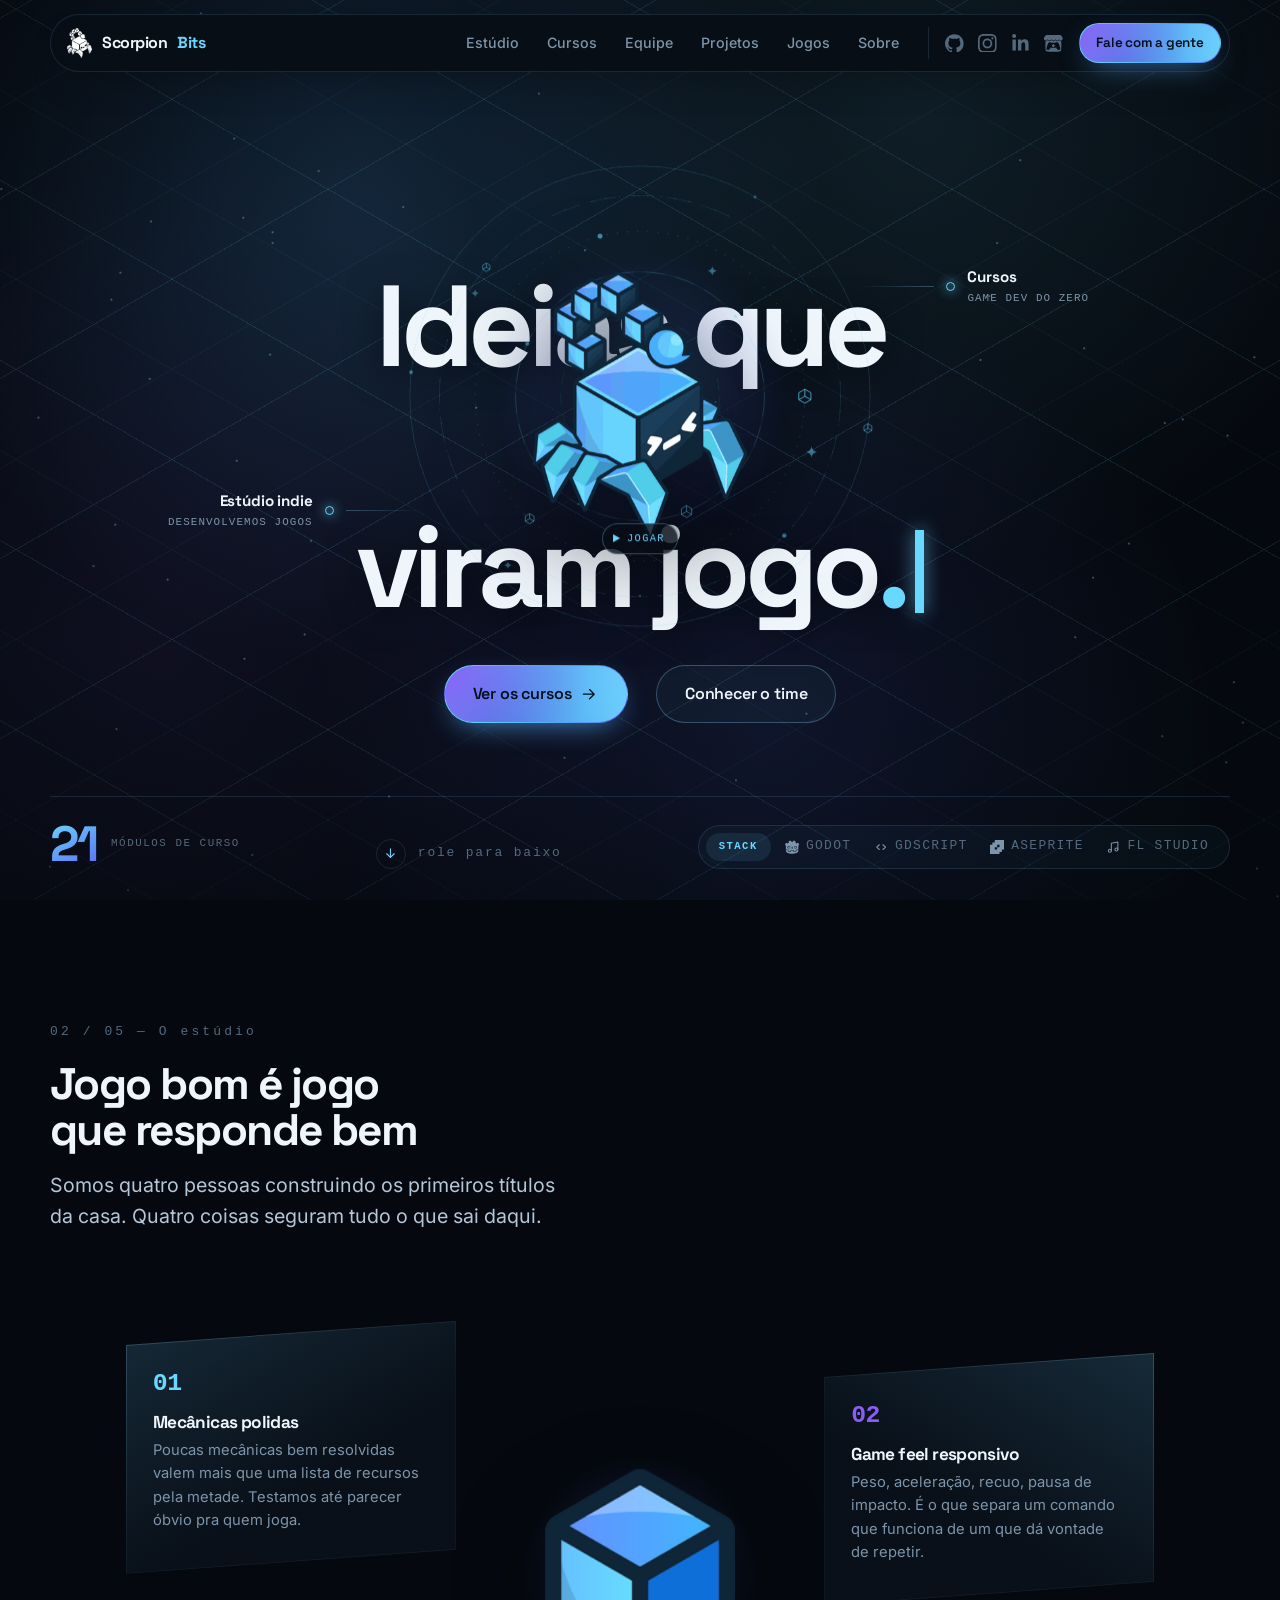
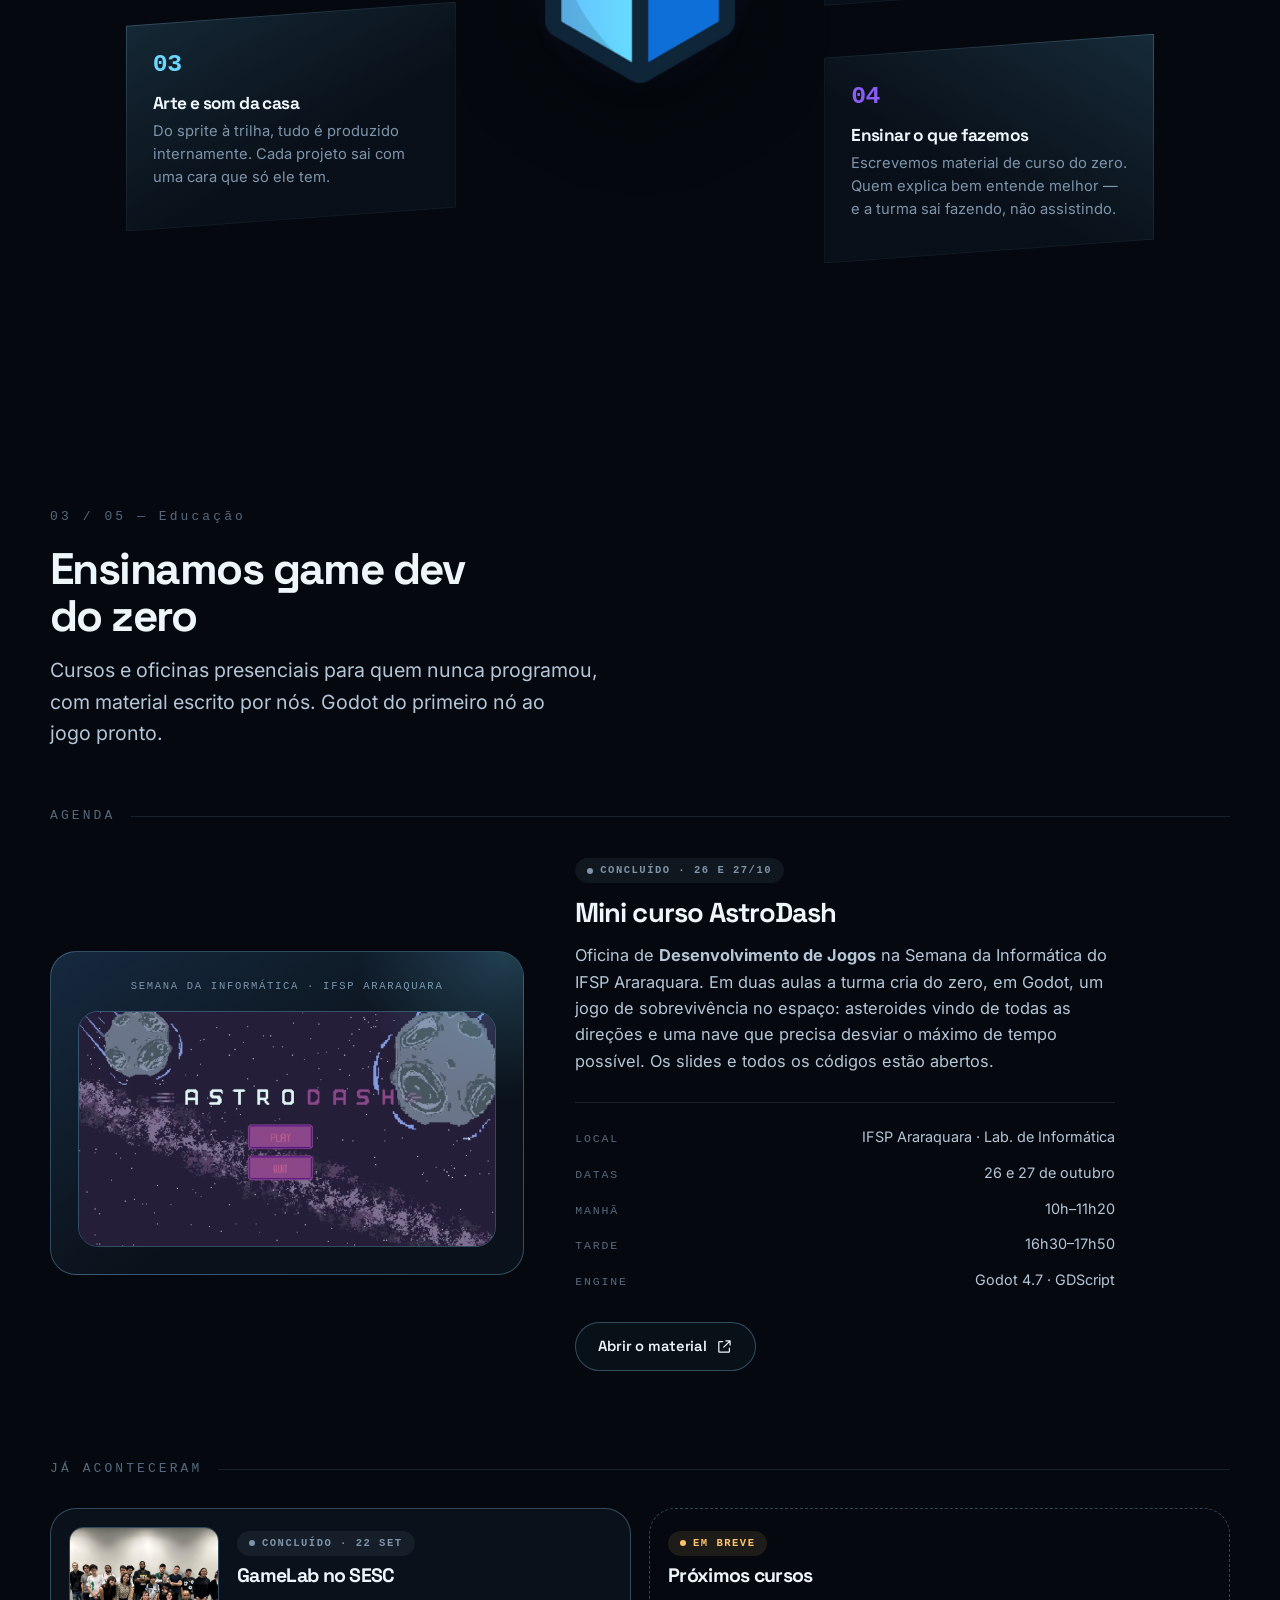
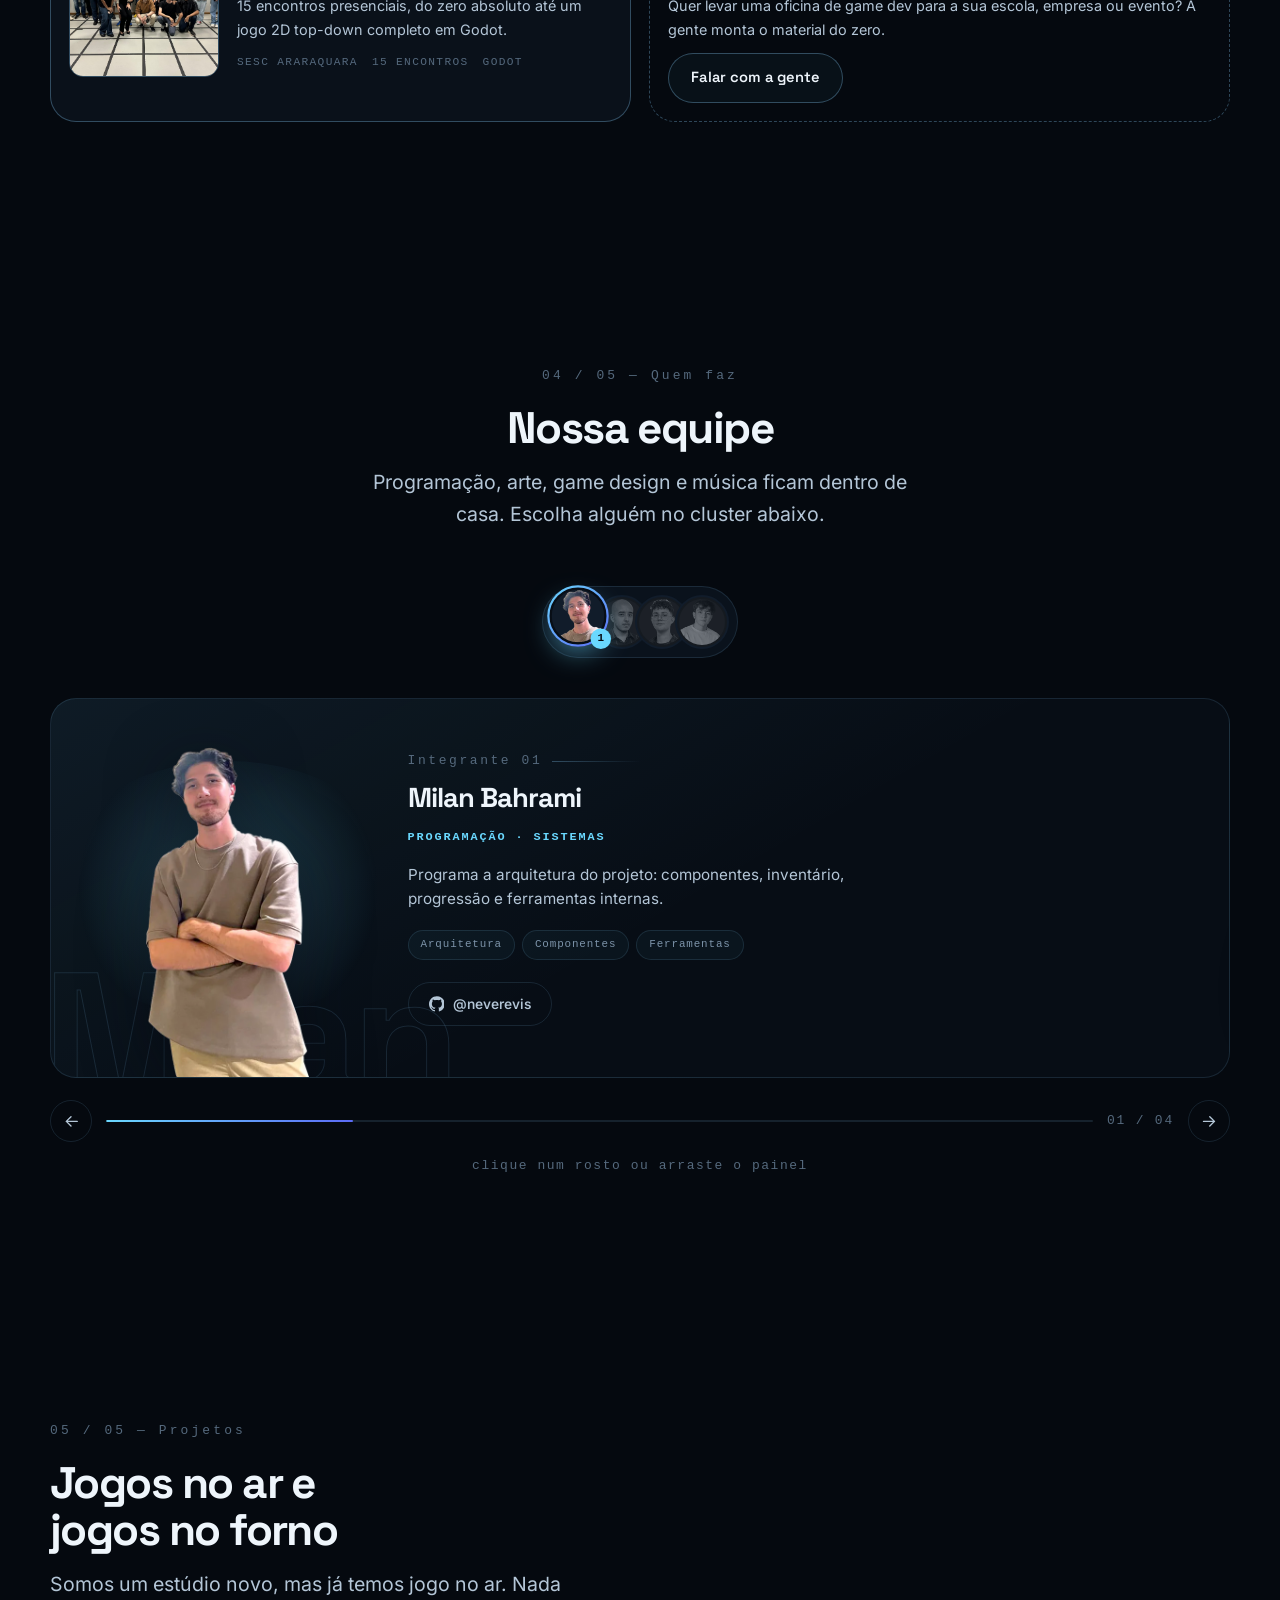
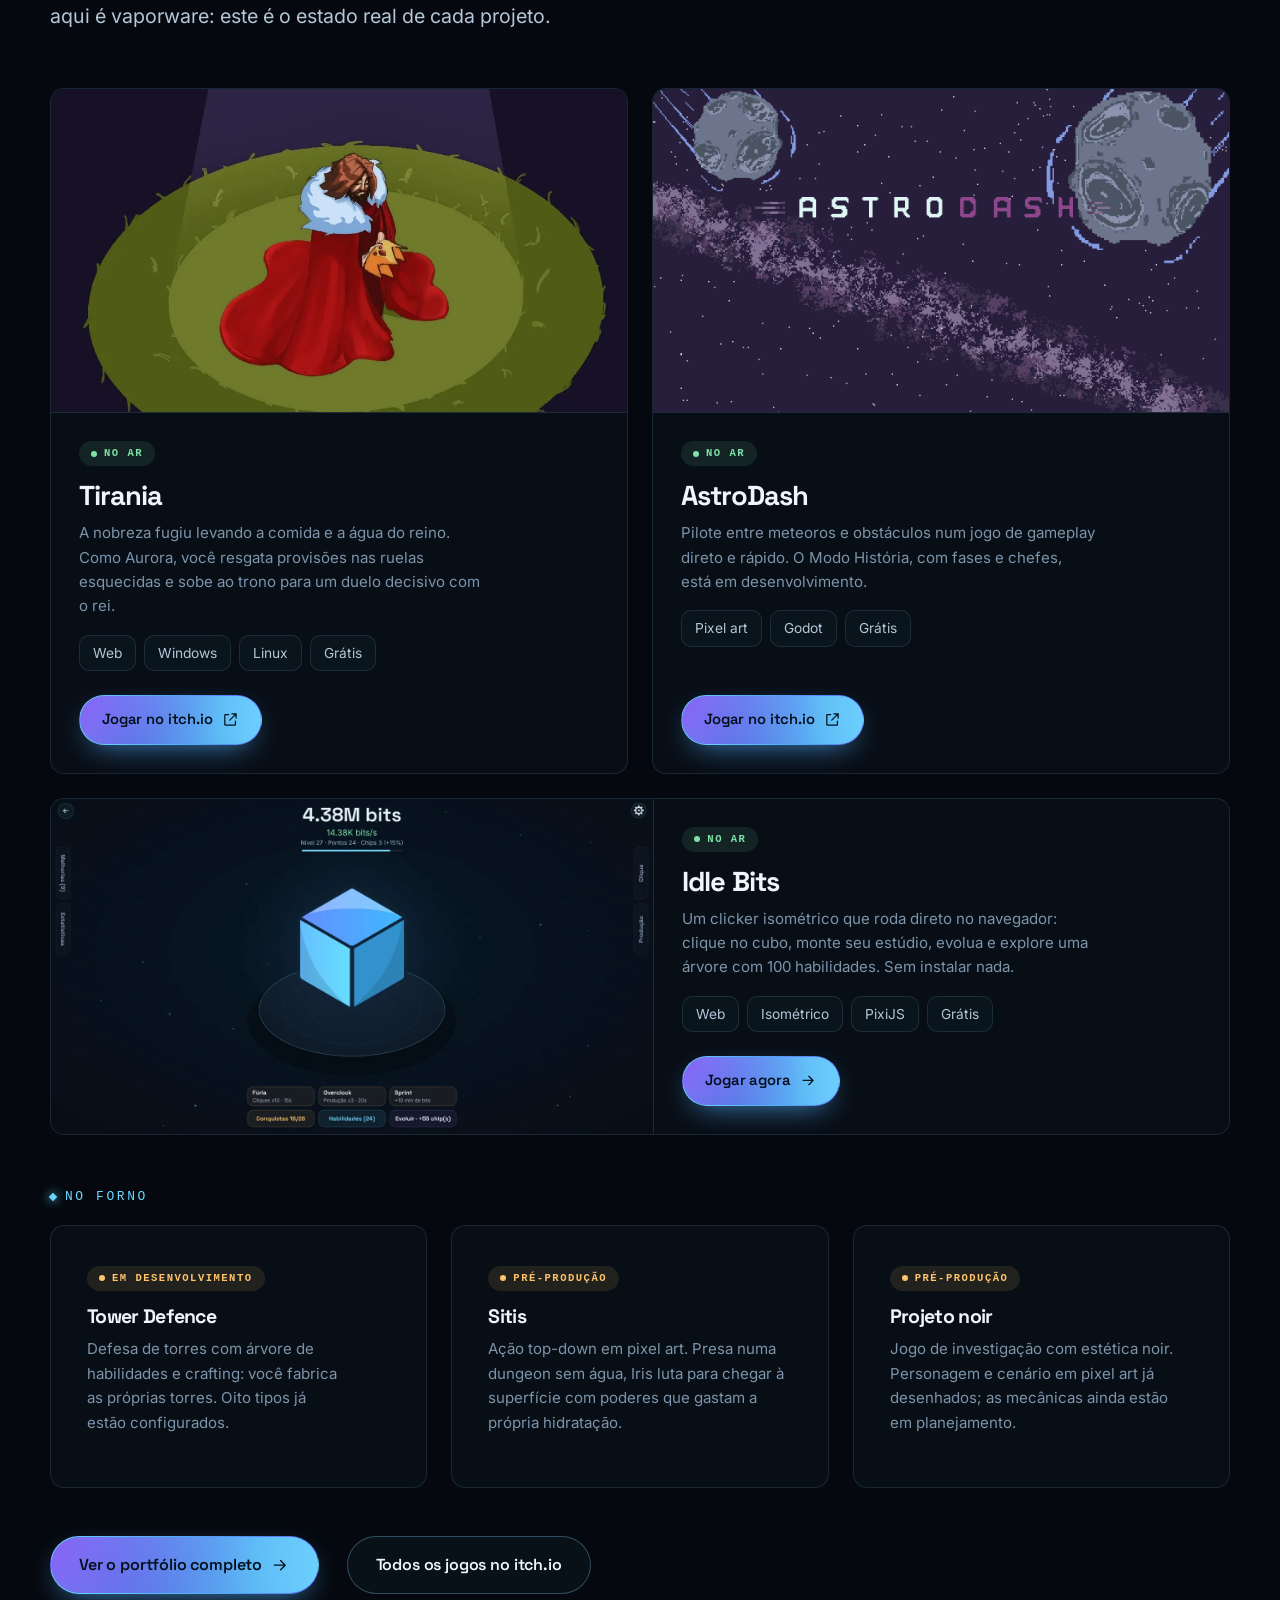
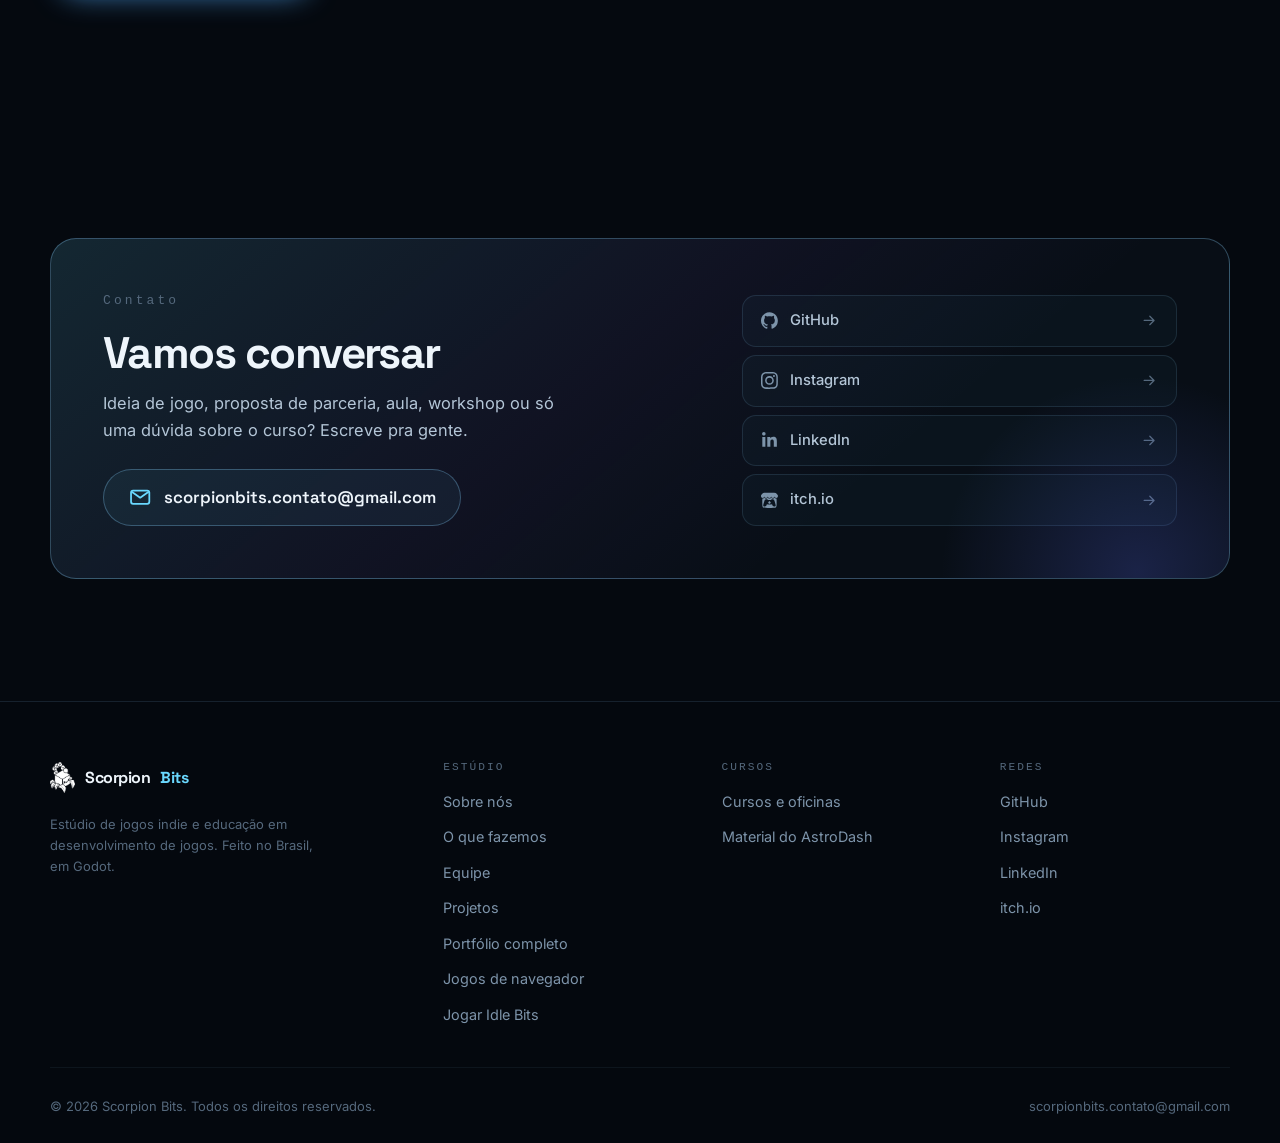
==== index.html @ a6163f42 "Sobe a versão do CSS e do JS para 92 O CSS e o JS mudaram com a seção de cursos, mas o ?v= continuou" ====
<!DOCTYPE html>
<html lang="pt-BR">

<head>
    <meta charset="UTF-8">
    <meta name="viewport" content="width=device-width, initial-scale=1">
    <meta name="theme-color" content="#05090f">
    <title>Scorpion Bits — Estúdio de jogos indie</title>
    <meta name="description"
        content="A Scorpion Bits é um estúdio de jogos indie focado em mecânicas polidas, game feel responsivo e direção de arte própria. Também ensinamos game dev do zero no SESC.">
    <link rel="canonical" href="https://scorpionbits.com/">

    <meta property="og:type" content="website">
    <meta property="og:url" content="https://scorpionbits.com/">
    <meta property="og:title" content="Scorpion Bits — Estúdio de jogos indie">
    <meta property="og:description"
        content="Estúdio de jogos indie focado em mecânicas polidas, game feel responsivo e direção de arte própria.">
    <meta property="og:image" content="https://scorpionbits.com/assets/og-cover.png">
    <meta property="og:locale" content="pt_BR">
    <meta name="twitter:card" content="summary_large_image">

    <link rel="icon" href="assets/favicon.png" type="image/png">
    <link rel="apple-touch-icon" href="assets/favicon.png">
    <link rel="preload" as="font" type="font/woff2" href="assets/fonts/grotesk-latin.woff2" crossorigin>
    <link rel="preload" as="font" type="font/woff2" href="assets/fonts/inter-latin.woff2" crossorigin>
    <link rel="preload" as="image" href="assets/logo-poster.png">
    <link rel="stylesheet" href="css/style.css?v=92">
    <script>
        /* Modo leve: decidido antes da primeira pintura. Níveis: 1 = sem os
           efeitos decorativos; 2 = também sem o vídeo do mascote. Vem de
           (a) decisão guardada por 14 dias pelo detector de lentidão em
           js/main.js, (b) máquina com 2 núcleos ou 2 GB, (c) economia de
           dados, (d) ?leve=0|1|2 para forçar — 0 desliga e apaga o guardado. */
        (function () {
            var d = document.documentElement, n = 0;
            d.className += " js";
            try {
                var q = /[?&]leve=([012])/.exec(location.search), s = localStorage;
                if (q) {
                    d.setAttribute("data-leve-fixo", "");
                    if (q[1] === "0") s.removeItem("sb-leve");
                    else s.setItem("sb-leve", q[1] + ":" + Date.now());
                }
                var v = s.getItem("sb-leve");
                if (v) {
                    var p = v.split(":");
                    if (Date.now() - p[1] < 12096e5) n = +p[0]; else s.removeItem("sb-leve");
                }
                if (!q || q[1] !== "0") {
                    var c = navigator.connection || {};
                    if (!n && ((navigator.hardwareConcurrency || 8) <= 2 || (navigator.deviceMemory || 8) <= 2)) n = 2;
                    if (!n && c.saveData) n = 1;
                }
            } catch (e) { }
            if (n) { d.classList.add("lite"); d.setAttribute("data-leve", n); }
        })();
    </script>
</head>

<body>
    <a class="skip-link" href="#conteudo">Pular para o conteúdo</a>

    <div class="backdrop" aria-hidden="true">
        <div class="backdrop-grid"></div>
        <div class="backdrop-grid backdrop-grid--perto"></div>
        <div class="backdrop-stars backdrop-stars--far"></div>
        <div class="backdrop-stars"></div>
        <div class="backdrop-cubes">
        <svg class="orbit-mini" style="top:9vh;left:3%;--s:320px;--o:.34" viewBox="0 0 200 200" aria-hidden="true" focusable="false">
            <circle cx="100" cy="100" r="60" fill="none" stroke="currentColor"
                    stroke-width="1" opacity="0.3" stroke-dasharray="1 8" stroke-linecap="round"/>
            <g class="orbit-spin" style="--dur:58s">
                <circle cx="100" cy="100" r="46" fill="none" stroke="currentColor"
                        stroke-width="1" opacity="0.45"/>
                <use href="#orb-cube" transform="translate(68.5 133.5) scale(0.8)"/>
                <circle cx="110.5" cy="55.2" r="2.4" fill="currentColor" opacity="0.6"/>
            </g>
            <g class="orbit-spin" style="--dur:26s" data-rev>
                <circle cx="100" cy="100" r="20" fill="none" stroke="currentColor"
                        stroke-width="1" opacity="0.28" stroke-dasharray="14 8"/>
                <use href="#orb-cube" transform="translate(84.1 87.8) scale(0.6)"/>
            </g>
        </svg>
        <svg class="orbit-mini" style="top:34vh;right:2%;--s:240px;--o:.26" viewBox="0 0 200 200" aria-hidden="true" focusable="false">
            <circle cx="100" cy="100" r="60" fill="none" stroke="currentColor"
                    stroke-width="1" opacity="0.3" stroke-dasharray="1 8" stroke-linecap="round"/>
            <g class="orbit-spin" style="--dur:46s">
                <circle cx="100" cy="100" r="46" fill="none" stroke="currentColor"
                        stroke-width="1" opacity="0.45"/>
                <use href="#orb-cube" transform="translate(116.1 143.1) scale(0.8)"/>
                <circle cx="64.5" cy="70.7" r="2.4" fill="currentColor" opacity="0.6"/>
            </g>
            <g class="orbit-spin" style="--dur:26s" data-rev>
                <circle cx="100" cy="100" r="24" fill="none" stroke="currentColor"
                        stroke-width="1" opacity="0.28" stroke-dasharray="14 8"/>
                <use href="#orb-cube" transform="translate(123.1 106.5) scale(0.6)"/>
            </g>
        </svg>
        <svg class="orbit-mini" style="top:62vh;left:7%;--s:265px;--o:.3" viewBox="0 0 200 200" aria-hidden="true" focusable="false">
            <circle cx="100" cy="100" r="60" fill="none" stroke="currentColor"
                    stroke-width="1" opacity="0.3" stroke-dasharray="1 8" stroke-linecap="round"/>
            <g class="orbit-spin" style="--dur:58s">
                <circle cx="100" cy="100" r="46" fill="none" stroke="currentColor"
                        stroke-width="1" opacity="0.45"/>
                <use href="#orb-cube" transform="translate(144.8 110.4) scale(0.8)"/>
                <circle cx="56.0" cy="113.4" r="2.4" fill="currentColor" opacity="0.6"/>
            </g>
            <g class="orbit-spin" style="--dur:50s" data-rev>
                <circle cx="100" cy="100" r="30" fill="none" stroke="currentColor"
                        stroke-width="1" opacity="0.28" stroke-dasharray="14 8"/>
                <use href="#orb-cube" transform="translate(125.6 84.4) scale(0.6)"/>
            </g>
        </svg>
        <svg class="orbit-mini" style="top:80vh;right:11%;--s:350px;--o:.24" viewBox="0 0 200 200" aria-hidden="true" focusable="false">
            <circle cx="100" cy="100" r="60" fill="none" stroke="currentColor"
                    stroke-width="1" opacity="0.3" stroke-dasharray="1 8" stroke-linecap="round"/>
            <g class="orbit-spin" style="--dur:58s">
                <circle cx="100" cy="100" r="46" fill="none" stroke="currentColor"
                        stroke-width="1" opacity="0.45"/>
                <use href="#orb-cube" transform="translate(69.6 65.5) scale(0.8)"/>
                <circle cx="143.6" cy="114.7" r="2.4" fill="currentColor" opacity="0.6"/>
            </g>
            <g class="orbit-spin" style="--dur:38s" data-rev>
                <circle cx="100" cy="100" r="24" fill="none" stroke="currentColor"
                        stroke-width="1" opacity="0.28" stroke-dasharray="14 8"/>
                <use href="#orb-cube" transform="translate(76.2 103.1) scale(0.6)"/>
            </g>
        </svg>
        <svg class="orbit-mini" style="top:20vh;right:26%;--s:200px;--o:.2" viewBox="0 0 200 200" aria-hidden="true" focusable="false">
            <circle cx="100" cy="100" r="84" fill="none" stroke="currentColor"
                    stroke-width="1" opacity="0.3" stroke-dasharray="1 8" stroke-linecap="round"/>
            <g class="orbit-spin" style="--dur:58s">
                <circle cx="100" cy="100" r="70" fill="none" stroke="currentColor"
                        stroke-width="1" opacity="0.45"/>
                <use href="#orb-cube" transform="translate(138.7 41.7) scale(0.8)"/>
                <circle cx="95.6" cy="169.9" r="2.4" fill="currentColor" opacity="0.6"/>
            </g>
            <g class="orbit-spin" style="--dur:26s" data-rev>
                <circle cx="100" cy="100" r="48" fill="none" stroke="currentColor"
                        stroke-width="1" opacity="0.28" stroke-dasharray="14 8"/>
                <use href="#orb-cube" transform="translate(138.6 71.5) scale(0.6)"/>
            </g>
        </svg>
        <svg class="orbit-mini" style="top:52vh;left:38%;--s:225px;--o:.16" viewBox="0 0 200 200" aria-hidden="true" focusable="false">
            <circle cx="100" cy="100" r="72" fill="none" stroke="currentColor"
                    stroke-width="1" opacity="0.3" stroke-dasharray="1 8" stroke-linecap="round"/>
            <g class="orbit-spin" style="--dur:46s">
                <circle cx="100" cy="100" r="58" fill="none" stroke="currentColor"
                        stroke-width="1" opacity="0.45"/>
                <use href="#orb-cube" transform="translate(44.4 116.6) scale(0.8)"/>
                <circle cx="139.8" cy="57.8" r="2.4" fill="currentColor" opacity="0.6"/>
            </g>
            <g class="orbit-spin" style="--dur:50s" data-rev>
                <circle cx="100" cy="100" r="42" fill="none" stroke="currentColor"
                        stroke-width="1" opacity="0.28" stroke-dasharray="14 8"/>
                <use href="#orb-cube" transform="translate(76.7 135.0) scale(0.6)"/>
            </g>
        </svg>
        </div>
        <div class="backdrop-mist"></div>
    </div>
    <div class="grain" aria-hidden="true"></div>
    <div class="scroll-progress" aria-hidden="true"></div>

    <!-- Sprite de ícones inline: zero requisições, zero CDN.
         Marcas de simple-icons (CC0) e Font Awesome Free (CC BY 4.0). -->
    <svg width="0" height="0" style="position:absolute" aria-hidden="true" focusable="false">
        <defs>
            <symbol id="i-mail" viewBox="0 0 24 24">
                <rect x="3" y="5.5" width="18" height="13" rx="2" />
                <path d="m4 7 8 5.5L20 7" />
            </symbol>
            <symbol id="i-arrow-right" viewBox="0 0 24 24">
                <path d="M4.5 12h14M12.5 6l6 6-6 6" />
            </symbol>
            <symbol id="i-arrow-left" viewBox="0 0 24 24">
                <path d="M19.5 12h-14M11.5 18l-6-6 6-6" />
            </symbol>
            <symbol id="i-arrow-down" viewBox="0 0 24 24">
                <path d="M12 4.5v14M6 12.5l6 6 6-6" />
            </symbol>
            <symbol id="i-external" viewBox="0 0 24 24">
                <path d="M14 4h6v6M20 4 11 13" />
                <path d="M19 14.5V19a1 1 0 0 1-1 1H5a1 1 0 0 1-1-1V6a1 1 0 0 1 1-1h4.5" />
            </symbol>
            <symbol id="i-menu" viewBox="0 0 24 24">
                <path d="M4 8h16M4 16h16" />
            </symbol>
            <symbol id="i-close" viewBox="0 0 24 24">
                <path d="m6 6 12 12M18 6 6 18" />
            </symbol>
            <symbol id="i-code" viewBox="0 0 24 24">
                <path d="m9 8-4.5 4L9 16M15 8l4.5 4L15 16" />
            </symbol>
            <symbol id="i-music" viewBox="0 0 24 24">
                <path d="M9 18V5.5l11-2V16" />
                <circle cx="6.5" cy="18" r="2.5" />
                <circle cx="17.5" cy="16" r="2.5" />
            </symbol>
            <symbol id="i-github" viewBox="0 0 24 24">
                <path d="M12 .297c-6.63 0-12 5.373-12 12 0 5.303 3.438 9.8 8.205 11.385.6.113.82-.258.82-.577 0-.285-.01-1.04-.015-2.04-3.338.724-4.042-1.61-4.042-1.61C4.422 18.07 3.633 17.7 3.633 17.7c-1.087-.744.084-.729.084-.729 1.205.084 1.838 1.236 1.838 1.236 1.07 1.835 2.809 1.305 3.495.998.108-.776.417-1.305.76-1.605-2.665-.3-5.466-1.332-5.466-5.93 0-1.31.465-2.38 1.235-3.22-.135-.303-.54-1.523.105-3.176 0 0 1.005-.322 3.3 1.23.96-.267 1.98-.399 3-.405 1.02.006 2.04.138 3 .405 2.28-1.552 3.285-1.23 3.285-1.23.645 1.653.24 2.873.12 3.176.765.84 1.23 1.91 1.23 3.22 0 4.61-2.805 5.625-5.475 5.92.42.36.81 1.096.81 2.22 0 1.606-.015 2.896-.015 3.286 0 .315.21.69.825.57C20.565 22.092 24 17.592 24 12.297c0-6.627-5.373-12-12-12" />
            </symbol>
            <symbol id="i-instagram" viewBox="0 0 24 24">
                <path d="M7.0301.084c-1.2768.0602-2.1487.264-2.911.5634-.7888.3075-1.4575.72-2.1228 1.3877-.6652.6677-1.075 1.3368-1.3802 2.127-.2954.7638-.4956 1.6365-.552 2.914-.0564 1.2775-.0689 1.6882-.0626 4.947.0062 3.2586.0206 3.6671.0825 4.9473.061 1.2765.264 2.1482.5635 2.9107.308.7889.72 1.4573 1.388 2.1228.6679.6655 1.3365 1.0743 2.1285 1.38.7632.295 1.6361.4961 2.9134.552 1.2773.056 1.6884.069 4.9462.0627 3.2578-.0062 3.668-.0207 4.9478-.0814 1.28-.0607 2.147-.2652 2.9098-.5633.7889-.3086 1.4578-.72 2.1228-1.3881.665-.6682 1.0745-1.3378 1.3795-2.1284.2957-.7632.4966-1.636.552-2.9124.056-1.2809.0692-1.6898.063-4.948-.0063-3.2583-.021-3.6668-.0817-4.9465-.0607-1.2797-.264-2.1487-.5633-2.9117-.3084-.7889-.72-1.4568-1.3876-2.1228C21.2982 1.33 20.628.9208 19.8378.6165 19.074.321 18.2017.1197 16.9244.0645 15.6471.0093 15.236-.005 11.977.0014 8.718.0076 8.31.0215 7.0301.0839m.1402 21.6932c-1.17-.0509-1.8053-.2453-2.2287-.408-.5606-.216-.96-.4771-1.3819-.895-.422-.4178-.6811-.8186-.9-1.378-.1644-.4234-.3624-1.058-.4171-2.228-.0595-1.2645-.072-1.6442-.079-4.848-.007-3.2037.0053-3.583.0607-4.848.05-1.169.2456-1.805.408-2.2282.216-.5613.4762-.96.895-1.3816.4188-.4217.8184-.6814 1.3783-.9003.423-.1651 1.0575-.3614 2.227-.4171 1.2655-.06 1.6447-.072 4.848-.079 3.2033-.007 3.5835.005 4.8495.0608 1.169.0508 1.8053.2445 2.228.408.5608.216.96.4754 1.3816.895.4217.4194.6816.8176.9005 1.3787.1653.4217.3617 1.056.4169 2.2263.0602 1.2655.0739 1.645.0796 4.848.0058 3.203-.0055 3.5834-.061 4.848-.051 1.17-.245 1.8055-.408 2.2294-.216.5604-.4763.96-.8954 1.3814-.419.4215-.8181.6811-1.3783.9-.4224.1649-1.0577.3617-2.2262.4174-1.2656.0595-1.6448.072-4.8493.079-3.2045.007-3.5825-.006-4.848-.0608M16.953 5.5864A1.44 1.44 0 1 0 18.39 4.144a1.44 1.44 0 0 0-1.437 1.4424M5.8385 12.012c.0067 3.4032 2.7706 6.1557 6.173 6.1493 3.4026-.0065 6.157-2.7701 6.1506-6.1733-.0065-3.4032-2.771-6.1565-6.174-6.1498-3.403.0067-6.156 2.771-6.1496 6.1738M8 12.0077a4 4 0 1 1 4.008 3.9921A3.9996 3.9996 0 0 1 8 12.0077" />
            </symbol>
            <symbol id="i-linkedin" viewBox="0 0 448 512">
                <path d="M100.28 448H7.4V148.9h92.88zM53.79 108.1C24.09 108.1 0 83.5 0 53.8a53.79 53.79 0 0 1 107.58 0c0 29.7-24.1 54.3-53.79 54.3zM447.9 448h-92.68V302.4c0-34.7-.7-79.2-48.29-79.2-48.29 0-55.69 37.7-55.69 76.7V448h-92.78V148.9h89.08v40.8h1.3c12.4-23.5 42.69-48.3 87.88-48.3 94 0 111.28 61.9 111.28 142.3V448z" />
            </symbol>
            <symbol id="i-itch" viewBox="0 0 24 24">
                <path d="M3.13 1.338C2.08 1.96.02 4.328 0 4.95v1.03c0 1.303 1.22 2.45 2.325 2.45 1.33 0 2.436-1.102 2.436-2.41 0 1.308 1.07 2.41 2.4 2.41 1.328 0 2.362-1.102 2.362-2.41 0 1.308 1.137 2.41 2.466 2.41h.024c1.33 0 2.466-1.102 2.466-2.41 0 1.308 1.034 2.41 2.363 2.41 1.33 0 2.4-1.102 2.4-2.41 0 1.308 1.106 2.41 2.435 2.41C22.78 8.43 24 7.282 24 5.98V4.95c-.02-.62-2.082-2.99-3.13-3.612-3.253-.114-5.508-.134-8.87-.133-3.362 0-7.945.053-8.87.133zm6.376 6.477a2.74 2.74 0 0 1-.468.602c-.5.49-1.19.795-1.947.795a2.786 2.786 0 0 1-1.95-.795c-.182-.178-.32-.37-.446-.59-.127.222-.303.412-.486.59a2.788 2.788 0 0 1-1.95.795c-.092 0-.187-.025-.264-.052-.107 1.113-.152 2.176-.168 2.95v.005l-.006 1.167c.02 2.334-.23 7.564 1.03 8.85 1.952.454 5.545.662 9.15.663 3.605 0 7.198-.21 9.15-.664 1.26-1.284 1.01-6.514 1.03-8.848l-.006-1.167v-.004c-.016-.775-.06-1.838-.168-2.95-.077.026-.172.052-.263.052a2.788 2.788 0 0 1-1.95-.795c-.184-.178-.36-.368-.486-.59-.127.22-.265.412-.447.59a2.786 2.786 0 0 1-1.95.794c-.76 0-1.446-.303-1.948-.793a2.74 2.74 0 0 1-.468-.602 2.738 2.738 0 0 1-.463.602 2.787 2.787 0 0 1-1.95.794h-.16a2.787 2.787 0 0 1-1.95-.793 2.738 2.738 0 0 1-.464-.602zm-2.004 2.59v.002c.795.002 1.5 0 2.373.953.687-.072 1.406-.108 2.125-.107.72 0 1.438.035 2.125.107.873-.953 1.578-.95 2.372-.953.376 0 1.876 0 2.92 2.934l1.123 4.028c.832 2.995-.266 3.068-1.636 3.07-2.03-.075-3.156-1.55-3.156-3.025-1.124.184-2.436.276-3.748.277-1.312 0-2.624-.093-3.748-.277 0 1.475-1.125 2.95-3.156 3.026-1.37-.004-2.468-.077-1.636-3.072l1.122-4.027c1.045-2.934 2.545-2.934 2.92-2.934zM12 12.714c-.002.002-2.14 1.964-2.523 2.662l1.4-.056v1.22c0 .056.56.033 1.123.007.562.026 1.124.05 1.124-.008v-1.22l1.4.055C14.138 14.677 12 12.713 12 12.713z" />
            </symbol>
            <symbol id="i-godot" viewBox="0 0 24 24">
                <path d="M9.5598.683c-1.096.244-2.1812.5831-3.1983 1.0951.023.8981.081 1.7582.199 2.6323-.395.253-.81.47-1.178.766-.375.288-.7581.564-1.0971.9011-.6781-.448-1.3962-.869-2.1352-1.2411C1.3532 5.6934.608 6.6186 0 7.6546c.458.7411.936 1.4352 1.4521 2.0942h.014v6.3565c.012 0 .023 0 .035.003l3.8963.376c.204.02.364.184.378.3891l.12 1.7201 3.3994.242.234-1.587c.03-.206.207-.358.415-.358h4.1114c.208 0 .385.152.415.358l.234 1.587 3.3993-.242.12-1.72a.4196.4196 0 01.378-.3891l3.8954-.376c.012 0 .023-.003.035-.003v-.5071h.002V9.7498h.014c.516-.659.994-1.3531 1.4521-2.0942-.608-1.036-1.3541-1.9611-2.1512-2.8192-.739.372-1.4571.793-2.1352 1.2411-.339-.337-.721-.613-1.096-.901-.369-.296-.7841-.5131-1.1781-.7661.117-.8741.175-1.7342.199-2.6323-1.0171-.512-2.1012-.851-3.1983-1.095-.438.736-.838 1.533-1.1871 2.3121-.414-.069-.829-.094-1.2461-.099h-.016c-.417.005-.832.03-1.2461.099-.349-.779-.749-1.576-1.1881-2.3121l.001-.001zM6.4765 9.9889c1.2971 0 2.3492 1.0511 2.3492 2.3482s-1.052 2.3482-2.3492 2.3482c-1.296 0-2.3482-1.051-2.3482-2.3482 0-1.297 1.0511-2.3482 2.3482-2.3482zm11.049 0c1.296 0 2.3482 1.0511 2.3482 2.3482s-1.0511 2.3482-2.3482 2.3482-2.3492-1.051-2.3492-2.3482c0-1.297 1.051-2.3482 2.3492-2.3482zm-10.824.9301c-.861 0-1.559.698-1.559 1.5591s.698 1.5582 1.559 1.5582c.8611 0 1.5592-.698 1.5592-1.5582 0-.86-.697-1.559-1.5591-1.559zm10.598 0c-.8611 0-1.5582.698-1.5582 1.5591s.697 1.5582 1.5581 1.5582c.8611 0 1.5592-.698 1.5592-1.5582 0-.86-.697-1.559-1.5592-1.559zm-5.2985.453c.417 0 .757.308.757.6871v2.1622c0 .379-.339.687-.757.687s-.756-.308-.756-.687V12.059c0-.379.339-.687.756-.687zM1.4601 16.9464c.002.377.006.789.006.871 0 3.7014 4.6944 5.4795 10.5269 5.5005h.014c5.8325-.02 10.5259-1.7991 10.5259-5.5004 0-.084.005-.495.007-.871l-3.5023.338-.121 1.729a.421.421 0 01-.389.3901l-4.1814.296a.4203.4203 0 01-.415-.358l-.238-1.6141h-3.3863l-.238 1.6141a.4192.4192 0 01-.4451.357l-4.1513-.296c-.208-.015-.375-.181-.389-.389l-.12-1.7292-3.5044-.337z" />
            </symbol>
            <symbol id="i-aseprite" viewBox="0 0 24 24">
                <path d="M8 0v4H4v4H0v16h16v-4h4v-4h4V0Zm4 8h4v4h-4v4H8v-4h4Z" />
            </symbol>

            <!-- Fusão gosmenta (metaball) dos botões.

                 Trocou o `feDisplacementMap`, que era a técnica anterior e
                 NÃO tinha conserto: ele reamostra por vizinho mais próximo
                 — copia o pixel de origem por deslocamento inteiro — e ao
                 fazer isso joga fora o antisserrilhado que a borda tinha.
                 Não existe atributo para pedir amostragem suave. Suavizar
                 o campo de ruído reduziu o degrau mas não eliminou, e
                 borrar a imagem depois só trocou escadinha por borrão.

                 Aqui nada é reamostrado. Duas formas vetoriais (a pílula
                 do botão e uma bola que segue o cursor) são borradas
                 juntas e a matriz devolve o alfa ao contraste. Onde as
                 duas quase se encostam, os borrões somam e passam do
                 limiar — então elas se fundem por uma ponte curva, como
                 gota. A borda final é uma rampa de alfa contínua, ou seja,
                 antisserrilhada por construção.

                 Também é o que o Milan pediu: a bola EXPANDE o botão para
                 fora, em vez de amassar o que já existe.

                 O 20/-10 da última linha é o contraste do alfa: multiplica
                 por 20 e desloca -10, então o limiar cai em 0.5. Valor
                 maior deixa a borda mais dura e volta a serrilhar; menor
                 deixa a forma derretida demais. -->
            <filter id="goo" x="-50%" y="-160%" width="200%" height="420%"
                    color-interpolation-filters="sRGB">
                <feGaussianBlur in="SourceGraphic" stdDeviation="7" result="borrado"/>
                <feColorMatrix in="borrado" type="matrix"
                               values="1 0 0 0 0
                                       0 1 0 0 0
                                       0 0 1 0 0
                                       0 0 0 20 -10"/>
            </filter>
        </defs>
    </svg>

    <span data-dock-sentinel aria-hidden="true"></span>

    <header class="dock">
        <div class="dock-inner">
            <a href="#topo" class="dock-brand">
                <img src="assets/logo-glyph.png" width="25" height="31" alt="">
                Scorpion<em>Bits</em>
            </a>

            <div class="dock-panel" id="dock-panel">
                <nav class="dock-nav" aria-label="Principal">
                    <a class="dock-link" href="#estudio">Estúdio</a>
                    <a class="dock-link" href="#curso">Cursos</a>
                    <a class="dock-link" href="#equipe">Equipe</a>
                    <a class="dock-link" href="#projetos">Projetos</a>
                    <a class="dock-link" href="jogos.html">Jogos</a>
                    <a class="dock-link" href="sobre.html">Sobre</a>
                </nav>

                <div class="dock-social">
                    <a class="icon-btn" data-brand="github" href="https://github.com/scorpion-bits" target="_blank"
                        rel="noopener" aria-label="GitHub">
                        <svg class="icon icon--brand">
                            <use href="#i-github" />
                        </svg>
                    </a>
                    <a class="icon-btn" data-brand="instagram" href="https://instagram.com/scorpionbits_"
                        target="_blank" rel="noopener" aria-label="Instagram">
                        <svg class="icon icon--brand">
                            <use href="#i-instagram" />
                        </svg>
                    </a>
                    <a class="icon-btn" data-brand="linkedin" href="https://www.linkedin.com/company/scorpionbits"
                        target="_blank" rel="noopener" aria-label="LinkedIn">
                        <svg class="icon icon--brand">
                            <use href="#i-linkedin" />
                        </svg>
                    </a>
                    <a class="icon-btn" data-brand="itch" href="https://scorpionbits.itch.io/" target="_blank"
                        rel="noopener" aria-label="itch.io">
                        <svg class="icon icon--brand">
                            <use href="#i-itch" />
                        </svg>
                    </a>
                </div>

                <a class="btn btn--solid btn--sm dock-cta" href="#contato">Fale com a gente</a>
            </div>

            <button class="dock-toggle" data-dock-toggle aria-label="Abrir menu" aria-expanded="false"
                aria-controls="dock-panel">
                <svg class="icon icon--lg">
                    <use href="#i-menu" />
                </svg>
            </button>
        </div>
    </header>

    <main id="conteudo">

        <!-- =============================================================
             HERO — tipografia gigante em camadas com o mascote no meio
             ============================================================= -->
        <section class="wrap hero" id="topo">
            <nav class="hero-rail hero-rail--l" aria-label="Seções">
                <a href="#topo" class="is-on">01</a>
                <a href="#estudio">02</a>
                <a href="#curso">03</a>
                <a href="#equipe">04</a>
                <a href="#projetos">05</a>
            </nav>

            <div class="hero-rail hero-rail--r">
                <a class="icon-btn" data-brand="github" href="https://github.com/scorpion-bits" target="_blank"
                    rel="noopener" aria-label="GitHub">
                    <svg class="icon icon--brand">
                        <use href="#i-github" />
                    </svg>
                </a>
                <a class="icon-btn" data-brand="instagram" href="https://instagram.com/scorpionbits_" target="_blank"
                    rel="noopener" aria-label="Instagram">
                    <svg class="icon icon--brand">
                        <use href="#i-instagram" />
                    </svg>
                </a>
                <a class="icon-btn" data-brand="itch" href="https://scorpionbits.itch.io/" target="_blank"
                    rel="noopener" aria-label="itch.io">
                    <svg class="icon icon--brand">
                        <use href="#i-itch" />
                    </svg>
                </a>
            </div>


            <div class="hero-mid">
            <div class="hero-stage">
                <h1 class="hero-type">
                    <span class="hero-sr">Scorpion Bits — ideias que viram jogo.</span>
                    <span class="hero-l1" aria-hidden="true"><span class="hero-ln">Ideias que</span></span>
                    <span class="hero-l3" aria-hidden="true"><span class="hero-ln">viram jogo<em>.</em></span></span>
                </h1>

            <div class="hero-orb" aria-hidden="true">
                <svg class="orbit" viewBox="0 0 600 600" aria-hidden="true" focusable="false">
                    <defs>
                        <g id="orb-cube">
                            <path d="M0 -9 L7.8 -4.5 L7.8 4.5 L0 9 L-7.8 4.5 L-7.8 -4.5 Z
                                     M0 0 L0 -9 M0 0 L-7.8 4.5 M0 0 L7.8 4.5"
                                  fill="none" stroke="currentColor" stroke-width="0.9"
                                  stroke-linejoin="round"/>
                        </g>
                        <path id="orb-spark"
                              d="M0 -7 Q1 -1 7 0 Q1 1 0 7 Q-1 1 -7 0 Q-1 -1 0 -7 Z"
                              fill="currentColor"/>
                    </defs>

                    <g class="orbit-static">
                        <circle cx="300" cy="300" r="296" fill="none" stroke="currentColor" stroke-width="0.7" opacity="0.24"/>
                        <circle cx="300" cy="300" r="258" fill="none" stroke="currentColor" stroke-width="0.7" opacity="0.3" stroke-dasharray="2 16"/>
                        <circle cx="300" cy="300" r="160" fill="none" stroke="currentColor" stroke-width="0.7" opacity="0.16"/>
                        <circle cx="300" cy="300" r="102" fill="none" stroke="currentColor" stroke-width="0.7" opacity="0.2" stroke-dasharray="16 12"/>
                        <use href="#orb-spark" transform="translate(520.6 371.7) scale(1.0)" opacity="0.5"/>
                        <use href="#orb-spark" transform="translate(130.1 517.5) scale(0.7)" opacity="0.4"/>
                        <use href="#orb-spark" transform="translate(393.0 138.9) scale(0.85)" opacity="0.45"/>
                        <use href="#orb-spark" transform="translate(313.6 429.3) scale(0.6)" opacity="0.35"/>
                        <use href="#orb-spark" transform="translate(88.0 167.5) scale(0.75)" opacity="0.4"/>
                    </g>

                    <g class="orbit-spin orbit-spin--a">
                        <circle cx="300" cy="300" r="212" fill="none" stroke="currentColor" stroke-width="1.1" opacity="0.4" stroke-dasharray="0.1 13" stroke-linecap="round"/>
                        <use href="#orb-cube" transform="translate(512.0 300.0) scale(1.0)"/>
                        <use href="#orb-cube" transform="translate(158.1 457.5) scale(0.72)"/>
                        <circle cx="248.7" cy="94.3" r="3.2" fill="currentColor" opacity="0.6"/>
                    </g>

                    <g class="orbit-spin orbit-spin--b">
                        <circle cx="300" cy="300" r="160" fill="none" stroke="currentColor" stroke-width="0.8" opacity="0.22" stroke-dasharray="26 14"/>
                        <use href="#orb-cube" transform="translate(359.9 448.3) scale(0.85)"/>
                        <circle cx="155.0" cy="232.4" r="2.6" fill="currentColor" opacity="0.5"/>
                        <circle cx="422.6" cy="197.2" r="2.1" fill="currentColor" opacity="0.4"/>
                    </g>

                    <g class="orbit-spin orbit-spin--c">
                        <circle cx="300" cy="300" r="296" fill="none" stroke="currentColor" stroke-width="0.7" opacity="0.16" stroke-dasharray="1 11" stroke-linecap="round"/>
                        <use href="#orb-cube" transform="translate(593.1 341.2) scale(0.65)"/>
                        <circle cx="5.6" cy="269.1" r="2.5" fill="currentColor" opacity="0.45"/>
                        <circle cx="448.0" cy="43.7" r="2" fill="currentColor" opacity="0.35"/>
                    </g>

                    <g class="orbit-spin orbit-spin--d">
                        <circle cx="300" cy="300" r="258" fill="none" stroke="currentColor" stroke-width="0.7" opacity="0.2" stroke-dasharray="34 16"/>
                        <circle cx="485.6" cy="479.2" r="2.8" fill="currentColor" opacity="0.5"/>
                        <use href="#orb-cube" transform="translate(102.4 134.2) scale(0.6)"/>
                    </g>
                </svg>
                <img class="hero-mascot" src="assets/logo-poster.png" width="320" height="426" fetchpriority="high"
                    alt="Mascote da Scorpion Bits: um escorpião montado com cubos isométricos">
                <video class="hero-mascot hero-mascot--anim" data-anim="assets/logo-anim.webm"
                    width="320" height="426" muted loop playsinline preload="none" aria-hidden="true"></video>
                <button type="button" class="hero-play" data-game-open aria-haspopup="dialog"
                    aria-label="Jogar Rabo de Cubos, um jogo escondido no escorpião">
                    <span class="hero-play-chip" aria-hidden="true"><i></i><span>jogar</span></span>
                </button>
            </div>

            <p class="hero-note hero-note--l">
                <i></i>
                <span><b>Estúdio indie</b>desenvolvemos jogos</span>
            </p>

            <p class="hero-note hero-note--r">
                <i></i>
                <span><b>Cursos</b>game dev do zero</span>
            </p>
            </div>

            <div class="hero-actions">
                <a class="btn btn--solid btn--lg" href="#curso">
                    Ver os cursos
                    <svg class="icon">
                        <use href="#i-arrow-right" />
                    </svg>
                </a>
                <a class="btn btn--wire btn--lg" href="#equipe">Conhecer o time</a>
            </div>
            </div>

            <div class="hero-base">
                <p class="hero-stat">
                    <b>21</b>
                    <span>módulos de curso</span>
                </p>

                <a class="hero-cue" href="#estudio">
                    <i>
                        <svg class="icon">
                            <use href="#i-arrow-down" />
                        </svg>
                    </i>
                    role para baixo
                </a>

                <div class="hero-stack">
                    <span class="hero-stack-label">Stack</span>
                    <ul class="hero-strip">
                        <li>
                            <svg class="icon icon--brand">
                                <use href="#i-godot" />
                            </svg> GODOT
                        </li>
                        <li>
                            <svg class="icon">
                                <use href="#i-code" />
                            </svg> GDSCRIPT
                        </li>
                        <li>
                            <svg class="icon icon--brand">
                                <use href="#i-aseprite" />
                            </svg> ASEPRITE
                        </li>
                        <li>
                            <svg class="icon">
                                <use href="#i-music" />
                            </svg> FL STUDIO
                        </li>
                    </ul>
                </div>
            </div>
        </section>

        <!-- =============================================================
             ESTÚDIO — caixas fora de linha em volta da peça central
             ============================================================= -->
        <section class="wrap bay" id="estudio">
            <header class="sec-head reveal" style="max-width:52ch">
                <span class="sec-index">02 / 05 — O estúdio</span>
                <h2 class="sec-title">Jogo bom é jogo<br>que responde bem</h2>
                <p class="sec-lead">
                    Somos quatro pessoas construindo os primeiros títulos da casa. Quatro
                    coisas seguram tudo o que sai daqui.
                </p>
            </header>

            <div class="why reveal">
                <div class="why-col why-col--l">
                    <article class="why-card o1">
                        <div class="why-card-in">
                            <span class="why-num">01</span>
                            <h3>Mecânicas polidas</h3>
                            <p>
                                Poucas mecânicas bem resolvidas valem mais que uma lista de
                                recursos pela metade. Testamos até parecer óbvio pra quem joga.
                            </p>
                        </div>
                    </article>

                    <article class="why-card o3">
                        <div class="why-card-in">
                            <span class="why-num">03</span>
                            <h3>Arte e som da casa</h3>
                            <p>
                                Do sprite à trilha, tudo é produzido internamente. Cada projeto
                                sai com uma cara que só ele tem.
                            </p>
                        </div>
                    </article>
                </div>

                <div class="why-core" aria-hidden="true">
                    <img src="assets/cube.png" width="142" height="160" alt="" loading="lazy">
                </div>

                <div class="why-col why-col--r">
                    <article class="why-card o2">
                        <div class="why-card-in">
                            <span class="why-num">02</span>
                            <h3>Game feel responsivo</h3>
                            <p>
                                Peso, aceleração, recuo, pausa de impacto. É o que separa um
                                comando que funciona de um que dá vontade de repetir.
                            </p>
                        </div>
                    </article>

                    <article class="why-card o4">
                        <div class="why-card-in">
                            <span class="why-num">04</span>
                            <h3>Ensinar o que fazemos</h3>
                            <p>
                                Escrevemos material de curso do zero. Quem explica bem entende
                                melhor — e a turma sai fazendo, não assistindo.
                            </p>
                        </div>
                    </article>
                </div>
            </div>
        </section>

        <!-- =============================================================
             CURSOS — o próximo (ou em andamento) em cima, os concluídos embaixo
             ============================================================= -->
        <section class="wrap bay" id="curso">
            <header class="sec-head reveal" style="max-width:56ch">
                <span class="sec-index">03 / 05 — Educação</span>
                <h2 class="sec-title">Ensinamos game dev<br>do zero</h2>
                <p class="sec-lead">
                    Cursos e oficinas presenciais para quem nunca programou, com
                    material escrito por nós. Godot do primeiro nó ao jogo pronto.
                </p>
            </header>

            <p class="cursos-grupo reveal">Agenda</p>

            <div class="course reveal">
                <div class="course-figure">
                    <div class="lab-topo">
                        <p class="lab-legenda">Semana da Informática · IFSP Araraquara</p>
                    </div>

                    <figure class="lab-shot">
                        <img src="assets/astrodash-capa.webp" width="1280" height="720"
                            loading="lazy" decoding="async"
                            alt="Tela inicial do AstroDash em pixel art: o título ASTRODASH entre dois asteroides, com os botões Play e Quit sobre um céu estrelado.">
                    </figure>
                </div>

                <div class="course-body">
                    <!-- O status muda sozinho pela data (js/main.js): em breve,
                         acontecendo agora ou concluído. -->
                    <span class="pill pill--wip" data-curso-inicio="2026-10-26" data-curso-fim="2026-10-27"
                        data-curso-datas="26 e 27/10">Em breve · 26 e 27/10</span>
                    <h3 class="curso-titulo">Mini curso AstroDash</h3>
                    <p>
                        Oficina de <strong>Desenvolvimento de Jogos</strong> na Semana da
                        Informática do IFSP Araraquara. Em duas aulas a turma cria do zero,
                        em Godot, um jogo de sobrevivência no espaço: asteroides vindo de
                        todas as direções e uma nave que precisa desviar o máximo de tempo
                        possível. Os slides e todos os códigos estão abertos.
                    </p>

                    <ul class="regua">
                        <li><b>Local</b> IFSP Araraquara · Lab. de Informática</li>
                        <li><b>Datas</b> 26 e 27 de outubro</li>
                        <li><b>Manhã</b> 10h–11h20</li>
                        <li><b>Tarde</b> 16h30–17h50</li>
                        <li><b>Engine</b> Godot 4.7 · GDScript</li>
                    </ul>

                    <div class="curso-acoes">
                        <!-- some sozinho depois do último dia do curso (js/main.js) -->
                        <a class="btn btn--solid" href="https://arq.ifsp.edu.br/semanadainformatica/"
                            target="_blank" rel="noopener" data-curso-inscricao>
                            Fazer inscrição
                            <svg class="icon">
                                <use href="#i-external" />
                            </svg>
                        </a>
                        <a class="btn btn--wire" href="https://scorpionbits.com/mini-curso-astrodash/slides/#1"
                            target="_blank" rel="noopener">
                            Abrir o material
                            <svg class="icon">
                                <use href="#i-external" />
                            </svg>
                        </a>
                    </div>
                </div>
            </div>

            <p class="cursos-grupo reveal">Já aconteceram</p>

            <div class="cursos-feitos reveal">
                <article class="curso-card">
                    <img class="curso-card-foto" src="assets/game-lab-turma.jpg" width="1200" height="900"
                        loading="lazy" decoding="async"
                        alt="Foto de grupo da turma do GameLab no fim do primeiro encontro, no SESC Araraquara.">
                    <div>
                        <span class="pill pill--next">Concluído · 22 set</span>
                        <h3 class="curso-card-titulo">GameLab no SESC</h3>
                        <p>
                            15 encontros presenciais, do zero absoluto até um jogo 2D
                            top-down completo em Godot.
                        </p>
                        <ul class="curso-card-meta">
                            <li>SESC Araraquara</li>
                            <li>15 encontros</li>
                            <li>Godot</li>
                        </ul>
                    </div>
                </article>

                <article class="curso-card curso-card--convite">
                    <div>
                        <span class="pill pill--wip">Em breve</span>
                        <h3 class="curso-card-titulo">Próximos cursos</h3>
                        <p>
                            Quer levar uma oficina de game dev para a sua escola, empresa ou
                            evento? A gente monta o material do zero.
                        </p>
                        <a class="btn btn--wire" href="contato.html">Falar com a gente</a>
                    </div>
                </article>
            </div>
        </section>

        <!-- =============================================================
             EQUIPE — cluster de avatares + palco arrastável
             ============================================================= -->
        <section class="wrap bay" id="equipe">
            <header class="sec-head reveal" style="text-align:center;max-width:56ch;margin-inline:auto">
                <span class="sec-index">04 / 05 — Quem faz</span>
                <h2 class="sec-title">Nossa equipe</h2>
                <p class="sec-lead" style="margin-inline:auto">
                    Programação, arte, game design e música ficam dentro de casa.
                    Escolha alguém no cluster abaixo.
                </p>
            </header>

            <div class="reveal" data-roster>
                <div class="roster" role="tablist" aria-label="Integrantes da Scorpion Bits">
                    <button class="roster-btn" role="tab" aria-selected="false"
                        aria-label="Thales Hajes">
                        <img src="assets/equipe/thales-rosto.webp" width="54" height="54" alt=""
                            decoding="async">
                    </button>
                    <button class="roster-btn" role="tab" aria-selected="false"
                        aria-label="Giovane Sotratto">
                        <img src="assets/equipe/giovane-rosto.webp" width="54" height="54" alt=""
                            decoding="async">
                    </button>
                    <button class="roster-btn" role="tab" aria-selected="false"
                        aria-label="Milan Bahrami">
                        <img src="assets/equipe/milan-rosto.webp" width="54" height="54" alt=""
                            decoding="async">
                    </button>
                    <button class="roster-btn" role="tab" aria-selected="false"
                        aria-label="Christian Amancio">
                        <img src="assets/equipe/christian-rosto.webp" width="54" height="54" alt=""
                            decoding="async">
                    </button>
                </div>

                <div class="stage" data-stage>
                    <p class="stage-ghost" data-ghost-out aria-hidden="true"></p>
                    <div class="stage-track" data-track>
                        <article class="slide" data-ghost="Thales">
                            <div class="slide-retrato">
                                <img src="assets/equipe/thales.webp" width="536" height="700"
                                    alt="Thales Hajes" loading="lazy" decoding="async">
                            </div>
                            <div class="slide-body">
                                <p class="slide-no"></p>
                                <h3>Thales Hajes</h3>
                                <p class="slide-role">Música & Sound Design</p>
                                <p class="slide-bio">Compõe a trilha sonora e desenha os efeitos, da gravação à mixagem final.</p>
                                <ul class="slide-tags">
                                    <li>Trilha</li>
                                    <li>Sound design</li>
                                    <li>Mixagem</li>
                                </ul>
                                <a class="slide-link" href="https://github.com/thalesmiguelhajes" target="_blank" rel="noopener">
                                    <svg class="icon icon--brand">
                                        <use href="#i-github" />
                                    </svg> @thalesmiguelhajes
                                </a>
                            </div>
                        </article>

                        <article class="slide" data-ghost="Giovane">
                            <div class="slide-retrato">
                                <img src="assets/equipe/giovane.webp" width="441" height="700"
                                    alt="Giovane Sotratto" loading="lazy" decoding="async">
                            </div>
                            <div class="slide-body">
                                <p class="slide-no"></p>
                                <h3>Giovane Sotratto</h3>
                                <p class="slide-role">Programação · Gameplay</p>
                                <p class="slide-bio">Programa controle, câmera e a interação do jogador com o mundo.</p>
                                <ul class="slide-tags">
                                    <li>Godot</li>
                                    <li>Controle & câmera</li>
                                    <li>Game feel</li>
                                </ul>
                                <a class="slide-link" href="https://github.com/gisotra" target="_blank" rel="noopener">
                                    <svg class="icon icon--brand">
                                        <use href="#i-github" />
                                    </svg> @gisotra
                                </a>
                            </div>
                        </article>

                        <article class="slide" data-ghost="Milan">
                            <div class="slide-retrato">
                                <img src="assets/equipe/milan.webp" width="346" height="700"
                                    alt="Milan Bahrami" loading="lazy" decoding="async">
                            </div>
                            <div class="slide-body">
                                <p class="slide-no"></p>
                                <h3>Milan Bahrami</h3>
                                <p class="slide-role">Programação · Sistemas</p>
                                <p class="slide-bio">Programa a arquitetura do projeto: componentes, inventário, progressão e ferramentas internas.</p>
                                <ul class="slide-tags">
                                    <li>Arquitetura</li>
                                    <li>Componentes</li>
                                    <li>Ferramentas</li>
                                </ul>
                                <a class="slide-link" href="https://github.com/neverevis" target="_blank" rel="noopener">
                                    <svg class="icon icon--brand">
                                        <use href="#i-github" />
                                    </svg> @neverevis
                                </a>
                            </div>
                        </article>

                        <article class="slide" data-ghost="Christian">
                            <div class="slide-retrato">
                                <img src="assets/equipe/christian.webp" width="514" height="700"
                                    alt="Christian Amancio" loading="lazy" decoding="async">
                            </div>
                            <div class="slide-body">
                                <p class="slide-no"></p>
                                <h3>Christian Amancio</h3>
                                <p class="slide-role">Arte · Animação</p>
                                <p class="slide-bio">Leva o conceito até a arte final e anima personagens, inimigos e efeitos.</p>
                                <ul class="slide-tags">
                                    <li>Animação</li>
                                    <li>Ilustração</li>
                                    <li>Pixel art</li>
                                </ul>
                                <a class="slide-link" href="https://github.com/gidessu" target="_blank" rel="noopener">
                                    <svg class="icon icon--brand">
                                        <use href="#i-github" />
                                    </svg> @gidessu
                                </a>
                            </div>
                        </article>
                    </div>
                </div>

                <div class="stage-bar">
                    <button class="stage-btn" data-prev aria-label="Integrante anterior">
                        <svg class="icon">
                            <use href="#i-arrow-left" />
                        </svg>
                    </button>
                    <div class="stage-rail" aria-hidden="true"><span data-rail></span></div>
                    <span class="stage-count" data-count>01 / 06</span>
                    <button class="stage-btn" data-next aria-label="Próximo integrante">
                        <svg class="icon">
                            <use href="#i-arrow-right" />
                        </svg>
                    </button>
                </div>

                <span class="stage-hint">clique num rosto ou arraste o painel</span>
            </div>
        </section>

        <!-- =============================================================
             PROJETOS — três jogos no ar (um deles roda aqui no site), três no forno. A versão completa,
             com o estágio real de cada um, é o portfolio.html.
             ============================================================= -->
        <section class="wrap bay" id="projetos">
            <header class="sec-head reveal" style="max-width:52ch">
                <span class="sec-index">05 / 05 — Projetos</span>
                <h2 class="sec-title">Jogos no ar e<br>jogos no forno</h2>
                <p class="sec-lead">
                    Somos um estúdio novo, mas já temos jogo no ar. Nada aqui é
                    vaporware: este é o estado real de cada projeto.
                </p>
            </header>

            <div class="games reveal stagger">
                <article class="work-item game">
                    <div class="game-cover">
                        <img src="assets/projetos/tirania.webp" width="1023" height="604"
                            loading="lazy" decoding="async"
                            alt="Ilustração de um homem de capa vermelha e gola de pelo, ajoelhado sob um foco de luz e segurando uma coroa.">
                    </div>
                    <div class="game-body">
                        <span class="pill pill--live">No ar</span>
                        <h3>Tirania</h3>
                        <p>
                            A nobreza fugiu levando a comida e a água do reino. Como
                            Aurora, você resgata provisões nas ruelas esquecidas e sobe
                            ao trono para um duelo decisivo com o rei.
                        </p>
                        <ul class="tool-list">
                            <li>Web</li>
                            <li>Windows</li>
                            <li>Linux</li>
                            <li>Grátis</li>
                        </ul>
                        <div class="game-actions">
                            <a class="btn btn--solid" href="https://scorpionbits.itch.io/tirania" target="_blank" rel="noopener">
                                Jogar no itch.io
                                <svg class="icon">
                                    <use href="#i-external" />
                                </svg>
                            </a>
                        </div>
                    </div>
                </article>

                <article class="work-item game">
                    <div class="game-cover">
                        <img src="assets/projetos/astrodash.webp" width="1440" height="810"
                            loading="lazy" decoding="async"
                            alt="Tela de título do AstroDash, em pixel art: o nome do jogo cruzando um céu estrelado entre dois meteoros.">
                    </div>
                    <div class="game-body">
                        <span class="pill pill--live">No ar</span>
                        <h3>AstroDash</h3>
                        <p>
                            Pilote entre meteoros e obstáculos num jogo de gameplay
                            direto e rápido. O Modo História, com fases e chefes, está
                            em desenvolvimento.
                        </p>
                        <ul class="tool-list">
                            <li>Pixel art</li>
                            <li>Godot</li>
                            <li>Grátis</li>
                        </ul>
                        <div class="game-actions">
                            <a class="btn btn--solid" href="https://scorpionbits.itch.io/astrodash" target="_blank" rel="noopener">
                                Jogar no itch.io
                                <svg class="icon">
                                    <use href="#i-external" />
                                </svg>
                            </a>
                        </div>
                    </div>
                </article>
            </div>

            <!-- Idle Bits: roda aqui mesmo no site (jogo/). Em formato "feature" porque a grade
                 acima tem 2 colunas e um terceiro cartão sobraria sozinho na linha de baixo. -->
            <div class="games games--stack reveal stagger" style="margin-top:clamp(1rem,2.5vw,1.5rem)">
                <article class="work-item game game--feature">
                    <div class="game-cover">
                        <img src="assets/projetos/idle.webp" width="1440" height="810"
                            loading="lazy" decoding="async"
                            alt="Tela do Idle Bits: um cubo isométrico sobre um pedestal, com o contador de bits no topo e painéis de upgrades nas laterais.">
                    </div>
                    <div class="game-body">
                        <span class="pill pill--live">No ar</span>
                        <h3>Idle Bits</h3>
                        <p>
                            Um clicker isométrico que roda direto no navegador: clique no
                            cubo, monte seu estúdio, evolua e explore uma árvore com 100
                            habilidades. Sem instalar nada.
                        </p>
                        <ul class="tool-list">
                            <li>Web</li>
                            <li>Isométrico</li>
                            <li>PixiJS</li>
                            <li>Grátis</li>
                        </ul>
                        <div class="game-actions">
                            <a class="btn btn--solid" href="jogo/">
                                Jogar agora
                                <svg class="icon">
                                    <use href="#i-arrow-right" />
                                </svg>
                            </a>
                        </div>
                    </div>
                </article>
            </div>

            <p class="tag work-label">No forno</p>

            <div class="games games--trio reveal stagger">
                <article class="work-item work-item--sm">
                    <span class="pill pill--wip">Em desenvolvimento</span>
                    <h3>Tower Defence</h3>
                    <p>
                        Defesa de torres com árvore de habilidades e crafting: você
                        fabrica as próprias torres. Oito tipos já estão configurados.
                    </p>
                </article>

                <article class="work-item work-item--sm">
                    <span class="pill pill--wip">Pré-produção</span>
                    <h3>Sitis</h3>
                    <p>
                        Ação top-down em pixel art. Presa numa dungeon sem água, Iris
                        luta para chegar à superfície com poderes que gastam a própria
                        hidratação.
                    </p>
                </article>

                <article class="work-item work-item--sm">
                    <span class="pill pill--wip">Pré-produção</span>
                    <h3>Projeto noir</h3>
                    <p>
                        Jogo de investigação com estética noir. Personagem e cenário
                        em pixel art já desenhados; as mecânicas ainda estão em
                        planejamento.
                    </p>
                </article>
            </div>

            <div class="work-cta reveal">
                <a class="btn btn--solid btn--lg" href="portfolio.html">
                    Ver o portfólio completo
                    <svg class="icon">
                        <use href="#i-arrow-right" />
                    </svg>
                </a>
                <a class="btn btn--wire btn--lg" href="https://scorpionbits.itch.io/" target="_blank" rel="noopener">
                    Todos os jogos no itch.io
                </a>
            </div>
        </section>

        <!-- =============================================================
             CONTATO
             ============================================================= -->
        <section class="wrap bay" id="contato">
            <div class="contact reveal">
                <div>
                    <span class="sec-index">Contato</span>
                    <h2>Vamos conversar</h2>
                    <p>
                        Ideia de jogo, proposta de parceria, aula, workshop ou só uma dúvida
                        sobre o curso? Escreve pra gente.
                    </p>

                    <a class="email-link" href="mailto:scorpionbits.contato@gmail.com">
                        <svg class="icon icon--lg">
                            <use href="#i-mail" />
                        </svg>
                        scorpionbits.contato@gmail.com
                    </a>
                </div>

                <ul class="social-list">
                    <li>
                        <a class="social-link" data-brand="github" href="https://github.com/scorpion-bits"
                            target="_blank" rel="noopener">
                            <svg class="icon icon--brand">
                                <use href="#i-github" />
                            </svg>
                            GitHub
                            <svg class="icon go">
                                <use href="#i-arrow-right" />
                            </svg>
                        </a>
                    </li>
                    <li>
                        <a class="social-link" data-brand="instagram" href="https://instagram.com/scorpionbits_"
                            target="_blank" rel="noopener">
                            <svg class="icon icon--brand">
                                <use href="#i-instagram" />
                            </svg>
                            Instagram
                            <svg class="icon go">
                                <use href="#i-arrow-right" />
                            </svg>
                        </a>
                    </li>
                    <li>
                        <a class="social-link" data-brand="linkedin"
                            href="https://www.linkedin.com/company/scorpionbits" target="_blank" rel="noopener">
                            <svg class="icon icon--brand">
                                <use href="#i-linkedin" />
                            </svg>
                            LinkedIn
                            <svg class="icon go">
                                <use href="#i-arrow-right" />
                            </svg>
                        </a>
                    </li>
                    <li>
                        <a class="social-link" data-brand="itch" href="https://scorpionbits.itch.io/" target="_blank"
                            rel="noopener">
                            <svg class="icon icon--brand">
                                <use href="#i-itch" />
                            </svg>
                            itch.io
                            <svg class="icon go">
                                <use href="#i-arrow-right" />
                            </svg>
                        </a>
                    </li>
                </ul>
            </div>
        </section>

    </main>

    <footer class="site-footer">
        <div class="wrap">
            <div class="footer-grid">
                <div class="footer-about">
                    <a href="#topo" class="dock-brand" style="margin-right:0">
                        <img src="assets/logo-glyph.png" width="25" height="31" alt="" loading="lazy">
                        Scorpion<em>Bits</em>
                    </a>
                    <p>
                        Estúdio de jogos indie e educação em desenvolvimento de jogos.
                        Feito no Brasil, em Godot.
                    </p>
                </div>

                <div class="footer-col">
                    <h4>Estúdio</h4>
                    <ul>
                        <li><a href="sobre.html">Sobre nós</a></li>
                        <li><a href="#estudio">O que fazemos</a></li>
                        <li><a href="#equipe">Equipe</a></li>
                        <li><a href="#projetos">Projetos</a></li>
                        <li><a href="portfolio.html">Portfólio completo</a></li>
                        <li><a href="jogos.html">Jogos de navegador</a></li>
                        <li><a href="jogo/">Jogar Idle Bits</a></li>
                    </ul>
                </div>

                <div class="footer-col">
                    <h4>Cursos</h4>
                    <ul>
                        <li><a href="#curso">Cursos e oficinas</a></li>
                        <li>
                            <a href="https://scorpionbits.com/mini-curso-astrodash/slides/#1" target="_blank"
                                rel="noopener">Material do AstroDash</a>
                        </li>
                    </ul>
                </div>

                <div class="footer-col">
                    <h4>Redes</h4>
                    <ul>
                        <li><a href="https://github.com/scorpion-bits" target="_blank" rel="noopener">GitHub</a></li>
                        <li><a href="https://instagram.com/scorpionbits_" target="_blank" rel="noopener">Instagram</a>
                        </li>
                        <li>
                            <a href="https://www.linkedin.com/company/scorpionbits" target="_blank"
                                rel="noopener">LinkedIn</a>
                        </li>
                        <li><a href="https://scorpionbits.itch.io/" target="_blank" rel="noopener">itch.io</a></li>
                    </ul>
                </div>
            </div>

            <div class="footer-bottom">
                <p>© 2026 Scorpion Bits. Todos os direitos reservados.</p>
                <p><a href="mailto:scorpionbits.contato@gmail.com">scorpionbits.contato@gmail.com</a></p>
            </div>
        </div>
    </footer>

    <script src="js/main.js?v=92" defer></script>
</body>

</html>
---- css/style.css ----
/* ==========================================================================
   Scorpion Bits
   Paleta tirada da logo (cubo isométrico) + tipografia própria.
   Nada de CDN: fontes, ícones e arte são servidos daqui.
   ========================================================================== */

/* ---------------------------------------------------------------- fontes --
   Só o subset "latin" (U+0000–00FF): cobre todos os acentos do português
   (ã, ç, õ, á...). O subset "latin-ext" (europeu central, vietnamita etc.)
   foi removido — ~100KB que o site nunca precisou. */
@font-face {
    font-family: "Grotesk";
    src: url("../assets/fonts/grotesk-latin.woff2") format("woff2");
    font-weight: 300 700;
    font-display: swap;
    unicode-range: U+0000-00FF, U+0131, U+0152-0153, U+02BB-02BC, U+02C6,
        U+02DA, U+02DC, U+0304, U+0308, U+0329, U+2000-206F, U+20AC, U+2122,
        U+2191, U+2193, U+2212, U+2215, U+FEFF, U+FFFD;
}

@font-face {
    font-family: "Body";
    src: url("../assets/fonts/inter-latin.woff2") format("woff2");
    font-weight: 100 900;
    font-display: swap;
    unicode-range: U+0000-00FF, U+0131, U+0152-0153, U+02BB-02BC, U+02C6,
        U+02DA, U+02DC, U+0304, U+0308, U+0329, U+2000-206F, U+20AC, U+2122,
        U+2191, U+2193, U+2212, U+2215, U+FEFF, U+FFFD;
}

/* --------------------------------------------------------------- tokens -- */
:root {
    --ink-950: #05090f;
    --ink-900: #080e16;
    --ink-850: #0c141f;
    --ink-800: #111c2a;

    --cyan: #6ad8fe;
    --blue: #51a8f6;
    --indigo: #5b6bf5;
    --violet: #8b5cf6;
    --amber: #ffc46b;
    --mint: #7ee2a8;

    --text: #eef5fb;
    --text-soft: #b4c6d7;
    --text-dim: #7d94aa;
    --text-faint: #55697d;

    --hair: rgba(126, 190, 232, 0.14);
    --hair-lit: rgba(126, 190, 232, 0.34);
    --grid-line: rgba(106, 216, 254, 0.055);

    --font-display: "Grotesk", "Segoe UI", system-ui, sans-serif;
    --font-body: "Body", "Segoe UI", system-ui, -apple-system, sans-serif;
    --font-mono: ui-monospace, "Cascadia Mono", "JetBrains Mono", Consolas,
        monospace;

    --s--1: clamp(0.74rem, 0.71rem + 0.13vw, 0.81rem);
    --s-0: clamp(0.94rem, 0.9rem + 0.18vw, 1.02rem);
    --s-1: clamp(1.06rem, 1rem + 0.3vw, 1.22rem);
    --s-2: clamp(1.3rem, 1.15rem + 0.7vw, 1.75rem);
    --s-3: clamp(1.75rem, 1.4rem + 1.7vw, 2.9rem);
    --s-4: clamp(2.4rem, 1.6rem + 3.9vw, 5.2rem);

    --gutter: clamp(1.1rem, 4vw, 2.25rem);
    --bay: clamp(4.5rem, 10vh + 2rem, 8.5rem);

    --r-sm: 10px;
    --r: 14px;
    --r-lg: 26px;
    --r-pill: 999px;

    --ease: cubic-bezier(0.22, 1, 0.36, 1);
    --ease-io: cubic-bezier(0.65, 0, 0.35, 1);
    --dock-h: 58px;
}

/* ---------------------------------------------------------------- reset -- */
*,
*::before,
*::after {
    box-sizing: border-box;
    margin: 0;
}

html {
    -webkit-text-size-adjust: 100%;
    scroll-behavior: smooth;
    scroll-padding-top: calc(var(--dock-h) + 40px);
}

body {
    display: flex;
    flex-direction: column;
    min-height: 100svh;
    background: var(--ink-950);
    color: var(--text);
    font-family: var(--font-body);
    font-size: var(--s-0);
    line-height: 1.62;
    overflow-x: hidden;
    -webkit-font-smoothing: antialiased;
}

main {
    flex: 1 0 auto;
}

img,
svg {
    display: block;
    max-width: 100%;
}

img {
    height: auto;
}

a {
    color: inherit;
    text-decoration: none;
}

button {
    font: inherit;
    color: inherit;
    background: none;
    border: 0;
    cursor: pointer;
}

ul,
ol {
    list-style: none;
    padding: 0;
}

h1,
h2,
h3,
h4 {
    font-family: var(--font-display);
    font-weight: 700;
    line-height: 1.05;
    letter-spacing: -0.035em;
    text-wrap: balance;
}

p {
    text-wrap: pretty;
}

:focus-visible {
    outline: 2px solid var(--cyan);
    outline-offset: 3px;
    border-radius: 6px;
}

::selection {
    background: var(--cyan);
    color: var(--ink-950);
}

.skip-link {
    position: fixed;
    left: 50%;
    top: 10px;
    z-index: 300;
    translate: -50% -250%;
    padding: 10px 18px;
    border-radius: var(--r-pill);
    background: var(--cyan);
    color: var(--ink-950);
    font-weight: 650;
    transition: translate 0.2s var(--ease);
}

.skip-link:focus-visible {
    translate: -50% 0;
}

/* ---------------------------------------------------------------- fundo -- */
.backdrop {
    position: fixed;
    inset: 0;
    z-index: -2;
    overflow: hidden;
    pointer-events: none;
    background: var(--ink-950);
}

/* A malha vive numa camada própria, maior que a tela, que desliza no eixo
   da própria grade isométrica. Animar `background-position` repintaria a
   viewport inteira a cada quadro; `transform` numa camada já pintada é
   trabalho de compositor e não custa praticamente nada. */
/* As malhas são estáticas: só o parallax de rolagem as move.
   Sem animação de loop, sem `filter` e sem excesso de área — os três
   juntos é que faziam o navegador rasterizar a camada num bitmap enorme
   e reduzir a escala dele, dando aquele aspecto de imagem escalonada.
   A altura extra é só o que o parallax percorre; largura extra não existe
   porque nada se move na horizontal. */
.backdrop-grid {
    position: absolute;
    inset: 0 0 -620px 0;
    /* O `.backdrop` é `position: fixed`: estas camadas NÃO acompanham a
       rolagem sozinhas, o `translate` daqui é todo o movimento delas.
       Por isso `--par` tem que ser negativo — é o que faz a camada subir
       junto com o conteúdo. Positivo manda ela para o lado contrário do
       scroll, que lê na hora como defeito.

       Esta é a malha DE TRÁS: losango pequeno, traço mais apagado e
       módulo de `--par` menor. Numa perspectiva, uma grade de tamanho
       real fixo aparece MENOR quanto mais longe está — então losango
       pequeno tem que ser o fundo, e o fundo se desloca menos. */
    --par: -0.018;
    /* --cell: lado do losango; --line-w: espessura do traço */
    --cell: 78px;
    --line-w: 1px;
    translate: 0 calc(var(--sy, 0px) * var(--par));
    background-image: repeating-linear-gradient(
            30deg,
            transparent 0 calc(var(--cell) - var(--line-w)),
            var(--grid-line) calc(var(--cell) - var(--line-w)) var(--cell)
        ),
        repeating-linear-gradient(
            -30deg,
            transparent 0 calc(var(--cell) - var(--line-w)),
            var(--grid-line) calc(var(--cell) - var(--line-w)) var(--cell)
        );
    will-change: transform;
}

/* Malha DA FRENTE: losango maior, traço mais aceso e o maior deslocamento
   das duas. A profundidade vem da diferença de escala e da velocidade —
   não de blur. Qualquer `filter` aqui obrigaria a rasterizar a camada e
   devolveria o serrilhado; linha fina e nítida lê melhor que borrada.

   O nome da classe já foi `--far`, com os papéis trocados: eu tinha posto
   o losango grande no fundo. É ao contrário — perto de uma grade, os
   losangos ficam grandes; longe, apertam. Grande = perto = anda mais.

   Este `--par` também já esteve positivo, na tentativa de "andar mais
   devagar que a página". Estava errado: com o `.backdrop` fixo não existe
   movimento de página para descontar, então positivo simplesmente empurra
   a camada contra o scroll.

   O preço de velocidades diferentes: as duas deixam de ficar travadas em
   registro. Antes compartilhavam a mesma justamente para os vértices da
   malha fina (78px) nunca saírem de dentro dos da grossa (156px, o dobro
   exato). Agora deslizam uma sobre a outra durante a rolagem — que é o
   efeito pedido, mas alinhadas mesmo só no topo da página. */
.backdrop-grid--perto {
    inset: 0 0 -620px 0;
    --par: -0.05;
    --cell: 156px;
    --line-w: 1px;
    --grid-line: rgba(106, 216, 254, 0.085);
}

/* névoa: manchas grandes que derivam devagar. Só transform anima. */
.backdrop::before {
    content: "";
    position: absolute;
    inset: -40%;
    background: radial-gradient(
            circle at 28% 22%,
            rgba(81, 168, 246, 0.22),
            transparent 40%
        ),
        radial-gradient(
            circle at 72% 12%,
            rgba(106, 216, 254, 0.13),
            transparent 38%
        ),
        radial-gradient(
            circle at 60% 82%,
            rgba(91, 107, 245, 0.16),
            transparent 42%
        ),
        radial-gradient(
            circle at 12% 72%,
            rgba(139, 92, 246, 0.1),
            transparent 40%
        );
    animation: drift-mist 32s ease-in-out infinite alternate;
    will-change: transform;
}

@keyframes drift-mist {
    0% {
        transform: translate3d(0, 0, 0) scale(1) rotate(0deg);
    }

    100% {
        transform: translate3d(3%, -3%, 0) scale(1.12) rotate(6deg);
    }
}

.backdrop-mist {
    position: absolute;
    inset: -32%;
    --par: -0.03;
    translate: 0 calc(var(--sy, 0px) * var(--par));
    background: radial-gradient(
            circle at 22% 68%,
            rgba(106, 216, 254, 0.14),
            transparent 42%
        ),
        radial-gradient(
            circle at 80% 40%,
            rgba(139, 92, 246, 0.12),
            transparent 44%
        );
    animation: drift-mist-b 44s ease-in-out infinite alternate;
    will-change: transform;
}

@keyframes drift-mist-b {
    0% {
        transform: translate3d(0, 0, 0) scale(1.06) rotate(0deg);
    }

    100% {
        transform: translate3d(-4%, 4%, 0) scale(1) rotate(-8deg);
    }
}


/* Campo de estrelas: dois planos com tamanhos e velocidades diferentes,
   dando paralaxe. Cada plano é UMA camada com vários radial-gradients —
   pintada uma vez, depois só `transform` anima. */
.backdrop-stars {
    position: absolute;
    inset: 0 -6% -780px -6%;
    --par: -0.08;
    translate: 0 calc(var(--sy, 0px) * var(--par));
    background-image: radial-gradient(1.6px 1.6px at 45.2% 56.0%, rgba(160, 226, 255, 0.55), transparent 100%),
            radial-gradient(1.6px 1.6px at 92.4% 46.6%, rgba(160, 226, 255, 0.55), transparent 100%),
            radial-gradient(1.6px 1.6px at 50.8% 58.7%, rgba(160, 226, 255, 0.55), transparent 100%),
            radial-gradient(1.6px 1.6px at 18.5% 51.2%, rgba(160, 226, 255, 0.55), transparent 100%),
            radial-gradient(1.6px 1.6px at 63.0% 79.3%, rgba(160, 226, 255, 0.55), transparent 100%),
            radial-gradient(1.6px 1.6px at 9.4% 30.3%, rgba(160, 226, 255, 0.55), transparent 100%),
            radial-gradient(1.6px 1.6px at 9.1% 81.0%, rgba(160, 226, 255, 0.55), transparent 100%),
            radial-gradient(1.6px 1.6px at 69.3% 4.2%, rgba(160, 226, 255, 0.55), transparent 100%),
            radial-gradient(1.6px 1.6px at 98.2% 96.5%, rgba(160, 226, 255, 0.55), transparent 100%),
            radial-gradient(1.6px 1.6px at 65.4% 61.6%, rgba(160, 226, 255, 0.55), transparent 100%),
            radial-gradient(1.6px 1.6px at 15.7% 1.5%, rgba(160, 226, 255, 0.55), transparent 100%),
            radial-gradient(1.6px 1.6px at 52.8% 6.0%, rgba(160, 226, 255, 0.55), transparent 100%),
            radial-gradient(1.6px 1.6px at 19.0% 24.2%, rgba(160, 226, 255, 0.55), transparent 100%),
            radial-gradient(1.6px 1.6px at 3.0% 46.4%, rgba(160, 226, 255, 0.55), transparent 100%),
            radial-gradient(1.6px 1.6px at 44.1% 84.2%, rgba(160, 226, 255, 0.55), transparent 100%),
            radial-gradient(1.6px 1.6px at 51.9% 64.0%, rgba(160, 226, 255, 0.55), transparent 100%),
            radial-gradient(1.6px 1.6px at 50.0% 66.2%, rgba(160, 226, 255, 0.55), transparent 100%),
            radial-gradient(1.6px 1.6px at 45.7% 27.8%, rgba(160, 226, 255, 0.55), transparent 100%),
            radial-gradient(1.6px 1.6px at 99.8% 99.6%, rgba(160, 226, 255, 0.55), transparent 100%),
            radial-gradient(1.6px 1.6px at 84.0% 70.8%, rgba(160, 226, 255, 0.55), transparent 100%),
            radial-gradient(1.6px 1.6px at 31.5% 23.0%, rgba(160, 226, 255, 0.55), transparent 100%),
            radial-gradient(1.6px 1.6px at 28.9% 7.0%, rgba(160, 226, 255, 0.55), transparent 100%),
            radial-gradient(1.6px 1.6px at 76.6% 40.0%, rgba(160, 226, 255, 0.55), transparent 100%),
            radial-gradient(1.6px 1.6px at 84.7% 38.7%, rgba(160, 226, 255, 0.55), transparent 100%),
            radial-gradient(1.6px 1.6px at 95.8% 84.7%, rgba(160, 226, 255, 0.55), transparent 100%),
            radial-gradient(1.6px 1.6px at 0.1% 21.0%, rgba(160, 226, 255, 0.55), transparent 100%),
            radial-gradient(1.6px 1.6px at 91.0% 47.0%, rgba(160, 226, 255, 0.55), transparent 100%),
            radial-gradient(1.6px 1.6px at 98.0% 39.7%, rgba(160, 226, 255, 0.55), transparent 100%),
            radial-gradient(1.6px 1.6px at 7.3% 62.9%, rgba(160, 226, 255, 0.55), transparent 100%),
            radial-gradient(1.6px 1.6px at 77.9% 27.0%, rgba(160, 226, 255, 0.55), transparent 100%),
            radial-gradient(1.6px 1.6px at 8.7% 33.3%, rgba(160, 226, 255, 0.55), transparent 100%),
            radial-gradient(1.6px 1.6px at 96.4% 75.8%, rgba(160, 226, 255, 0.55), transparent 100%),
            radial-gradient(1.6px 1.6px at 11.8% 24.6%, rgba(160, 226, 255, 0.55), transparent 100%),
            radial-gradient(1.6px 1.6px at 10.1% 6.0%, rgba(160, 226, 255, 0.55), transparent 100%),
            radial-gradient(1.6px 1.6px at 79.7% 17.8%, rgba(160, 226, 255, 0.55), transparent 100%),
            radial-gradient(1.6px 1.6px at 55.9% 44.7%, rgba(160, 226, 255, 0.55), transparent 100%),
            radial-gradient(1.6px 1.6px at 19.1% 73.2%, rgba(160, 226, 255, 0.55), transparent 100%),
            radial-gradient(1.6px 1.6px at 13.1% 64.4%, rgba(160, 226, 255, 0.55), transparent 100%),
            radial-gradient(1.6px 1.6px at 11.7% 42.1%, rgba(160, 226, 255, 0.55), transparent 100%),
            radial-gradient(1.6px 1.6px at 21.3% 27.0%, rgba(160, 226, 255, 0.55), transparent 100%),
            radial-gradient(1.6px 1.6px at 97.1% 80.3%, rgba(160, 226, 255, 0.55), transparent 100%),
            radial-gradient(1.6px 1.6px at 30.4% 88.5%, rgba(160, 226, 255, 0.55), transparent 100%),
            radial-gradient(1.6px 1.6px at 21.1% 39.4%, rgba(160, 226, 255, 0.55), transparent 100%),
            radial-gradient(1.6px 1.6px at 85.4% 64.2%, rgba(160, 226, 255, 0.55), transparent 100%),
            radial-gradient(1.6px 1.6px at 10.0% 98.9%, rgba(160, 226, 255, 0.55), transparent 100%),
            radial-gradient(1.6px 1.6px at 21.3% 25.8%, rgba(160, 226, 255, 0.55), transparent 100%),
            radial-gradient(1.6px 1.6px at 77.3% 32.9%, rgba(160, 226, 255, 0.55), transparent 100%),
            radial-gradient(1.6px 1.6px at 29.6% 7.3%, rgba(160, 226, 255, 0.55), transparent 100%),
            radial-gradient(1.6px 1.6px at 9.0% 58.3%, rgba(160, 226, 255, 0.55), transparent 100%),
            radial-gradient(1.6px 1.6px at 24.3% 60.1%, rgba(160, 226, 255, 0.55), transparent 100%),
            radial-gradient(1.6px 1.6px at 37.2% 45.3%, rgba(160, 226, 255, 0.55), transparent 100%),
            radial-gradient(1.6px 1.6px at 95.9% 48.4%, rgba(160, 226, 255, 0.55), transparent 100%),
            radial-gradient(1.6px 1.6px at 57.5% 86.7%, rgba(160, 226, 255, 0.55), transparent 100%),
            radial-gradient(1.6px 1.6px at 18.3% 15.4%, rgba(160, 226, 255, 0.55), transparent 100%),
            radial-gradient(1.6px 1.6px at 90.8% 81.8%, rgba(160, 226, 255, 0.55), transparent 100%),
            radial-gradient(1.6px 1.6px at 24.9% 19.0%, rgba(160, 226, 255, 0.55), transparent 100%),
            radial-gradient(1.6px 1.6px at 73.9% 94.0%, rgba(160, 226, 255, 0.55), transparent 100%),
            radial-gradient(1.6px 1.6px at 19.7% 95.0%, rgba(160, 226, 255, 0.55), transparent 100%),
            radial-gradient(1.6px 1.6px at 88.2% 60.4%, rgba(160, 226, 255, 0.55), transparent 100%),
            radial-gradient(1.6px 1.6px at 42.1% 10.4%, rgba(160, 226, 255, 0.55), transparent 100%),
            radial-gradient(1.6px 1.6px at 3.9% 96.3%, rgba(160, 226, 255, 0.55), transparent 100%),
            radial-gradient(1.6px 1.6px at 23.8% 70.5%, rgba(160, 226, 255, 0.55), transparent 100%);
    background-repeat: no-repeat;
    animation: star-drift-a 120s linear infinite;
    will-change: transform;
}

.backdrop-stars--far {
    inset: 0 -6% -460px -6%;
    --par: -0.04;
    background-image: radial-gradient(1px 1px at 54.8% 34.6%, rgba(160, 226, 255, 0.32), transparent 100%),
            radial-gradient(1px 1px at 84.5% 28.9%, rgba(160, 226, 255, 0.32), transparent 100%),
            radial-gradient(1px 1px at 51.0% 34.4%, rgba(160, 226, 255, 0.32), transparent 100%),
            radial-gradient(1px 1px at 41.5% 97.4%, rgba(160, 226, 255, 0.32), transparent 100%),
            radial-gradient(1px 1px at 10.4% 44.5%, rgba(160, 226, 255, 0.32), transparent 100%),
            radial-gradient(1px 1px at 22.5% 35.0%, rgba(160, 226, 255, 0.32), transparent 100%),
            radial-gradient(1px 1px at 99.9% 32.9%, rgba(160, 226, 255, 0.32), transparent 100%),
            radial-gradient(1px 1px at 60.8% 42.0%, rgba(160, 226, 255, 0.32), transparent 100%),
            radial-gradient(1px 1px at 73.0% 44.7%, rgba(160, 226, 255, 0.32), transparent 100%),
            radial-gradient(1px 1px at 17.0% 43.4%, rgba(160, 226, 255, 0.32), transparent 100%),
            radial-gradient(1px 1px at 40.8% 79.3%, rgba(160, 226, 255, 0.32), transparent 100%),
            radial-gradient(1px 1px at 56.3% 19.6%, rgba(160, 226, 255, 0.32), transparent 100%),
            radial-gradient(1px 1px at 67.4% 29.8%, rgba(160, 226, 255, 0.32), transparent 100%),
            radial-gradient(1px 1px at 51.2% 22.0%, rgba(160, 226, 255, 0.32), transparent 100%),
            radial-gradient(1px 1px at 41.1% 78.6%, rgba(160, 226, 255, 0.32), transparent 100%),
            radial-gradient(1px 1px at 51.6% 75.2%, rgba(160, 226, 255, 0.32), transparent 100%),
            radial-gradient(1px 1px at 75.7% 58.7%, rgba(160, 226, 255, 0.32), transparent 100%),
            radial-gradient(1px 1px at 64.5% 39.7%, rgba(160, 226, 255, 0.32), transparent 100%),
            radial-gradient(1px 1px at 61.8% 77.7%, rgba(160, 226, 255, 0.32), transparent 100%),
            radial-gradient(1px 1px at 9.9% 93.8%, rgba(160, 226, 255, 0.32), transparent 100%),
            radial-gradient(1px 1px at 36.7% 13.9%, rgba(160, 226, 255, 0.32), transparent 100%),
            radial-gradient(1px 1px at 15.0% 34.1%, rgba(160, 226, 255, 0.32), transparent 100%),
            radial-gradient(1px 1px at 6.9% 39.8%, rgba(160, 226, 255, 0.32), transparent 100%),
            radial-gradient(1px 1px at 41.5% 65.5%, rgba(160, 226, 255, 0.32), transparent 100%),
            radial-gradient(1px 1px at 46.7% 93.5%, rgba(160, 226, 255, 0.32), transparent 100%),
            radial-gradient(1px 1px at 65.9% 32.1%, rgba(160, 226, 255, 0.32), transparent 100%),
            radial-gradient(1px 1px at 87.5% 69.9%, rgba(160, 226, 255, 0.32), transparent 100%),
            radial-gradient(1px 1px at 96.7% 73.4%, rgba(160, 226, 255, 0.32), transparent 100%),
            radial-gradient(1px 1px at 96.6% 20.5%, rgba(160, 226, 255, 0.32), transparent 100%),
            radial-gradient(1px 1px at 27.8% 97.2%, rgba(160, 226, 255, 0.32), transparent 100%),
            radial-gradient(1px 1px at 2.2% 92.4%, rgba(160, 226, 255, 0.32), transparent 100%),
            radial-gradient(1px 1px at 91.0% 13.6%, rgba(160, 226, 255, 0.32), transparent 100%),
            radial-gradient(1px 1px at 15.1% 91.6%, rgba(160, 226, 255, 0.32), transparent 100%),
            radial-gradient(1px 1px at 96.0% 87.0%, rgba(160, 226, 255, 0.32), transparent 100%),
            radial-gradient(1px 1px at 72.5% 76.0%, rgba(160, 226, 255, 0.32), transparent 100%),
            radial-gradient(1px 1px at 30.8% 0.7%, rgba(160, 226, 255, 0.32), transparent 100%),
            radial-gradient(1px 1px at 62.8% 88.2%, rgba(160, 226, 255, 0.32), transparent 100%),
            radial-gradient(1px 1px at 94.9% 51.5%, rgba(160, 226, 255, 0.32), transparent 100%),
            radial-gradient(1px 1px at 0.8% 17.4%, rgba(160, 226, 255, 0.32), transparent 100%),
            radial-gradient(1px 1px at 44.9% 23.1%, rgba(160, 226, 255, 0.32), transparent 100%),
            radial-gradient(1px 1px at 2.8% 19.3%, rgba(160, 226, 255, 0.32), transparent 100%),
            radial-gradient(1px 1px at 50.0% 12.7%, rgba(160, 226, 255, 0.32), transparent 100%),
            radial-gradient(1px 1px at 11.3% 16.5%, rgba(160, 226, 255, 0.32), transparent 100%),
            radial-gradient(1px 1px at 3.4% 78.4%, rgba(160, 226, 255, 0.32), transparent 100%),
            radial-gradient(1px 1px at 86.6% 20.2%, rgba(160, 226, 255, 0.32), transparent 100%),
            radial-gradient(1px 1px at 63.4% 87.6%, rgba(160, 226, 255, 0.32), transparent 100%),
            radial-gradient(1px 1px at 24.4% 33.3%, rgba(160, 226, 255, 0.32), transparent 100%),
            radial-gradient(1px 1px at 88.1% 76.2%, rgba(160, 226, 255, 0.32), transparent 100%),
            radial-gradient(1px 1px at 62.1% 79.4%, rgba(160, 226, 255, 0.32), transparent 100%),
            radial-gradient(1px 1px at 57.3% 31.5%, rgba(160, 226, 255, 0.32), transparent 100%),
            radial-gradient(1px 1px at 68.5% 78.4%, rgba(160, 226, 255, 0.32), transparent 100%),
            radial-gradient(1px 1px at 5.5% 32.2%, rgba(160, 226, 255, 0.32), transparent 100%),
            radial-gradient(1px 1px at 29.4% 88.6%, rgba(160, 226, 255, 0.32), transparent 100%),
            radial-gradient(1px 1px at 28.8% 67.4%, rgba(160, 226, 255, 0.32), transparent 100%),
            radial-gradient(1px 1px at 43.5% 37.8%, rgba(160, 226, 255, 0.32), transparent 100%),
            radial-gradient(1px 1px at 50.0% 89.5%, rgba(160, 226, 255, 0.32), transparent 100%),
            radial-gradient(1px 1px at 65.8% 38.9%, rgba(160, 226, 255, 0.32), transparent 100%),
            radial-gradient(1px 1px at 15.0% 34.4%, rgba(160, 226, 255, 0.32), transparent 100%),
            radial-gradient(1px 1px at 47.1% 64.6%, rgba(160, 226, 255, 0.32), transparent 100%),
            radial-gradient(1px 1px at 99.9% 32.5%, rgba(160, 226, 255, 0.32), transparent 100%),
            radial-gradient(1px 1px at 94.0% 91.1%, rgba(160, 226, 255, 0.32), transparent 100%),
            radial-gradient(1px 1px at 44.3% 22.2%, rgba(160, 226, 255, 0.32), transparent 100%),
            radial-gradient(1px 1px at 23.4% 92.1%, rgba(160, 226, 255, 0.32), transparent 100%),
            radial-gradient(1px 1px at 17.4% 64.8%, rgba(160, 226, 255, 0.32), transparent 100%),
            radial-gradient(1px 1px at 65.2% 16.7%, rgba(160, 226, 255, 0.32), transparent 100%),
            radial-gradient(1px 1px at 3.1% 63.8%, rgba(160, 226, 255, 0.32), transparent 100%),
            radial-gradient(1px 1px at 5.3% 54.9%, rgba(160, 226, 255, 0.32), transparent 100%),
            radial-gradient(1px 1px at 97.1% 46.4%, rgba(160, 226, 255, 0.32), transparent 100%),
            radial-gradient(1px 1px at 31.2% 10.6%, rgba(160, 226, 255, 0.32), transparent 100%),
            radial-gradient(1px 1px at 30.2% 32.0%, rgba(160, 226, 255, 0.32), transparent 100%),
            radial-gradient(1px 1px at 11.7% 70.2%, rgba(160, 226, 255, 0.32), transparent 100%),
            radial-gradient(1px 1px at 60.2% 71.8%, rgba(160, 226, 255, 0.32), transparent 100%),
            radial-gradient(1px 1px at 10.7% 25.0%, rgba(160, 226, 255, 0.32), transparent 100%),
            radial-gradient(1px 1px at 92.5% 0.9%, rgba(160, 226, 255, 0.32), transparent 100%),
            radial-gradient(1px 1px at 37.0% 81.8%, rgba(160, 226, 255, 0.32), transparent 100%),
            radial-gradient(1px 1px at 22.9% 22.0%, rgba(160, 226, 255, 0.32), transparent 100%),
            radial-gradient(1px 1px at 63.7% 25.2%, rgba(160, 226, 255, 0.32), transparent 100%),
            radial-gradient(1px 1px at 33.6% 39.2%, rgba(160, 226, 255, 0.32), transparent 100%),
            radial-gradient(1px 1px at 29.9% 65.9%, rgba(160, 226, 255, 0.32), transparent 100%),
            radial-gradient(1px 1px at 73.5% 76.1%, rgba(160, 226, 255, 0.32), transparent 100%),
            radial-gradient(1px 1px at 98.0% 7.3%, rgba(160, 226, 255, 0.32), transparent 100%),
            radial-gradient(1px 1px at 25.7% 98.7%, rgba(160, 226, 255, 0.32), transparent 100%),
            radial-gradient(1px 1px at 79.8% 76.0%, rgba(160, 226, 255, 0.32), transparent 100%),
            radial-gradient(1px 1px at 22.2% 12.8%, rgba(160, 226, 255, 0.32), transparent 100%);
    animation: star-drift-b 190s linear infinite;
}

@keyframes star-drift-a {
    to {
        transform: translate3d(-4%, 3%, 0);
    }
}

@keyframes star-drift-b {
    to {
        transform: translate3d(3%, -2.5%, 0);
    }
}

/* constelações espalhadas pelo fundo.
   Sem opacity no container: ela multiplicaria com a de cada constelação
   (0.16 x 0.34 = 0.05) e sumiria tudo. Cada uma controla a sua. */
.backdrop-cubes {
    position: absolute;
    inset: 0 0 -980px 0;
    color: var(--cyan);
    --par: -0.11;
    translate: 0 calc(var(--sy, 0px) * var(--par));
}

.backdrop-cubes svg {
    position: absolute;
    width: var(--s, 46px);
    animation: cube-float var(--d, 26s) ease-in-out infinite alternate;
}

@keyframes cube-float {
    to {
        transform: translate3d(14px, -26px, 0) rotate(14deg);
    }
}

/* apaga a malha nas bordas para o texto respirar */
.backdrop::after {
    content: "";
    position: absolute;
    inset: 0;
    /* Suavizada: antes chegava a 100% opaco na borda e apagava por
       completo as constelações, que ficam justamente nos cantos.
       Ainda escurece o suficiente para o texto respirar. */
    background: radial-gradient(
        ellipse 92% 78% at 50% 42%,
        transparent 0%,
        rgba(5, 9, 15, 0.3) 62%,
        rgba(5, 9, 15, 0.72) 100%
    );
}

.grain {
    position: fixed;
    inset: 0;
    z-index: -1;
    pointer-events: none;
    opacity: 0.05;
    background-image: url("data:image/svg+xml;charset=utf-8,%3Csvg xmlns='http://www.w3.org/2000/svg' width='160' height='160'%3E%3Cfilter id='n'%3E%3CfeTurbulence type='fractalNoise' baseFrequency='0.85' numOctaves='3' stitchTiles='stitch'/%3E%3C/filter%3E%3Crect width='160' height='160' filter='url(%23n)'/%3E%3C/svg%3E");
}

.scroll-progress {
    position: fixed;
    top: 0;
    left: 0;
    width: 100%;
    height: 2px;
    z-index: 200;
    transform: scaleX(0);
    transform-origin: 0 50%;
    background: linear-gradient(90deg, var(--cyan), var(--blue), var(--violet));
    pointer-events: none;
}

@supports (animation-timeline: scroll()) {
    .scroll-progress {
        animation: fill linear;
        animation-timeline: scroll(root block);
    }

    @keyframes fill {
        to {
            transform: scaleX(1);
        }
    }
}

/* --------------------------------------------------------------- layout -- */
.wrap {
    width: min(1180px, 100% - var(--gutter) * 2);
    margin-inline: auto;
}

.bay {
    padding-block: var(--bay);
    position: relative;
}

/* ------------------------------------------------------------ tipografia -- */
.tag {
    display: inline-flex;
    align-items: center;
    gap: 9px;
    font-family: var(--font-mono);
    font-size: var(--s--1);
    letter-spacing: 0.2em;
    text-transform: uppercase;
    color: var(--cyan);
}

.tag::before {
    content: "";
    width: 6px;
    height: 6px;
    rotate: 45deg;
    background: currentColor;
    box-shadow: 0 0 10px currentColor;
}

.sec-head {
    margin-bottom: clamp(2.25rem, 5vw, 3.5rem);
}

.sec-index {
    display: block;
    font-family: var(--font-mono);
    font-size: var(--s--1);
    letter-spacing: 0.24em;
    color: var(--text-faint);
    margin-bottom: 18px;
}

.sec-title {
    font-size: var(--s-3);
    margin-bottom: 16px;
}

.sec-lead {
    font-size: var(--s-1);
    color: var(--text-soft);
    max-width: 56ch;
}

/* ----------------------------------------------------------------- dock -- */
/* Nav flutuante, descolada da borda — referência 2. */
.dock {
    position: sticky;
    top: 14px;
    z-index: 150;
    margin-block: 14px 0;
    padding-inline: var(--gutter);
}

.dock-inner {
    width: min(1180px, 100%);
    margin-inline: auto;
    height: var(--dock-h);
    display: flex;
    align-items: center;
    gap: 8px;
    padding: 0 8px 0 16px;
    border-radius: var(--r-pill);
    border: 1px solid var(--hair);
    background: rgba(8, 14, 22, 0.68);
    backdrop-filter: blur(18px) saturate(160%);
    -webkit-backdrop-filter: blur(18px) saturate(160%);
    box-shadow: 0 18px 40px -24px rgba(0, 0, 0, 0.9);
    transition: border-color 0.3s, background-color 0.3s;
}

.dock.is-stuck .dock-inner {
    border-color: var(--hair-lit);
    background: rgba(8, 14, 22, 0.9);
}

.dock-brand {
    display: inline-flex;
    align-items: center;
    gap: 10px;
    margin-right: auto;
    font-family: var(--font-display);
    font-weight: 700;
    font-size: 1rem;
    letter-spacing: -0.03em;
}

.dock-brand img {
    width: 25px;
    transition: transform 0.4s var(--ease);
}

.dock-brand:hover img {
    transform: rotate(-12deg) scale(1.08);
}

.dock-brand em {
    font-style: normal;
    color: var(--cyan);
}

/* fileira do meio da pílula: nav + redes + CTA numa linha só.
   Sem isso o navegador empilha os filhos como blocos e eles vazam
   pra fora da pílula no desktop — só a media query mobile cobria. */
.dock-panel {
    display: flex;
    align-items: center;
    gap: 10px;
}

.dock-nav {
    display: flex;
    align-items: center;
    gap: 2px;
}

.dock-link {
    position: relative;
    padding: 8px 13px;
    border-radius: var(--r-pill);
    font-size: 0.89rem;
    font-weight: 500;
    color: var(--text-dim);
    transition: color 0.2s;
}

.dock-link:hover {
    color: var(--text);
}

/* O menu ganhou um quinto item. Entre a largura em que ele vira hambúrguer
   (860px) e ~1000px, o botão de contato passou a sair 26px para fora do
   dock. Apertar o padding dos cinco links devolve 50px, que é folga de
   sobra — e fica aqui, logo abaixo da regra base, porque uma media query
   de mesma especificidade só vence se vier depois dela no arquivo. */
@media (min-width: 861px) and (max-width: 1000px) {
    .dock-link {
        padding-inline: 8px;
        font-size: 0.85rem;
    }
}

.dock-link.is-active {
    color: var(--text);
}

/* pílula que desliza para o item ativo */
.dock-link.is-active::before {
    content: "";
    position: absolute;
    inset: 0;
    z-index: -1;
    border-radius: inherit;
    background: rgba(106, 216, 254, 0.12);
    border: 1px solid rgba(106, 216, 254, 0.2);
}

.dock-social {
    display: flex;
    align-items: center;
    gap: 1px;
    margin-left: 6px;
    padding-left: 9px;
    border-left: 1px solid var(--hair);
}

.icon-btn {
    display: grid;
    place-items: center;
    width: 32px;
    height: 32px;
    border-radius: 50%;
    color: var(--text-faint);
    transition: color 0.2s, background-color 0.2s, transform 0.25s var(--ease);
}

.icon-btn:hover {
    color: var(--cyan);
    background: rgba(106, 216, 254, 0.1);
    transform: translateY(-2px);
}

.icon-btn[data-brand="instagram"]:hover {
    color: #e1306c;
    background: rgba(225, 48, 108, 0.12);
}

.icon-btn[data-brand="linkedin"]:hover {
    color: #4aa3df;
    background: rgba(74, 163, 223, 0.12);
}

.icon-btn[data-brand="itch"]:hover {
    color: #fa5c5c;
    background: rgba(250, 92, 92, 0.12);
}

.dock-toggle {
    display: none;
    width: 40px;
    height: 40px;
    place-items: center;
    border-radius: 50%;
    border: 1px solid var(--hair);
    color: var(--text);
}

/* --------------------------------------------------------------- botões -- */
.btn {
    display: inline-flex;
    align-items: center;
    justify-content: center;
    gap: 9px;
    padding: 12px 22px;
    border-radius: var(--r-pill);
    font-family: var(--font-display);
    font-size: 0.92rem;
    font-weight: 600;
    letter-spacing: -0.01em;
    white-space: nowrap;
    border: 1px solid transparent;
    transition: transform 0.25s var(--ease), background-color 0.25s,
        border-color 0.25s, color 0.25s, box-shadow 0.3s;
}

/* O `:hover` não levanta nem deforma mais o botão: quem responde ao
   cursor agora é o filtro líquido, e somar um squash-and-stretch por cima
   dava dois movimentos disputando a mesma leitura. */

/* -- botão líquido: a pílula e as gotas que se fundem --------------------
   A camada é injetada pelo JS só no desktop (ver "botões líquidos" em
   main.js), e é ela que passa a desenhar o fundo do botão — por isso o
   botão em si fica transparente quando ganha a camada.

   Dentro dela: a pílula e um punhado de gotas. Tudo passa junto pelo
   filtro `#goo` — borrado e com o alfa recontrastado, o que se toca se
   funde por uma ponte curva. O texto fica FORA de propósito: passar
   tipografia por esse filtro a engorda e derrete.

   O centro de cada gota fica EM CIMA da borda da pílula, nunca solto no
   ar. Metade dela sempre cobre a pílula, então a fusão é garantida — uma
   bola perseguindo o cursor livremente descolava perto dos cantos e
   aparecia como um objeto estranho pousado ao lado do botão.

   A força vem por proximidade, não por `:hover`: no hover o botão saltava
   de reto para líquido no instante em que o cursor cruzava a borda. */
.btn-goo {
    position: absolute;
    inset: 0;
    z-index: -2;
    pointer-events: none;
    filter: url("#goo");
    --gota: 30px;
}

/* `overflow: hidden` AQUI, e não no botão: é isso que segura o gradiente
   ambiente que gira lá dentro. Recorte de overflow acontece no espaço do
   ancestral, depois do transform — `clip-path` no próprio elemento gira
   junto com ele e deixa a mancha escapar em diagonal. */
.btn-goo__pilula {
    position: absolute;
    inset: 0;
    overflow: hidden;
    border-radius: var(--r-pill);
    background: linear-gradient(120deg, var(--cyan), var(--blue) 55%, var(--indigo));
}

.btn-goo__brilho {
    position: absolute;
    inset: -90%;
    background: radial-gradient(circle at 30% 32%, var(--violet), transparent 42%),
        radial-gradient(circle at 72% 60%, var(--cyan), transparent 44%),
        radial-gradient(circle at 46% 86%, #2f7fd4, transparent 46%),
        radial-gradient(circle at 88% 16%, #a5f0ff, transparent 38%);
    filter: blur(11px);
    animation: liquid 7s ease-in-out infinite;
    will-change: transform;
}

/* O gradiente de base repintado num anel colado na borda, por cima do
   ambiente. A gota só sabe calcular a cor do gradiente de base; se o
   ambiente girasse até a borda, a emenda mudaria de tom sozinha conforme
   a mancha passasse. Assim a borda é sempre a mesma cor que a gota, e o
   ambiente continua vivo no miolo, que é onde ele aparece.

   É um elemento e não um `::after` porque a tinta precisa vir DEPOIS
   dele: pseudo-elemento é sempre o último da caixa e cobriria a tinta
   justo na borda, que é onde ela mais importa. */
.btn-goo__anel {
    position: absolute;
    inset: 0;
    background: linear-gradient(120deg, var(--cyan), var(--blue) 55%, var(--indigo));
    mask-image: radial-gradient(closest-side ellipse at 50% 50%,
        transparent 52%, #000 96%);
}

/* -- a tinta que escorre onde o cursor passa -----------------------------
   Quatro manchas moles — verde-azulado, roxo, azul e um miolo branco —
   perseguindo o cursor com atrasos diferentes. É o atraso desigual que
   faz a mistura escorrer atrás do ponteiro em vez de andar colada nele.

   Tamanho, cor e queda de alfa de cada mancha são escritos pelo JS a
   partir de uma tabela só (ver "botões líquidos" em main.js), porque a
   MESMA conta decide a cor de cada gota da borda. Sem isso a gota que
   incha embaixo do cursor ficaria com a cor do gradiente base enquanto a
   pílula ao lado dela estaria coberta de tinta, e a emenda apareceria
   justo no ponto mais visível do efeito.

   Sem `filter: blur`: a queda suave já vem do próprio radial-gradient, e
   um blur tornaria a cor da tinta impossível de reproduzir no JS. */
.btn-goo__tinta {
    position: absolute;
    inset: 0;
    opacity: 0;
}

.btn-goo__mancha {
    position: absolute;
    left: 0;
    top: 0;
    border-radius: 50%;
    will-change: transform;
}

/* a cor de cada gota é calculada no JS pelo ponto do gradiente em que ela
   está, senão a emenda com a pílula aparece nas pontas ciano e índigo */
.btn-goo__gota {
    position: absolute;
    left: 0;
    top: 0;
    width: var(--gota);
    height: var(--gota);
    margin: calc(var(--gota) / -2) 0 0 calc(var(--gota) / -2);
    border-radius: 50%;
    background: var(--blue);
    transform: scale(0);
    will-change: transform;
}

/* o fundo sai do botão e passa para a camada; e as gotas precisam poder
   escapar da caixa, senão não existe expansão nenhuma */
.btn--solid:has(.btn-goo) {
    background: transparent;
    overflow: visible;
}

/* o gradiente ambiente mudou de casa: agora ele mora dentro da pílula da
   camada líquida, que o recorta. Aqui fora ele ficaria por cima. */
.btn--solid:has(.btn-goo)::before {
    display: none;
}

.btn .icon {
    flex: none;
    transition: transform 0.28s var(--ease);
}

.btn--solid {
    position: relative;
    overflow: hidden;
    isolation: isolate;
    background: linear-gradient(120deg, var(--cyan), var(--blue) 55%, var(--indigo));
    color: #03101c;
    box-shadow: 0 10px 30px -12px rgba(81, 168, 246, 0.9);
}

/* Gradiente "líquido": manchas de cor que se deformam dentro do botão.
   `filter: blur` é aplicado UMA vez na rasterização da camada; depois só
   `transform` anima, então o custo por quadro é de compositor. O caminho
   caro seria filtro SVG (feTurbulence + feDisplacementMap), que recalcula
   pixel a pixel a cada quadro e derruba o mobile — por isso não uso.
   z-index -1 pinta acima do fundo do botão e abaixo do texto. */
.btn--solid::before {
    content: "";
    position: absolute;
    inset: -90%;
    z-index: -1;
    background: radial-gradient(
            circle at 30% 32%,
            var(--violet),
            transparent 42%
        ),
        radial-gradient(circle at 72% 60%, var(--cyan), transparent 44%),
        radial-gradient(circle at 46% 86%, #2f7fd4, transparent 46%),
        radial-gradient(circle at 88% 16%, #a5f0ff, transparent 38%);
    filter: blur(11px);
    animation: liquid 7s ease-in-out infinite;
    will-change: transform;
}

/* escalas desiguais nos eixos = a mancha "escorre" em vez de só girar */
@keyframes liquid {
    0% {
        transform: rotate(0deg) scale(1.05, 1);
    }

    25% {
        transform: rotate(90deg) scale(1.25, 0.92);
    }

    50% {
        transform: rotate(180deg) scale(0.95, 1.22);
    }

    75% {
        transform: rotate(270deg) scale(1.18, 1.02);
    }

    100% {
        transform: rotate(360deg) scale(1.05, 1);
    }
}

.btn--solid:hover .icon {
    transform: translateX(3px);
}

.btn--wire {
    border-color: var(--hair-lit);
    color: var(--text);
    background: rgba(106, 216, 254, 0.04);
}

.btn--wire:hover {
    background: rgba(106, 216, 254, 0.11);
    border-color: var(--cyan);
}

.btn--sm {
    padding: 8px 16px;
    font-size: 0.84rem;
}

.btn--lg {
    padding: 15px 28px;
    font-size: 1rem;
}

.link-arrow {
    display: inline-flex;
    align-items: center;
    gap: 7px;
    font-family: var(--font-display);
    font-weight: 600;
    font-size: 0.92rem;
    color: var(--cyan);
}

.link-arrow .icon {
    transition: transform 0.28s var(--ease);
}

.link-arrow:hover .icon {
    transform: translateX(4px);
}

/* ----------------------------------------------------------------- hero -- */
/* Tipografia gigante em três camadas com o mascote no meio: a linha do
   meio fica atrás (vazada), a de baixo na frente. É o que dá profundidade
   real em vez de "imagem ao lado do texto". */
/* O rodapé do hero (21 / role / stack) fica ancorado embaixo, e só o bloco
   principal se centraliza no espaço restante. Antes tudo entrava no mesmo
   centro, então o conjunto subia e sobrava vazio no pé da tela. */
.hero {
    position: relative;
    display: flex;
    flex-direction: column;
    align-items: center;
    min-height: calc(100svh - var(--dock-h) - 14px);
    padding-block: clamp(1rem, 3.5vh, 2.25rem);
    text-align: center;
    /* 24vh e não 27vh: com o texto passando por trás, cada ponto a mais de
       mascote come uma letra a mais de "Scorpion" e de "Ideias que". A
       sobreposição é para ser um detalhe, não um apagador. */
    --orb-w: clamp(150px, min(26vw, 24vh), 320px);
}

.hero-mid {
    flex: 1;
    display: flex;
    flex-direction: column;
    justify-content: center;
    width: 100%;
    min-height: 0;
    /* os botões ficam abaixo do palco e puxam o centro óptico para cima;
       este respiro devolve a órbita para o meio da tela */
    padding-top: clamp(0.75rem, 3.5vh, 2.75rem);
}

.hero-base {
    flex: none;
}

/* -- o bloco tipográfico --------------------------------------------------- */
/* Sem z-index/transform/opacity aqui: qualquer um deles criaria contexto
   de empilhamento e prenderia as linhas atrás do mascote. */
.hero-type {
    position: relative;
    font-family: var(--font-display);
    font-size: clamp(2.5rem, 9vw, 7.6rem);
    font-weight: 700;
    line-height: 0.92;
    letter-spacing: -0.05em;
    margin: 0;
    width: 100%;
}

.hero-type > span {
    display: block;
    position: relative;
    /* a máquina de escrever esvazia as linhas: sem piso de altura a caixa
       colapsaria para 0 e o herói inteiro pularia a cada ciclo */
    min-height: 0.92em;
}

/* o texto real, para leitor de tela e para o buscador: as duas linhas
   visíveis são aria-hidden porque o conteúdo delas muda o tempo todo */
.hero-sr {
    position: absolute;
    width: 1px;
    height: 1px;
    margin: -1px;
    padding: 0;
    overflow: hidden;
    clip-path: inset(50%);
    white-space: nowrap;
    border: 0;
}

/* Cursor de terminal. Fica dentro de um invólucro inline que abraça só o
   texto, então acompanha a última letra sem precisar de medição em JS.

   É `inline-block` alinhado pela linha de base, e não `absolute`: a caixa
   de um inline vazio colapsa para altura 0 e sobe 23px em relação à cheia,
   então um cursor posicionado contra ela pularia toda vez que a linha
   esvaziasse. Preso à linha de base, ele fica parado.

   Em troca ele ocupa ~0.165em de largura na linha — o que a cópia do
   brilho da linha alinhada à direita compensa com padding. */
.hero-ln::after {
    content: "";
    display: inline-block;
    width: 0.075em;
    height: 0.72em;
    margin-left: 0.09em;
    vertical-align: -0.045em;
    background: var(--cyan);
    box-shadow: 0 0 18px rgba(106, 216, 254, 0.65);
    opacity: 0;
}

.hero-ln.is-caret::after {
    opacity: 1;
    animation: caret-blink 1.06s steps(1) infinite;
}

@keyframes caret-blink {
    50% {
        opacity: 0;
    }
}

/* -- as duas linhas, centradas --------------------------------------------
   Já foram alinhadas às bordas (uma à esquerda, outra à direita), que é o
   arranjo em diagonal. Ele só funciona quando as duas linhas têm larguras
   parecidas: com "Scorpion" (499px) contra "Bits." (259px), as pontas de
   fora paravam em lugares completamente diferentes e a página ficava
   pesada de um lado só. Ancorar pelo lado de dentro não resolve — aí os
   extremos externos é que ficam tortos.

   Não dá para ter simetria nos dois: ou as âncoras internas coincidem, ou
   as pontas externas coincidem. É a ponta externa que o olho lê como
   equilíbrio, então as duas linhas ficam centradas, e qualquer par de
   palavras sai simétrico sozinho.

   As duas passam ATRÁS do mascote (z-index 1). Na frente, o texto tapava
   o escorpião inteiro e ele virava plano de fundo do próprio site. Atrás,
   ele morde só um pedaço de cada linha, que é o encaixe que dá graça à
   composição.

   Para isso funcionar as linhas precisam de FOLGA: quanto mais separadas,
   menos cada uma cruza o corpo do escorpião — a de cima passa na altura
   dos cubos, a de baixo na das patas, e o cubo com os olhos fica livre no
   meio. Por isso o afastamento aqui é bem maior que o padrão de um título
   de duas linhas.

   A sombra existe para as letras não sumirem quando cruzam a arte. */
.hero-l1,
.hero-l3 {
    z-index: 1;
    text-align: center;
    text-shadow: 0 6px 34px rgba(5, 9, 15, 0.55);
}

/* A folga precisa ceder à ALTURA, não só à largura: em 1366x768 uma folga
   presa em 13vw dava 178px e empurrava o rodapé do herói 69px abaixo da
   dobra. O `min` com vh é quem segura isso — mesma lógica do --orb-w. */
.hero-l3 {
    margin-top: clamp(3.5rem, min(13vw, 15vh), 13rem);
}

.hero-l1 em,
.hero-l3 em {
    font-style: normal;
    color: var(--cyan);
}

/* -- brilho líquido sob o ponteiro ----------------------------------------
   Uma cópia do texto por cima, pintada com o gradiente da marca, revelada
   só dentro de uma bolha que segue o mouse. A bolha é uma elipse cujos dois
   raios oscilam fora de fase: é isso que dá a leitura de gota, não de disco.
   O JS escreve --gx/--gy (posição, com atraso proposital) e --gw/--gh.

   Sem `text-shadow` nem `filter`: qualquer halo é pintado a partir do
   contorno do glifo e escapa para FORA das letras, o que descaracteriza o
   efeito — o certo é a cor viver só dentro do desenho da fonte. Recorte
   puro, sem brilho externo.

   `background-size` menor que a linha é o que salva a cor: com o gradiente
   esticado na largura toda, uma bolha de ~180px enxergava uma fatia
   estreitíssima dele e saía uma cor chapada, lavada. Ladrilhado a 300px,
   a bolha sempre contém a rampa inteira. A rampa é simétrica
   (ciano → violeta → ciano) para a emenda do ladrilho não aparecer.

   Só no desktop: em toque não existe ponteiro para seguir. */
@media (hover: hover) and (pointer: fine) {
    .hero-l1::after,
    .hero-l3::after {
        content: attr(data-text);
        position: absolute;
        /* Só o fundo é esticado, e de propósito. A caixa do bloco tem a
           altura da entrelinha (0.92em), mas o texto desce 21px abaixo
           dela — e é essa faixa que continha as descidas de j, g, q, p
           cortadas pela máscara. Esticar por baixo põe as descidas dentro
           da caixa; esticar por cima moveria o texto, porque a linha
           começa no topo da caixa de conteúdo. */
        inset: 0 0 -0.34em 0;
        pointer-events: none;
        background-image: linear-gradient(96deg,
                var(--cyan) 0%,
                var(--blue) 22%,
                var(--indigo) 40%,
                var(--violet) 52%,
                var(--indigo) 64%,
                var(--blue) 80%,
                var(--cyan) 100%);
        background-size: 300px 100%;
        background-repeat: repeat;
        -webkit-background-clip: text;
        background-clip: text;
        -webkit-text-fill-color: transparent;
        color: transparent;
        text-shadow: none;
        /* núcleo sólido até 52%: a queda suave demais deixava a cor
           semitransparente sobre o branco e devolvia o tom pastel */
        -webkit-mask-image: radial-gradient(ellipse var(--gw, 0px) var(--gh, 0px) at var(--gx, -400px) var(--gy, -400px),
                #000 0%,
                #000 52%,
                rgba(0, 0, 0, 0.5) 76%,
                transparent 100%);
        mask-image: radial-gradient(ellipse var(--gw, 0px) var(--gh, 0px) at var(--gx, -400px) var(--gy, -400px),
                #000 0%,
                #000 52%,
                rgba(0, 0, 0, 0.5) 76%,
                transparent 100%);
        /* `mask-clip` nasce em `border-box`, e a caixa do bloco tem a
           altura da entrelinha (0.92em) — mas o texto transborda 21px por
           baixo dela. Resultado: a máscara cortava reto na linha de base e
           as descidas de j, g, q, p ficavam brancas dentro da bolha.
           `no-clip` solta esse limite. Onde não houver suporte a
           declaração cai fora sozinha e volta o corte de antes, que é o
           pior caso aceitável. */
        -webkit-mask-clip: no-clip;
        mask-clip: no-clip;
        opacity: 0;
        transition: opacity 0.32s ease;
    }

    /* O cursor ocupa ~0.165em no fim da linha e entra na conta da
       centralização, então o texto de verdade fica meio cursor à esquerda
       do centro. A cópia não tem cursor: sem essa folga à direita ela
       centraria sozinha e apareceria uma franja colorida deslocada.
       Encolher a caixa dela pela direita move o centro dela na mesma
       medida. */
    .hero-l1::after,
    .hero-l3::after {
        padding-right: 0.165em;
    }

    .hero-type.is-glow .hero-l1::after,
    .hero-type.is-glow .hero-l3::after {
        opacity: 1;
    }
}

/* -- o mascote, entre as camadas de texto ----------------------------------
   O palco existe só para dar referência de posição: o mascote precisa se
   alinhar à linha do meio do texto, não ao centro da seção inteira.
   Sem z-index/transform aqui — criaria contexto de empilhamento e o texto
   não conseguiria mais passar na frente. */
.hero-stage {
    position: relative;
    width: 100%;
    /* reserva a altura da órbita: sendo absoluta, ela não entrava na conta
       do layout e ficava colada no dock, com sobra morta embaixo */
    min-height: calc(var(--orb-w) * 2.16);
    display: flex;
    flex-direction: column;
    justify-content: center;
}

.hero-orb {
    position: absolute;
    top: 50%;
    left: 50%;
    z-index: 2;
    width: var(--orb-w);
    aspect-ratio: 442 / 588;
    transform: translate(-50%, -50%);
    display: grid;
    place-items: center;
    pointer-events: none;
}

.hero-orb::before {
    content: "";
    position: absolute;
    width: 150%;
    aspect-ratio: 1;
    border-radius: 50%;
    background: radial-gradient(
        circle,
        rgba(106, 216, 254, 0.24),
        rgba(91, 107, 245, 0.12) 40%,
        transparent 66%
    );
}

/* Sistema orbital: anéis finos, cubos isométricos e faíscas girando em
   velocidades e sentidos diferentes, no espírito de um diagrama estelar.
   Cada <g> é uma camada só de `transform: rotate` — trabalho de compositor.
   Uso SVG porque `stroke-dasharray` dá controle de traço e ponto que
   `border: dashed` num círculo CSS não dá. */
.orbit {
    position: absolute;
    top: 50%;
    left: 50%;
    width: 216%;
    /* o reset tem `svg { max-width: 100% }`, que prendia a órbita ao
       tamanho do mascote — precisa ser liberado aqui */
    max-width: none;
    aspect-ratio: 1;
    transform: translate(-50%, -50%);
    color: var(--cyan);
    overflow: visible;
    pointer-events: none;
}

.orbit-spin {
    transform-origin: 300px 300px;
    animation: orbit-turn var(--dur, 90s) linear infinite;
    will-change: transform;
}

.orbit-spin--a {
    --dur: 78s;
}

.orbit-spin--b {
    --dur: 52s;
    animation-direction: reverse;
}

.orbit-spin--c {
    --dur: 124s;
}

.orbit-spin--d {
    --dur: 96s;
    animation-direction: reverse;
}

/* Constelações menores espalhadas fora do centro. Cada uma é um SVG
   pequeno com anéis concêntricos e cubos orbitando, posicionado em canto
   assimétrico. Substituem os cubos soltos, que não tinham contexto. */
.orbit-mini {
    position: absolute;
    width: var(--s, 190px);
    aspect-ratio: 1;
    max-width: none;
    color: var(--cyan);
    opacity: var(--o, 0.4);
    overflow: visible;
}

.orbit-mini .orbit-spin {
    transform-origin: 100px 100px;
    /* sem will-change: em SVG ele congela o traço num raster e o vetor
       fino aparece serrilhado, como imagem ampliada */
    will-change: auto;
}

.orbit-mini [data-rev] {
    animation-direction: reverse;
}

@keyframes orbit-turn {
    to {
        rotate: 360deg;
    }
}

/* pulso suave nas faíscas, sem deslocamento */
.orbit-static use {
    animation: spark-pulse 4.5s ease-in-out infinite;
}

.orbit-static use:nth-of-type(2) {
    animation-delay: -1.2s;
}

.orbit-static use:nth-of-type(3) {
    animation-delay: -2.4s;
}

.orbit-static use:nth-of-type(4) {
    animation-delay: -3.1s;
}

.orbit-static use:nth-of-type(5) {
    animation-delay: -0.6s;
}

@keyframes spark-pulse {
    50% {
        opacity: 0.15;
    }
}

.hero-mascot {
    position: relative;
    z-index: 1;
    width: 100%;
    filter: drop-shadow(0 30px 50px rgba(0, 0, 0, 0.65));
    animation: hover-y 7s ease-in-out infinite;
}

/* Mascote animado: vídeo WebM com alpha.

   O WebP animado que morava aqui era menor (1,1 MB contra 3,8 MB) e tinha
   a vantagem de tocar no Safari, mas travava o iPhone: `<img>` animado é
   decodificado quadro a quadro na thread principal, sem aceleração. Vídeo
   vai para o decodificador, e onde não der, cai no poster.

   O quadro veio em 1917x1078 com o logo ocupando só 776x988 — 63% é
   margem transparente. Como a margem é invisível, compenso ampliando o
   vídeo até o CONTEÚDO bater com --orb-w: 776/1917 = 40,5%, então a
   largura precisa ser --orb-w / 0,405 = --orb-w * 2,47.

   Centralização por margem calculada, não por grid nem por transform:
   o vídeo é mais largo que a célula, e item de grid que transborda o
   Chrome ancora no início em vez de centralizar; `translate(-50%)` resolve
   a porcentagem contra a própria caixa, que muda quando os metadados
   chegam. Metade da largura = --orb-w * 1.235; metade da altura = * 0.6945.

   `animation: none` porque a flutuação já vem embutida no vídeo — somar a
   do CSS daria dois balanços fora de fase. */
.hero-mascot--anim {
    position: absolute;
    top: 50%;
    left: 50%;
    width: calc(var(--orb-w) * 2.47);
    height: auto;
    max-width: none;
    margin-left: calc(var(--orb-w) * -1.235);
    margin-top: calc(var(--orb-w) * -0.6945);
    animation: none;
    opacity: 0;
    transition: opacity 0.5s ease;
    pointer-events: none;
}

.hero-mascot--anim.is-on {
    opacity: 1;
}

/* o poster sai de cena quando o vídeo assume, sem salto de layout */
.hero-mascot.is-off {
    opacity: 0;
}

/* -- o escorpião é o botão do jogo escondido (Rabo de Cubos) ---------------
   O orbe inteiro é `pointer-events: none` para a órbita e o vídeo nunca
   roubarem clique; só este botão, por cima do mascote, volta a aceitar. */
.hero-play {
    position: absolute;
    inset: 2% 6% 0;
    z-index: 3;
    padding: 0;
    border: 0;
    border-radius: 32px;
    background: none;
    color: inherit;
    cursor: pointer;
    pointer-events: auto;
    -webkit-tap-highlight-color: transparent;
}

.hero-play:focus-visible {
    outline: 2px solid var(--cyan);
    outline-offset: 4px;
}

.hero-play-chip {
    position: absolute;
    left: 50%;
    bottom: -14px;
    translate: -50% 0;
    display: inline-flex;
    align-items: center;
    gap: 7px;
    padding: 6px 12px 6px 10px;
    border-radius: var(--r-pill);
    border: 1px solid var(--hair-lit);
    background: rgba(8, 14, 22, 0.78);
    font-family: var(--font-mono);
    font-size: 0.64rem;
    letter-spacing: 0.14em;
    text-transform: uppercase;
    color: var(--cyan);
    white-space: nowrap;
    opacity: 0;
    animation: chip-in 0.9s var(--ease) 2.6s forwards;
    transition: background-color 0.25s, color 0.25s, border-color 0.25s;
}

.hero-play-chip i {
    width: 0;
    height: 0;
    border-style: solid;
    border-width: 4.5px 0 4.5px 7px;
    border-color: transparent transparent transparent currentColor;
}

@keyframes chip-in {
    from {
        opacity: 0;
        transform: translateY(8px);
    }
    to {
        opacity: 1;
        transform: none;
    }
}

.hero-orb:has(.hero-play:hover) .hero-mascot,
.hero-orb:has(.hero-play:focus-visible) .hero-mascot {
    filter: drop-shadow(0 30px 50px rgba(0, 0, 0, 0.65))
        drop-shadow(0 0 26px rgba(106, 216, 254, 0.55));
}

.hero-play:hover .hero-play-chip,
.hero-play:focus-visible .hero-play-chip {
    background: var(--cyan);
    border-color: var(--cyan);
    color: var(--ink-950);
}

/* clique: agacha, estica e pisca antes de a tela do jogo abrir */
.hero-orb.is-launching .hero-mascot {
    animation: play-squash 0.6s var(--ease) both;
    filter: drop-shadow(0 30px 50px rgba(0, 0, 0, 0.65))
        drop-shadow(0 0 44px rgba(106, 216, 254, 0.95));
}

.hero-orb.is-launching .hero-play-chip {
    opacity: 0;
    animation: none;
}

@keyframes play-squash {
    0% {
        transform: scale(1);
    }
    28% {
        transform: scale(1.1, 0.86) translateY(8px);
    }
    62% {
        transform: scale(0.94, 1.1) translateY(-14px);
    }
    100% {
        transform: scale(1.06);
    }
}

@keyframes hover-y {
    50% {
        transform: translateY(-14px);
    }
}

/* -- chamadas ligadas ao mascote por fio fino ------------------------------ */
.hero-note {
    position: absolute;
    z-index: 4;
    display: flex;
    align-items: center;
    gap: 12px;
    font-family: var(--font-mono);
    font-size: 0.68rem;
    letter-spacing: 0.1em;
    text-transform: uppercase;
    color: var(--text-dim);
    text-align: left;
    white-space: nowrap;
}

.hero-note i {
    width: 9px;
    height: 9px;
    flex: none;
    border-radius: 50%;
    border: 1px solid var(--cyan);
    background: rgba(106, 216, 254, 0.18);
    box-shadow: 0 0 12px rgba(106, 216, 254, 0.7);
}

.hero-note::before {
    content: "";
    width: clamp(40px, 6vw, 90px);
    height: 1px;
    background: linear-gradient(90deg, transparent, var(--hair-lit));
}

.hero-note--l {
    top: 70%;
    right: calc(50% + clamp(190px, 17vw, 250px));
    flex-direction: row-reverse;
    text-align: right;
}

.hero-note--l::before {
    background: linear-gradient(270deg, transparent, var(--hair-lit));
}

.hero-note--r {
    top: 22%;
    left: calc(50% + clamp(190px, 17vw, 250px));
}

.hero-note b {
    display: block;
    font-family: var(--font-display);
    font-size: 0.95rem;
    letter-spacing: -0.01em;
    text-transform: none;
    color: var(--text);
}

/* -- trilhos laterais ------------------------------------------------------ */
.hero-rail {
    position: absolute;
    top: 50%;
    transform: translateY(-50%);
    z-index: 5;
    display: grid;
    gap: 14px;
    font-family: var(--font-mono);
    font-size: 0.68rem;
    letter-spacing: 0.16em;
    color: var(--text-faint);
}

.hero-rail--l {
    left: calc(-1 * clamp(20px, 3.4vw, 58px));
    justify-items: start;
}

.hero-rail--l a {
    display: flex;
    align-items: center;
    gap: 10px;
    transition: color 0.25s;
}

.hero-rail--l a::before {
    content: "";
    width: 1px;
    height: 14px;
    background: var(--hair);
    transition: height 0.3s var(--ease), background-color 0.25s;
}

.hero-rail--l a:hover,
.hero-rail--l a.is-on {
    color: var(--cyan);
}

.hero-rail--l a:hover::before,
.hero-rail--l a.is-on::before {
    height: 26px;
    background: var(--cyan);
}

.hero-rail--r {
    right: calc(-1 * clamp(20px, 3.4vw, 58px));
    justify-items: center;
    gap: 6px;
}

/* -- rodapé do hero -------------------------------------------------------- */
.hero-actions {
    display: flex;
    flex-wrap: wrap;
    justify-content: center;
    /* 12px não davam espaço para a bola do líquido: ela atravessava o vão
       e aparecia através do botão vazado ao lado, que é quase
       transparente. O efeito precisa de para onde crescer. */
    gap: 28px;
    margin-top: clamp(1.75rem, 4vh, 2.75rem);
}

.hero-base {
    display: flex;
    align-items: flex-end;
    justify-content: space-between;
    flex-wrap: wrap;
    gap: 20px;
    width: 100%;
    margin-top: clamp(2rem, 5vh, 3.25rem);
    padding-top: 22px;
    border-top: 1px solid var(--hair);
    text-align: left;
}

.hero-stat {
    display: flex;
    align-items: center;
    gap: 14px;
}

.hero-stat b {
    font-family: var(--font-display);
    font-size: clamp(2rem, 4vw, 3.1rem);
    font-weight: 700;
    letter-spacing: -0.04em;
    line-height: 1;
    background: linear-gradient(150deg, var(--cyan), var(--indigo));
    -webkit-background-clip: text;
    background-clip: text;
    color: transparent;
}

.hero-stat span {
    font-family: var(--font-mono);
    font-size: 0.68rem;
    letter-spacing: 0.14em;
    text-transform: uppercase;
    color: var(--text-faint);
    line-height: 1.45;
    text-align: left;
}

.hero-cue {
    display: inline-flex;
    align-items: center;
    gap: 12px;
    font-family: var(--font-mono);
    font-size: var(--s--1);
    letter-spacing: 0.14em;
    color: var(--text-faint);
}

.hero-cue i {
    display: grid;
    place-items: center;
    width: 30px;
    height: 30px;
    border-radius: 50%;
    border: 1px solid var(--hair);
    color: var(--cyan);
    animation: nudge 2.4s ease-in-out infinite;
}

@keyframes nudge {
    50% {
        transform: translateY(4px);
    }
}

/* agrupa os ícones de tecnologia numa pílula com rótulo */
.hero-stack {
    display: flex;
    align-items: center;
    gap: 14px;
    padding: 7px 20px 7px 7px;
    border: 1px solid var(--hair);
    border-radius: var(--r-pill);
    background: rgba(106, 216, 254, 0.03);
}

.hero-stack-label {
    flex: none;
    padding: 5px 13px;
    border-radius: var(--r-pill);
    background: rgba(106, 216, 254, 0.1);
    font-family: var(--font-mono);
    font-size: 0.66rem;
    letter-spacing: 0.14em;
    text-transform: uppercase;
    font-weight: 700;
    color: var(--cyan);
}

.hero-strip {
    display: flex;
    align-items: center;
    gap: clamp(0.85rem, 2.2vw, 1.4rem);
    flex-wrap: wrap;
    font-family: var(--font-mono);
    font-size: var(--s--1);
    letter-spacing: 0.1em;
    color: var(--text-faint);
}

.hero-strip li {
    display: flex;
    align-items: center;
    gap: 7px;
    transition: color 0.25s;
}

.hero-strip li:hover {
    color: var(--text-soft);
}

.hero-strip .icon {
    color: var(--text-dim);
    font-size: 1.1em;
}

/* -- entrada da tipografia ------------------------------------------------- */
/* Cada linha sobe por trás de uma máscara, uma depois da outra. */
.js .hero-l1,
.js .hero-l3 {
    animation: line-rise 1s var(--ease) both;
}

.js .hero-l3 {
    animation-delay: 0.12s;
}

.js .hero-orb,
.js .hero-actions,
.js .hero-base,
.js .hero-note,
.js .hero-rail {
    animation: soft-in 1.1s var(--ease) both;
}

.js .hero-orb {
    animation-delay: 0.25s;
}

.js .hero-actions {
    animation-delay: 0.4s;
}

.js .hero-base,
.js .hero-note,
.js .hero-rail {
    animation-delay: 0.55s;
}

@keyframes line-rise {
    from {
        opacity: 0;
        transform: translateY(0.42em);
    }
}

@keyframes soft-in {
    from {
        opacity: 0;
    }
}

/* --------------------------------------------------------- porquês (03) -- */
/* Caixas propositalmente fora de linha, ao redor de uma peça central. */
.why {
    position: relative;
    display: grid;
    grid-template-columns: minmax(0, 1fr) minmax(180px, 0.75fr) minmax(0, 1fr);
    gap: clamp(1rem, 2.5vw, 2rem);
    align-items: center;
}

.why-col {
    display: grid;
    gap: clamp(1rem, 2.5vw, 1.75rem);
}

.why-col--l {
    justify-items: end;
}

/* Topo chanfrado, igual a uma face do cubo da logo.
   O elemento externo é a borda (1px de padding), o ::before é o
   preenchimento — assim o corte diagonal também tem contorno, o que
   um clip-path sozinho não consegue fazer. */
.why-card {
    --slope: 24px;
    position: relative;
    width: min(330px, 100%);
    padding: 1px;
    clip-path: polygon(
        0 var(--slope),
        100% 0,
        100% calc(100% - var(--slope)),
        0 100%
    );
    background: linear-gradient(
        var(--tilt, 150deg),
        rgba(126, 190, 232, 0.4),
        rgba(126, 190, 232, 0.1) 55%
    );
    transition: transform 0.45s var(--ease), filter 0.45s var(--ease);
}

.why-card::before {
    content: "";
    position: absolute;
    inset: 1px;
    z-index: 0;
    clip-path: inherit;
    background: linear-gradient(
            var(--tilt, 150deg),
            rgba(106, 216, 254, 0.12),
            rgba(8, 14, 22, 0.55) 60%
        ),
        #0a121c;
    transition: background 0.45s var(--ease);
}

.why-card > * {
    position: relative;
    z-index: 1;
}

/* folga vertical extra: as duas diagonais comem altura nas pontas */
.why-card-in {
    display: block;
    padding: calc(24px + var(--slope) * 0.7) 26px;
}

.why-card:hover {
    transform: translateY(-5px);
    filter: drop-shadow(0 18px 30px rgba(0, 0, 0, 0.5));
}

.why-card:hover::before {
    background: linear-gradient(
            var(--tilt, 150deg),
            rgba(106, 216, 254, 0.2),
            rgba(8, 14, 22, 0.5) 60%
        ),
        #0b1420;
}

/* as colunas se escalonam entre si; dentro de cada uma tudo fica alinhado */
.why-col--r {
    margin-top: clamp(0px, 5vw, 68px);
}

.why-card.o2,
.why-card.o4 {
    --tilt: 210deg;
}

.why-num {
    display: block;
    font-family: var(--font-mono);
    font-size: 1.55rem;
    font-weight: 700;
    letter-spacing: -0.02em;
    color: var(--cyan);
    margin-bottom: 10px;
}

.why-card.o2 .why-num,
.why-card.o4 .why-num {
    color: var(--violet);
}

.why-card h3 {
    font-size: 1.08rem;
    margin-bottom: 8px;
}

.why-card p {
    font-size: 0.92rem;
    color: var(--text-dim);
    line-height: 1.58;
}

.why-core {
    position: relative;
    display: grid;
    place-items: center;
}

.why-core::before {
    content: "";
    position: absolute;
    width: 260px;
    aspect-ratio: 1;
    border-radius: 50%;
    background: radial-gradient(
        circle,
        rgba(91, 107, 245, 0.3),
        transparent 66%
    );
}

.why-core img {
    position: relative;
    width: min(190px, 80%);
    filter: drop-shadow(0 24px 40px rgba(0, 0, 0, 0.6));
    animation: hover-y 9s ease-in-out infinite;
}

/* ---------------------------------------------------------------- curso -- */
.course {
    position: relative;
    display: grid;
    grid-template-columns: minmax(0, 0.42fr) minmax(0, 0.58fr);
    gap: clamp(1.5rem, 4vw, 3.5rem);
    align-items: center;
}

/* A vitrine da turma: uma faixa com o logo do GameLab e a legenda, e as
   duas fotos empilhadas embaixo.

   O logo ficou FORA das fotos. Sobreposto ele caía justo no canto claro
   de janela da foto da oficina e sumia — e o outro canto de cima é onde
   está o site projetado na parede, que é o melhor detalhe da imagem e não
   pode ser tapado. No fundo escuro do card as cores dele aparecem. */
.course-figure {
    --pad: clamp(1.1rem, 3vw, 1.7rem);
    position: relative;
    display: grid;
    gap: 12px;
    padding: var(--pad);
    border-radius: var(--r-lg);
    border: 1px solid var(--hair-lit);
    background: linear-gradient(
            145deg,
            rgba(81, 168, 246, 0.16),
            transparent 58%
        ),
        rgba(12, 20, 31, 0.75);
    overflow: hidden;
}

.lab-topo {
    display: grid;
    justify-items: center;
    gap: 10px;
    margin-bottom: 4px;
    text-align: center;
}

.lab-logo {
    width: clamp(92px, 30%, 140px);
    height: auto;
}

.lab-legenda {
    margin: 0;
    line-height: 1.5;
    font-family: var(--font-mono);
    font-size: 0.66rem;
    letter-spacing: 0.16em;
    text-transform: uppercase;
    color: var(--text-dim);
}

/* 20px e não `--r-lg`: fica um pouco menos redondo que o card em volta,
   que é o que faz um canto dentro do outro parecer concêntrico */
.lab-shot {
    position: relative;
    margin: 0;
    border-radius: 20px;
    overflow: hidden;
    border: 1px solid var(--hair-lit);
}

.lab-shot img {
    display: block;
    width: 100%;
    height: auto;
}

/* A foto de grupo tem meio quadro de chão vazio embaixo. Recortada em
   16:9 e ancorada em cima, sobra a fileira de gente — que é o assunto —
   e a coluna para de ficar alta demais para o texto ao lado. */
.lab-shot--turma img {
    aspect-ratio: 16 / 9;
    object-fit: cover;
    object-position: center 26%;
}

.course-figure::after {
    content: "";
    position: absolute;
    inset: -50% -30% auto auto;
    width: 320px;
    aspect-ratio: 1;
    background: radial-gradient(
        circle,
        rgba(106, 216, 254, 0.22),
        transparent 66%
    );
    pointer-events: none;
}

/* régua de rótulo e valor: sai da vitrine do curso e serve em
   qualquer lugar que precise de uma lista de fatos curta */
.regua {
    position: relative;
    display: grid;
    gap: 12px;
    margin: 0 0 30px;
    padding-top: 22px;
    border-top: 1px solid var(--hair);
    max-width: 54ch;
}

.regua li {
    display: flex;
    align-items: baseline;
    justify-content: space-between;
    gap: 14px;
    font-size: 0.9rem;
    color: var(--text-soft);
}

.regua b {
    font-family: var(--font-mono);
    font-size: 0.72rem;
    letter-spacing: 0.16em;
    text-transform: uppercase;
    color: var(--text-faint);
    font-weight: 500;
}

.course-body p {
    color: var(--text-soft);
    margin-bottom: 28px;
    max-width: 54ch;
}

/* Rótulo de grupo da seção de cursos ("Agenda", "Já aconteceram"): a
   mesma voz mono da legenda do card, com um fio que corre até a borda. */
.cursos-grupo {
    display: flex;
    align-items: center;
    gap: 16px;
    margin: 0 0 clamp(1.25rem, 3vw, 1.75rem);
    font-family: var(--font-mono);
    font-size: var(--s--1);
    letter-spacing: 0.24em;
    text-transform: uppercase;
    color: var(--text-faint);
}

.cursos-grupo::after {
    content: "";
    flex: 1;
    height: 1px;
    background: var(--hair);
}

/* um curso e o rótulo do grupo seguinte não podem encostar */
.course + .cursos-grupo {
    margin-top: clamp(3.5rem, 8vw, 5.5rem);
}

/* botões do curso da agenda (inscrição + material) lado a lado */
.curso-acoes {
    display: flex;
    flex-wrap: wrap;
    gap: 12px;
}

/* o título da seção é o h2; cada curso ganha o seu h3 */
.curso-titulo {
    font-size: var(--s-2);
    margin-bottom: 14px;
}

/* "Já aconteceram": cada curso concluído vira um card compacto (foto,
   status, resumo), e o último card convida para o próximo curso. Assim o
   destaque fica no curso da agenda e a seção não cresce a cada turma. */
.cursos-feitos {
    display: grid;
    grid-template-columns: repeat(auto-fit, minmax(min(100%, 340px), 1fr));
    gap: 18px;
}

.curso-card {
    display: grid;
    grid-template-columns: 150px 1fr;
    gap: 18px;
    align-items: start;
    padding: 18px;
    border-radius: var(--r-lg);
    border: 1px solid var(--hair-lit);
    background: rgba(12, 20, 31, 0.75);
}

.curso-card-foto {
    width: 100%;
    height: auto;
    aspect-ratio: 1;
    object-fit: cover;
    border-radius: 14px;
    border: 1px solid var(--hair-lit);
}

.curso-card .pill {
    margin-bottom: 10px;
}

.curso-card-titulo {
    font-size: var(--s-1);
    margin: 0 0 8px;
}

.curso-card p {
    margin: 0 0 12px;
    font-size: 0.9rem;
    color: var(--text-soft);
}

.curso-card-meta {
    display: flex;
    flex-wrap: wrap;
    gap: 6px 14px;
    font-family: var(--font-mono);
    font-size: 0.7rem;
    letter-spacing: 0.12em;
    text-transform: uppercase;
    color: var(--text-faint);
}

/* o convite não é um curso: sem foto, borda tracejada, fundo vazado */
.curso-card--convite {
    grid-template-columns: 1fr;
    border-style: dashed;
    background: transparent;
}

@media (max-width: 560px) {
    .curso-card {
        grid-template-columns: 1fr;
    }

    .curso-card-foto {
        aspect-ratio: 16 / 9;
    }
}

/* ----------------------------------------------------------------- time -- */
/* Cluster de avatares sobrepostos + palco arrastável. */
.crew {
    position: relative;
}

.roster {
    display: flex;
    align-items: center;
    justify-content: center;
    padding: 8px;
    margin: 0 auto clamp(1.75rem, 4vw, 2.5rem);
    width: fit-content;
    max-width: 100%;
    border-radius: var(--r-pill);
    border: 1px solid var(--hair);
    background: rgba(12, 20, 31, 0.6);
    backdrop-filter: blur(12px);
    -webkit-backdrop-filter: blur(12px);
}

.roster-btn {
    position: relative;
    width: 54px;
    height: 54px;
    flex: none;
    border-radius: 50%;
    padding: 2px;
    background: var(--ink-800);
    margin-left: -14px;
    transition: transform 0.45s var(--ease), margin 0.45s var(--ease),
        box-shadow 0.35s;
}

.roster-btn:first-child {
    margin-left: 0;
}

.roster-btn img {
    width: 100%;
    height: 100%;
    border-radius: 50%;
    object-fit: cover;
    border: 2px solid var(--ink-900);
    background: var(--ink-800);
    transition: filter 0.35s, opacity 0.35s;
    filter: grayscale(1) contrast(0.9);
    opacity: 0.55;
}

.roster-btn:hover img {
    filter: none;
    opacity: 0.85;
}

.roster-btn:hover {
    transform: translateY(-4px);
    z-index: 3;
}

.roster-btn.is-on {
    z-index: 4;
    margin-left: 4px;
    margin-right: 4px;
    transform: translateY(-6px) scale(1.14);
    background: linear-gradient(140deg, var(--cyan), var(--indigo));
    box-shadow: 0 10px 26px -8px rgba(106, 216, 254, 0.7);
}

.roster-btn:first-child.is-on {
    margin-left: 0;
}

.roster-btn.is-on img {
    filter: none;
    opacity: 1;
}

.roster-btn::after {
    content: attr(data-n);
    position: absolute;
    right: -2px;
    bottom: -2px;
    width: 18px;
    height: 18px;
    display: grid;
    place-items: center;
    border-radius: 50%;
    font-family: var(--font-mono);
    font-size: 0.6rem;
    font-weight: 700;
    color: var(--ink-950);
    background: var(--cyan);
    opacity: 0;
    transform: scale(0.5);
    transition: opacity 0.3s var(--ease), transform 0.3s var(--ease);
}

.roster-btn.is-on::after {
    opacity: 1;
    transform: scale(1);
}

/* -- palco ----------------------------------------------------------------- */
.stage {
    position: relative;
    overflow: hidden;
    border-radius: var(--r-lg);
    border: 1px solid var(--hair);
    background: linear-gradient(
            150deg,
            rgba(106, 216, 254, 0.07),
            transparent 55%
        ),
        rgba(10, 17, 26, 0.68);
    cursor: grab;
    touch-action: pan-y;
}

.stage.is-dragging {
    cursor: grabbing;
}

/* nome gigante fantasma no fundo, trocado a cada slide */
.stage-ghost {
    position: absolute;
    left: clamp(-8px, -1vw, 0px);
    bottom: -0.16em;
    z-index: 0;
    margin: 0;
    font-family: var(--font-display);
    font-size: clamp(4.5rem, 15vw, 11rem);
    font-weight: 700;
    line-height: 0.8;
    letter-spacing: -0.06em;
    white-space: nowrap;
    pointer-events: none;
    user-select: none;
    color: transparent;
    -webkit-text-stroke: 1px rgba(126, 190, 232, 0.14);
    opacity: 0;
    transform: translateY(14px);
    transition: opacity 0.7s var(--ease), transform 0.7s var(--ease);
}

.stage-ghost.is-in {
    opacity: 1;
    transform: none;
}

.stage-track {
    position: relative;
    z-index: 1;
    display: flex;
    transition: transform 0.6s var(--ease-io);
}

.stage.is-dragging .stage-track {
    transition: none;
}

.slide {
    --pad: clamp(1.75rem, 4vw, 3rem);
    flex: 0 0 100%;
    display: grid;
    grid-template-columns: auto minmax(0, 1fr);
    align-items: center;
    gap: clamp(1.5rem, 4vw, 3.25rem);
    padding: var(--pad);
    user-select: none;
}

/* -- o retrato recortado --------------------------------------------------
   Caixa de tamanho FIXO com a foto encostada embaixo, e não a foto solta:
   os seis recortes têm proporções diferentes (de 0,49 a 0,77 de largura por
   altura), então uma imagem só com largura definida mudaria de altura a
   cada integrante e a coluna de texto ao lado pularia junto. Com a caixa
   fixa e a altura mandando, todas as cabeças saem do mesmo tamanho.

   A largura da caixa é 0,78 da altura porque essa é a proporção do recorte
   mais largo — abaixo disso ele encostaria nas beiradas.

   A base sangra para dentro do padding do slide: a foto é cortada na
   cintura, e deixá-la flutuando no ar denunciaria o recorte. Assim quem
   corta é a borda do card. */
.slide-retrato {
    --h: clamp(210px, 32vw, 330px);
    position: relative;
    width: calc(var(--h) * 0.78);
    height: var(--h);
    align-self: end;
    margin-bottom: calc(var(--pad) * -1);
}

/* A foto ocupa a caixa inteira e quem preserva a proporção é o
   `object-fit`. A tentação era `width: auto; height: 100%`, e ela não
   funciona: a caixa é um item de grid cuja linha implícita é `auto`, então
   a altura percentual do filho não tem contra o que resolver e vira
   `auto` — nem com `!important`. */
.slide-retrato img {
    width: 100%;
    height: 100%;
    object-fit: contain;
    object-position: bottom center;
    filter: drop-shadow(0 18px 32px rgba(3, 8, 14, 0.55));
    pointer-events: none;
}

.slide.is-live .slide-retrato img {
    animation: retrato-entra 0.7s var(--ease) both;
}

@keyframes retrato-entra {
    from {
        opacity: 0;
        transform: translateY(16px) scale(0.985);
    }
}

/* o mesmo halo que ficava atrás do quadrado, agora atrás da pessoa */
.slide-retrato::after {
    content: "";
    position: absolute;
    inset: 4% -20% 18% -20%;
    z-index: -1;
    border-radius: 50%;
    background: radial-gradient(
        circle,
        rgba(106, 216, 254, 0.24),
        transparent 68%
    );
    pointer-events: none;
}

/* -- texto ----------------------------------------------------------------- */
.slide-body {
    min-width: 0;
}

/* entra escalonado quando o slide vira o ativo */
.slide.is-live .slide-body > * {
    animation: line-in 0.55s var(--ease) both;
}

.slide.is-live .slide-body > *:nth-child(2) {
    animation-delay: 0.06s;
}

.slide.is-live .slide-body > *:nth-child(3) {
    animation-delay: 0.12s;
}

.slide.is-live .slide-body > *:nth-child(4) {
    animation-delay: 0.18s;
}

.slide.is-live .slide-body > *:nth-child(5) {
    animation-delay: 0.24s;
}

@keyframes line-in {
    from {
        opacity: 0;
        transform: translateY(14px);
    }
}

.slide-no {
    display: flex;
    align-items: center;
    gap: 10px;
    font-family: var(--font-mono);
    font-size: var(--s--1);
    letter-spacing: 0.2em;
    color: var(--text-faint);
    margin-bottom: 12px;
}

.slide-no::after {
    content: "";
    flex: 1;
    max-width: 90px;
    height: 1px;
    background: linear-gradient(90deg, var(--hair-lit), transparent);
}

.slide h3 {
    font-size: var(--s-2);
    margin-bottom: 8px;
}

.slide-role {
    display: inline-block;
    font-family: var(--font-mono);
    font-size: 0.74rem;
    letter-spacing: 0.16em;
    text-transform: uppercase;
    font-weight: 700;
    color: var(--cyan);
    margin-bottom: 16px;
}

.slide-bio {
    color: var(--text-soft);
    font-size: 0.95rem;
    line-height: 1.62;
    max-width: 46ch;
    margin-bottom: 18px;
}

.slide-tags {
    display: flex;
    flex-wrap: wrap;
    gap: 7px;
    margin-bottom: 22px;
}

.slide-tags li {
    padding: 5px 12px;
    border-radius: var(--r-pill);
    border: 1px solid var(--hair);
    background: rgba(106, 216, 254, 0.04);
    font-family: var(--font-mono);
    font-size: 0.68rem;
    letter-spacing: 0.08em;
    color: var(--text-dim);
}

.slide-link {
    display: inline-flex;
    align-items: center;
    gap: 9px;
    padding: 10px 20px;
    border-radius: var(--r-pill);
    border: 1px solid var(--hair);
    font-size: 0.86rem;
    font-weight: 550;
    color: var(--text-soft);
    transition: background-color 0.25s, color 0.25s, border-color 0.25s,
        transform 0.25s var(--ease);
}

.slide-link:hover {
    background: var(--text);
    border-color: var(--text);
    color: var(--ink-950);
    transform: translateY(-2px);
}

/* -- controles ------------------------------------------------------------- */
.stage-bar {
    display: flex;
    align-items: center;
    gap: 14px;
    margin-top: 22px;
}

.stage-btn {
    display: grid;
    place-items: center;
    width: 42px;
    height: 42px;
    flex: none;
    border-radius: 50%;
    border: 1px solid var(--hair);
    color: var(--text-soft);
    transition: background-color 0.25s, color 0.25s, border-color 0.25s,
        transform 0.25s var(--ease);
}

.stage-btn:hover {
    background: var(--cyan);
    border-color: var(--cyan);
    color: var(--ink-950);
    transform: translateY(-2px);
}

.stage-rail {
    position: relative;
    flex: 1;
    height: 2px;
    border-radius: 2px;
    background: var(--hair);
    overflow: hidden;
}

.stage-rail span {
    position: absolute;
    inset: 0 auto 0 0;
    width: calc(100% / var(--total, 6));
    border-radius: 2px;
    background: linear-gradient(90deg, var(--cyan), var(--indigo));
    transform: translateX(calc(var(--i, 0) * 100%));
    transition: transform 0.6s var(--ease-io);
}

.stage-count {
    font-family: var(--font-mono);
    font-size: var(--s--1);
    letter-spacing: 0.14em;
    color: var(--text-faint);
}

.stage-hint {
    display: block;
    margin-top: 14px;
    font-family: var(--font-mono);
    font-size: var(--s--1);
    letter-spacing: 0.12em;
    color: var(--text-faint);
    text-align: center;
}

/* ------------------------------------------------------------- projetos -- */
.work {
    display: grid;
    grid-template-columns: minmax(0, 1.45fr) minmax(0, 1fr);
    gap: clamp(1rem, 2.5vw, 1.5rem);
    align-items: start;
}

.work-side {
    display: grid;
    gap: clamp(1rem, 2.5vw, 1.5rem);
    margin-top: clamp(0px, 4vw, 56px);
}

.work-item {
    position: relative;
    isolation: isolate;
    overflow: hidden;
    padding: clamp(1.5rem, 3.5vw, 2.25rem);
    border: 1px solid var(--hair);
    border-radius: var(--r);
    background: rgba(12, 20, 31, 0.5);
    transition: border-color 0.3s, transform 0.35s var(--ease);
}

.work-item::before {
    content: "";
    position: absolute;
    inset: 0;
    z-index: -1;
    background: radial-gradient(
        340px circle at var(--mx, 50%) var(--my, -20%),
        rgba(106, 216, 254, 0.13),
        transparent 62%
    );
    opacity: 0;
    transition: opacity 0.35s var(--ease);
}

.work-item:hover::before {
    opacity: 1;
}

.work-item:hover {
    border-color: var(--hair-lit);
    transform: translateY(-4px);
}

/* Faixa larga: ocupa as duas colunas do bloco. Um terceiro card na coluna
   lateral desequilibrava o arranjo (coluna de ~700px contra o card grande
   de 380px), então a novidade ganha a linha de cima e o resto fica como era. */
.work-item--wide {
    grid-column: 1 / -1;
    display: flex;
    align-items: center;
    justify-content: space-between;
    gap: 1.5rem 2rem;
    flex-wrap: wrap;
}

.work-item--wide p {
    margin-bottom: 0;
}

.work-item--wide .btn {
    flex: none;
}

.work-item--lead {
    min-height: clamp(280px, 34vw, 380px);
    display: flex;
    flex-direction: column;
    justify-content: flex-end;
    background: linear-gradient(
            160deg,
            rgba(91, 107, 245, 0.18),
            transparent 55%
        ),
        rgba(12, 20, 31, 0.62);
}

.work-item h3 {
    font-size: var(--s-2);
    margin-bottom: 10px;
}

.work-item--sm h3 {
    font-size: var(--s-1);
}

.work-item p {
    color: var(--text-dim);
    font-size: 0.94rem;
    margin-bottom: 16px;
    max-width: 46ch;
}

.pill {
    display: inline-flex;
    align-items: center;
    gap: 7px;
    margin-bottom: 16px;
    padding: 4px 12px;
    border-radius: var(--r-pill);
    font-family: var(--font-mono);
    font-size: 0.66rem;
    letter-spacing: 0.14em;
    text-transform: uppercase;
    font-weight: 700;
}

.pill::before {
    content: "";
    width: 6px;
    height: 6px;
    border-radius: 50%;
    background: currentColor;
}

.pill--live {
    color: var(--mint);
    background: rgba(126, 226, 168, 0.1);
}

.pill--wip {
    color: var(--amber);
    background: rgba(255, 196, 107, 0.1);
}

.pill--next {
    color: var(--text-dim);
    background: rgba(125, 148, 170, 0.1);
}

/* ------------------------------------------------------------ portfólio -- */
/* A vitrine dos jogos (home e portfolio.html). Os cartões continuam sendo
   `.work-item`: borda, elevação no hover e o holofote que segue o cursor
   vêm de lá, e o JS já procura essa classe — nenhum script novo. O que
   muda é o miolo: uma capa encostada no topo e o texto embaixo.

   As capas são 16:9 e cortadas por `object-fit: cover`, porque a arte de
   cada jogo tem uma proporção. A pixel art foi ampliada em fator inteiro
   (2x, 3x, 4x) ANTES de ir para o arquivo: o navegador só reduz, e reduzir
   a partir de um múltiplo inteiro preserva o traço. Ampliar pixel art por
   fator quebrado, no CSS, dá degrau desigual. */
.games {
    display: grid;
    grid-template-columns: repeat(2, minmax(0, 1fr));
    gap: clamp(1rem, 2.5vw, 1.5rem);
}

/* Três cartões: em duas colunas o terceiro sobraria sozinho na linha de
   baixo (o mesmo problema da grade da equipe). Então é três ou uma. */
.games--trio {
    grid-template-columns: repeat(3, minmax(0, 1fr));
}

.games--stack {
    grid-template-columns: minmax(0, 1fr);
}

.game {
    display: flex;
    flex-direction: column;
    padding: 0;
}

.game-cover {
    position: relative;
    aspect-ratio: 16 / 9;
    overflow: hidden;
    border-bottom: 1px solid var(--hair);
    background: var(--ink-850);
}

.game-cover img {
    width: 100%;
    height: 100%;
    object-fit: cover;
    transition: transform 0.7s var(--ease);
}

.game:hover .game-cover img {
    transform: scale(1.035);
}

.game-body {
    display: flex;
    flex: 1;
    flex-direction: column;
    padding: clamp(1.25rem, 3vw, 1.75rem);
}

/* numa coluna flex a pílula esticaria até a largura inteira do cartão */
.game-body .pill {
    align-self: flex-start;
}

.game-body .tool-list {
    margin-bottom: 20px;
}

.game-body .regua {
    margin-bottom: 22px;
    padding-top: 18px;
}

.work-item .game-tagline {
    color: var(--text-soft);
    font-style: italic;
}

/* Os botões descem para o pé do cartão: assim alinham mesmo quando os
   textos têm tamanhos diferentes. O vão de 24px é de propósito, o botão
   líquido precisa de para onde crescer (ver `.hero-actions`). */
.game-actions {
    display: flex;
    flex-wrap: wrap;
    align-items: center;
    gap: 14px 24px;
    margin-top: auto;
    padding-top: 4px;
}

/* Versão larga (portfolio.html): capa à esquerda, texto à direita. A capa
   estica até a altura do texto e a imagem a preenche por posição absoluta. */
.game--feature {
    display: grid;
    grid-template-columns: minmax(0, 1.05fr) minmax(0, 1fr);
}

.game--feature .game-cover {
    aspect-ratio: auto;
    min-height: 260px;
    border-bottom: 0;
    border-right: 1px solid var(--hair);
}

.game--feature .game-cover img {
    position: absolute;
    inset: 0;
}

/* Capa de projeto que ainda não tem arte: a malha isométrica do fundo do
   site, em pequeno, e um aviso honesto. Melhor do que inventar uma imagem
   de um jogo que ainda não tem cara. */
.game-cover--conceito {
    display: grid;
    place-content: center;
    justify-items: center;
    gap: 12px;
    background: radial-gradient(
            70% 90% at 50% 45%,
            rgba(91, 107, 245, 0.22),
            transparent 70%
        ),
        repeating-linear-gradient(
            30deg,
            transparent 0 41px,
            rgba(106, 216, 254, 0.1) 41px 42px
        ),
        repeating-linear-gradient(
            -30deg,
            transparent 0 41px,
            rgba(106, 216, 254, 0.1) 41px 42px
        ),
        var(--ink-850);
}

.game-cover--conceito svg {
    width: 44px;
    color: var(--cyan);
    opacity: 0.75;
}

.game-cover--conceito span {
    font-family: var(--font-mono);
    font-size: 0.66rem;
    letter-spacing: 0.16em;
    text-transform: uppercase;
    color: var(--text-dim);
}

/* rótulo entre os dois blocos da home ("No forno") */
.work-label {
    display: flex;
    margin: clamp(2.25rem, 5vw, 3.25rem) 0 1.1rem;
}

/* botões depois da grade; 28px de vão pelo mesmo motivo do `.hero-actions` */
.work-cta {
    display: flex;
    flex-wrap: wrap;
    align-items: center;
    gap: 20px 28px;
    margin-top: clamp(2rem, 5vw, 3rem);
}

/* Fileira de números do topo do portfólio. Usa o `.hero-stat` da home; ele
   vira largura total e centralizado no celular (faz sentido no herói), e
   aqui os números ficam lado a lado. */
.facts {
    display: flex;
    flex-wrap: wrap;
    gap: 1.25rem clamp(1.75rem, 5vw, 3.5rem);
    margin-top: clamp(1.75rem, 4vw, 2.5rem);
    padding-top: 22px;
    border-top: 1px solid var(--hair);
}

.facts .hero-stat {
    width: auto;
    justify-content: flex-start;
}

.nota {
    max-width: 62ch;
    margin: 0 0 clamp(1.5rem, 3vw, 2.25rem);
    font-size: 0.9rem;
    color: var(--text-dim);
}

@media (max-width: 900px) {
    .games--trio,
    .game--feature {
        grid-template-columns: minmax(0, 1fr);
    }

    .game--feature .game-cover {
        aspect-ratio: 16 / 9;
        min-height: 0;
        border-right: 0;
        border-bottom: 1px solid var(--hair);
    }

    .game--feature .game-cover img {
        position: static;
    }
}

@media (max-width: 700px) {
    .games {
        grid-template-columns: minmax(0, 1fr);
    }
}

/* Quatro números numa linha só não cabem no celular e sobravam 2 + 1 + 1.
   Em duas colunas ficam 2 x 2. */
@media (max-width: 560px) {
    .facts--grade {
        display: grid;
        grid-template-columns: repeat(2, minmax(0, 1fr));
    }
}

/* -------------------------------------------------------------- contato -- */
.contact {
    position: relative;
    display: grid;
    grid-template-columns: minmax(0, 1.15fr) minmax(0, 0.85fr);
    gap: clamp(1.75rem, 4vw, 3.5rem);
    align-items: end;
    padding: clamp(1.75rem, 4.5vw, 3.25rem);
    border-radius: var(--r-lg);
    border: 1px solid var(--hair-lit);
    overflow: hidden;
    background: linear-gradient(
            140deg,
            rgba(106, 216, 254, 0.12),
            rgba(139, 92, 246, 0.06) 45%,
            transparent 70%
        ),
        rgba(10, 17, 26, 0.72);
}

.contact::after {
    content: "";
    position: absolute;
    inset: auto -10% -60% auto;
    width: 420px;
    aspect-ratio: 1;
    background: radial-gradient(
        circle,
        rgba(91, 107, 245, 0.22),
        transparent 66%
    );
    pointer-events: none;
}

.contact > * {
    position: relative;
}

.contact h2 {
    font-size: var(--s-3);
    margin-bottom: 14px;
}

.contact p {
    color: var(--text-soft);
    max-width: 46ch;
}

.email-link {
    display: inline-flex;
    align-items: center;
    gap: 12px;
    margin-top: 26px;
    padding: 14px 24px;
    border-radius: var(--r-pill);
    border: 1px solid var(--hair-lit);
    background: rgba(106, 216, 254, 0.06);
    font-family: var(--font-display);
    font-weight: 600;
    font-size: clamp(0.84rem, 0.7rem + 0.6vw, 1.05rem);
    word-break: break-word;
    transition: background-color 0.25s, color 0.25s, border-color 0.25s,
        transform 0.25s var(--ease);
}

.email-link .icon {
    flex: none;
    color: var(--cyan);
    transition: color 0.25s;
}

.email-link:hover {
    background: var(--cyan);
    border-color: var(--cyan);
    color: var(--ink-950);
    transform: translateY(-2px);
}

.email-link:hover .icon {
    color: var(--ink-950);
}

.social-list {
    display: grid;
    gap: 8px;
}

.social-link {
    display: flex;
    align-items: center;
    gap: 12px;
    padding: 13px 18px;
    border-radius: var(--r);
    border: 1px solid var(--hair);
    background: rgba(106, 216, 254, 0.03);
    font-size: 0.92rem;
    font-weight: 500;
    color: var(--text-soft);
    transition: border-color 0.25s, color 0.25s, background-color 0.25s,
        transform 0.25s var(--ease);
}

.social-link .icon:first-child {
    color: var(--text-dim);
    transition: color 0.25s;
}

.social-link .go {
    margin-left: auto;
    color: var(--text-faint);
    transition: transform 0.28s var(--ease), color 0.25s;
}

.social-link:hover {
    color: var(--text);
    border-color: var(--hair-lit);
    background: rgba(106, 216, 254, 0.08);
    transform: translateX(3px);
}

.social-link:hover .go {
    transform: translateX(3px);
    color: var(--cyan);
}

.social-link[data-brand="github"]:hover .icon:first-child {
    color: var(--text);
}

.social-link[data-brand="instagram"]:hover .icon:first-child {
    color: #e1306c;
}

.social-link[data-brand="linkedin"]:hover .icon:first-child {
    color: #4aa3df;
}

.social-link[data-brand="itch"]:hover .icon:first-child {
    color: #fa5c5c;
}

/* --------------------------------------------------------------- rodapé -- */
.site-footer {
    border-top: 1px solid var(--hair);
    padding-block: clamp(2.5rem, 6vw, 3.75rem) 1.75rem;
    background: rgba(5, 9, 15, 0.65);
}

.footer-grid {
    display: grid;
    grid-template-columns: minmax(0, 1.5fr) repeat(auto-fit, minmax(130px, 1fr));
    gap: clamp(1.75rem, 4vw, 3rem);
    margin-bottom: 2.5rem;
}

.footer-about p {
    color: var(--text-faint);
    font-size: var(--s--1);
    max-width: 38ch;
    margin-top: 14px;
}

.footer-col h4 {
    font-family: var(--font-mono);
    font-size: 0.7rem;
    letter-spacing: 0.18em;
    text-transform: uppercase;
    color: var(--text-faint);
    margin-bottom: 14px;
    font-weight: 500;
}

.footer-col ul {
    display: grid;
    gap: 9px;
}

.footer-col a {
    font-size: 0.9rem;
    color: var(--text-dim);
    transition: color 0.2s;
}

.footer-col a:hover {
    color: var(--cyan);
}

.footer-bottom {
    display: flex;
    flex-wrap: wrap;
    align-items: center;
    justify-content: space-between;
    gap: 12px;
    padding-top: 1.75rem;
    border-top: 1px solid rgba(126, 190, 232, 0.07);
    font-size: var(--s--1);
    color: var(--text-faint);
}

/* --------------------------------------------------------------- ícones -- */
.icon {
    width: 1em;
    height: 1em;
    font-size: 1.15em;
    fill: none;
    stroke: currentColor;
    stroke-width: 1.75;
    stroke-linecap: round;
    stroke-linejoin: round;
}

.icon--lg {
    font-size: 1.45em;
}

.icon--brand {
    fill: currentColor;
    stroke: none;
}

/* -------------------------------------------------------------- páginas -- */
.page-hero {
    padding-block: clamp(2.5rem, 7vw, 4.5rem) clamp(1.5rem, 4vw, 2.5rem);
}

.page-hero h1 {
    font-size: var(--s-3);
    margin: 16px 0 14px;
}

.back-link {
    display: flex;
    width: fit-content;
    align-items: center;
    gap: 8px;
    margin-bottom: 24px;
    font-family: var(--font-mono);
    font-size: var(--s--1);
    letter-spacing: 0.1em;
    color: var(--text-faint);
    transition: color 0.2s;
}

.back-link:hover {
    color: var(--cyan);
}

.back-link .icon {
    transition: transform 0.28s var(--ease);
}

.back-link:hover .icon {
    transform: translateX(-4px);
}

.tool-groups {
    display: grid;
    gap: clamp(1rem, 2.5vw, 1.5rem);
    grid-template-columns: repeat(auto-fit, minmax(min(100%, 250px), 1fr));
}

.tool-group {
    position: relative;
    isolation: isolate;
    padding: clamp(1.25rem, 3vw, 1.75rem);
    border: 1px solid var(--hair);
    border-radius: var(--r);
    background: rgba(12, 20, 31, 0.5);
    transition: border-color 0.3s, transform 0.35s var(--ease);
}

.tool-group:hover {
    border-color: var(--hair-lit);
    transform: translateY(-3px);
}

.tool-group h3 {
    display: flex;
    align-items: center;
    gap: 10px;
    font-family: var(--font-mono);
    font-size: var(--s--1);
    letter-spacing: 0.16em;
    text-transform: uppercase;
    font-weight: 500;
    color: var(--cyan);
    margin-bottom: 18px;
}

/* usado só na oferta de contato.html: o card de ferramenta é rótulo e
   fichas, o de serviço precisa de uma linha de contexto no meio */
.tool-group p {
    margin: -4px 0 16px;
    font-size: 0.9rem;
    color: var(--text-soft);
}

.tool-list {
    display: flex;
    flex-wrap: wrap;
    gap: 8px;
}

.tool-list li {
    padding: 6px 13px;
    border-radius: var(--r-sm);
    border: 1px solid var(--hair);
    background: rgba(106, 216, 254, 0.03);
    font-size: 0.86rem;
    color: var(--text-soft);
}

/* a nota sobre a formalização: fica visível para quem precisa dela, sem
   virar aviso — daí o recuo à esquerda em vez de caixa com borda */
.nota-formal {
    max-width: 62ch;
    margin: clamp(1.5rem, 3vw, 2.25rem) 0 0;
    padding-left: 16px;
    border-left: 2px solid var(--hair-lit);
    font-size: 0.9rem;
    color: var(--text-dim);
}

/* grade simples de 3 colunas usada em portfolio.html */
.status-grid {
    display: grid;
    grid-template-columns: repeat(2, minmax(0, 1fr));
    gap: clamp(1rem, 2.5vw, 1.5rem);
}

/* Com 4 cards, `auto-fit` cai em 3 colunas numa faixa de larguras e deixa o
   quarto sozinho na linha de baixo (o mesmo problema da grade da equipe).
   Duas colunas por padrão, uma no celular, quatro só onde cabe. */
@media (min-width: 1100px) {
    .status-grid {
        grid-template-columns: repeat(4, minmax(0, 1fr));
    }
}

@media (max-width: 560px) {
    .status-grid {
        grid-template-columns: 1fr;
    }
}

/* Grade de membros usada em sobre.html, para os quatro integrantes atuais.
   Tentei `auto-fit` primeiro — e ele piora as coisas aqui: para 4 itens
   existe sempre uma faixa de largura em que ele resolve para 3 colunas, e a
   quarta pessoa sobra sozinha numa linha vazia. Medido: acontecia de ~640px
   a ~920px de viewport, o que cobre tablet em pé (768, 820) e janela
   dividida num notebook — mais comum que a faixa estreita que o grid fixo
   de 6/3/2 colunas quebrava antes.

   A saída é pular o 3 de propósito: duas colunas por padrão (2×2, ninguém
   sobra) e quatro só a partir de onde uma fileira inteira cabe confortável.
   Com exatamente 4 pessoas, nenhum dos dois estados deixa órfão. Se o time
   mudar de tamanho de novo, refaça esta conta — ela é para 4, não genérica. */
.grid--team {
    display: grid;
    grid-template-columns: repeat(2, minmax(0, 1fr));
    gap: clamp(0.9rem, 2vw, 1.25rem);
}

@media (min-width: 1000px) {
    .grid--team {
        grid-template-columns: repeat(4, minmax(0, 1fr));
    }
}

.member {
    position: relative;
    isolation: isolate;
    display: flex;
    flex-direction: column;
    align-items: center;
    text-align: center;
    padding: clamp(1.25rem, 3vw, 1.6rem) 0.9rem;
    border: 1px solid var(--hair);
    border-radius: var(--r);
    background: rgba(12, 20, 31, 0.5);
    transition: border-color 0.3s, transform 0.35s var(--ease);
}

.member:hover {
    border-color: var(--hair-lit);
    transform: translateY(-3px);
}

.member-avatar {
    width: 82px;
    height: 82px;
    margin-bottom: 15px;
    border-radius: 50%;
    padding: 2px;
    background: linear-gradient(140deg, var(--cyan), var(--indigo));
}

.member-avatar img {
    width: 100%;
    height: 100%;
    border-radius: 50%;
    object-fit: cover;
    border: 3px solid var(--ink-900);
    background: var(--ink-800);
}

.member-name {
    font-family: var(--font-display);
    font-size: 0.98rem;
    font-weight: 600;
    letter-spacing: -0.02em;
    margin-bottom: 3px;
}

.member-role {
    font-family: var(--font-mono);
    font-size: 0.72rem;
    color: var(--text-faint);
    margin-bottom: 14px;
    word-break: break-all;
}

.member-link {
    display: inline-flex;
    align-items: center;
    gap: 7px;
    margin-top: auto;
    padding: 6px 14px;
    border-radius: var(--r-pill);
    border: 1px solid var(--hair);
    font-size: 0.78rem;
    color: var(--text-soft);
    transition: background-color 0.25s, color 0.25s, border-color 0.25s;
}

.member-link:hover {
    background: var(--text);
    border-color: var(--text);
    color: var(--ink-950);
}

/* -------------------------------------------------------------- reveal  -- */
.js .reveal {
    opacity: 0;
    transform: translateY(20px);
    transition: opacity 0.75s var(--ease), transform 0.75s var(--ease);
}

.js .reveal.is-visible {
    opacity: 1;
    transform: none;
}

.js .stagger > * {
    opacity: 0;
    transform: translateY(18px);
    transition: opacity 0.65s var(--ease), transform 0.65s var(--ease);
}

.js .stagger.is-visible > * {
    opacity: 1;
    transform: none;
}

.js .stagger.is-visible > *:nth-child(2) {
    transition-delay: 0.08s;
}

.js .stagger.is-visible > *:nth-child(3) {
    transition-delay: 0.16s;
}

.js .stagger.is-visible > *:nth-child(4) {
    transition-delay: 0.24s;
}

.js .stagger.is-visible > *:nth-child(5) {
    transition-delay: 0.32s;
}

.js .stagger.is-visible > *:nth-child(6) {
    transition-delay: 0.4s;
}

/* =========================================================== responsivo == */

/* trilhos e chamadas só existem quando sobra margem lateral de verdade */
@media (max-width: 1240px) {
    .hero-note {
        display: none;
    }
}

@media (max-width: 1280px) {
    .hero-rail {
        display: none;
    }
}

@media (max-width: 980px) {
    .hero {
        min-height: 0;
        padding-block: clamp(1.5rem, 4vh, 2.5rem) clamp(2rem, 5vh, 3.5rem);
    }

    /* o mascote sai de trás do texto e vira uma peça própria em cima:
       sobreposição em tela estreita só atrapalha a leitura */
    /* no celular o mascote volta ao fluxo normal, entao a orbita nao
       transborda o palco e a reserva de altura so criava sobra morta */
    .hero-stage {
        display: flex;
        flex-direction: column;
        min-height: 0;
    }

    .hero-mid {
        padding-top: 0;
    }

    /* relative, não static: os anéis são absolutos e precisam do orbe como
       bloco contentor, senão passam a medir 116% do palco inteiro */
    .hero-orb {
        position: relative;
        top: auto;
        left: auto;
        order: -1;
        align-self: center;
        margin-top: clamp(0.75rem, 3vh, 2rem);
        width: min(186px, 44vw);
        transform: none;
        translate: none;
        margin-bottom: clamp(1rem, 3vh, 1.75rem);
    }

    /* a órbita encolhe no celular para não vazar da tela nem encostar
       no dock, já que ali ela transborda a caixa do mascote */
    .orbit {
        width: 150%;
    }

    /* no celular as duas linhas ficam coladas; o mascote vai para cima */
    .hero-l3 {
        margin-top: 0;
    }

    .hero-base {
        justify-content: center;
        text-align: center;
    }

    .hero-stat {
        width: 100%;
        justify-content: center;
    }

    .why {
        grid-template-columns: repeat(2, minmax(0, 1fr));
    }

    .why-core {
        grid-column: 1 / -1;
        order: -1;
    }

    .why-core img {
        width: min(140px, 34vw);
    }

    .why-col--l {
        justify-items: stretch;
    }

    .why-col--r {
        margin-top: 0;
    }

    .why-card,
    .why-card.o1,
    .why-card.o2,
    .why-card.o3,
    .why-card.o4 {
        width: 100%;
        margin: 0;
    }

    .course,
    .contact,
    .work {
        grid-template-columns: 1fr;
    }

    .work-side {
        margin-top: 0;
        grid-template-columns: repeat(auto-fit, minmax(min(100%, 240px), 1fr));
    }

    .work-item--lead {
        min-height: 0;
    }
}

@media (max-width: 860px) {
    .dock-toggle {
        display: grid;
    }

    .dock-inner {
        padding-right: 9px;
    }

    .dock-panel {
        position: absolute;
        top: calc(100% + 10px);
        left: 0;
        right: 0;
        padding: 12px;
        border-radius: 22px;
        border: 1px solid var(--hair);
        background: #080e16;
        box-shadow: 0 30px 60px -30px rgba(0, 0, 0, 0.95);
        display: grid;
        gap: 4px;
        transform-origin: top;
        transform: scaleY(0.92) translateY(-6px);
        opacity: 0;
        visibility: hidden;
        transition: opacity 0.25s var(--ease), transform 0.25s var(--ease),
            visibility 0.25s;
    }

    .dock-panel.is-open {
        opacity: 1;
        visibility: visible;
        transform: none;
    }

    .dock-nav {
        flex-direction: column;
        align-items: stretch;
        gap: 2px;
    }

    .dock-link {
        padding: 13px 16px;
        border-radius: 14px;
        font-size: 1rem;
    }

    .dock-social {
        justify-content: center;
        gap: 8px;
        margin: 10px 0 4px;
        padding: 12px 0 0;
        border-left: 0;
        border-top: 1px solid var(--hair);
    }

    .icon-btn {
        width: 44px;
        height: 44px;
    }

    .dock-cta {
        justify-content: center;
        padding-block: 14px;
    }
}

@media (max-width: 700px) {
    /* coluna única: em 2 colunas num celular o chanfro come a largura
       útil e o texto fica espremido */
    .why {
        grid-template-columns: minmax(0, 1fr);
    }

    /* retrato em cima, texto alinhado à esquerda — centralizar uma bio
       inteira em tela estreita atrapalha a leitura */
    .slide {
        grid-template-columns: minmax(0, 1fr);
        justify-items: start;
        gap: 1.25rem;
    }

    /* empilhado, o retrato fica no meio do card e não tem piso onde pisar:
       a margem negativa que o faz sangrar no desktop só comeria o vão até
       o texto */
    .slide-retrato {
        --h: clamp(180px, 46vw, 240px);
        margin-bottom: 0;
    }

    .slide-bio {
        font-size: 0.9rem;
    }

    .stage-ghost {
        font-size: clamp(3.5rem, 22vw, 6rem);
    }

    .roster-btn {
        width: 44px;
        height: 44px;
        margin-left: -12px;
    }

    .roster-btn.is-on {
        transform: translateY(-5px) scale(1.12);
    }

    .hero-base {
        flex-direction: column;
        align-items: center;
        gap: 16px;
    }
}

@media (max-width: 520px) {
    :root {
        --dock-h: 54px;
    }

    .roster {
        padding: 6px;
    }

    .roster-btn {
        width: 38px;
        height: 38px;
        margin-left: -10px;
    }

    .roster-btn::after {
        width: 15px;
        height: 15px;
        font-size: 0.52rem;
    }

    .footer-grid {
        grid-template-columns: 1fr 1fr;
    }

    .footer-about {
        grid-column: 1 / -1;
    }
}

/* ------------------------------------------------------- menos movimento -- */
/* Reduzido ao mínimo a pedido do estúdio, em 03/08/2026.
   A máquina do Milan reporta `prefers-reduced-motion: reduce` — o Windows
   marca isso quando "efeitos de animação" está desligado, que é o padrão
   em muita instalação. Enquanto este bloco desligava o parallax de
   ponteiro e o deslizamento dos blocos, o site chegava estático a ele e a
   uma fatia grande dos visitantes, o que não é o que o estúdio quer.

   Sobra só a rolagem instantânea, que é a parte da preferência que não
   custa nada visualmente. As animações de JS (título que se digita,
   brilho líquido e mascote animado) também deixaram de consultá-la —
   ver as notas em js/main.js. */
@media (prefers-reduced-motion: reduce) {
    html {
        scroll-behavior: auto;
    }
}

@media (hover: none) {
    .btn:hover,
    .social-link:hover,
    .email-link:hover,
    .work-item:hover,
    .why-card:hover,
    .member:hover,
    .tool-group:hover {
        transform: none;
    }
}

/* -- fundo mais leve em celular/tablet e em janela estreita ---------------
   Medido antes desta correção: `document.getAnimations()` contava 38
   animações contínuas rodando ao mesmo tempo só de fundo, na carga inicial
   da home — sendo 18 delas (6 constelações × 3: a deriva do conjunto e o
   giro dos dois anéis internos de cada uma) as `.orbit-mini` espalhadas
   pelas bordas. Nenhuma é cara sozinha, mas a SOMA de camadas sempre
   ativas, sempre com `will-change: transform`, é o tipo de coisa que
   aperta a memória de GPU em aparelho fraco e trava a rolagem — em
   qualquer tela, o navegador tem que manter todas essas camadas prontas
   para compor, mesmo as que mal aparecem.

   O corte é por `hover: none` (pega touch, que é onde os aparelhos fracos
   se concentram) OU por largura (pega também janela estreita num desktop
   potente, onde as constelações já nascem cortadas pela lateral). O anel
   central perto do mascote fica de fora de propósito: é peça única, é a
   âncora visual do herói, e apagá-la custaria muito mais em beleza do que
   economiza em desempenho. */
@media (max-width: 860px), (hover: none) {
    .backdrop-cubes {
        display: none;
    }

    .backdrop-stars--far {
        display: none;
    }

    .backdrop::before,
    .backdrop-mist {
        animation: none;
        will-change: auto;
    }
}

/* -- modo leve (`html.lite`) -----------------------------------------------
   Ligado pelo <head> (máquina fraca conhecida, economia de dados, ?leve=N)
   ou pelo detector de lentidão de js/main.js, que mede quadros reais. O
   corte por `hover: none`/largura acima protege celular; PC fraco tem tela
   larga e mouse, então passava batido — este bloco é o que pega ele.

   O que sai, por ordem de custo em GPU/CPU fraca:
   - `backdrop-filter` no dock e no cluster de rostos: o navegador refaz o
     borrão por trás a CADA quadro de rolagem. Vira fundo quase opaco.
   - Todas as camadas de fundo animadas ou de parallax: viram estáticas e
     menores (`inset: 0` em vez das folgas de 620–780px que existiam só
     para o parallax percorrer) — menos textura de GPU para manter.
   - Aneis do herói, faíscas, flutuação, gradiente líquido dos botões.
   - O grão: camada fixa de tela inteira composta por cima de tudo.
   O que fica: grade isométrica, uma camada de estrelas, o anel central
   (parado), a tipografia e o layout — o site continua reconhecível. */
.lite .grain,
.lite .backdrop-cubes,
.lite .backdrop-stars--far,
.lite .backdrop-mist {
    display: none;
}

.lite .backdrop::before {
    inset: 0;
    animation: none;
    will-change: auto;
}

.lite .backdrop-grid,
.lite .backdrop-grid--perto,
.lite .backdrop-stars {
    inset: 0;
    translate: none;
    animation: none;
    will-change: auto;
}

.lite .orbit-spin,
.lite .orbit-static use,
.lite .hero-mascot,
.lite .why-core img,
.lite .hero-cue i,
.lite .btn--solid::before {
    animation: none;
    will-change: auto;
}

.lite .btn--solid::before {
    filter: none;
}

.lite .dock-inner {
    background: rgba(8, 14, 22, 0.94);
    backdrop-filter: none;
    -webkit-backdrop-filter: none;
}

.lite .roster {
    background: rgba(12, 20, 31, 0.9);
    backdrop-filter: none;
    -webkit-backdrop-filter: none;
}

.lite .hero-l1::after,
.lite .hero-l3::after {
    display: none;
}
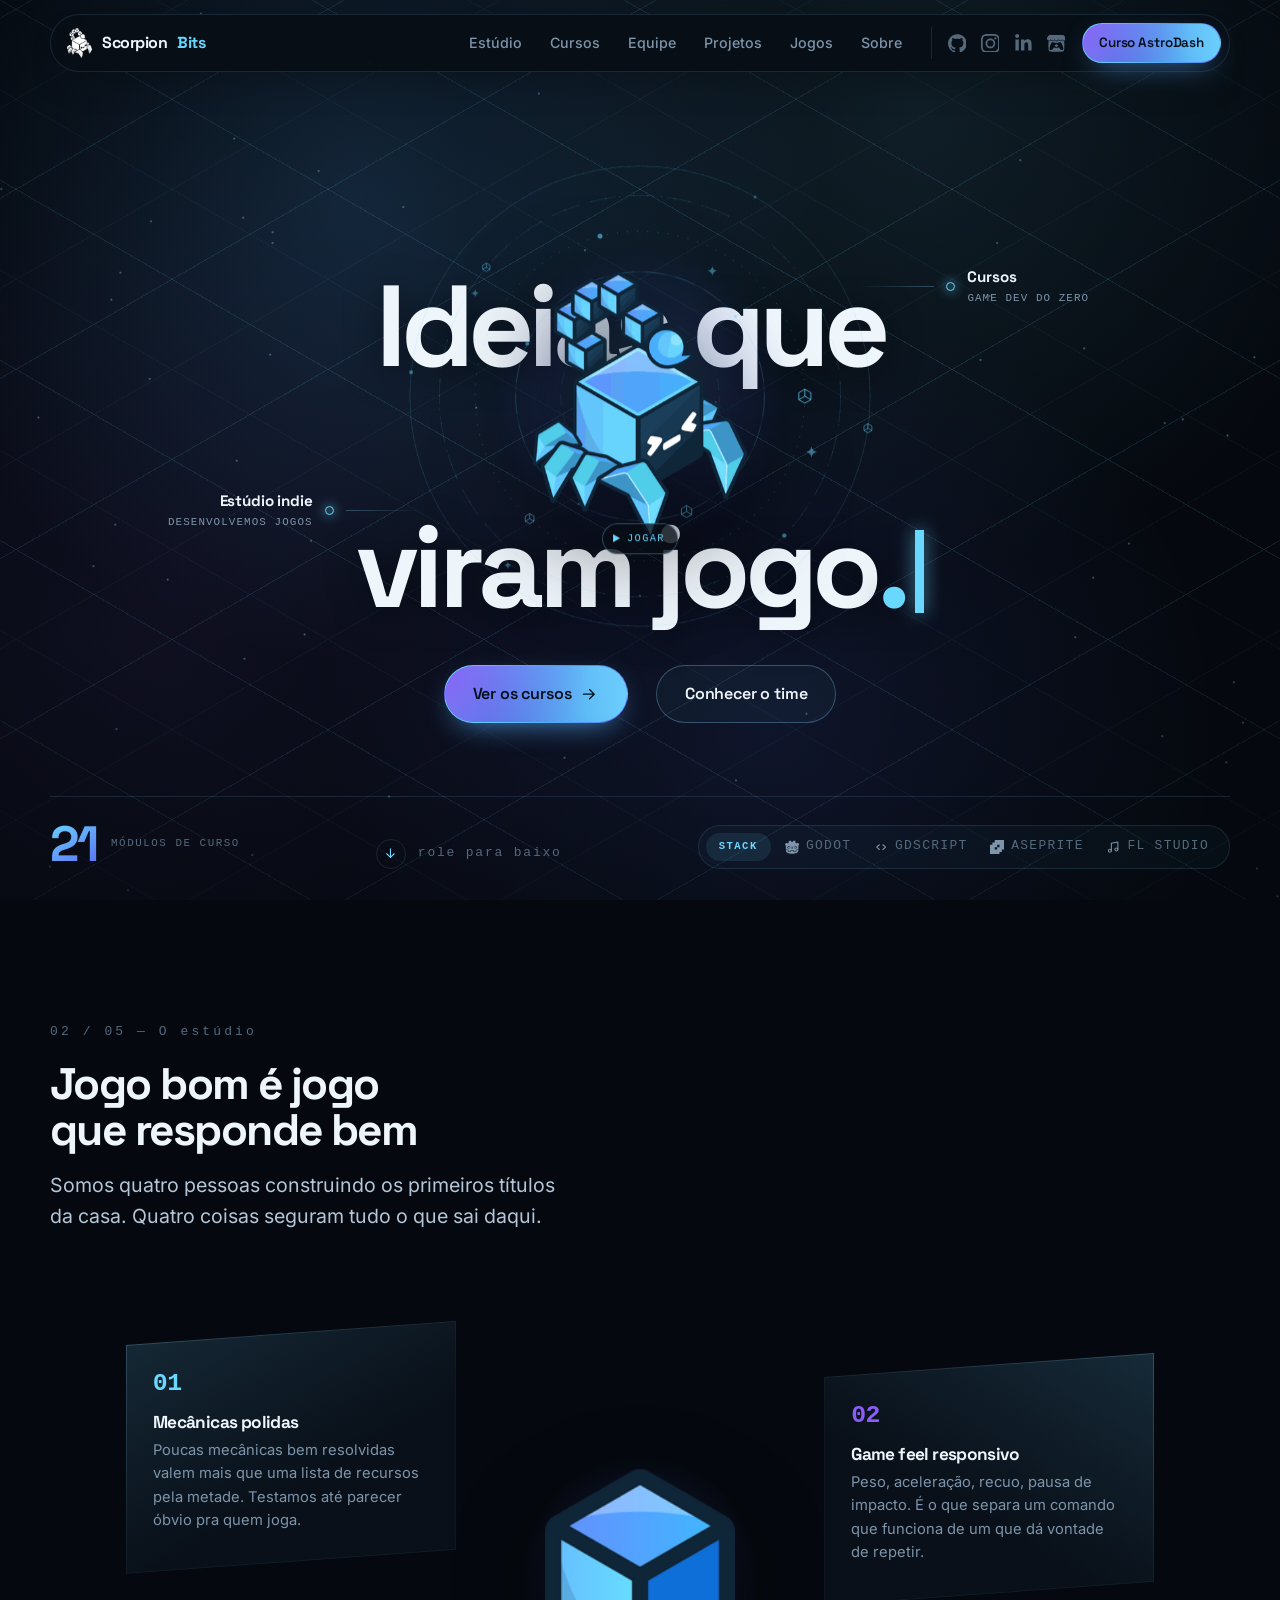
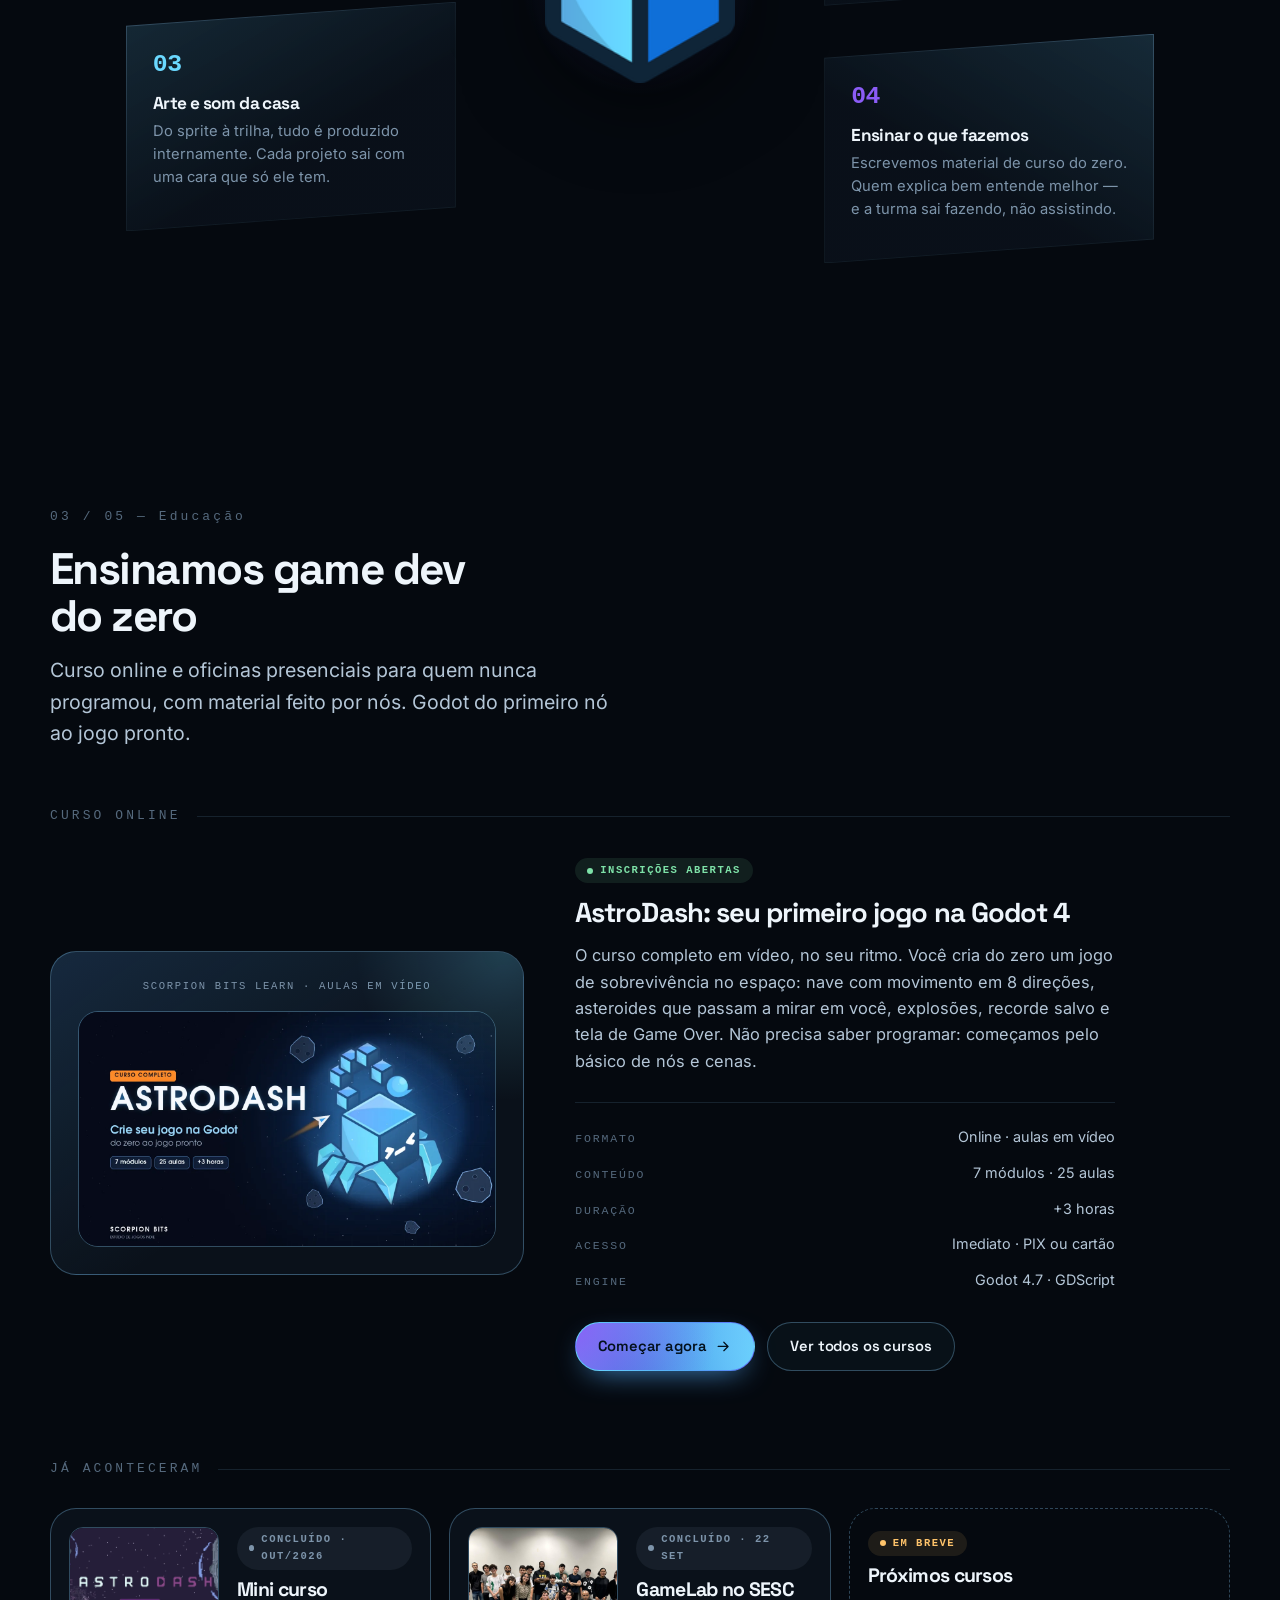
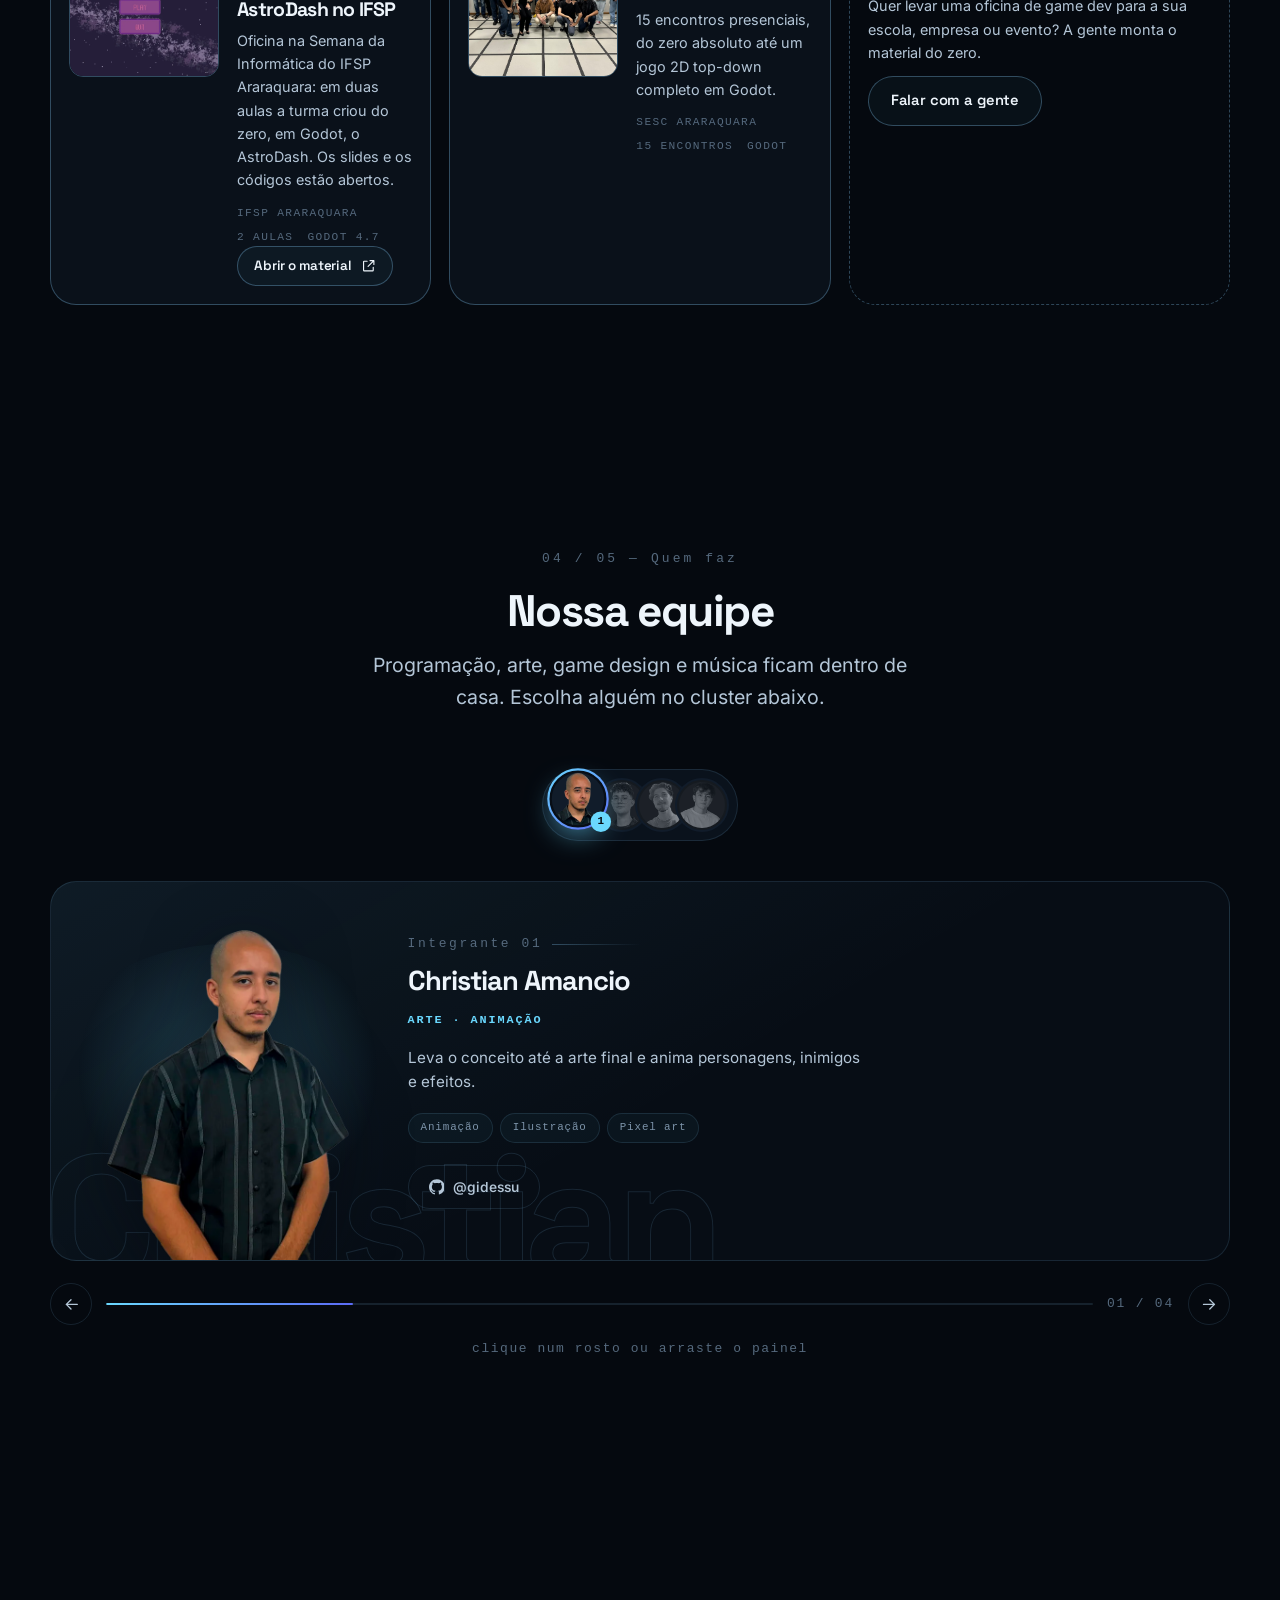
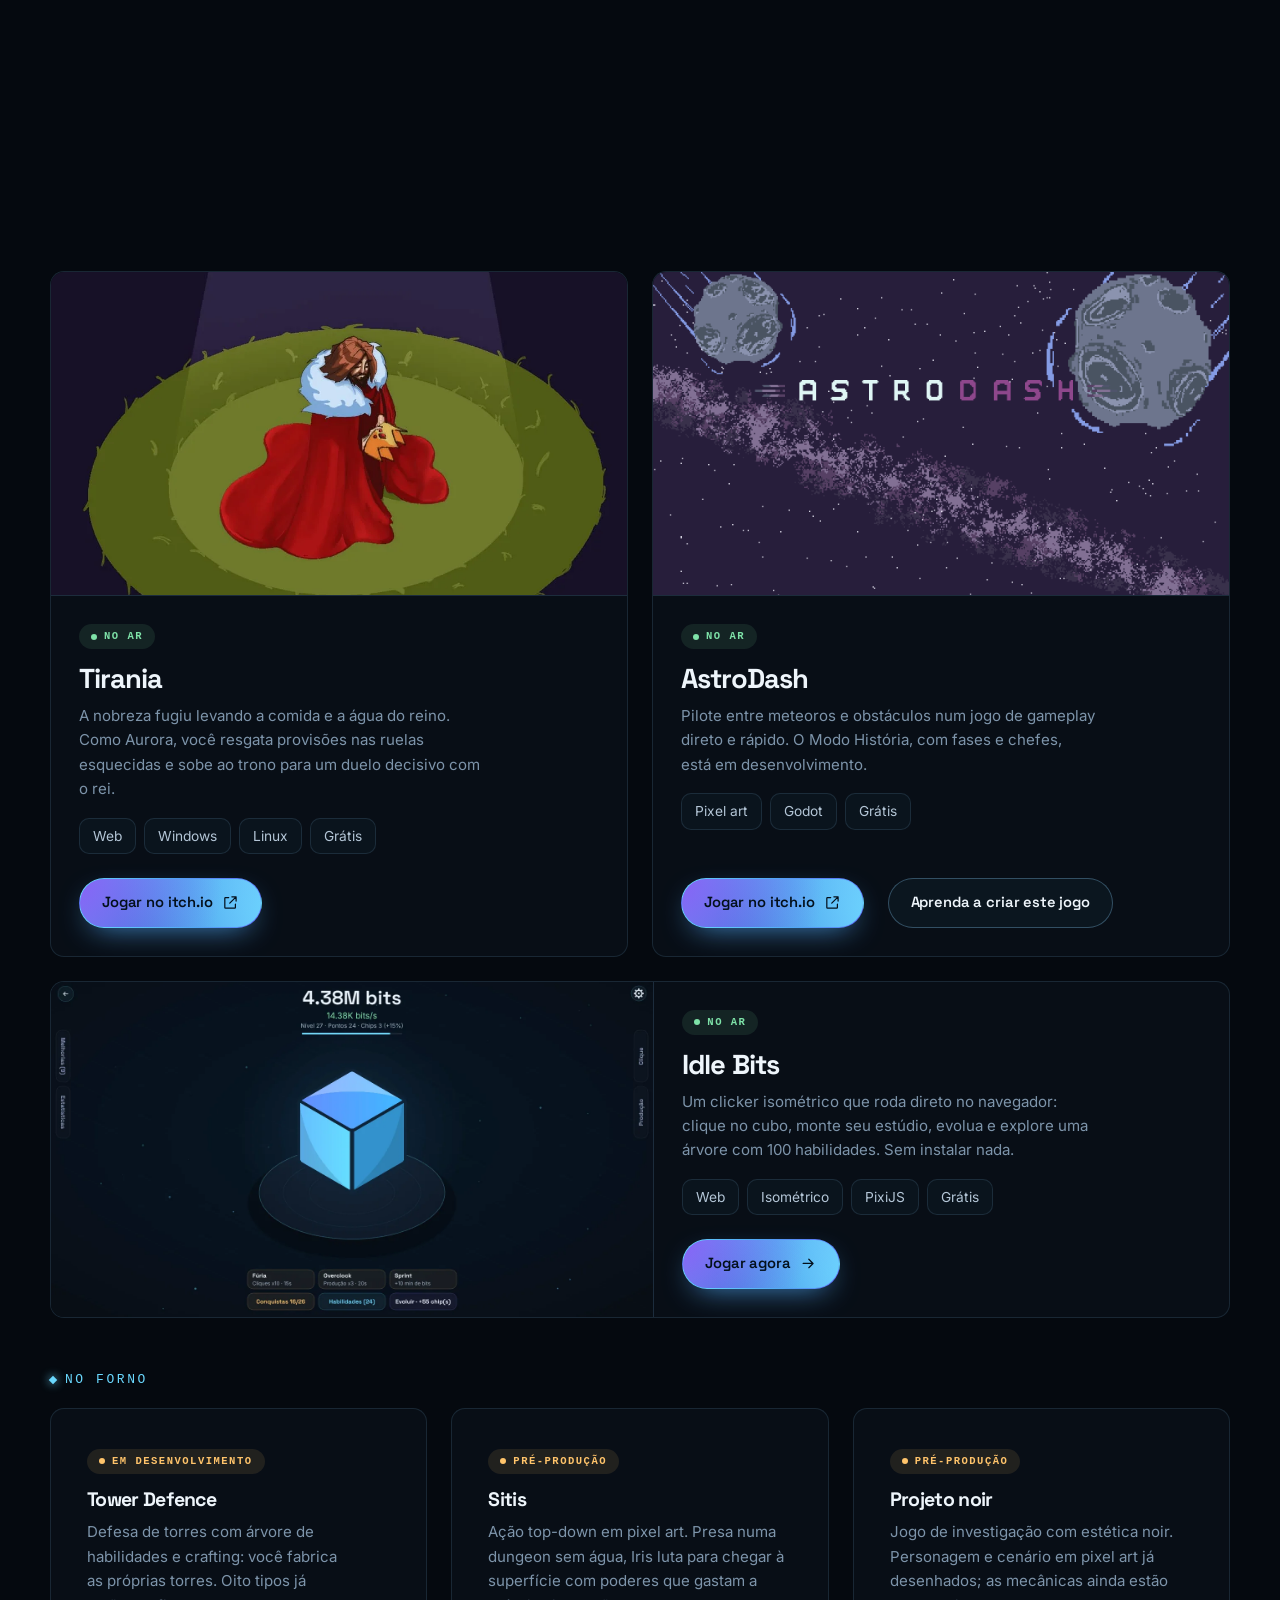
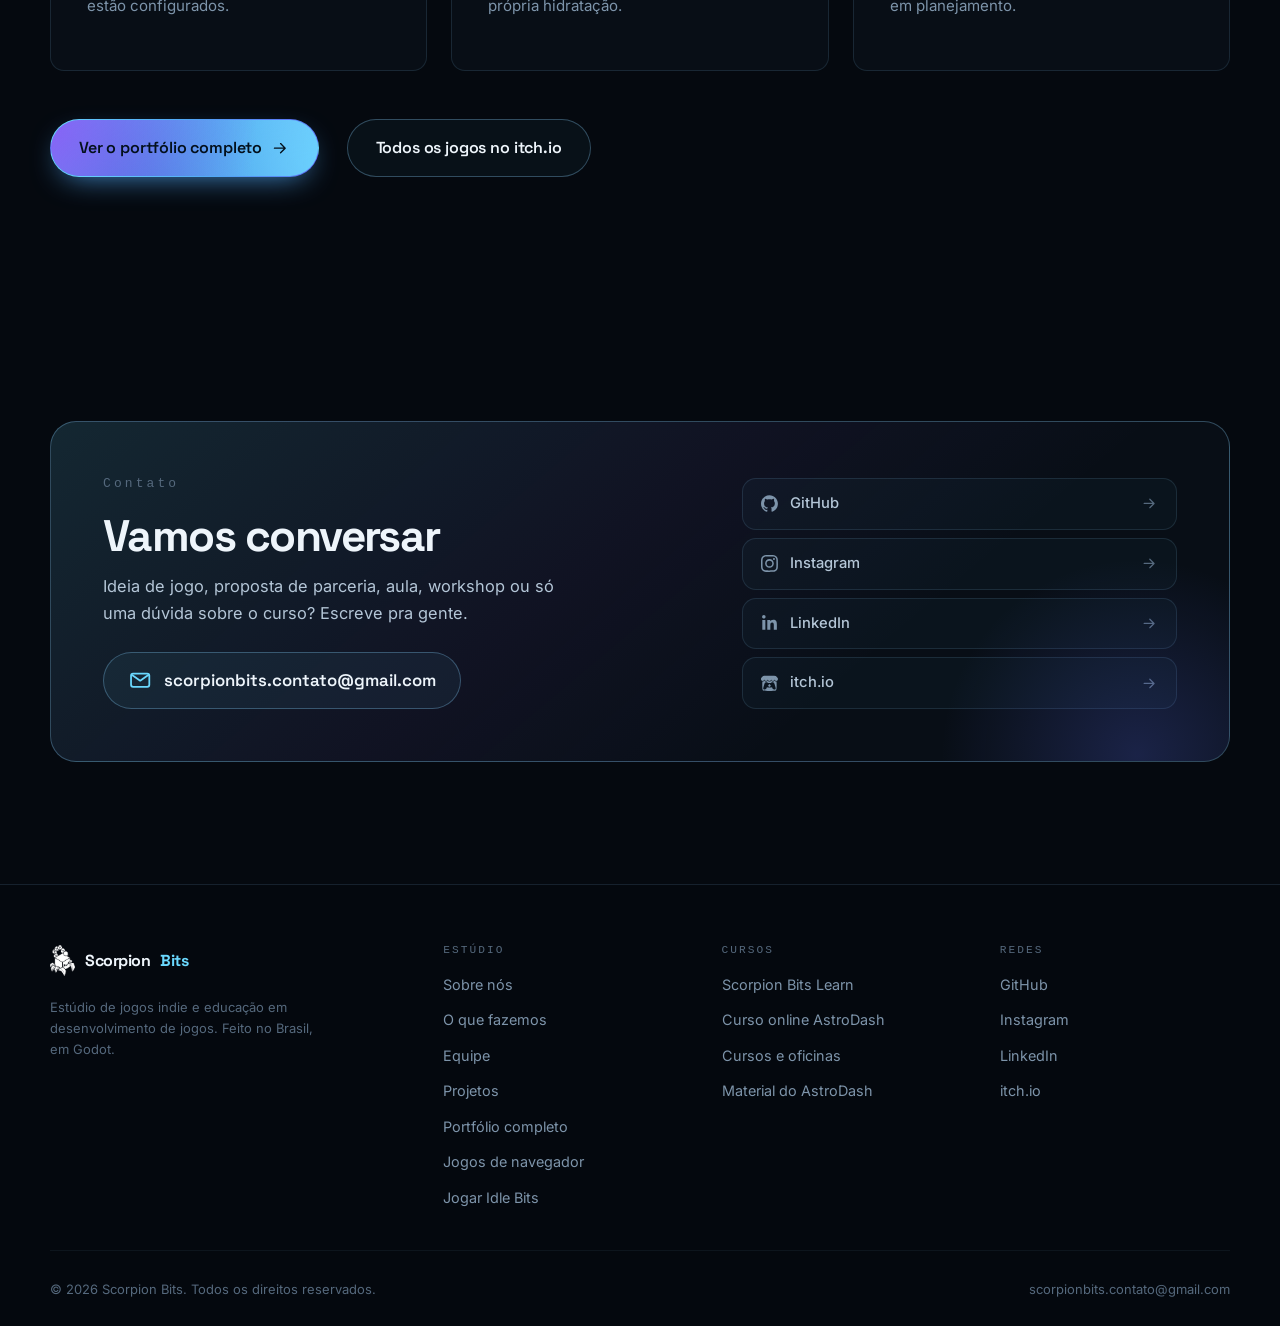
==== commit 4b7167a9: "feat(cursos): destaque para o curso online AstroDash no Scorpion Bits Learn - Seção de cursos: card " ====
--- a/index.html
+++ b/index.html
@@ -299,7 +299,7 @@
                     </a>
                 </div>
 
-                <a class="btn btn--solid btn--sm dock-cta" href="#contato">Fale com a gente</a>
+                <a class="btn btn--solid btn--sm dock-cta" href="https://learn.scorpionbits.com/cursos/astrodash?utm_source=site&amp;utm_medium=referral&amp;utm_campaign=site_scorpionbits&amp;utm_content=menu">Curso AstroDash</a>
             </div>
 
             <button class="dock-toggle" data-dock-toggle aria-label="Abrir menu" aria-expanded="false"
@@ -411,7 +411,8 @@
                 <img class="hero-mascot" src="assets/logo-poster.png" width="320" height="426" fetchpriority="high"
                     alt="Mascote da Scorpion Bits: um escorpião montado com cubos isométricos">
                 <video class="hero-mascot hero-mascot--anim" data-anim="assets/logo-anim.webm"
-                    width="320" height="426" muted loop playsinline preload="none" aria-hidden="true"></video>
+                    width="320" height="426" muted loop playsinline preload="none" aria-hidden="true"
+                    disablepictureinpicture disableremoteplayback></video>
                 <button type="button" class="hero-play" data-game-open aria-haspopup="dialog"
                     aria-label="Jogar Rabo de Cubos, um jogo escondido no escorpião">
                     <span class="hero-play-chip" aria-hidden="true"><i></i><span>jogar</span></span>
@@ -430,7 +431,7 @@
             </div>
 
             <div class="hero-actions">
-                <a class="btn btn--solid btn--lg" href="#curso">
+                <a class="btn btn--solid btn--lg" href="https://learn.scorpionbits.com/cursos?utm_source=site&amp;utm_medium=referral&amp;utm_campaign=site_scorpionbits&amp;utm_content=hero">
                     Ver os cursos
                     <svg class="icon">
                         <use href="#i-arrow-right" />
@@ -559,58 +560,77 @@
                 <span class="sec-index">03 / 05 — Educação</span>
                 <h2 class="sec-title">Ensinamos game dev<br>do zero</h2>
                 <p class="sec-lead">
-                    Cursos e oficinas presenciais para quem nunca programou, com
-                    material escrito por nós. Godot do primeiro nó ao jogo pronto.
+                    Curso online e oficinas presenciais para quem nunca programou, com
+                    material feito por nós. Godot do primeiro nó ao jogo pronto.
                 </p>
             </header>
 
-            <p class="cursos-grupo reveal">Agenda</p>
+            <p class="cursos-grupo reveal">Curso online</p>
 
             <div class="course reveal">
                 <div class="course-figure">
                     <div class="lab-topo">
-                        <p class="lab-legenda">Semana da Informática · IFSP Araraquara</p>
+                        <p class="lab-legenda">Scorpion Bits Learn · aulas em vídeo</p>
                     </div>
-
                     <figure class="lab-shot">
-                        <img src="assets/astrodash-capa.webp" width="1280" height="720"
+                        <img src="assets/astrodash-curso-online.webp" width="1280" height="720"
                             loading="lazy" decoding="async"
-                            alt="Tela inicial do AstroDash em pixel art: o título ASTRODASH entre dois asteroides, com os botões Play e Quit sobre um céu estrelado.">
+                            alt="Capa do curso AstroDash: o mascote da Scorpion Bits entre asteroides, com o texto Crie seu jogo na Godot, do zero ao jogo pronto.">
                     </figure>
                 </div>
 
                 <div class="course-body">
-                    <!-- O status muda sozinho pela data (js/main.js): em breve,
-                         acontecendo agora ou concluído. -->
-                    <span class="pill pill--wip" data-curso-inicio="2026-10-26" data-curso-fim="2026-10-27"
-                        data-curso-datas="26 e 27/10">Em breve · 26 e 27/10</span>
-                    <h3 class="curso-titulo">Mini curso AstroDash</h3>
+                    <span class="pill pill--live">Inscrições abertas</span>
+                    <h3 class="curso-titulo">AstroDash: seu primeiro jogo na Godot 4</h3>
                     <p>
-                        Oficina de <strong>Desenvolvimento de Jogos</strong> na Semana da
-                        Informática do IFSP Araraquara. Em duas aulas a turma cria do zero,
-                        em Godot, um jogo de sobrevivência no espaço: asteroides vindo de
-                        todas as direções e uma nave que precisa desviar o máximo de tempo
-                        possível. Os slides e todos os códigos estão abertos.
+                        O curso completo em vídeo, no seu ritmo. Você cria do zero
+                        um jogo de sobrevivência no espaço: nave com movimento em 8
+                        direções, asteroides que passam a mirar em você, explosões,
+                        recorde salvo e tela de Game Over. Não precisa saber
+                        programar: começamos pelo básico de nós e cenas.
                     </p>
 
                     <ul class="regua">
-                        <li><b>Local</b> IFSP Araraquara · Lab. de Informática</li>
-                        <li><b>Datas</b> 26 e 27 de outubro</li>
-                        <li><b>Manhã</b> 10h–11h20</li>
-                        <li><b>Tarde</b> 16h30–17h50</li>
+                        <li><b>Formato</b> Online · aulas em vídeo</li>
+                        <li><b>Conteúdo</b> 7 módulos · 25 aulas</li>
+                        <li><b>Duração</b> +3 horas</li>
+                        <li><b>Acesso</b> Imediato · PIX ou cartão</li>
                         <li><b>Engine</b> Godot 4.7 · GDScript</li>
                     </ul>
 
                     <div class="curso-acoes">
-                        <!-- some sozinho depois do último dia do curso (js/main.js) -->
-                        <a class="btn btn--solid" href="https://arq.ifsp.edu.br/semanadainformatica/"
-                            target="_blank" rel="noopener" data-curso-inscricao>
-                            Fazer inscrição
+                        <a class="btn btn--solid" href="https://learn.scorpionbits.com/cursos/astrodash?utm_source=site&amp;utm_medium=referral&amp;utm_campaign=site_scorpionbits&amp;utm_content=secao_cursos">
+                            Começar agora
                             <svg class="icon">
-                                <use href="#i-external" />
+                                <use href="#i-arrow-right" />
                             </svg>
                         </a>
-                        <a class="btn btn--wire" href="https://scorpionbits.com/mini-curso-astrodash/slides/#1"
+                        <a class="btn btn--wire" href="https://learn.scorpionbits.com/cursos?utm_source=site&amp;utm_medium=referral&amp;utm_campaign=site_scorpionbits&amp;utm_content=secao_cursos">Ver todos os cursos</a>
+                    </div>
+                </div>
+            </div>
+
+            <p class="cursos-grupo reveal">Já aconteceram</p>
+
+            <div class="cursos-feitos reveal">
+                <article class="curso-card">
+                    <img class="curso-card-foto" src="assets/astrodash-capa.webp" width="1280" height="720"
+                        loading="lazy" decoding="async"
+                        alt="Tela inicial do AstroDash em pixel art: o título ASTRODASH entre dois asteroides, com os botões Play e Quit.">
+                    <div>
+                        <span class="pill pill--next">Concluído · out/2026</span>
+                        <h3 class="curso-card-titulo">Mini curso AstroDash no IFSP</h3>
+                        <p>
+                            Oficina na Semana da Informática do IFSP Araraquara: em duas
+                            aulas a turma criou do zero, em Godot, o AstroDash. Os
+                            slides e os códigos estão abertos.
+                        </p>
+                        <ul class="curso-card-meta">
+                            <li>IFSP Araraquara</li>
+                            <li>2 aulas</li>
+                            <li>Godot 4.7</li>
+                        </ul>
+                        <a class="btn btn--wire btn--sm" href="https://scorpionbits.com/mini-curso-astrodash/slides/#1"
                             target="_blank" rel="noopener">
                             Abrir o material
                             <svg class="icon">
@@ -618,12 +638,8 @@
                             </svg>
                         </a>
                     </div>
-                </div>
-            </div>
-
-            <p class="cursos-grupo reveal">Já aconteceram</p>
-
-            <div class="cursos-feitos reveal">
+                </article>
+
                 <article class="curso-card">
                     <img class="curso-card-foto" src="assets/game-lab-turma.jpg" width="1200" height="900"
                         loading="lazy" decoding="async"
@@ -882,6 +898,7 @@
                                     <use href="#i-external" />
                                 </svg>
                             </a>
+                            <a class="btn btn--wire" href="https://learn.scorpionbits.com/cursos/astrodash?utm_source=site&amp;utm_medium=referral&amp;utm_campaign=site_scorpionbits&amp;utm_content=projetos">Aprenda a criar este jogo</a>
                         </div>
                     </div>
                 </article>
@@ -1074,6 +1091,8 @@
                 <div class="footer-col">
                     <h4>Cursos</h4>
                     <ul>
+                        <li><a href="https://learn.scorpionbits.com/cursos?utm_source=site&amp;utm_medium=referral&amp;utm_campaign=site_scorpionbits&amp;utm_content=rodape">Scorpion Bits Learn</a></li>
+                        <li><a href="https://learn.scorpionbits.com/cursos/astrodash?utm_source=site&amp;utm_medium=referral&amp;utm_campaign=site_scorpionbits&amp;utm_content=rodape">Curso online AstroDash</a></li>
                         <li><a href="#curso">Cursos e oficinas</a></li>
                         <li>
                             <a href="https://scorpionbits.com/mini-curso-astrodash/slides/#1" target="_blank"
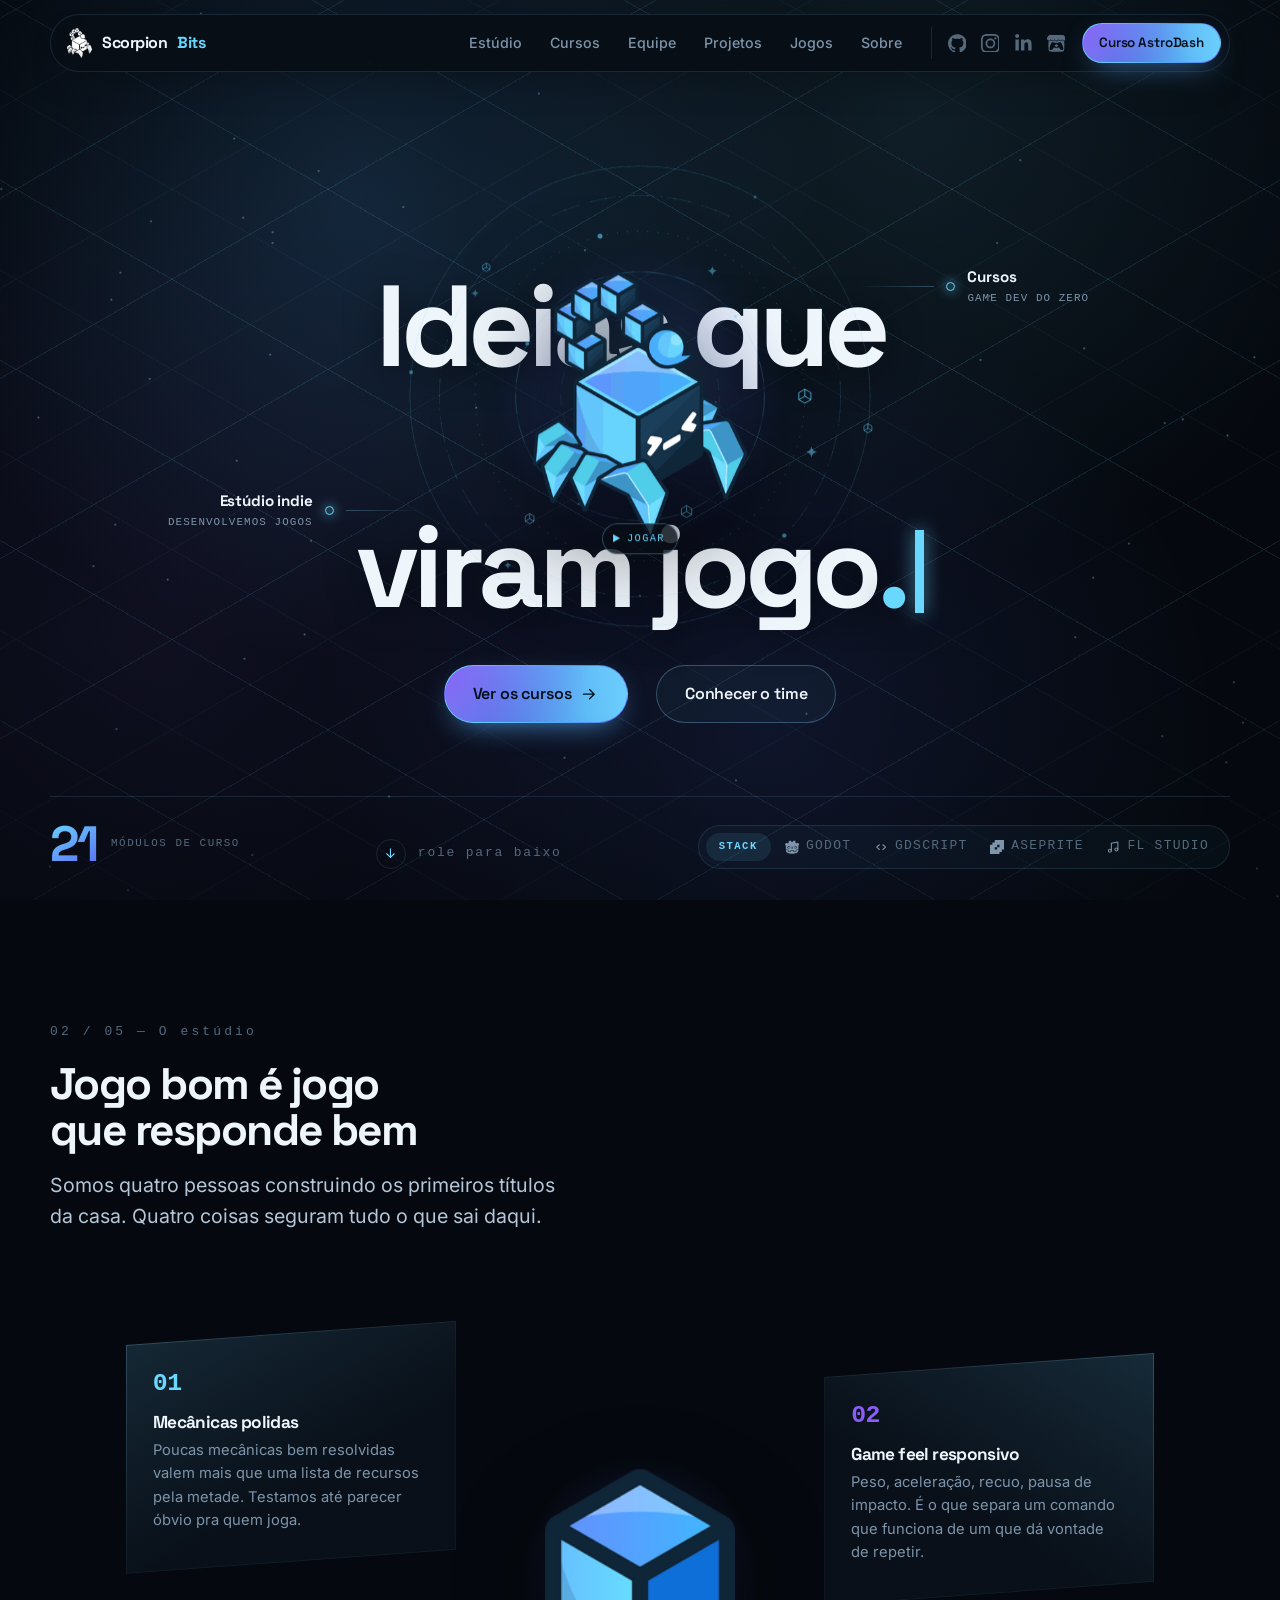
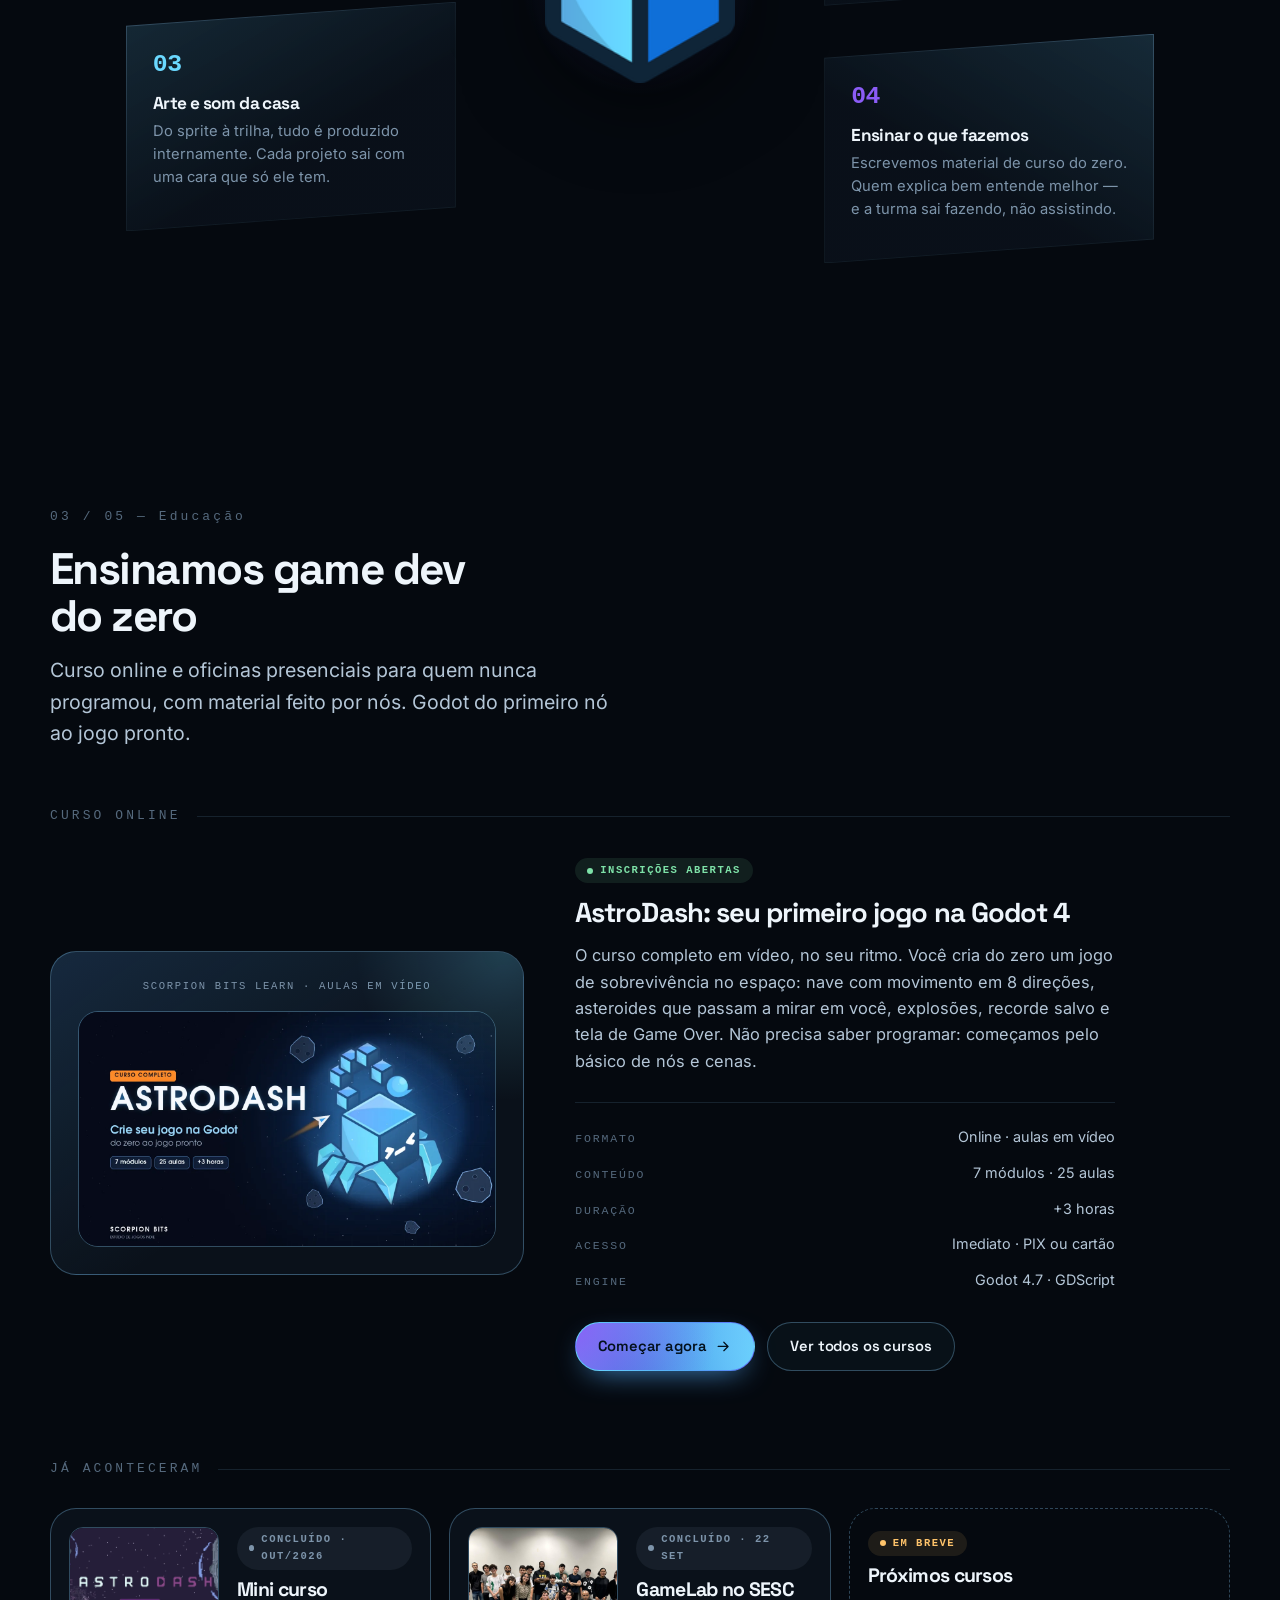
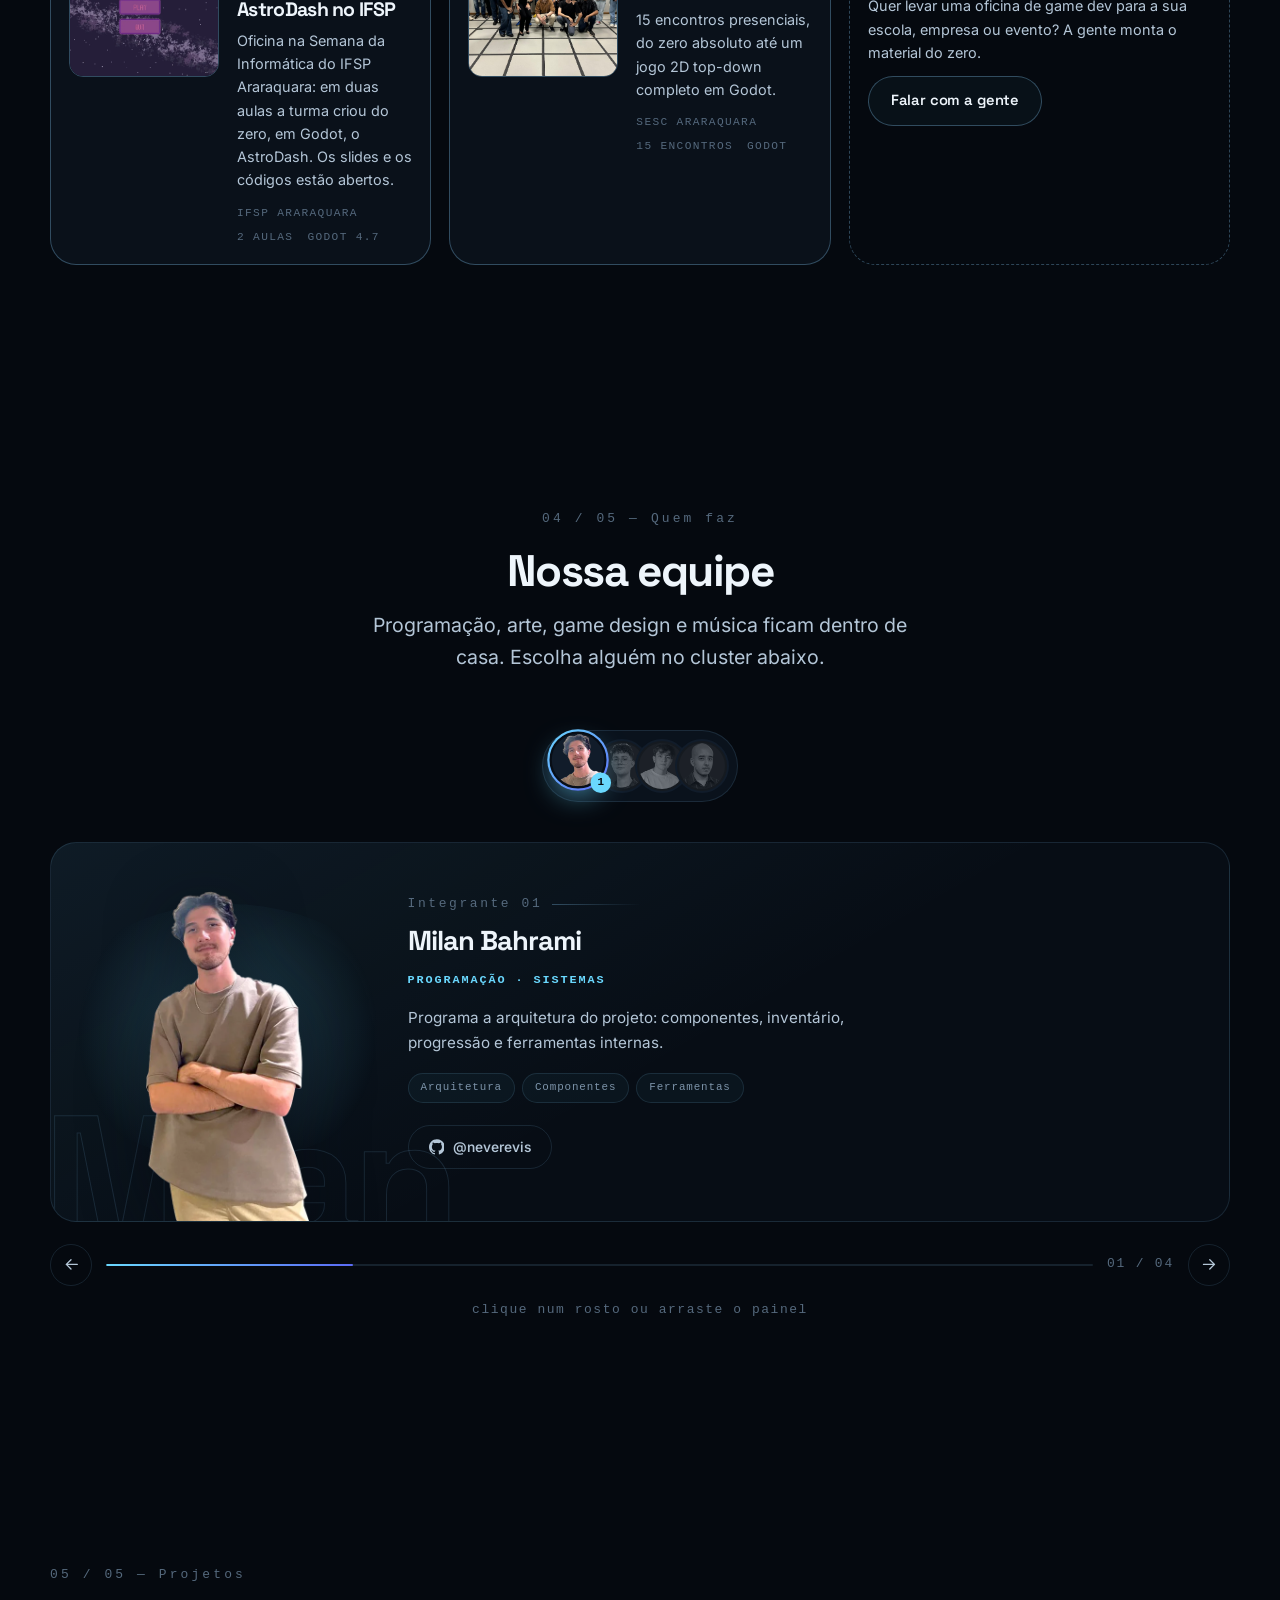
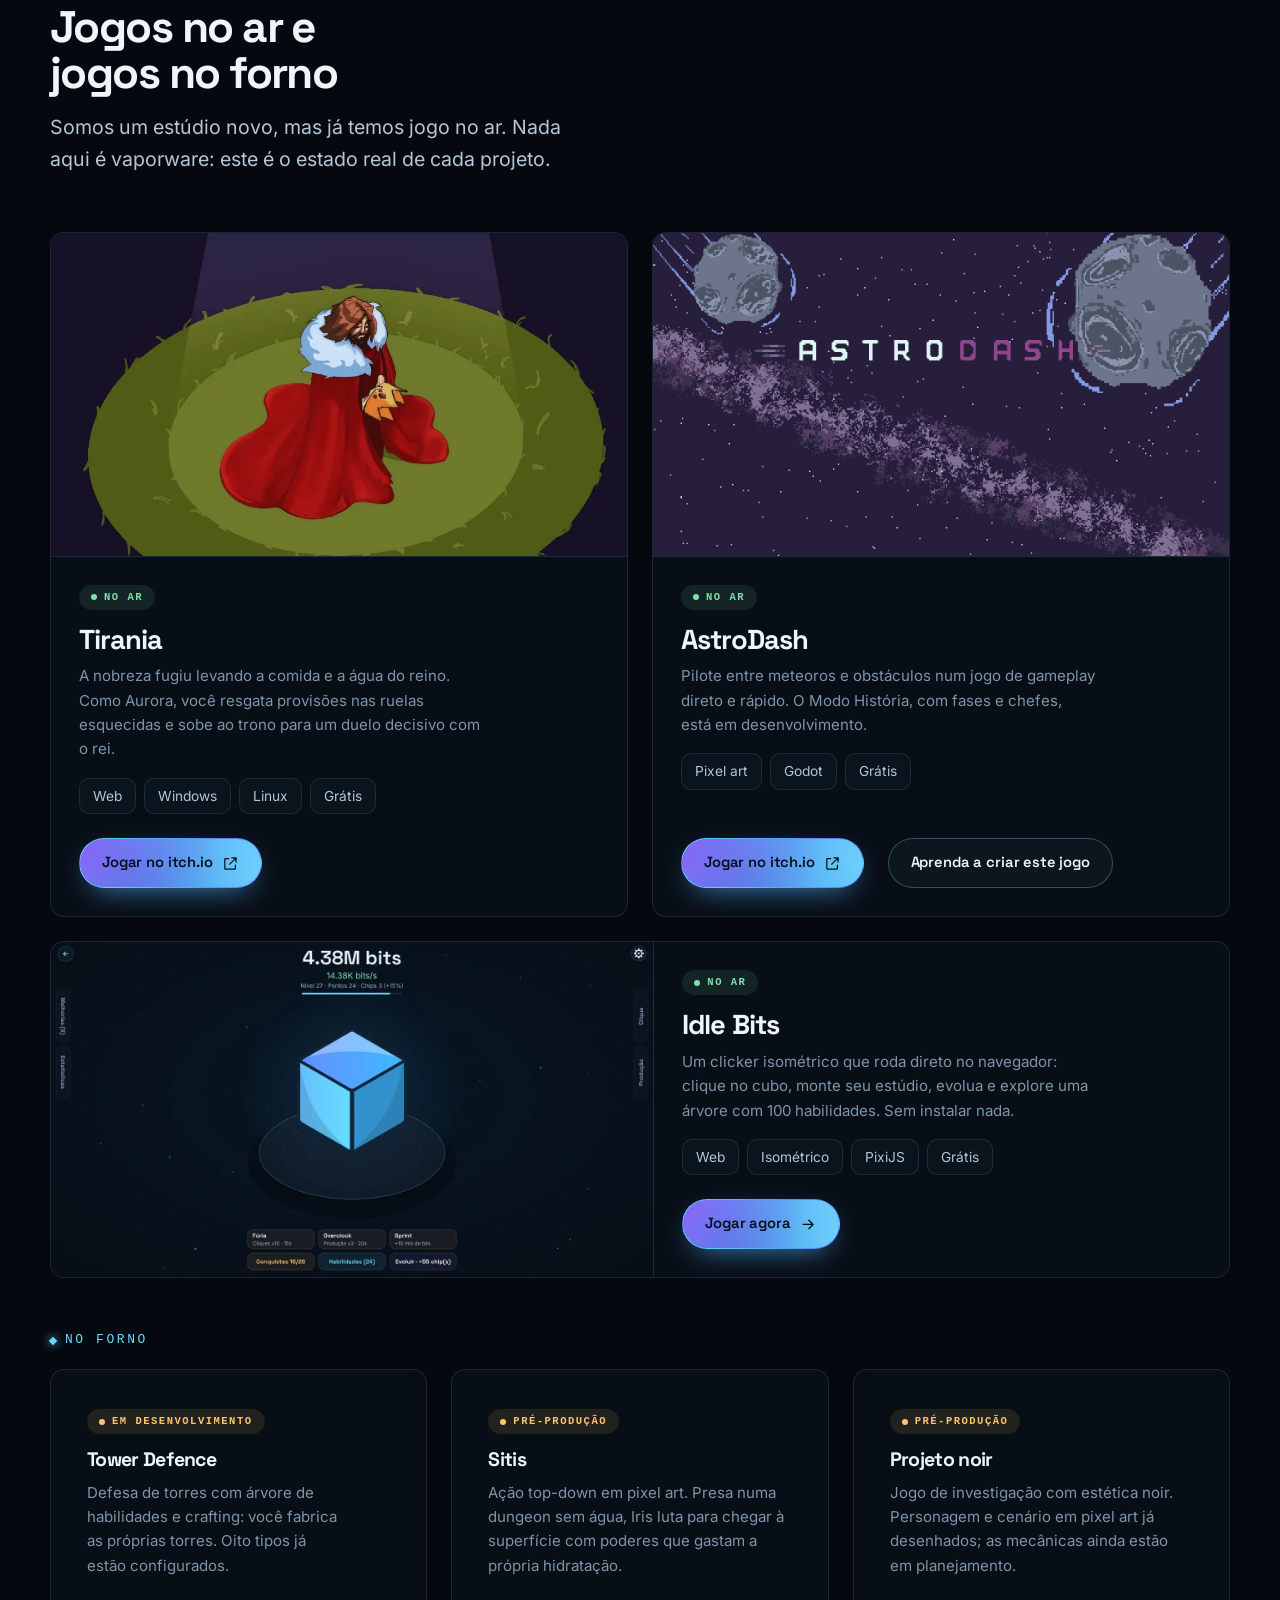
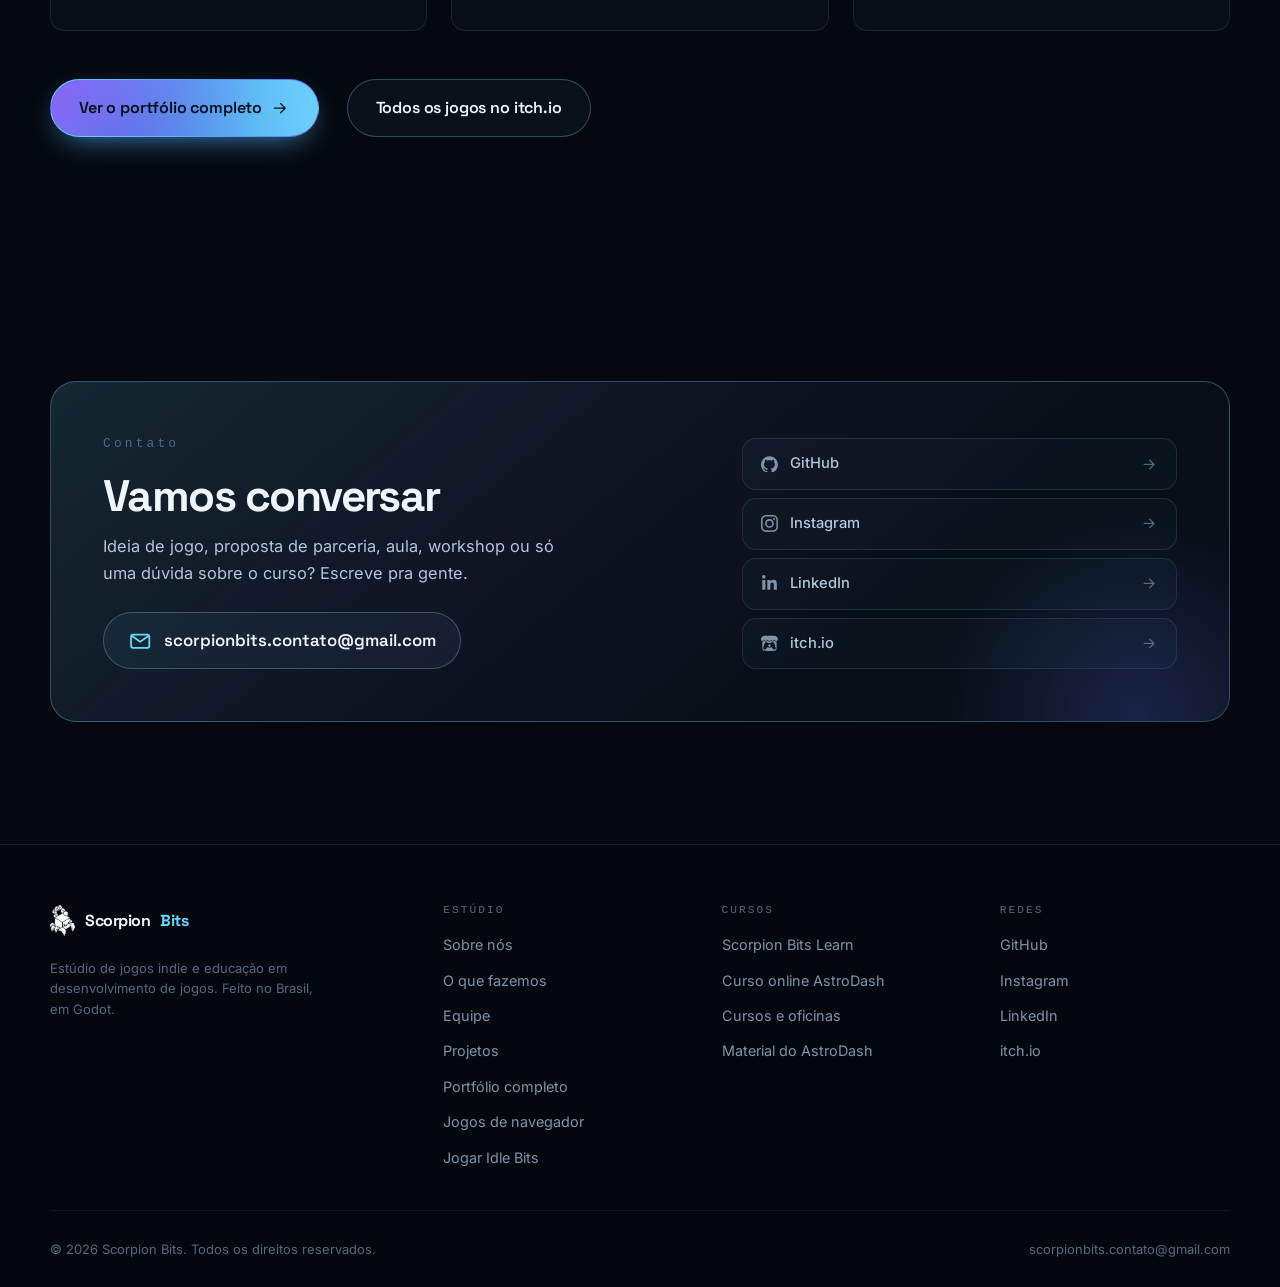
==== commit e2723923: "fix(cursos): tira o botão "Abrir o material" do card do mini curso do IFSP O link dos slides continu" ====
--- a/index.html
+++ b/index.html
@@ -630,13 +630,6 @@
                             <li>2 aulas</li>
                             <li>Godot 4.7</li>
                         </ul>
-                        <a class="btn btn--wire btn--sm" href="https://scorpionbits.com/mini-curso-astrodash/slides/#1"
-                            target="_blank" rel="noopener">
-                            Abrir o material
-                            <svg class="icon">
-                                <use href="#i-external" />
-                            </svg>
-                        </a>
                     </div>
                 </article>
 
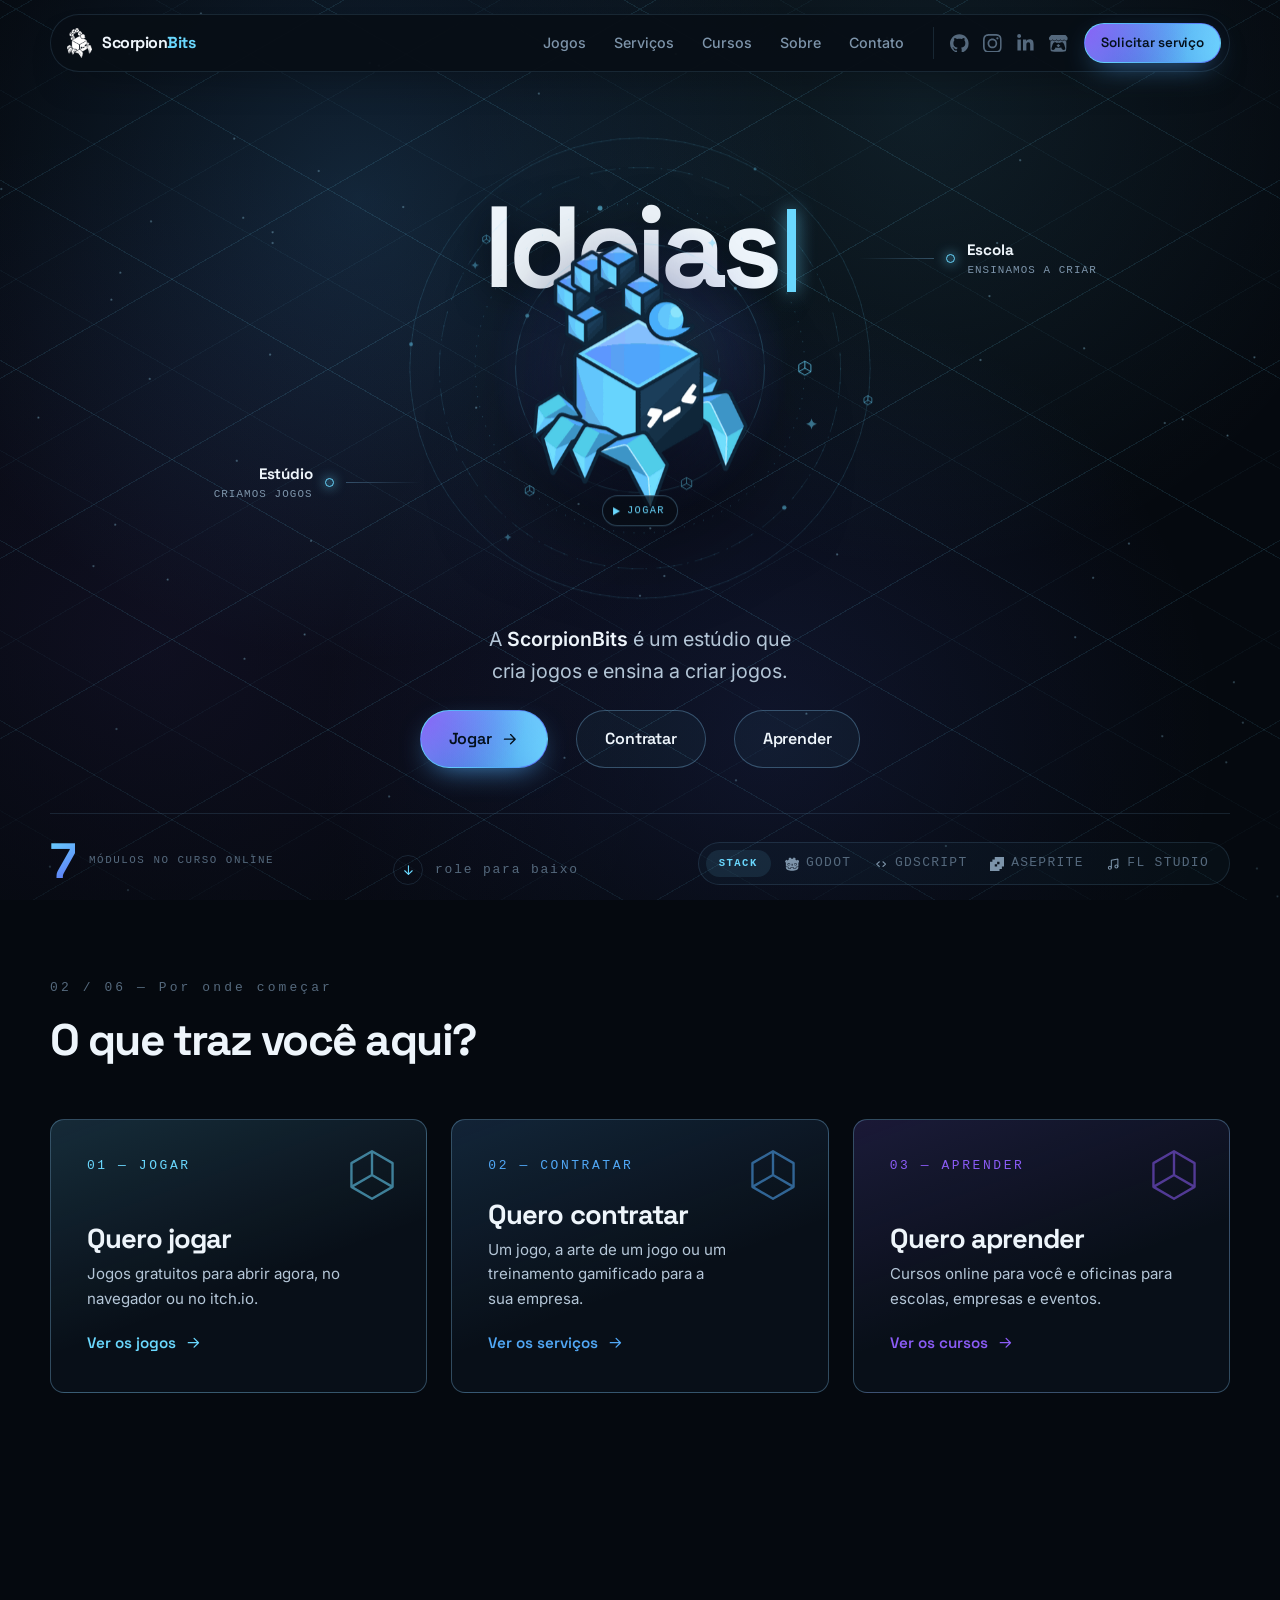
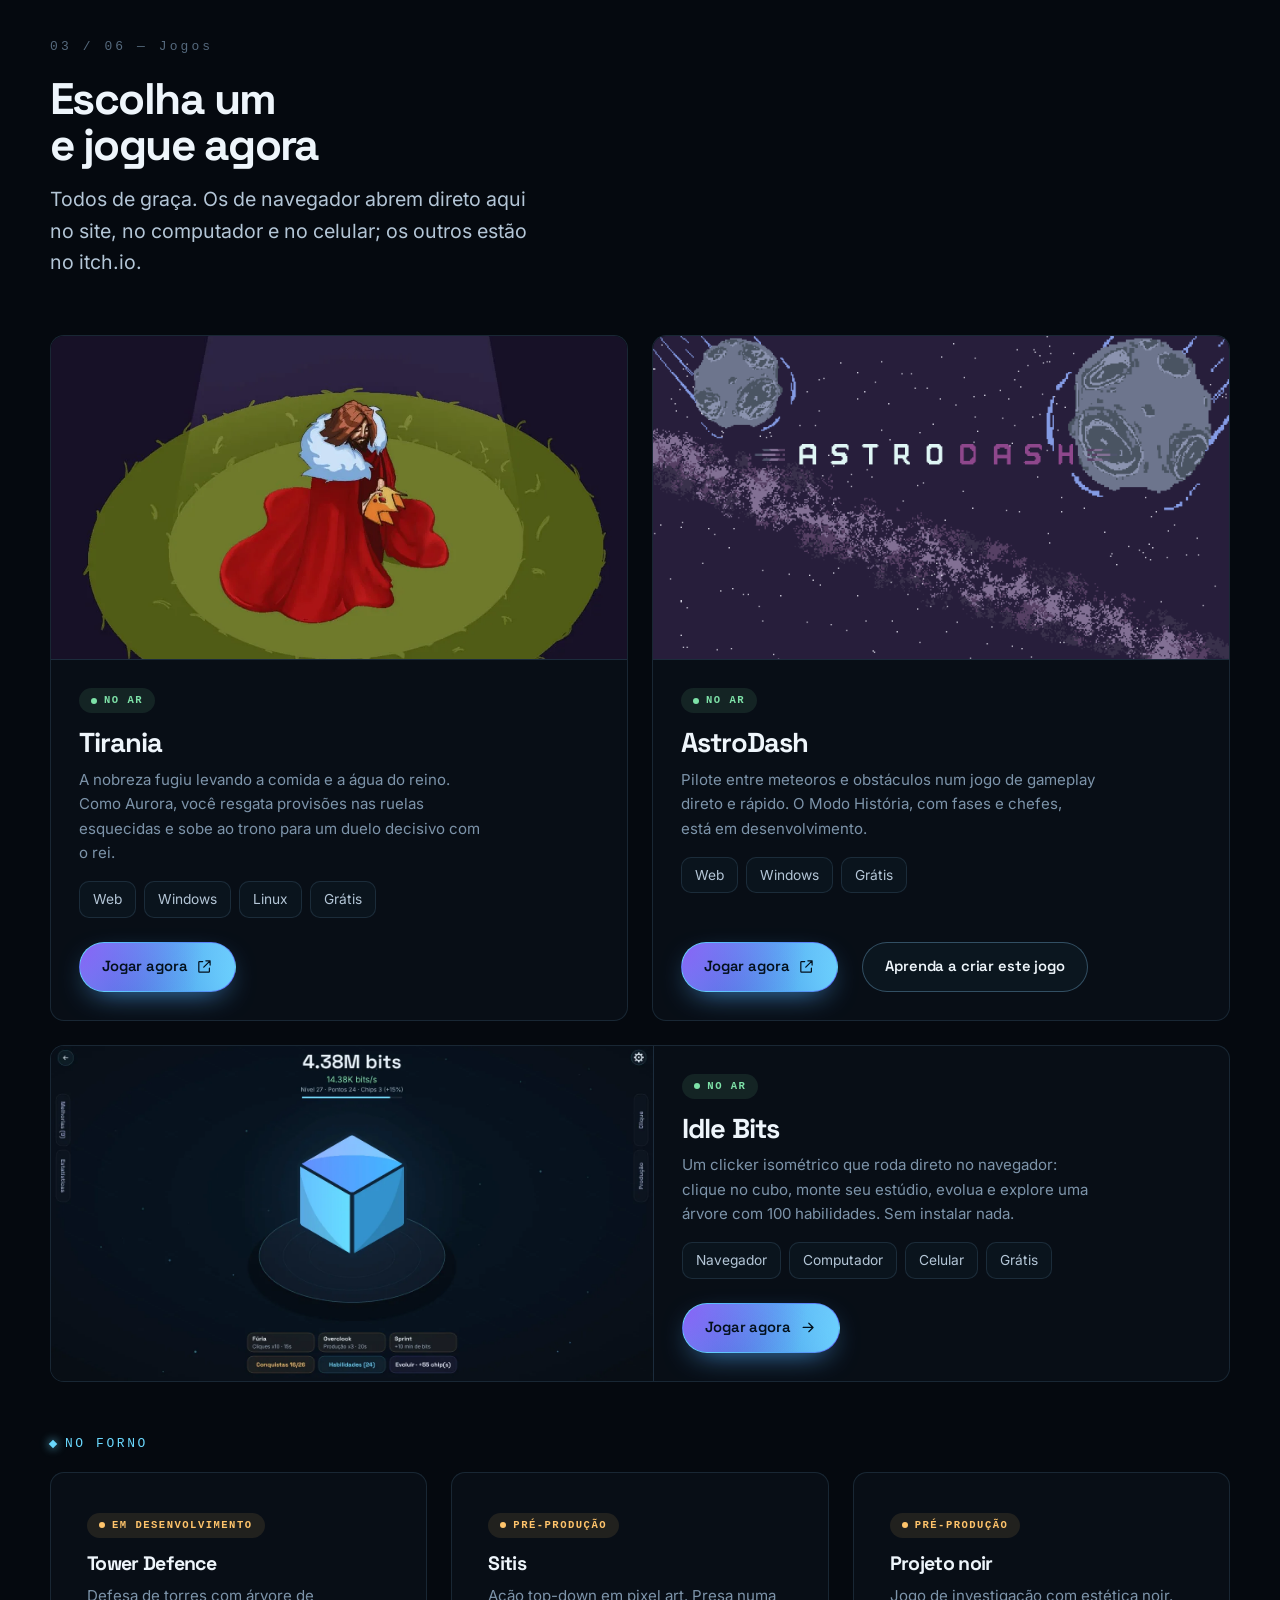
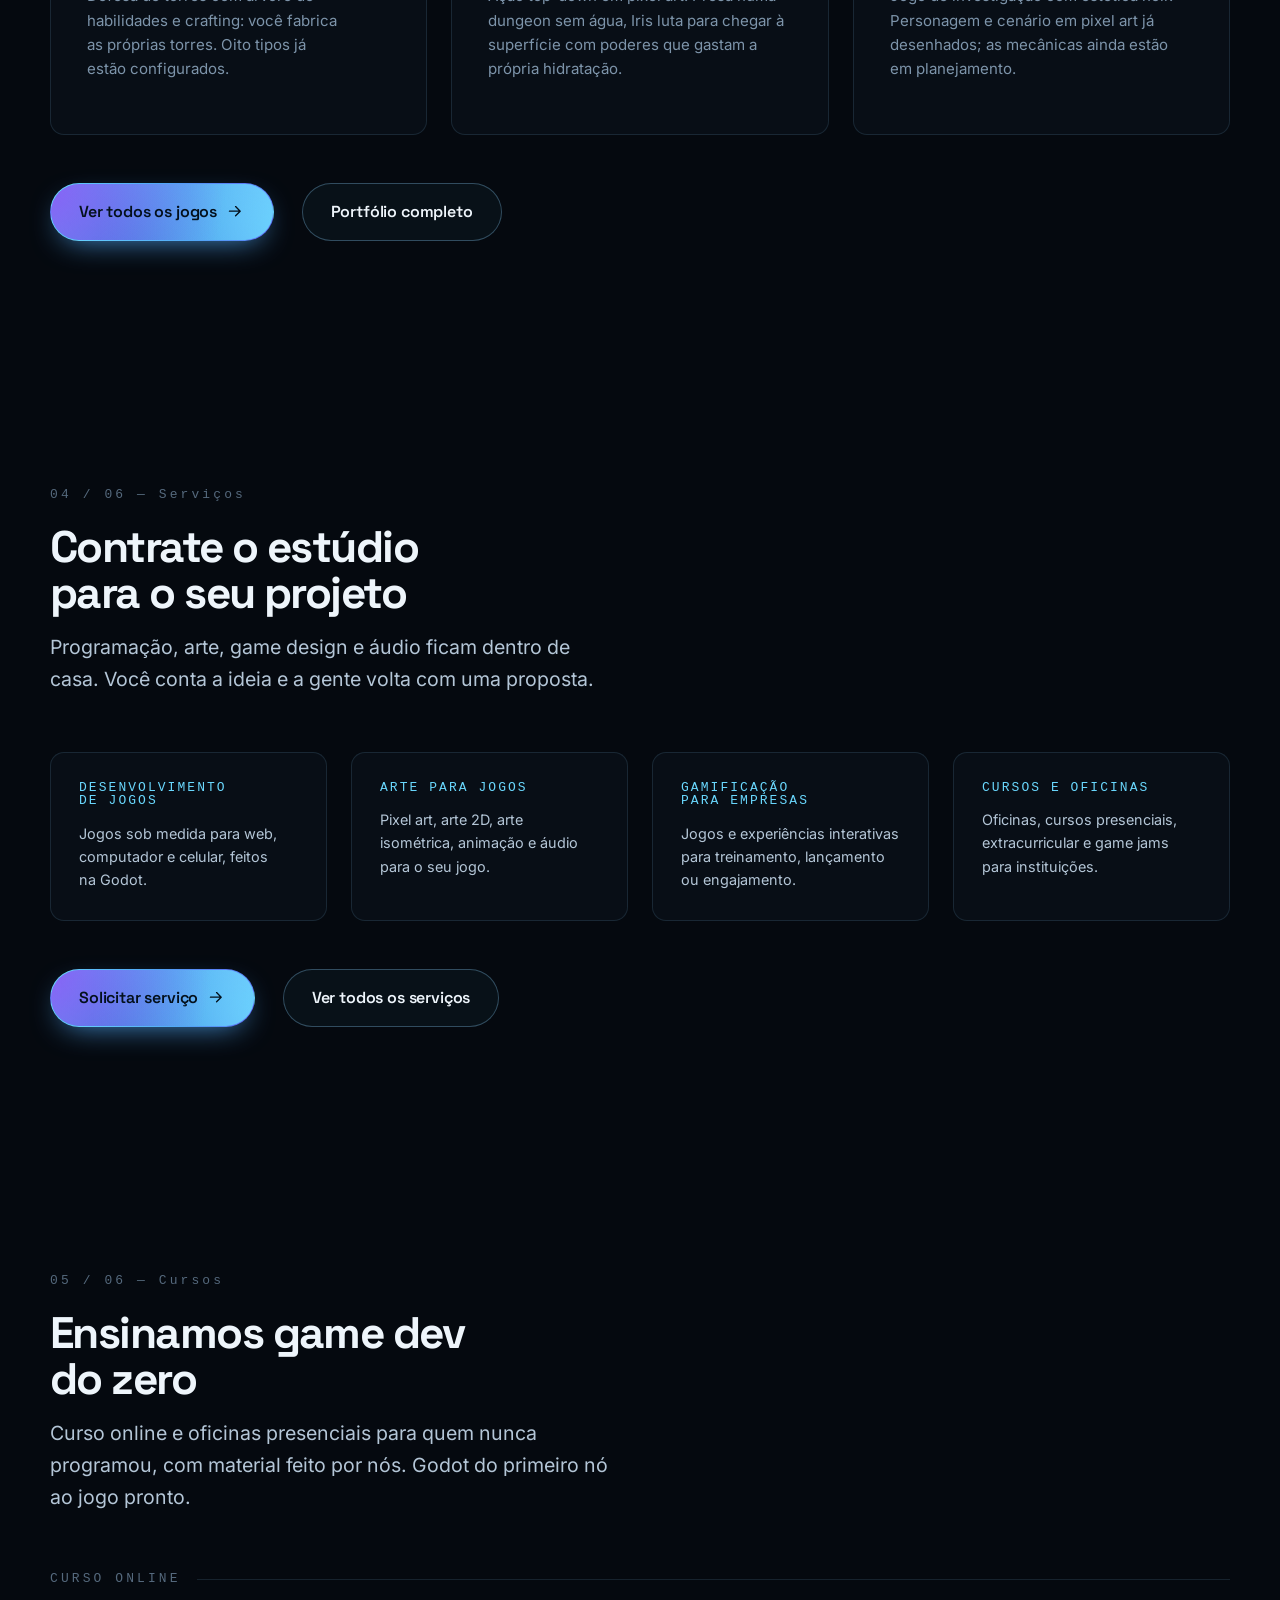
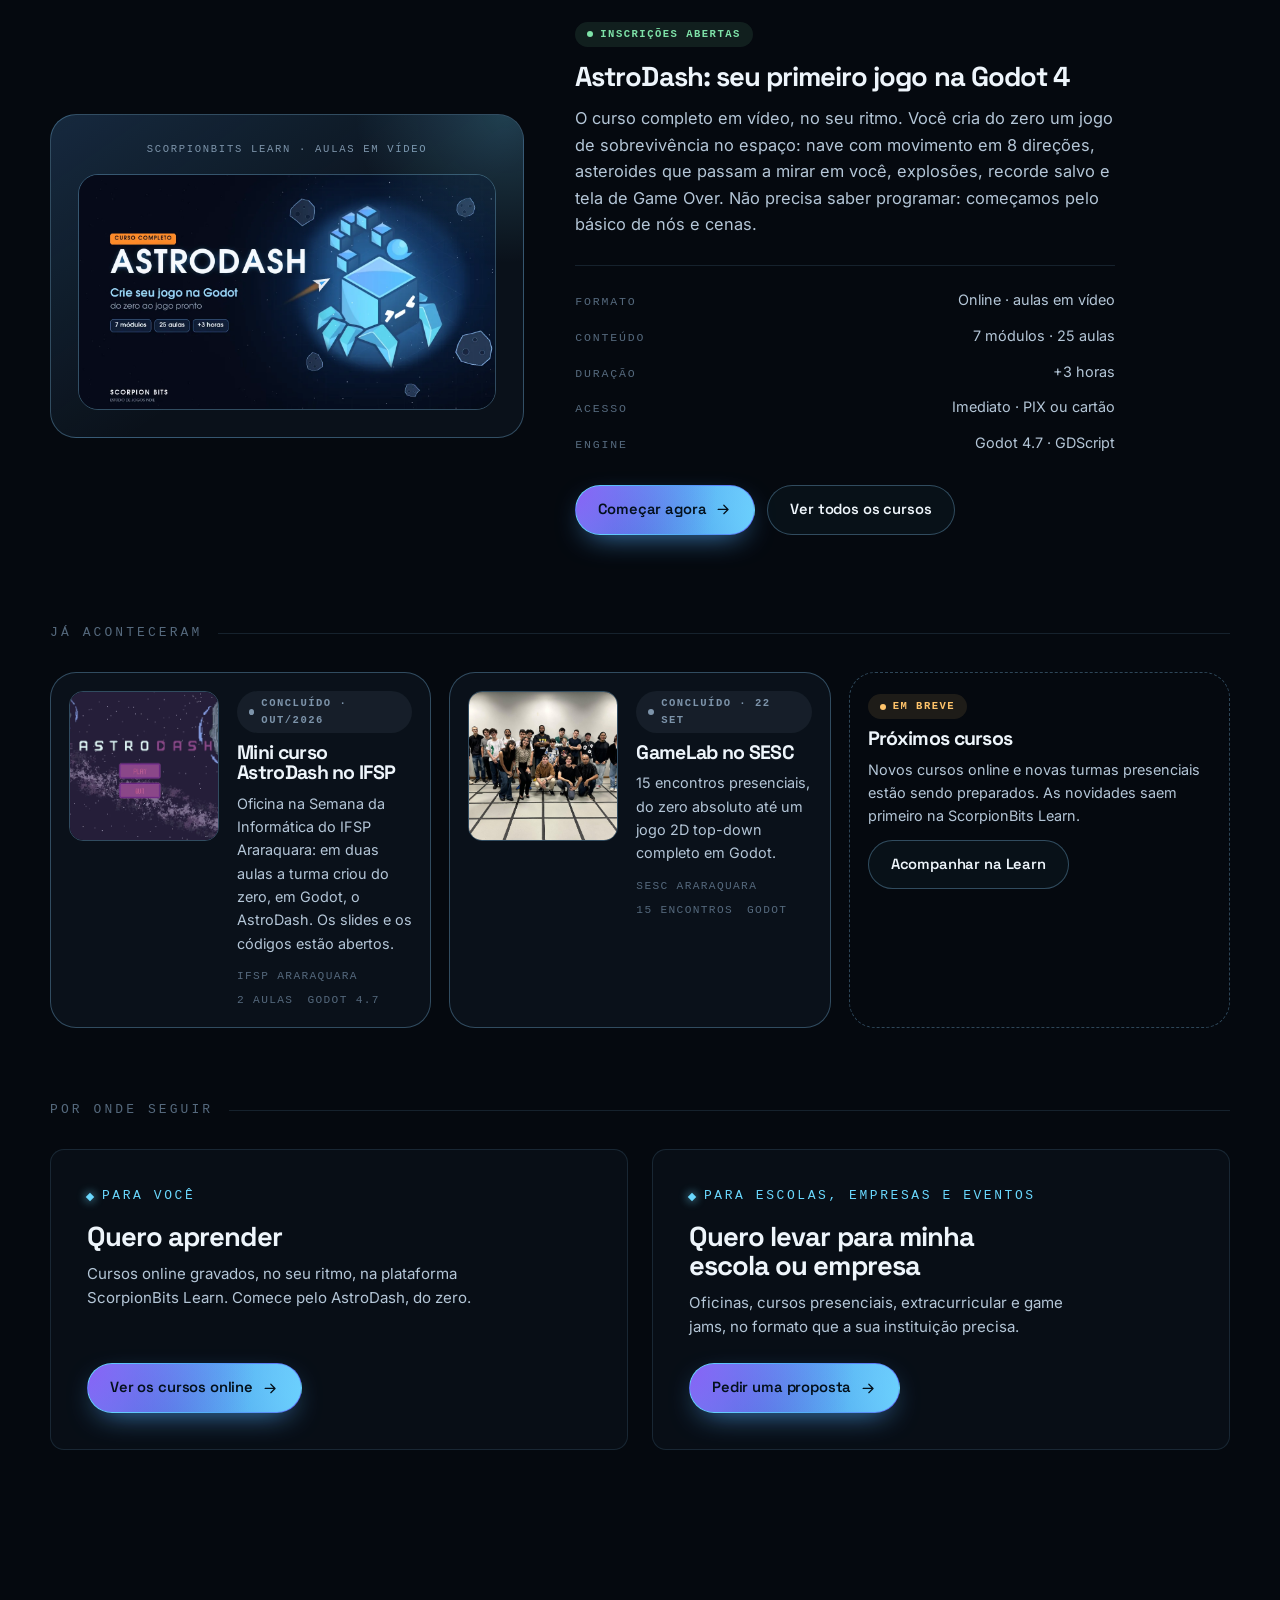
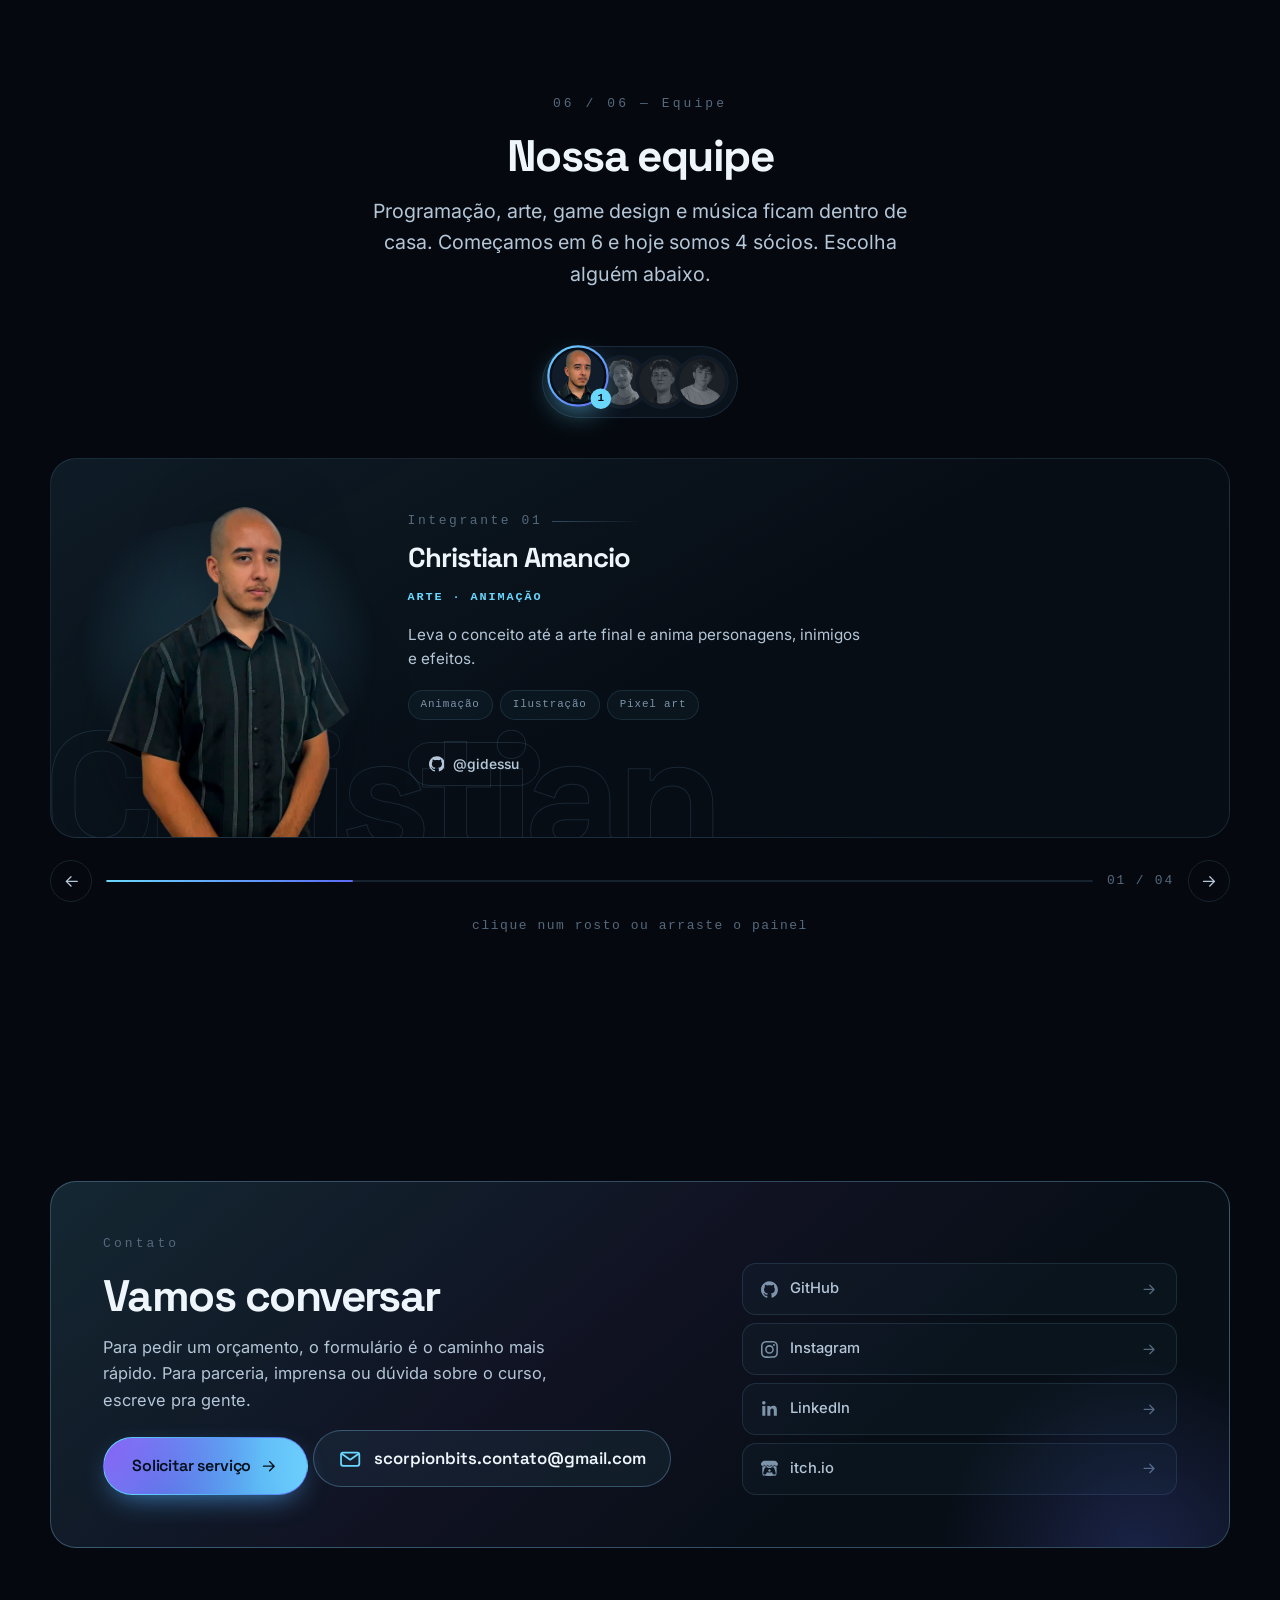
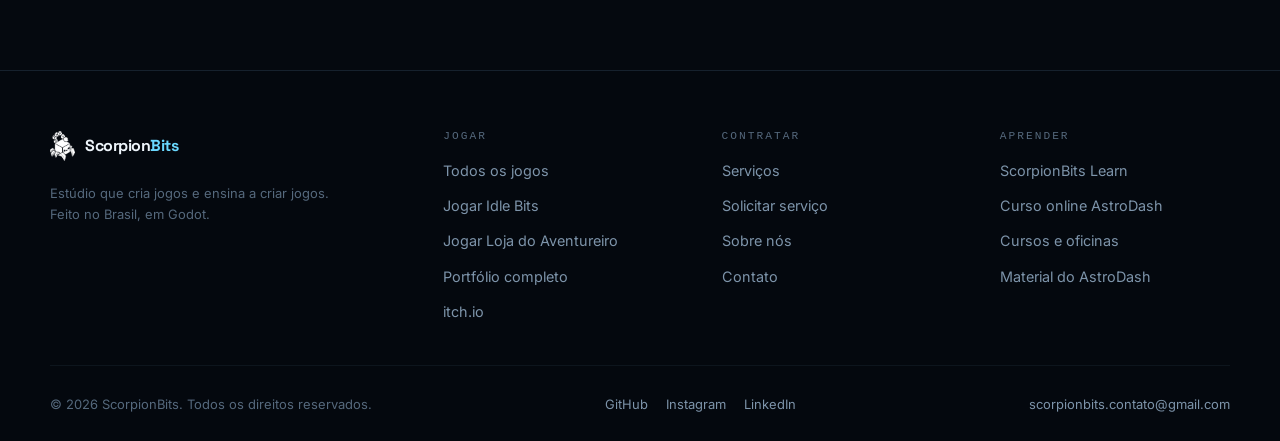
==== commit aff5cb15: "feat(site): organiza o site por público e cria a área de serviços - Home: três caminhos (Jogar, Cont" ====
--- a/index.html
+++ b/index.html
@@ -5,26 +5,50 @@
     <meta charset="UTF-8">
     <meta name="viewport" content="width=device-width, initial-scale=1">
     <meta name="theme-color" content="#05090f">
-    <title>Scorpion Bits — Estúdio de jogos indie</title>
+    <title>ScorpionBits — Estúdio que cria jogos e ensina a criar jogos</title>
     <meta name="description"
-        content="A Scorpion Bits é um estúdio de jogos indie focado em mecânicas polidas, game feel responsivo e direção de arte própria. Também ensinamos game dev do zero no SESC.">
+        content="A ScorpionBits é um estúdio que cria jogos e ensina a criar jogos. Jogue de graça, contrate o estúdio para o seu jogo ou aprenda Godot nos nossos cursos.">
     <link rel="canonical" href="https://scorpionbits.com/">
 
     <meta property="og:type" content="website">
     <meta property="og:url" content="https://scorpionbits.com/">
-    <meta property="og:title" content="Scorpion Bits — Estúdio de jogos indie">
+    <meta property="og:title" content="ScorpionBits — Estúdio que cria jogos e ensina a criar jogos">
     <meta property="og:description"
-        content="Estúdio de jogos indie focado em mecânicas polidas, game feel responsivo e direção de arte própria.">
+        content="Jogue nossos jogos de graça, contrate o estúdio para o seu projeto ou aprenda a criar jogos na Godot.">
     <meta property="og:image" content="https://scorpionbits.com/assets/og-cover.png">
     <meta property="og:locale" content="pt_BR">
+    <meta property="og:site_name" content="ScorpionBits">
+    <meta property="og:image:width" content="1200">
+    <meta property="og:image:height" content="630">
+    <meta property="og:image:alt" content="ScorpionBits: estúdio que cria jogos e ensina a criar jogos">
     <meta name="twitter:card" content="summary_large_image">
+
+    <script type="application/ld+json">
+    {
+        "@context": "https://schema.org",
+        "@type": "Organization",
+        "name": "ScorpionBits",
+        "url": "https://scorpionbits.com/",
+        "logo": "https://scorpionbits.com/assets/logo.png",
+        "image": "https://scorpionbits.com/assets/og-cover.png",
+        "description": "Estúdio que cria jogos e ensina a criar jogos.",
+        "email": "scorpionbits.contato@gmail.com",
+        "sameAs": [
+            "https://github.com/scorpion-bits",
+            "https://instagram.com/scorpionbits_",
+            "https://www.linkedin.com/company/scorpionbits",
+            "https://scorpionbits.itch.io/",
+            "https://learn.scorpionbits.com/"
+        ]
+    }
+    </script>
 
     <link rel="icon" href="assets/favicon.png" type="image/png">
     <link rel="apple-touch-icon" href="assets/favicon.png">
     <link rel="preload" as="font" type="font/woff2" href="assets/fonts/grotesk-latin.woff2" crossorigin>
     <link rel="preload" as="font" type="font/woff2" href="assets/fonts/inter-latin.woff2" crossorigin>
     <link rel="preload" as="image" href="assets/logo-poster.png">
-    <link rel="stylesheet" href="css/style.css?v=92">
+    <link rel="stylesheet" href="css/style.css?v=93">
     <script>
         /* Modo leve: decidido antes da primeira pintura. Níveis: 1 = sem os
            efeitos decorativos; 2 = também sem o vídeo do mascote. Vem de
@@ -259,17 +283,16 @@
         <div class="dock-inner">
             <a href="#topo" class="dock-brand">
                 <img src="assets/logo-glyph.png" width="25" height="31" alt="">
-                Scorpion<em>Bits</em>
+                <span>Scorpion<em>Bits</em></span>
             </a>
 
             <div class="dock-panel" id="dock-panel">
                 <nav class="dock-nav" aria-label="Principal">
-                    <a class="dock-link" href="#estudio">Estúdio</a>
+                    <a class="dock-link" href="jogos.html">Jogos</a>
+                    <a class="dock-link" href="servicos.html">Serviços</a>
                     <a class="dock-link" href="#curso">Cursos</a>
-                    <a class="dock-link" href="#equipe">Equipe</a>
-                    <a class="dock-link" href="#projetos">Projetos</a>
-                    <a class="dock-link" href="jogos.html">Jogos</a>
                     <a class="dock-link" href="sobre.html">Sobre</a>
+                    <a class="dock-link" href="contato.html">Contato</a>
                 </nav>
 
                 <div class="dock-social">
@@ -299,7 +322,7 @@
                     </a>
                 </div>
 
-                <a class="btn btn--solid btn--sm dock-cta" href="https://learn.scorpionbits.com/cursos/astrodash?utm_source=site&amp;utm_medium=referral&amp;utm_campaign=site_scorpionbits&amp;utm_content=menu">Curso AstroDash</a>
+                <a class="btn btn--solid btn--sm dock-cta" href="solicitar.html">Solicitar serviço</a>
             </div>
 
             <button class="dock-toggle" data-dock-toggle aria-label="Abrir menu" aria-expanded="false"
@@ -318,11 +341,12 @@
              ============================================================= -->
         <section class="wrap hero" id="topo">
             <nav class="hero-rail hero-rail--l" aria-label="Seções">
-                <a href="#topo" class="is-on">01</a>
-                <a href="#estudio">02</a>
-                <a href="#curso">03</a>
-                <a href="#equipe">04</a>
-                <a href="#projetos">05</a>
+                <a href="#topo" class="is-on" aria-label="Seção 01: início">01</a>
+                <a href="#caminhos" aria-label="Seção 02: por onde começar">02</a>
+                <a href="#jogos" aria-label="Seção 03: jogos">03</a>
+                <a href="#servicos" aria-label="Seção 04: serviços">04</a>
+                <a href="#curso" aria-label="Seção 05: cursos">05</a>
+                <a href="#equipe" aria-label="Seção 06: equipe">06</a>
             </nav>
 
             <div class="hero-rail hero-rail--r">
@@ -349,8 +373,9 @@
 
             <div class="hero-mid">
             <div class="hero-stage">
-                <h1 class="hero-type">
-                    <span class="hero-sr">Scorpion Bits — ideias que viram jogo.</span>
+                <!-- O nome acessível vem do aria-label: as duas linhas visíveis são
+                     aria-hidden porque a máquina de escrever muda o texto delas. -->
+                <h1 class="hero-type" aria-label="ScorpionBits: ideias que viram jogo">
                     <span class="hero-l1" aria-hidden="true"><span class="hero-ln">Ideias que</span></span>
                     <span class="hero-l3" aria-hidden="true"><span class="hero-ln">viram jogo<em>.</em></span></span>
                 </h1>
@@ -409,45 +434,52 @@
                     </g>
                 </svg>
                 <img class="hero-mascot" src="assets/logo-poster.png" width="320" height="426" fetchpriority="high"
-                    alt="Mascote da Scorpion Bits: um escorpião montado com cubos isométricos">
+                    alt="Mascote da ScorpionBits: um escorpião montado com cubos isométricos">
                 <video class="hero-mascot hero-mascot--anim" data-anim="assets/logo-anim.webm"
                     width="320" height="426" muted loop playsinline preload="none" aria-hidden="true"
                     disablepictureinpicture disableremoteplayback></video>
-                <button type="button" class="hero-play" data-game-open aria-haspopup="dialog"
+                <!-- Link de verdade: sem JS leva ao jogo em jogos.html; com JS,
+                     o main.js abre o jogo aqui mesmo, por cima da página. -->
+                <a class="hero-play" href="jogos.html#rabo-de-cubos" data-game-open
                     aria-label="Jogar Rabo de Cubos, um jogo escondido no escorpião">
                     <span class="hero-play-chip" aria-hidden="true"><i></i><span>jogar</span></span>
-                </button>
+                </a>
             </div>
 
             <p class="hero-note hero-note--l">
                 <i></i>
-                <span><b>Estúdio indie</b>desenvolvemos jogos</span>
+                <span><b>Estúdio</b>criamos jogos</span>
             </p>
 
             <p class="hero-note hero-note--r">
                 <i></i>
-                <span><b>Cursos</b>game dev do zero</span>
+                <span><b>Escola</b>ensinamos a criar</span>
             </p>
             </div>
 
+            <p class="hero-lead">
+                A <strong>ScorpionBits</strong> é um estúdio que cria jogos e ensina a criar jogos.
+            </p>
+
             <div class="hero-actions">
-                <a class="btn btn--solid btn--lg" href="https://learn.scorpionbits.com/cursos?utm_source=site&amp;utm_medium=referral&amp;utm_campaign=site_scorpionbits&amp;utm_content=hero">
-                    Ver os cursos
+                <a class="btn btn--solid btn--lg" href="#jogos">
+                    Jogar
                     <svg class="icon">
                         <use href="#i-arrow-right" />
                     </svg>
                 </a>
-                <a class="btn btn--wire btn--lg" href="#equipe">Conhecer o time</a>
+                <a class="btn btn--wire btn--lg" href="servicos.html">Contratar</a>
+                <a class="btn btn--wire btn--lg" href="#curso">Aprender</a>
             </div>
             </div>
 
             <div class="hero-base">
                 <p class="hero-stat">
-                    <b>21</b>
-                    <span>módulos de curso</span>
+                    <b>7</b>
+                    <span>módulos no curso online</span>
                 </p>
 
-                <a class="hero-cue" href="#estudio">
+                <a class="hero-cue" href="#caminhos">
                     <i>
                         <svg class="icon">
                             <use href="#i-arrow-down" />
@@ -485,79 +517,274 @@
         </section>
 
         <!-- =============================================================
-             ESTÚDIO — caixas fora de linha em volta da peça central
+             OS TRÊS CAMINHOS — cada público acha o seu logo abaixo do hero
              ============================================================= -->
-        <section class="wrap bay" id="estudio">
+        <section class="wrap bay bay--tight" id="caminhos">
             <header class="sec-head reveal" style="max-width:52ch">
-                <span class="sec-index">02 / 05 — O estúdio</span>
-                <h2 class="sec-title">Jogo bom é jogo<br>que responde bem</h2>
+                <span class="sec-index">02 / 06 — Por onde começar</span>
+                <h2 class="sec-title">O que traz você aqui?</h2>
+            </header>
+
+            <ul class="paths reveal stagger">
+                <li>
+                    <a class="work-item path" href="#jogos">
+                        <span class="path-num">01 — Jogar</span>
+                        <svg class="path-cube" viewBox="-11 -11 22 22" aria-hidden="true" focusable="false">
+                            <path d="M0 -9 L7.8 -4.5 L7.8 4.5 L0 9 L-7.8 4.5 L-7.8 -4.5 Z M0 0 L0 -9 M0 0 L-7.8 4.5 M0 0 L7.8 4.5"
+                                fill="none" stroke="currentColor" stroke-width="0.9" stroke-linejoin="round" />
+                        </svg>
+                        <h3>Quero jogar</h3>
+                        <p>Jogos gratuitos para abrir agora, no navegador ou no itch.io.</p>
+                        <span class="path-go">
+                            Ver os jogos
+                            <svg class="icon">
+                                <use href="#i-arrow-right" />
+                            </svg>
+                        </span>
+                    </a>
+                </li>
+                <li>
+                    <a class="work-item path path--blue" href="servicos.html">
+                        <span class="path-num">02 — Contratar</span>
+                        <svg class="path-cube" viewBox="-11 -11 22 22" aria-hidden="true" focusable="false">
+                            <path d="M0 -9 L7.8 -4.5 L7.8 4.5 L0 9 L-7.8 4.5 L-7.8 -4.5 Z M0 0 L0 -9 M0 0 L-7.8 4.5 M0 0 L7.8 4.5"
+                                fill="none" stroke="currentColor" stroke-width="0.9" stroke-linejoin="round" />
+                        </svg>
+                        <h3>Quero contratar</h3>
+                        <p>Um jogo, a arte de um jogo ou um treinamento gamificado para a sua empresa.</p>
+                        <span class="path-go">
+                            Ver os serviços
+                            <svg class="icon">
+                                <use href="#i-arrow-right" />
+                            </svg>
+                        </span>
+                    </a>
+                </li>
+                <li>
+                    <a class="work-item path path--violet" href="#curso">
+                        <span class="path-num">03 — Aprender</span>
+                        <svg class="path-cube" viewBox="-11 -11 22 22" aria-hidden="true" focusable="false">
+                            <path d="M0 -9 L7.8 -4.5 L7.8 4.5 L0 9 L-7.8 4.5 L-7.8 -4.5 Z M0 0 L0 -9 M0 0 L-7.8 4.5 M0 0 L7.8 4.5"
+                                fill="none" stroke="currentColor" stroke-width="0.9" stroke-linejoin="round" />
+                        </svg>
+                        <h3>Quero aprender</h3>
+                        <p>Cursos online para você e oficinas para escolas, empresas e eventos.</p>
+                        <span class="path-go">
+                            Ver os cursos
+                            <svg class="icon">
+                                <use href="#i-arrow-right" />
+                            </svg>
+                        </span>
+                    </a>
+                </li>
+            </ul>
+        </section>
+
+        <!-- =============================================================
+             JOGOS — no ar com "Jogar agora"; os do forno ficam separados. A lista completa é o jogos.html.
+             ============================================================= -->
+        <section class="wrap bay" id="jogos">
+            <header class="sec-head reveal" style="max-width:52ch">
+                <span class="sec-index">03 / 06 — Jogos</span>
+                <h2 class="sec-title">Escolha um<br>e jogue agora</h2>
                 <p class="sec-lead">
-                    Somos quatro pessoas construindo os primeiros títulos da casa. Quatro
-                    coisas seguram tudo o que sai daqui.
+                    Todos de graça. Os de navegador abrem direto aqui no site, no
+                    computador e no celular; os outros estão no itch.io.
                 </p>
             </header>
 
-            <div class="why reveal">
-                <div class="why-col why-col--l">
-                    <article class="why-card o1">
-                        <div class="why-card-in">
-                            <span class="why-num">01</span>
-                            <h3>Mecânicas polidas</h3>
-                            <p>
-                                Poucas mecânicas bem resolvidas valem mais que uma lista de
-                                recursos pela metade. Testamos até parecer óbvio pra quem joga.
-                            </p>
+            <div class="games reveal stagger">
+                <article class="work-item game">
+                    <div class="game-cover">
+                        <img src="assets/projetos/tirania.webp" width="1023" height="604"
+                            loading="lazy" decoding="async"
+                            alt="Ilustração de um homem de capa vermelha e gola de pelo, ajoelhado sob um foco de luz e segurando uma coroa.">
+                    </div>
+                    <div class="game-body">
+                        <span class="pill pill--live">No ar</span>
+                        <h3>Tirania</h3>
+                        <p>
+                            A nobreza fugiu levando a comida e a água do reino. Como
+                            Aurora, você resgata provisões nas ruelas esquecidas e sobe
+                            ao trono para um duelo decisivo com o rei.
+                        </p>
+                        <ul class="tool-list">
+                            <li>Web</li>
+                            <li>Windows</li>
+                            <li>Linux</li>
+                            <li>Grátis</li>
+                        </ul>
+                        <div class="game-actions">
+                            <a class="btn btn--solid" href="https://scorpionbits.itch.io/tirania" target="_blank" rel="noopener">
+                                Jogar agora
+                                <svg class="icon">
+                                    <use href="#i-external" />
+                                </svg>
+                            </a>
                         </div>
-                    </article>
-
-                    <article class="why-card o3">
-                        <div class="why-card-in">
-                            <span class="why-num">03</span>
-                            <h3>Arte e som da casa</h3>
-                            <p>
-                                Do sprite à trilha, tudo é produzido internamente. Cada projeto
-                                sai com uma cara que só ele tem.
-                            </p>
+                    </div>
+                </article>
+
+                <article class="work-item game">
+                    <div class="game-cover">
+                        <img src="assets/projetos/astrodash.webp" width="1440" height="810"
+                            loading="lazy" decoding="async"
+                            alt="Tela de título do AstroDash, em pixel art: o nome do jogo cruzando um céu estrelado entre dois meteoros.">
+                    </div>
+                    <div class="game-body">
+                        <span class="pill pill--live">No ar</span>
+                        <h3>AstroDash</h3>
+                        <p>
+                            Pilote entre meteoros e obstáculos num jogo de gameplay
+                            direto e rápido. O Modo História, com fases e chefes, está
+                            em desenvolvimento.
+                        </p>
+                        <ul class="tool-list">
+                            <li>Web</li>
+                            <li>Windows</li>
+                            <li>Grátis</li>
+                        </ul>
+                        <div class="game-actions">
+                            <a class="btn btn--solid" href="https://scorpionbits.itch.io/astrodash" target="_blank" rel="noopener">
+                                Jogar agora
+                                <svg class="icon">
+                                    <use href="#i-external" />
+                                </svg>
+                            </a>
+                            <a class="btn btn--wire" href="https://learn.scorpionbits.com/cursos/astrodash?utm_source=site&amp;utm_medium=referral&amp;utm_campaign=site_scorpionbits&amp;utm_content=projetos">Aprenda a criar este jogo</a>
                         </div>
-                    </article>
-                </div>
-
-                <div class="why-core" aria-hidden="true">
-                    <img src="assets/cube.png" width="142" height="160" alt="" loading="lazy">
-                </div>
-
-                <div class="why-col why-col--r">
-                    <article class="why-card o2">
-                        <div class="why-card-in">
-                            <span class="why-num">02</span>
-                            <h3>Game feel responsivo</h3>
-                            <p>
-                                Peso, aceleração, recuo, pausa de impacto. É o que separa um
-                                comando que funciona de um que dá vontade de repetir.
-                            </p>
+                    </div>
+                </article>
+            </div>
+
+            <!-- Idle Bits: roda aqui mesmo no site (jogo/). Em formato "feature" porque a grade
+                 acima tem 2 colunas e um terceiro cartão sobraria sozinho na linha de baixo. -->
+            <div class="games games--stack reveal stagger" style="margin-top:clamp(1rem,2.5vw,1.5rem)">
+                <article class="work-item game game--feature">
+                    <div class="game-cover">
+                        <img src="assets/projetos/idle.webp" width="1440" height="810"
+                            loading="lazy" decoding="async"
+                            alt="Tela do Idle Bits: um cubo isométrico sobre um pedestal, com o contador de bits no topo e painéis de upgrades nas laterais.">
+                    </div>
+                    <div class="game-body">
+                        <span class="pill pill--live">No ar</span>
+                        <h3>Idle Bits</h3>
+                        <p>
+                            Um clicker isométrico que roda direto no navegador: clique no
+                            cubo, monte seu estúdio, evolua e explore uma árvore com 100
+                            habilidades. Sem instalar nada.
+                        </p>
+                        <ul class="tool-list">
+                            <li>Navegador</li>
+                            <li>Computador</li>
+                            <li>Celular</li>
+                            <li>Grátis</li>
+                        </ul>
+                        <div class="game-actions">
+                            <a class="btn btn--solid" href="jogo/">
+                                Jogar agora
+                                <svg class="icon">
+                                    <use href="#i-arrow-right" />
+                                </svg>
+                            </a>
                         </div>
-                    </article>
-
-                    <article class="why-card o4">
-                        <div class="why-card-in">
-                            <span class="why-num">04</span>
-                            <h3>Ensinar o que fazemos</h3>
-                            <p>
-                                Escrevemos material de curso do zero. Quem explica bem entende
-                                melhor — e a turma sai fazendo, não assistindo.
-                            </p>
-                        </div>
-                    </article>
-                </div>
+                    </div>
+                </article>
+            </div>
+
+            <p class="tag work-label">No forno</p>
+
+            <div class="games games--trio reveal stagger">
+                <article class="work-item work-item--sm">
+                    <span class="pill pill--wip">Em desenvolvimento</span>
+                    <h3>Tower Defence</h3>
+                    <p>
+                        Defesa de torres com árvore de habilidades e crafting: você
+                        fabrica as próprias torres. Oito tipos já estão configurados.
+                    </p>
+                </article>
+
+                <article class="work-item work-item--sm">
+                    <span class="pill pill--wip">Pré-produção</span>
+                    <h3>Sitis</h3>
+                    <p>
+                        Ação top-down em pixel art. Presa numa dungeon sem água, Iris
+                        luta para chegar à superfície com poderes que gastam a própria
+                        hidratação.
+                    </p>
+                </article>
+
+                <article class="work-item work-item--sm">
+                    <span class="pill pill--wip">Pré-produção</span>
+                    <h3>Projeto noir</h3>
+                    <p>
+                        Jogo de investigação com estética noir. Personagem e cenário
+                        em pixel art já desenhados; as mecânicas ainda estão em
+                        planejamento.
+                    </p>
+                </article>
+            </div>
+
+            <div class="work-cta reveal">
+                <a class="btn btn--solid btn--lg" href="jogos.html">
+                    Ver todos os jogos
+                    <svg class="icon">
+                        <use href="#i-arrow-right" />
+                    </svg>
+                </a>
+                <a class="btn btn--wire btn--lg" href="portfolio.html">Portfólio completo</a>
             </div>
         </section>
 
         <!-- =============================================================
-             CURSOS — o próximo (ou em andamento) em cima, os concluídos embaixo
+             SERVIÇOS — resumo. A versão completa é o servicos.html.
+             ============================================================= -->
+        <section class="wrap bay" id="servicos">
+            <header class="sec-head reveal" style="max-width:56ch">
+                <span class="sec-index">04 / 06 — Serviços</span>
+                <h2 class="sec-title">Contrate o estúdio<br>para o seu projeto</h2>
+                <p class="sec-lead">
+                    Programação, arte, game design e áudio ficam dentro de casa.
+                    Você conta a ideia e a gente volta com uma proposta.
+                </p>
+            </header>
+
+            <div class="tool-groups reveal stagger">
+                <a class="tool-group tool-group--link" href="servicos.html#jogos">
+                    <h3>Desenvolvimento de jogos</h3>
+                    <p>Jogos sob medida para web, computador e celular, feitos na Godot.</p>
+                </a>
+                <a class="tool-group tool-group--link" href="servicos.html#arte">
+                    <h3>Arte para jogos</h3>
+                    <p>Pixel art, arte 2D, arte isométrica, animação e áudio para o seu jogo.</p>
+                </a>
+                <a class="tool-group tool-group--link" href="servicos.html#gamificacao">
+                    <h3>Gamificação para empresas</h3>
+                    <p>Jogos e experiências interativas para treinamento, lançamento ou engajamento.</p>
+                </a>
+                <a class="tool-group tool-group--link" href="servicos.html#oficinas">
+                    <h3>Cursos e oficinas</h3>
+                    <p>Oficinas, cursos presenciais, extracurricular e game jams para instituições.</p>
+                </a>
+            </div>
+
+            <div class="work-cta reveal">
+                <a class="btn btn--solid btn--lg" href="solicitar.html">
+                    Solicitar serviço
+                    <svg class="icon">
+                        <use href="#i-arrow-right" />
+                    </svg>
+                </a>
+                <a class="btn btn--wire btn--lg" href="servicos.html">Ver todos os serviços</a>
+            </div>
+        </section>
+
+        <!-- =============================================================
+             CURSOS — online em destaque, eventos realizados, próximos e as duas chamadas
              ============================================================= -->
         <section class="wrap bay" id="curso">
             <header class="sec-head reveal" style="max-width:56ch">
-                <span class="sec-index">03 / 05 — Educação</span>
+                <span class="sec-index">05 / 06 — Cursos</span>
                 <h2 class="sec-title">Ensinamos game dev<br>do zero</h2>
                 <p class="sec-lead">
                     Curso online e oficinas presenciais para quem nunca programou, com
@@ -570,12 +797,12 @@
             <div class="course reveal">
                 <div class="course-figure">
                     <div class="lab-topo">
-                        <p class="lab-legenda">Scorpion Bits Learn · aulas em vídeo</p>
+                        <p class="lab-legenda">ScorpionBits Learn · aulas em vídeo</p>
                     </div>
                     <figure class="lab-shot">
                         <img src="assets/astrodash-curso-online.webp" width="1280" height="720"
                             loading="lazy" decoding="async"
-                            alt="Capa do curso AstroDash: o mascote da Scorpion Bits entre asteroides, com o texto Crie seu jogo na Godot, do zero ao jogo pronto.">
+                            alt="Capa do curso AstroDash: o mascote da ScorpionBits entre asteroides, com o texto Crie seu jogo na Godot, do zero ao jogo pronto.">
                     </figure>
                 </div>
 
@@ -657,11 +884,45 @@
                         <span class="pill pill--wip">Em breve</span>
                         <h3 class="curso-card-titulo">Próximos cursos</h3>
                         <p>
-                            Quer levar uma oficina de game dev para a sua escola, empresa ou
-                            evento? A gente monta o material do zero.
+                            Novos cursos online e novas turmas presenciais estão sendo
+                            preparados. As novidades saem primeiro na ScorpionBits Learn.
                         </p>
-                        <a class="btn btn--wire" href="contato.html">Falar com a gente</a>
+                        <a class="btn btn--wire" href="https://learn.scorpionbits.com/cursos?utm_source=site&amp;utm_medium=referral&amp;utm_campaign=site_scorpionbits&amp;utm_content=proximos_cursos">Acompanhar na Learn</a>
                     </div>
+                </article>
+            </div>
+        
+            <p class="cursos-grupo reveal">Por onde seguir</p>
+
+            <div class="duo reveal">
+                <article class="work-item duo-card">
+                    <span class="tag">Para você</span>
+                    <h3>Quero aprender</h3>
+                    <p>
+                        Cursos online gravados, no seu ritmo, na plataforma
+                        ScorpionBits Learn. Comece pelo AstroDash, do zero.
+                    </p>
+                    <a class="btn btn--solid" href="https://learn.scorpionbits.com/cursos?utm_source=site&amp;utm_medium=referral&amp;utm_campaign=site_scorpionbits&amp;utm_content=quero_aprender">
+                        Ver os cursos online
+                        <svg class="icon">
+                            <use href="#i-arrow-right" />
+                        </svg>
+                    </a>
+                </article>
+
+                <article class="work-item duo-card">
+                    <span class="tag">Para escolas, empresas e eventos</span>
+                    <h3>Quero levar para minha escola ou empresa</h3>
+                    <p>
+                        Oficinas, cursos presenciais, extracurricular e game jams,
+                        no formato que a sua instituição precisa.
+                    </p>
+                    <a class="btn btn--solid" href="solicitar.html?servico=oficinas">
+                        Pedir uma proposta
+                        <svg class="icon">
+                            <use href="#i-arrow-right" />
+                        </svg>
+                    </a>
                 </article>
             </div>
         </section>
@@ -671,16 +932,16 @@
              ============================================================= -->
         <section class="wrap bay" id="equipe">
             <header class="sec-head reveal" style="text-align:center;max-width:56ch;margin-inline:auto">
-                <span class="sec-index">04 / 05 — Quem faz</span>
+                <span class="sec-index">06 / 06 — Equipe</span>
                 <h2 class="sec-title">Nossa equipe</h2>
                 <p class="sec-lead" style="margin-inline:auto">
                     Programação, arte, game design e música ficam dentro de casa.
-                    Escolha alguém no cluster abaixo.
+                    Começamos em 6 e hoje somos 4 sócios. Escolha alguém abaixo.
                 </p>
             </header>
 
             <div class="reveal" data-roster>
-                <div class="roster" role="tablist" aria-label="Integrantes da Scorpion Bits">
+                <div class="roster" role="tablist" aria-label="Integrantes da ScorpionBits">
                     <button class="roster-btn" role="tab" aria-selected="false"
                         aria-label="Thales Hajes">
                         <img src="assets/equipe/thales-rosto.webp" width="54" height="54" alt=""
@@ -807,7 +1068,7 @@
                         </svg>
                     </button>
                     <div class="stage-rail" aria-hidden="true"><span data-rail></span></div>
-                    <span class="stage-count" data-count>01 / 06</span>
+                    <span class="stage-count" data-count>01 / 04</span>
                     <button class="stage-btn" data-next aria-label="Próximo integrante">
                         <svg class="icon">
                             <use href="#i-arrow-right" />
@@ -816,165 +1077,6 @@
                 </div>
 
                 <span class="stage-hint">clique num rosto ou arraste o painel</span>
-            </div>
-        </section>
-
-        <!-- =============================================================
-             PROJETOS — três jogos no ar (um deles roda aqui no site), três no forno. A versão completa,
-             com o estágio real de cada um, é o portfolio.html.
-             ============================================================= -->
-        <section class="wrap bay" id="projetos">
-            <header class="sec-head reveal" style="max-width:52ch">
-                <span class="sec-index">05 / 05 — Projetos</span>
-                <h2 class="sec-title">Jogos no ar e<br>jogos no forno</h2>
-                <p class="sec-lead">
-                    Somos um estúdio novo, mas já temos jogo no ar. Nada aqui é
-                    vaporware: este é o estado real de cada projeto.
-                </p>
-            </header>
-
-            <div class="games reveal stagger">
-                <article class="work-item game">
-                    <div class="game-cover">
-                        <img src="assets/projetos/tirania.webp" width="1023" height="604"
-                            loading="lazy" decoding="async"
-                            alt="Ilustração de um homem de capa vermelha e gola de pelo, ajoelhado sob um foco de luz e segurando uma coroa.">
-                    </div>
-                    <div class="game-body">
-                        <span class="pill pill--live">No ar</span>
-                        <h3>Tirania</h3>
-                        <p>
-                            A nobreza fugiu levando a comida e a água do reino. Como
-                            Aurora, você resgata provisões nas ruelas esquecidas e sobe
-                            ao trono para um duelo decisivo com o rei.
-                        </p>
-                        <ul class="tool-list">
-                            <li>Web</li>
-                            <li>Windows</li>
-                            <li>Linux</li>
-                            <li>Grátis</li>
-                        </ul>
-                        <div class="game-actions">
-                            <a class="btn btn--solid" href="https://scorpionbits.itch.io/tirania" target="_blank" rel="noopener">
-                                Jogar no itch.io
-                                <svg class="icon">
-                                    <use href="#i-external" />
-                                </svg>
-                            </a>
-                        </div>
-                    </div>
-                </article>
-
-                <article class="work-item game">
-                    <div class="game-cover">
-                        <img src="assets/projetos/astrodash.webp" width="1440" height="810"
-                            loading="lazy" decoding="async"
-                            alt="Tela de título do AstroDash, em pixel art: o nome do jogo cruzando um céu estrelado entre dois meteoros.">
-                    </div>
-                    <div class="game-body">
-                        <span class="pill pill--live">No ar</span>
-                        <h3>AstroDash</h3>
-                        <p>
-                            Pilote entre meteoros e obstáculos num jogo de gameplay
-                            direto e rápido. O Modo História, com fases e chefes, está
-                            em desenvolvimento.
-                        </p>
-                        <ul class="tool-list">
-                            <li>Pixel art</li>
-                            <li>Godot</li>
-                            <li>Grátis</li>
-                        </ul>
-                        <div class="game-actions">
-                            <a class="btn btn--solid" href="https://scorpionbits.itch.io/astrodash" target="_blank" rel="noopener">
-                                Jogar no itch.io
-                                <svg class="icon">
-                                    <use href="#i-external" />
-                                </svg>
-                            </a>
-                            <a class="btn btn--wire" href="https://learn.scorpionbits.com/cursos/astrodash?utm_source=site&amp;utm_medium=referral&amp;utm_campaign=site_scorpionbits&amp;utm_content=projetos">Aprenda a criar este jogo</a>
-                        </div>
-                    </div>
-                </article>
-            </div>
-
-            <!-- Idle Bits: roda aqui mesmo no site (jogo/). Em formato "feature" porque a grade
-                 acima tem 2 colunas e um terceiro cartão sobraria sozinho na linha de baixo. -->
-            <div class="games games--stack reveal stagger" style="margin-top:clamp(1rem,2.5vw,1.5rem)">
-                <article class="work-item game game--feature">
-                    <div class="game-cover">
-                        <img src="assets/projetos/idle.webp" width="1440" height="810"
-                            loading="lazy" decoding="async"
-                            alt="Tela do Idle Bits: um cubo isométrico sobre um pedestal, com o contador de bits no topo e painéis de upgrades nas laterais.">
-                    </div>
-                    <div class="game-body">
-                        <span class="pill pill--live">No ar</span>
-                        <h3>Idle Bits</h3>
-                        <p>
-                            Um clicker isométrico que roda direto no navegador: clique no
-                            cubo, monte seu estúdio, evolua e explore uma árvore com 100
-                            habilidades. Sem instalar nada.
-                        </p>
-                        <ul class="tool-list">
-                            <li>Web</li>
-                            <li>Isométrico</li>
-                            <li>PixiJS</li>
-                            <li>Grátis</li>
-                        </ul>
-                        <div class="game-actions">
-                            <a class="btn btn--solid" href="jogo/">
-                                Jogar agora
-                                <svg class="icon">
-                                    <use href="#i-arrow-right" />
-                                </svg>
-                            </a>
-                        </div>
-                    </div>
-                </article>
-            </div>
-
-            <p class="tag work-label">No forno</p>
-
-            <div class="games games--trio reveal stagger">
-                <article class="work-item work-item--sm">
-                    <span class="pill pill--wip">Em desenvolvimento</span>
-                    <h3>Tower Defence</h3>
-                    <p>
-                        Defesa de torres com árvore de habilidades e crafting: você
-                        fabrica as próprias torres. Oito tipos já estão configurados.
-                    </p>
-                </article>
-
-                <article class="work-item work-item--sm">
-                    <span class="pill pill--wip">Pré-produção</span>
-                    <h3>Sitis</h3>
-                    <p>
-                        Ação top-down em pixel art. Presa numa dungeon sem água, Iris
-                        luta para chegar à superfície com poderes que gastam a própria
-                        hidratação.
-                    </p>
-                </article>
-
-                <article class="work-item work-item--sm">
-                    <span class="pill pill--wip">Pré-produção</span>
-                    <h3>Projeto noir</h3>
-                    <p>
-                        Jogo de investigação com estética noir. Personagem e cenário
-                        em pixel art já desenhados; as mecânicas ainda estão em
-                        planejamento.
-                    </p>
-                </article>
-            </div>
-
-            <div class="work-cta reveal">
-                <a class="btn btn--solid btn--lg" href="portfolio.html">
-                    Ver o portfólio completo
-                    <svg class="icon">
-                        <use href="#i-arrow-right" />
-                    </svg>
-                </a>
-                <a class="btn btn--wire btn--lg" href="https://scorpionbits.itch.io/" target="_blank" rel="noopener">
-                    Todos os jogos no itch.io
-                </a>
             </div>
         </section>
 
@@ -987,9 +1089,16 @@
                     <span class="sec-index">Contato</span>
                     <h2>Vamos conversar</h2>
                     <p>
-                        Ideia de jogo, proposta de parceria, aula, workshop ou só uma dúvida
-                        sobre o curso? Escreve pra gente.
+                        Para pedir um orçamento, o formulário é o caminho mais rápido.
+                        Para parceria, imprensa ou dúvida sobre o curso, escreve pra gente.
                     </p>
+
+                    <a class="btn btn--solid btn--lg contact-cta" href="solicitar.html">
+                        Solicitar serviço
+                        <svg class="icon">
+                            <use href="#i-arrow-right" />
+                        </svg>
+                    </a>
 
                     <a class="email-link" href="mailto:scorpionbits.contato@gmail.com">
                         <svg class="icon icon--lg">
@@ -1058,65 +1167,64 @@
         <div class="wrap">
             <div class="footer-grid">
                 <div class="footer-about">
-                    <a href="#topo" class="dock-brand" style="margin-right:0">
+                    <a href="index.html" class="dock-brand" style="margin-right:0">
                         <img src="assets/logo-glyph.png" width="25" height="31" alt="" loading="lazy">
-                        Scorpion<em>Bits</em>
+                        <span>Scorpion<em>Bits</em></span>
                     </a>
                     <p>
-                        Estúdio de jogos indie e educação em desenvolvimento de jogos.
+                        Estúdio que cria jogos e ensina a criar jogos.
                         Feito no Brasil, em Godot.
                     </p>
                 </div>
 
                 <div class="footer-col">
-                    <h4>Estúdio</h4>
+                    <h4>Jogar</h4>
                     <ul>
-                        <li><a href="sobre.html">Sobre nós</a></li>
-                        <li><a href="#estudio">O que fazemos</a></li>
-                        <li><a href="#equipe">Equipe</a></li>
-                        <li><a href="#projetos">Projetos</a></li>
+                        <li><a href="jogos.html">Todos os jogos</a></li>
+                        <li><a href="jogo/">Jogar Idle Bits</a></li>
+                        <li><a href="loja/">Jogar Loja do Aventureiro</a></li>
                         <li><a href="portfolio.html">Portfólio completo</a></li>
-                        <li><a href="jogos.html">Jogos de navegador</a></li>
-                        <li><a href="jogo/">Jogar Idle Bits</a></li>
+                        <li><a href="https://scorpionbits.itch.io/" target="_blank" rel="noopener">itch.io</a></li>
                     </ul>
                 </div>
 
                 <div class="footer-col">
-                    <h4>Cursos</h4>
+                    <h4>Contratar</h4>
                     <ul>
-                        <li><a href="https://learn.scorpionbits.com/cursos?utm_source=site&amp;utm_medium=referral&amp;utm_campaign=site_scorpionbits&amp;utm_content=rodape">Scorpion Bits Learn</a></li>
+                        <li><a href="servicos.html">Serviços</a></li>
+                        <li><a href="solicitar.html">Solicitar serviço</a></li>
+                        <li><a href="sobre.html">Sobre nós</a></li>
+                        <li><a href="contato.html">Contato</a></li>
+                    </ul>
+                </div>
+
+                <div class="footer-col">
+                    <h4>Aprender</h4>
+                    <ul>
+                        <li><a href="https://learn.scorpionbits.com/cursos?utm_source=site&amp;utm_medium=referral&amp;utm_campaign=site_scorpionbits&amp;utm_content=rodape">ScorpionBits Learn</a></li>
                         <li><a href="https://learn.scorpionbits.com/cursos/astrodash?utm_source=site&amp;utm_medium=referral&amp;utm_campaign=site_scorpionbits&amp;utm_content=rodape">Curso online AstroDash</a></li>
-                        <li><a href="#curso">Cursos e oficinas</a></li>
+                        <li><a href="index.html#curso">Cursos e oficinas</a></li>
                         <li>
                             <a href="https://scorpionbits.com/mini-curso-astrodash/slides/#1" target="_blank"
                                 rel="noopener">Material do AstroDash</a>
                         </li>
                     </ul>
                 </div>
-
-                <div class="footer-col">
-                    <h4>Redes</h4>
-                    <ul>
-                        <li><a href="https://github.com/scorpion-bits" target="_blank" rel="noopener">GitHub</a></li>
-                        <li><a href="https://instagram.com/scorpionbits_" target="_blank" rel="noopener">Instagram</a>
-                        </li>
-                        <li>
-                            <a href="https://www.linkedin.com/company/scorpionbits" target="_blank"
-                                rel="noopener">LinkedIn</a>
-                        </li>
-                        <li><a href="https://scorpionbits.itch.io/" target="_blank" rel="noopener">itch.io</a></li>
-                    </ul>
-                </div>
             </div>
 
             <div class="footer-bottom">
-                <p>© 2026 Scorpion Bits. Todos os direitos reservados.</p>
+                <p>© 2026 ScorpionBits. Todos os direitos reservados.</p>
+                <ul class="footer-redes">
+                    <li><a href="https://github.com/scorpion-bits" target="_blank" rel="noopener">GitHub</a></li>
+                    <li><a href="https://instagram.com/scorpionbits_" target="_blank" rel="noopener">Instagram</a></li>
+                    <li><a href="https://www.linkedin.com/company/scorpionbits" target="_blank" rel="noopener">LinkedIn</a></li>
+                </ul>
                 <p><a href="mailto:scorpionbits.contato@gmail.com">scorpionbits.contato@gmail.com</a></p>
             </div>
         </div>
     </footer>
 
-    <script src="js/main.js?v=92" defer></script>
+    <script src="js/main.js?v=93" defer></script>
 </body>
 
 </html>
--- a/css/style.css
+++ b/css/style.css
@@ -1,5 +1,5 @@
 /* ==========================================================================
-   Scorpion Bits
+   ScorpionBits
    Paleta tirada da logo (cubo isométrico) + tipografia própria.
    Nada de CDN: fontes, ícones e arte são servidos daqui.
    ========================================================================== */
@@ -1105,20 +1105,6 @@
     min-height: 0.92em;
 }
 
-/* o texto real, para leitor de tela e para o buscador: as duas linhas
-   visíveis são aria-hidden porque o conteúdo delas muda o tempo todo */
-.hero-sr {
-    position: absolute;
-    width: 1px;
-    height: 1px;
-    margin: -1px;
-    padding: 0;
-    overflow: hidden;
-    clip-path: inset(50%);
-    white-space: nowrap;
-    border: 0;
-}
-
 /* Cursor de terminal. Fica dentro de um invólucro inline que abraça só o
    texto, então acompanha a última letra sem precisar de medição em JS.
 
@@ -3472,6 +3458,714 @@
     color: var(--ink-950);
 }
 
+/* ------------------------------------------------- caminhos e serviços -- */
+/* Tudo aqui reaproveita os tokens e os cartões que já existiam
+   (`.work-item`, `.tool-group`, `.pill`, `.regua`). Só entra o que faltava:
+   os três caminhos da home, o cartão de serviço, os passos e o formulário. */
+
+/* seção colada no hero: metade do respiro de cima */
+.bay--tight {
+    padding-top: calc(var(--bay) * 0.5);
+}
+
+/* a frase que diz o que a ScorpionBits é, logo abaixo do título animado */
+.hero-lead {
+    max-width: 34ch;
+    margin: clamp(1rem, 2.5vh, 1.6rem) auto 0;
+    font-size: var(--s-1);
+    color: var(--text-soft);
+    text-wrap: balance;
+}
+
+.hero-lead strong {
+    color: var(--text);
+    font-weight: 600;
+}
+
+.hero-lead + .hero-actions {
+    margin-top: clamp(1.1rem, 2.5vh, 1.75rem);
+}
+
+/* o "jogar" do mascote virou link: precisa do que o <button> dava de graça */
+a.hero-play {
+    display: block;
+}
+
+/* Os três caminhos. O cartão inteiro é um link: área de toque grande no
+   celular. A cor de cada um vem dos três acentos da marca. */
+.paths {
+    display: grid;
+    grid-template-columns: repeat(3, minmax(0, 1fr));
+    gap: clamp(0.9rem, 2.2vw, 1.5rem);
+}
+
+.path {
+    --tom: var(--cyan);
+    display: flex;
+    flex-direction: column;
+    height: 100%;
+    min-height: clamp(200px, 22vw, 270px);
+    border-color: var(--hair-lit);
+    background: linear-gradient(
+            160deg,
+            color-mix(in srgb, var(--tom) 14%, transparent),
+            transparent 58%
+        ),
+        rgba(12, 20, 31, 0.62);
+}
+
+.path--blue {
+    --tom: var(--blue);
+}
+
+.path--violet {
+    --tom: var(--violet);
+}
+
+.path:hover,
+.path:focus-visible {
+    border-color: var(--tom);
+}
+
+.path-num {
+    font-family: var(--font-mono);
+    font-size: var(--s--1);
+    letter-spacing: 0.2em;
+    text-transform: uppercase;
+    color: var(--tom);
+    margin-bottom: auto;
+    padding-bottom: 1.5rem;
+}
+
+.path-cube {
+    position: absolute;
+    top: clamp(1rem, 2.5vw, 1.6rem);
+    right: clamp(1rem, 2.5vw, 1.6rem);
+    width: clamp(40px, 5vw, 58px);
+    color: var(--tom);
+    opacity: 0.55;
+    transition: transform 0.6s var(--ease), opacity 0.3s;
+}
+
+.path:hover .path-cube {
+    transform: translateY(-4px) rotate(8deg);
+    opacity: 0.95;
+}
+
+.work-item.path h3 {
+    font-size: var(--s-2);
+    margin-bottom: 8px;
+}
+
+.work-item.path p {
+    color: var(--text-soft);
+    margin-bottom: 20px;
+}
+
+.path-go {
+    display: inline-flex;
+    align-items: center;
+    gap: 9px;
+    font-family: var(--font-display);
+    font-weight: 600;
+    font-size: 0.95rem;
+    color: var(--tom);
+}
+
+.path-go .icon {
+    transition: transform 0.28s var(--ease);
+}
+
+.path:hover .path-go .icon {
+    transform: translateX(5px);
+}
+
+/* dois cartões lado a lado: as duas chamadas de cursos */
+.duo {
+    display: grid;
+    grid-template-columns: repeat(2, minmax(0, 1fr));
+    gap: clamp(1rem, 2.5vw, 1.5rem);
+}
+
+.cursos-feitos + .cursos-grupo {
+    margin-top: clamp(3rem, 7vw, 4.5rem);
+}
+
+.duo-card {
+    display: flex;
+    flex-direction: column;
+    align-items: flex-start;
+}
+
+.duo-card .tag {
+    margin-bottom: 16px;
+}
+
+.work-item.duo-card p {
+    color: var(--text-soft);
+    margin-bottom: 24px;
+}
+
+.duo-card .btn {
+    margin-top: auto;
+}
+
+/* cartão de `.tool-groups` que é um link inteiro (resumo de serviços) */
+.tool-group--link {
+    display: block;
+}
+
+.tool-group--link h3 {
+    margin-bottom: 14px;
+}
+
+.tool-group--link p {
+    margin: 0;
+}
+
+.tool-group--link:hover h3 {
+    color: var(--text);
+}
+
+.contact-cta {
+    margin-top: 24px;
+}
+
+.contact .contact-cta + .email-link {
+    margin-top: 16px;
+}
+
+.footer-redes {
+    display: flex;
+    flex-wrap: wrap;
+    gap: 6px 18px;
+}
+
+.footer-bottom a {
+    color: var(--text-dim);
+    transition: color 0.2s;
+}
+
+.footer-bottom a:hover {
+    color: var(--cyan);
+}
+
+/* -- cartão de serviço (servicos.html) ------------------------------------ */
+.services {
+    display: grid;
+    gap: clamp(1rem, 2.5vw, 1.5rem);
+}
+
+.service {
+    display: grid;
+    grid-template-columns: minmax(0, 1fr) minmax(0, 1fr);
+    gap: clamp(1.25rem, 3.5vw, 3rem);
+    scroll-margin-top: calc(var(--dock-h) + 28px);
+}
+
+.service-num {
+    display: block;
+    font-family: var(--font-mono);
+    font-size: var(--s--1);
+    letter-spacing: 0.2em;
+    color: var(--cyan);
+    margin-bottom: 14px;
+}
+
+.work-item.service h2 {
+    font-size: var(--s-2);
+    margin-bottom: 12px;
+}
+
+.work-item.service p {
+    color: var(--text-soft);
+    max-width: 52ch;
+}
+
+.service-para {
+    margin-bottom: 0;
+}
+
+.service-para b,
+.service-label {
+    display: block;
+    font-family: var(--font-mono);
+    font-size: 0.72rem;
+    letter-spacing: 0.16em;
+    text-transform: uppercase;
+    color: var(--text-dim);
+    font-weight: 500;
+    margin-bottom: 6px;
+}
+
+.service-side {
+    display: flex;
+    flex-direction: column;
+    padding-top: 2px;
+}
+
+.service-cases {
+    display: grid;
+    gap: 10px;
+    margin-bottom: 24px;
+}
+
+.service-cases li {
+    padding: 12px 14px;
+    border-radius: var(--r-sm);
+    border: 1px solid var(--hair);
+    background: rgba(106, 216, 254, 0.03);
+    font-size: 0.9rem;
+    color: var(--text-soft);
+}
+
+.service-cases li b {
+    color: var(--text);
+    font-weight: 600;
+}
+
+.service-cases a {
+    color: var(--cyan);
+    text-decoration: underline;
+    text-underline-offset: 3px;
+}
+
+/* marcador de conteúdo que falta: tracejado âmbar, impossível de confundir
+   com texto final */
+.service-cases li.falta,
+.falta {
+    border: 1px dashed rgba(255, 196, 107, 0.5);
+    background: rgba(255, 196, 107, 0.05);
+    color: var(--amber);
+    font-family: var(--font-mono);
+    font-size: 0.8rem;
+}
+
+p.falta {
+    padding: 12px 14px;
+    border-radius: var(--r-sm);
+}
+
+.service-actions {
+    display: flex;
+    flex-wrap: wrap;
+    align-items: center;
+    gap: 14px 24px;
+    margin-top: auto;
+}
+
+/* case em destaque (Colectal): texto de um lado, espaços de imagem do outro */
+.case {
+    display: grid;
+    grid-template-columns: minmax(0, 0.9fr) minmax(0, 1.1fr);
+    gap: clamp(1.25rem, 3.5vw, 3rem);
+    align-items: start;
+}
+
+.work-item.case h3 {
+    font-size: var(--s-2);
+}
+
+.work-item.case p {
+    color: var(--text-soft);
+}
+
+.case-shots {
+    display: grid;
+    grid-template-columns: repeat(2, minmax(0, 1fr));
+    gap: 12px;
+}
+
+.case-shots .game-cover {
+    border: 1px solid var(--hair);
+    border-radius: var(--r-sm);
+}
+
+.case-shots .game-cover:first-child {
+    grid-column: 1 / -1;
+}
+
+/* -- como funciona: quatro passos numerados ------------------------------- */
+.steps {
+    display: grid;
+    grid-template-columns: repeat(4, minmax(0, 1fr));
+    gap: clamp(0.9rem, 2vw, 1.25rem);
+    counter-reset: passo;
+}
+
+.step {
+    position: relative;
+    padding: clamp(1.25rem, 3vw, 1.75rem);
+    border: 1px solid var(--hair);
+    border-radius: var(--r);
+    background: rgba(12, 20, 31, 0.5);
+    counter-increment: passo;
+}
+
+.step::before {
+    content: "0" counter(passo);
+    display: block;
+    font-family: var(--font-display);
+    font-size: var(--s-3);
+    font-weight: 700;
+    letter-spacing: -0.04em;
+    line-height: 1;
+    margin-bottom: 16px;
+    background: linear-gradient(150deg, var(--cyan), var(--indigo));
+    -webkit-background-clip: text;
+    background-clip: text;
+    color: transparent;
+}
+
+.step h3 {
+    font-size: var(--s-1);
+    margin-bottom: 8px;
+}
+
+.step p {
+    font-size: 0.9rem;
+    color: var(--text-soft);
+}
+
+/* ---------------------------------------------------------- formulário -- */
+.form-shell {
+    display: grid;
+    grid-template-columns: minmax(0, 1.5fr) minmax(0, 0.8fr);
+    gap: clamp(1.5rem, 4vw, 3rem);
+    align-items: start;
+}
+
+.form {
+    padding: clamp(1.25rem, 4vw, 2.5rem);
+    border-radius: var(--r-lg);
+    border: 1px solid var(--hair-lit);
+    background: linear-gradient(
+            140deg,
+            rgba(106, 216, 254, 0.07),
+            rgba(139, 92, 246, 0.04) 45%,
+            transparent 70%
+        ),
+        rgba(10, 17, 26, 0.72);
+}
+
+.form-grid {
+    display: grid;
+    grid-template-columns: repeat(2, minmax(0, 1fr));
+    gap: 20px clamp(1rem, 2.5vw, 1.5rem);
+}
+
+.field {
+    display: grid;
+    gap: 8px;
+    align-content: start;
+    min-width: 0;
+}
+
+.field--full {
+    grid-column: 1 / -1;
+}
+
+.field label,
+.field-label {
+    font-family: var(--font-mono);
+    font-size: 0.74rem;
+    letter-spacing: 0.14em;
+    text-transform: uppercase;
+    color: var(--text-soft);
+}
+
+.field label i,
+.check i {
+    font-style: normal;
+    color: var(--cyan);
+}
+
+.field small {
+    font-size: 0.8rem;
+    color: var(--text-dim);
+}
+
+.input {
+    width: 100%;
+    min-height: 48px;
+    padding: 12px 14px;
+    border-radius: var(--r-sm);
+    border: 1px solid var(--hair-lit);
+    background: rgba(5, 9, 15, 0.7);
+    color: var(--text);
+    font: inherit;
+    /* 16px: abaixo disso o Safari do iPhone dá zoom ao focar o campo */
+    font-size: 1rem;
+    transition: border-color 0.2s, box-shadow 0.2s, background-color 0.2s;
+}
+
+.input::placeholder {
+    color: var(--text-dim);
+    opacity: 1;
+}
+
+.input:hover {
+    border-color: rgba(126, 190, 232, 0.55);
+}
+
+.input:focus-visible {
+    outline: 2px solid var(--cyan);
+    outline-offset: 2px;
+    border-color: var(--cyan);
+    border-radius: var(--r-sm);
+    background: rgba(8, 14, 22, 0.95);
+}
+
+textarea.input {
+    min-height: 150px;
+    resize: vertical;
+    line-height: 1.55;
+}
+
+select.input {
+    appearance: none;
+    padding-right: 42px;
+    background-image: url("data:image/svg+xml,%3Csvg xmlns='http://www.w3.org/2000/svg' viewBox='0 0 24 24' fill='none' stroke='%236ad8fe' stroke-width='2' stroke-linecap='round' stroke-linejoin='round'%3E%3Cpath d='m6 9 6 6 6-6'/%3E%3C/svg%3E");
+    background-repeat: no-repeat;
+    background-position: right 14px center;
+    background-size: 18px;
+}
+
+select.input option {
+    background: var(--ink-850);
+    color: var(--text);
+}
+
+.input[aria-invalid="true"] {
+    border-color: #ff8a8a;
+}
+
+.field-error {
+    font-size: 0.84rem;
+    color: #ff9c9c;
+}
+
+.field-error:empty {
+    display: none;
+}
+
+/* o rótulo da caixa é uma frase, não um rótulo curto: volta ao texto normal */
+.field label.check {
+    font-family: var(--font-body);
+    font-size: 0.94rem;
+    letter-spacing: 0;
+    text-transform: none;
+}
+
+.check {
+    display: grid;
+    grid-template-columns: auto 1fr;
+    gap: 12px;
+    align-items: start;
+    font-size: 0.94rem;
+    color: var(--text-soft);
+    cursor: pointer;
+}
+
+.check input {
+    appearance: none;
+    width: 24px;
+    height: 24px;
+    margin: 1px 0 0;
+    border-radius: 7px;
+    border: 1px solid var(--hair-lit);
+    background: rgba(5, 9, 15, 0.7);
+    display: grid;
+    place-content: center;
+    cursor: pointer;
+    transition: background-color 0.2s, border-color 0.2s;
+}
+
+.check input::after {
+    content: "";
+    width: 12px;
+    height: 7px;
+    margin-top: -3px;
+    border-left: 2.5px solid var(--ink-950);
+    border-bottom: 2.5px solid var(--ink-950);
+    rotate: -45deg;
+    scale: 0;
+    transition: scale 0.18s var(--ease);
+}
+
+.check input:checked {
+    background: var(--cyan);
+    border-color: var(--cyan);
+}
+
+.check input:checked::after {
+    scale: 1;
+}
+
+.check input[aria-invalid="true"] {
+    border-color: #ff8a8a;
+}
+
+/* honeypot: fora da tela para gente, visível para robô */
+.hp {
+    position: absolute;
+    left: -9999px;
+    width: 1px;
+    height: 1px;
+    overflow: hidden;
+}
+
+.form-foot {
+    display: flex;
+    flex-wrap: wrap;
+    align-items: center;
+    gap: 14px 24px;
+    margin-top: 26px;
+}
+
+.form-foot small {
+    font-size: 0.82rem;
+    color: var(--text-dim);
+}
+
+button.btn[disabled] {
+    opacity: 0.6;
+    cursor: progress;
+}
+
+.form-status {
+    margin-top: 20px;
+    padding: 14px 16px;
+    border-radius: var(--r-sm);
+    border: 1px solid var(--hair-lit);
+    font-size: 0.94rem;
+}
+
+.form-status:empty {
+    display: none;
+}
+
+.form-status[data-tipo="erro"] {
+    border-color: rgba(255, 138, 138, 0.55);
+    background: rgba(255, 138, 138, 0.08);
+    color: #ffc2c2;
+}
+
+.form-status[data-tipo="ok"] {
+    border-color: rgba(126, 226, 168, 0.5);
+    background: rgba(126, 226, 168, 0.08);
+    color: var(--mint);
+}
+
+.form-status a {
+    color: inherit;
+    text-decoration: underline;
+    text-underline-offset: 3px;
+}
+
+/* tela de sucesso: troca o formulário inteiro */
+.form-done {
+    text-align: left;
+}
+
+.form-done h2 {
+    font-size: var(--s-3);
+    margin: 14px 0 12px;
+}
+
+.form-done p {
+    color: var(--text-soft);
+    max-width: 48ch;
+    margin-bottom: 24px;
+}
+
+.form-aside {
+    display: grid;
+    gap: 14px;
+    position: sticky;
+    top: calc(var(--dock-h) + 28px);
+}
+
+.form-aside h2 {
+    font-size: var(--s-1);
+    margin-bottom: 4px;
+}
+
+.form-aside > p {
+    font-size: 0.9rem;
+    color: var(--text-soft);
+}
+
+.form-aside .email-link {
+    margin-top: 0;
+    padding: 12px 18px;
+    font-size: 0.86rem;
+}
+
+@media (max-width: 980px) {
+    .paths {
+        grid-template-columns: 1fr;
+    }
+
+    .path {
+        min-height: 0;
+    }
+
+    .path-num {
+        padding-bottom: 1.1rem;
+    }
+
+    .steps {
+        grid-template-columns: repeat(2, minmax(0, 1fr));
+    }
+
+    .service,
+    .case,
+    .form-shell {
+        grid-template-columns: 1fr;
+    }
+
+    .form-aside {
+        position: static;
+    }
+}
+
+@media (max-width: 700px) {
+    .duo,
+    .form-grid {
+        grid-template-columns: 1fr;
+    }
+
+    .form-foot .btn,
+    .service-actions .btn,
+    .duo-card .btn {
+        width: 100%;
+    }
+}
+
+@media (max-width: 520px) {
+    .steps {
+        grid-template-columns: 1fr;
+    }
+
+    /* os três caminhos cabem lado a lado já na primeira tela do celular */
+    .hero-actions {
+        flex-wrap: nowrap;
+        gap: 10px;
+        width: 100%;
+    }
+
+    .hero-actions .btn {
+        flex: 1 1 0;
+        min-width: 0;
+        padding-inline: 8px;
+    }
+
+    .hero-actions .btn .icon {
+        display: none;
+    }
+}
+
 /* -------------------------------------------------------------- reveal  -- */
 .js .reveal {
     opacity: 0;
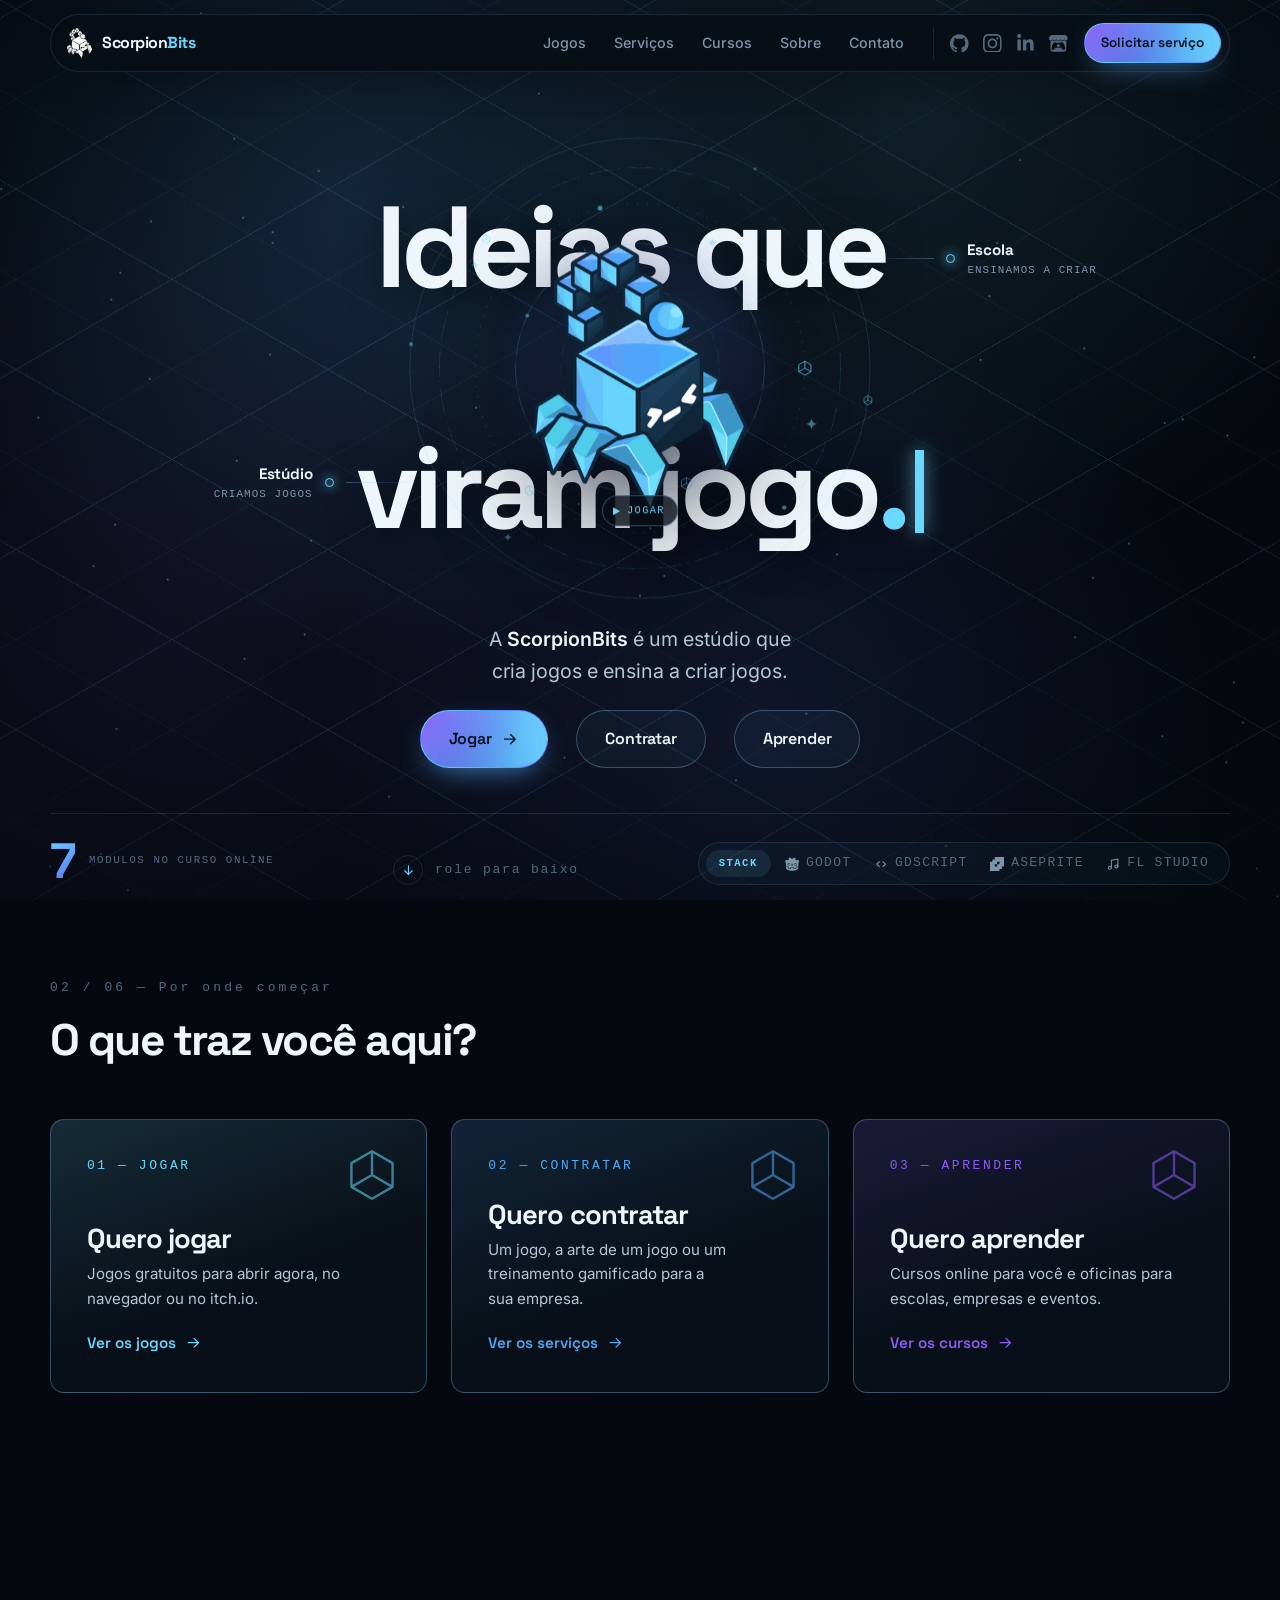
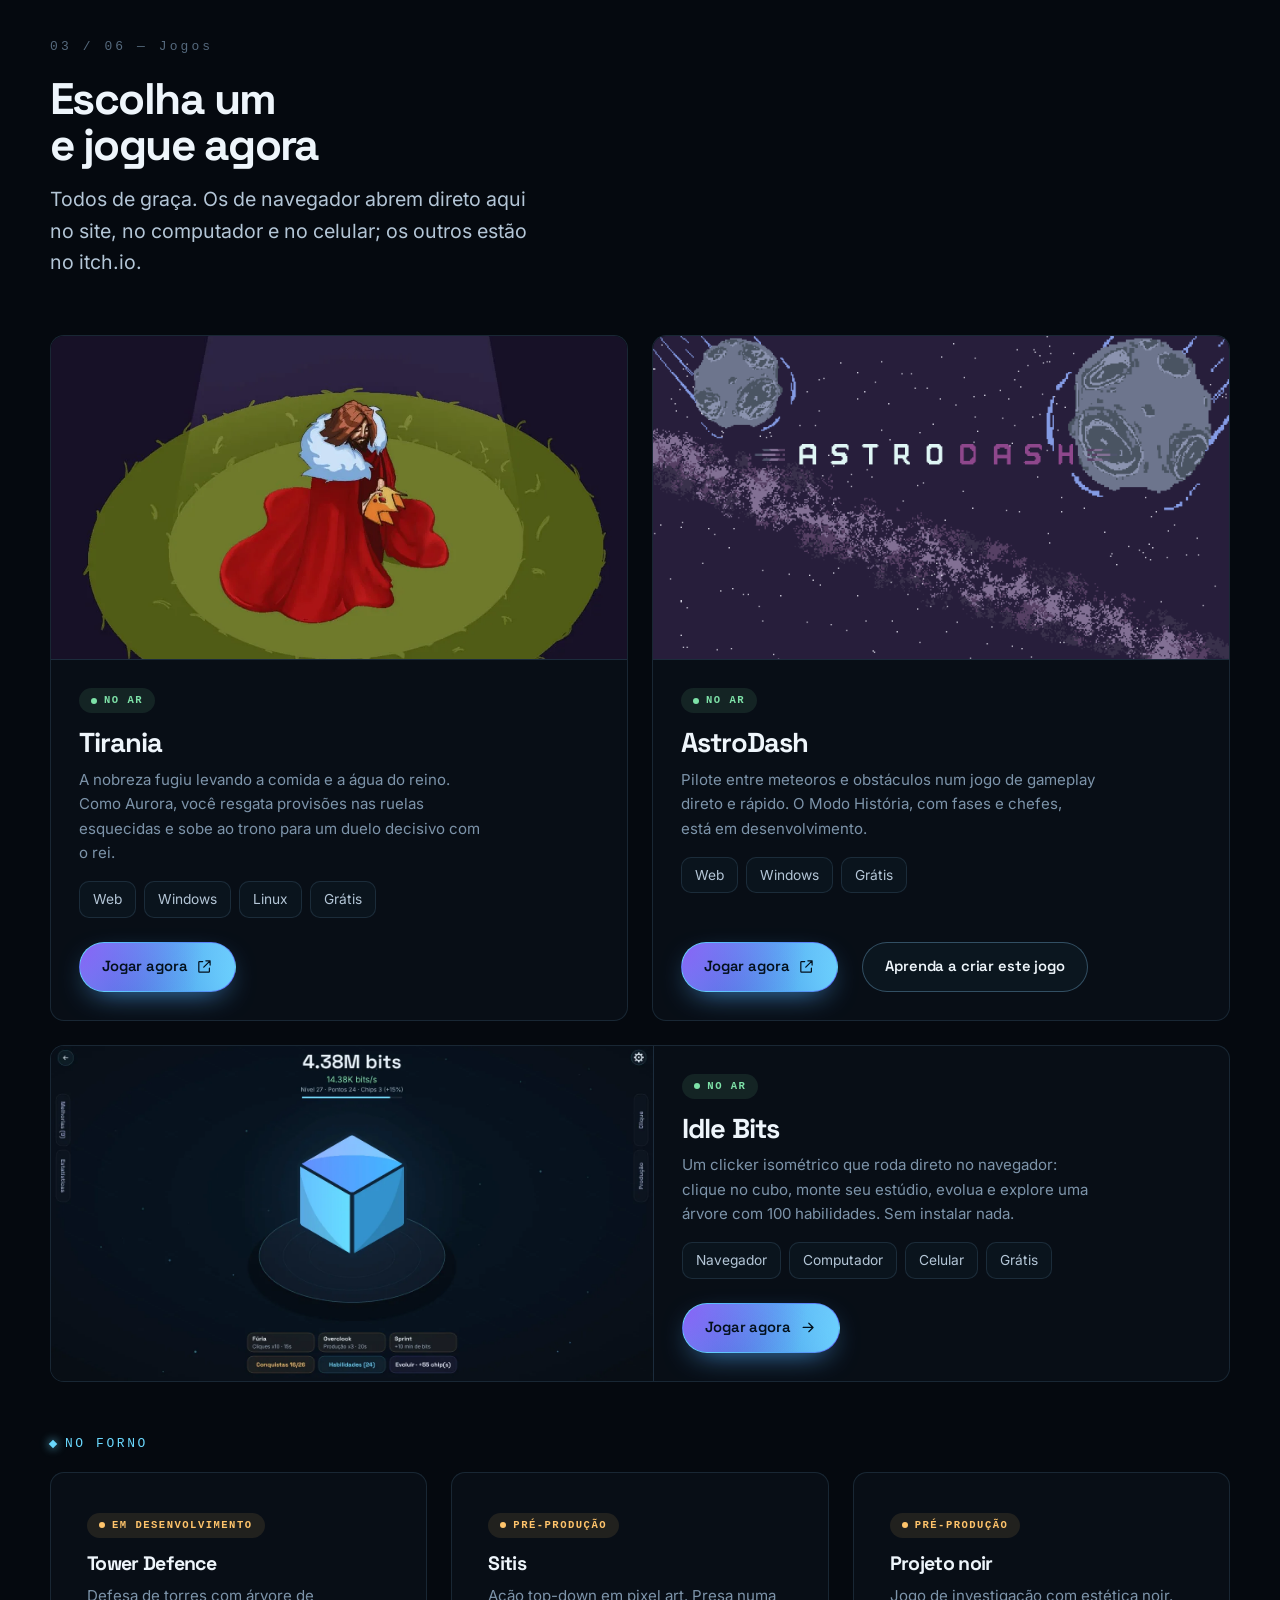
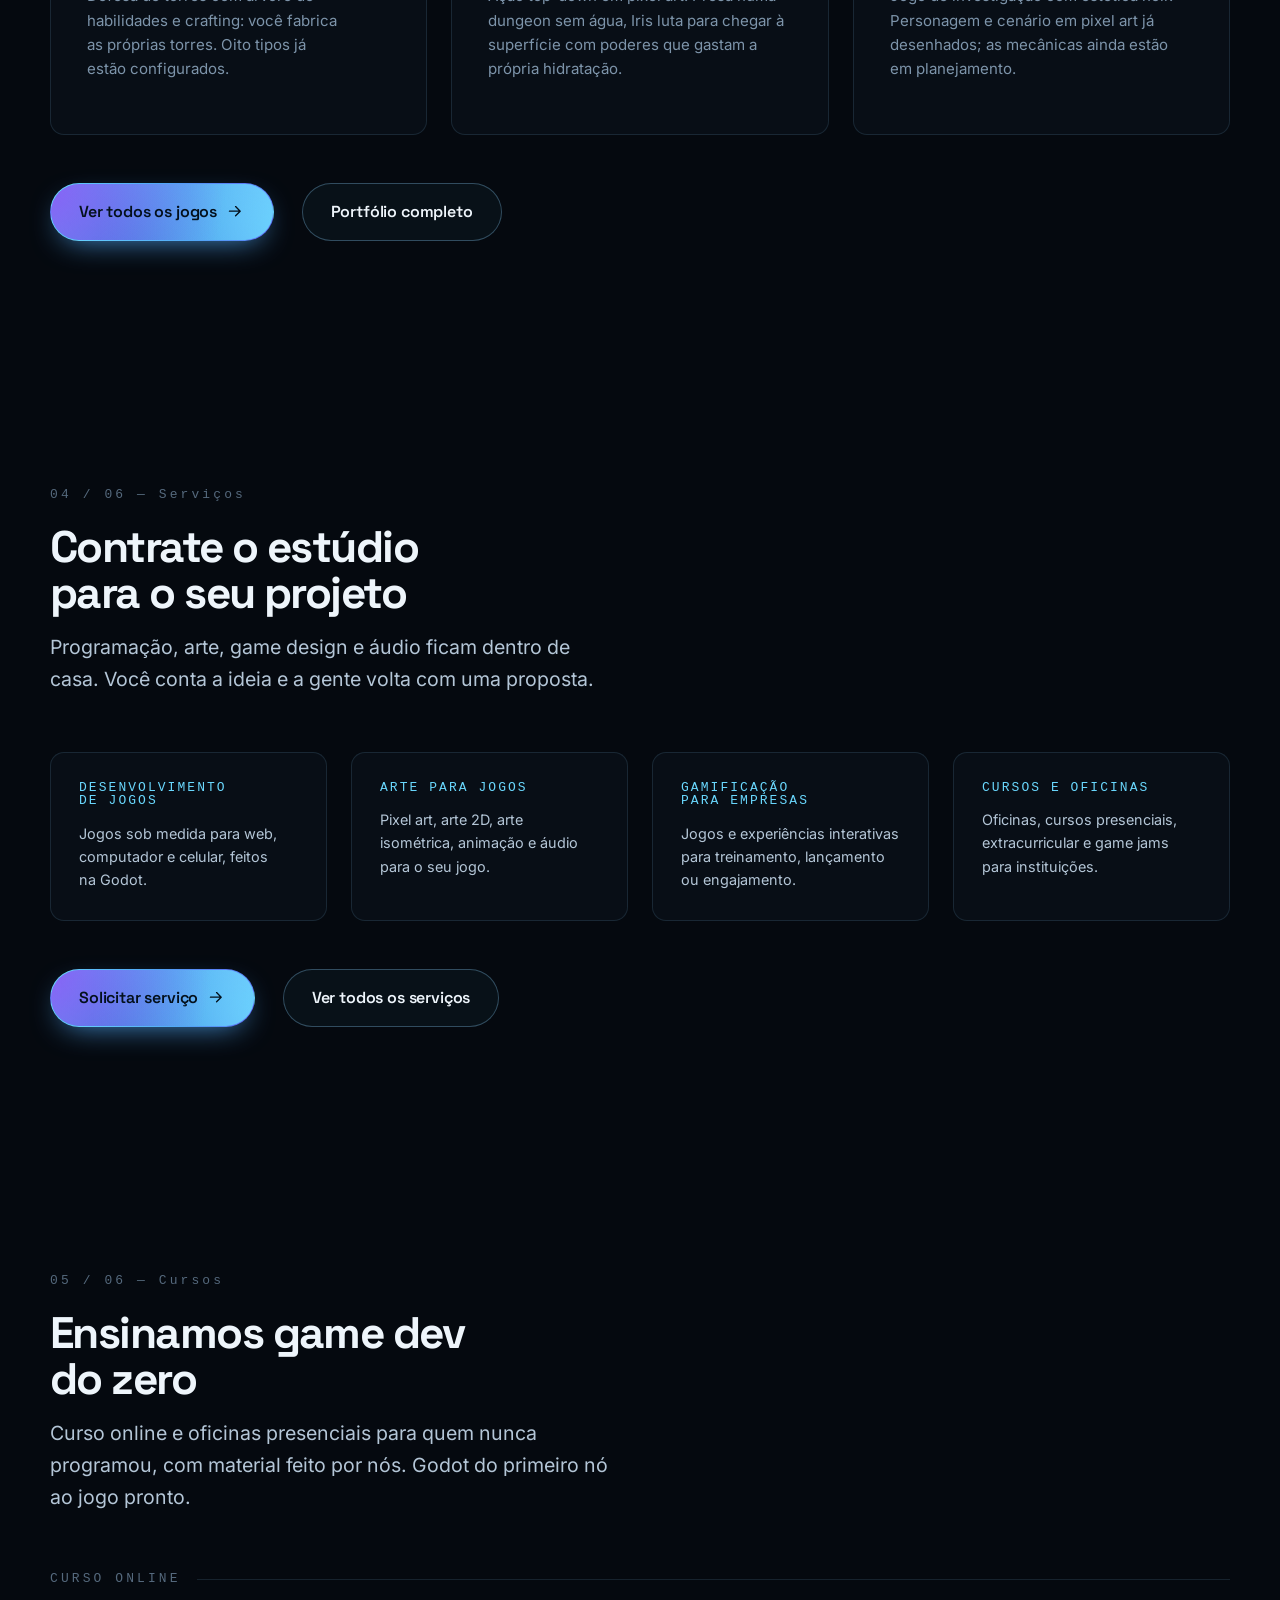
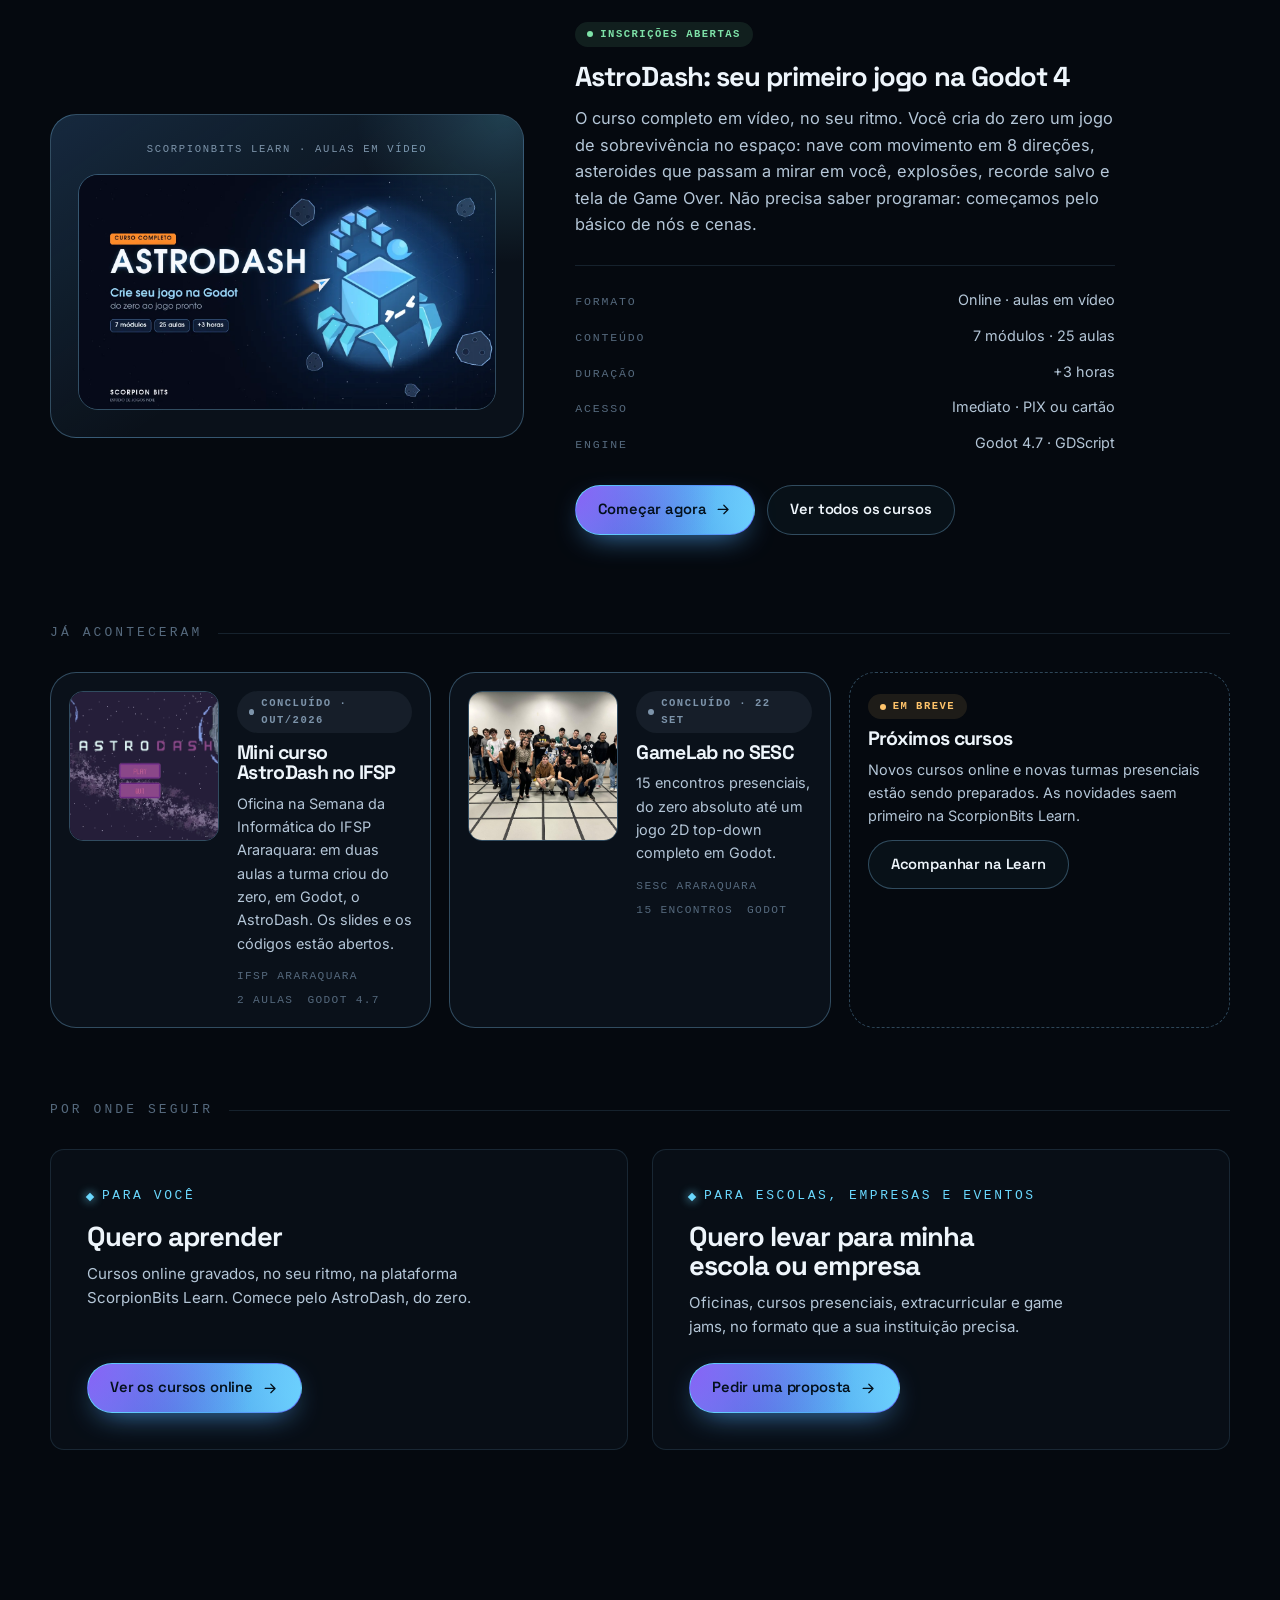
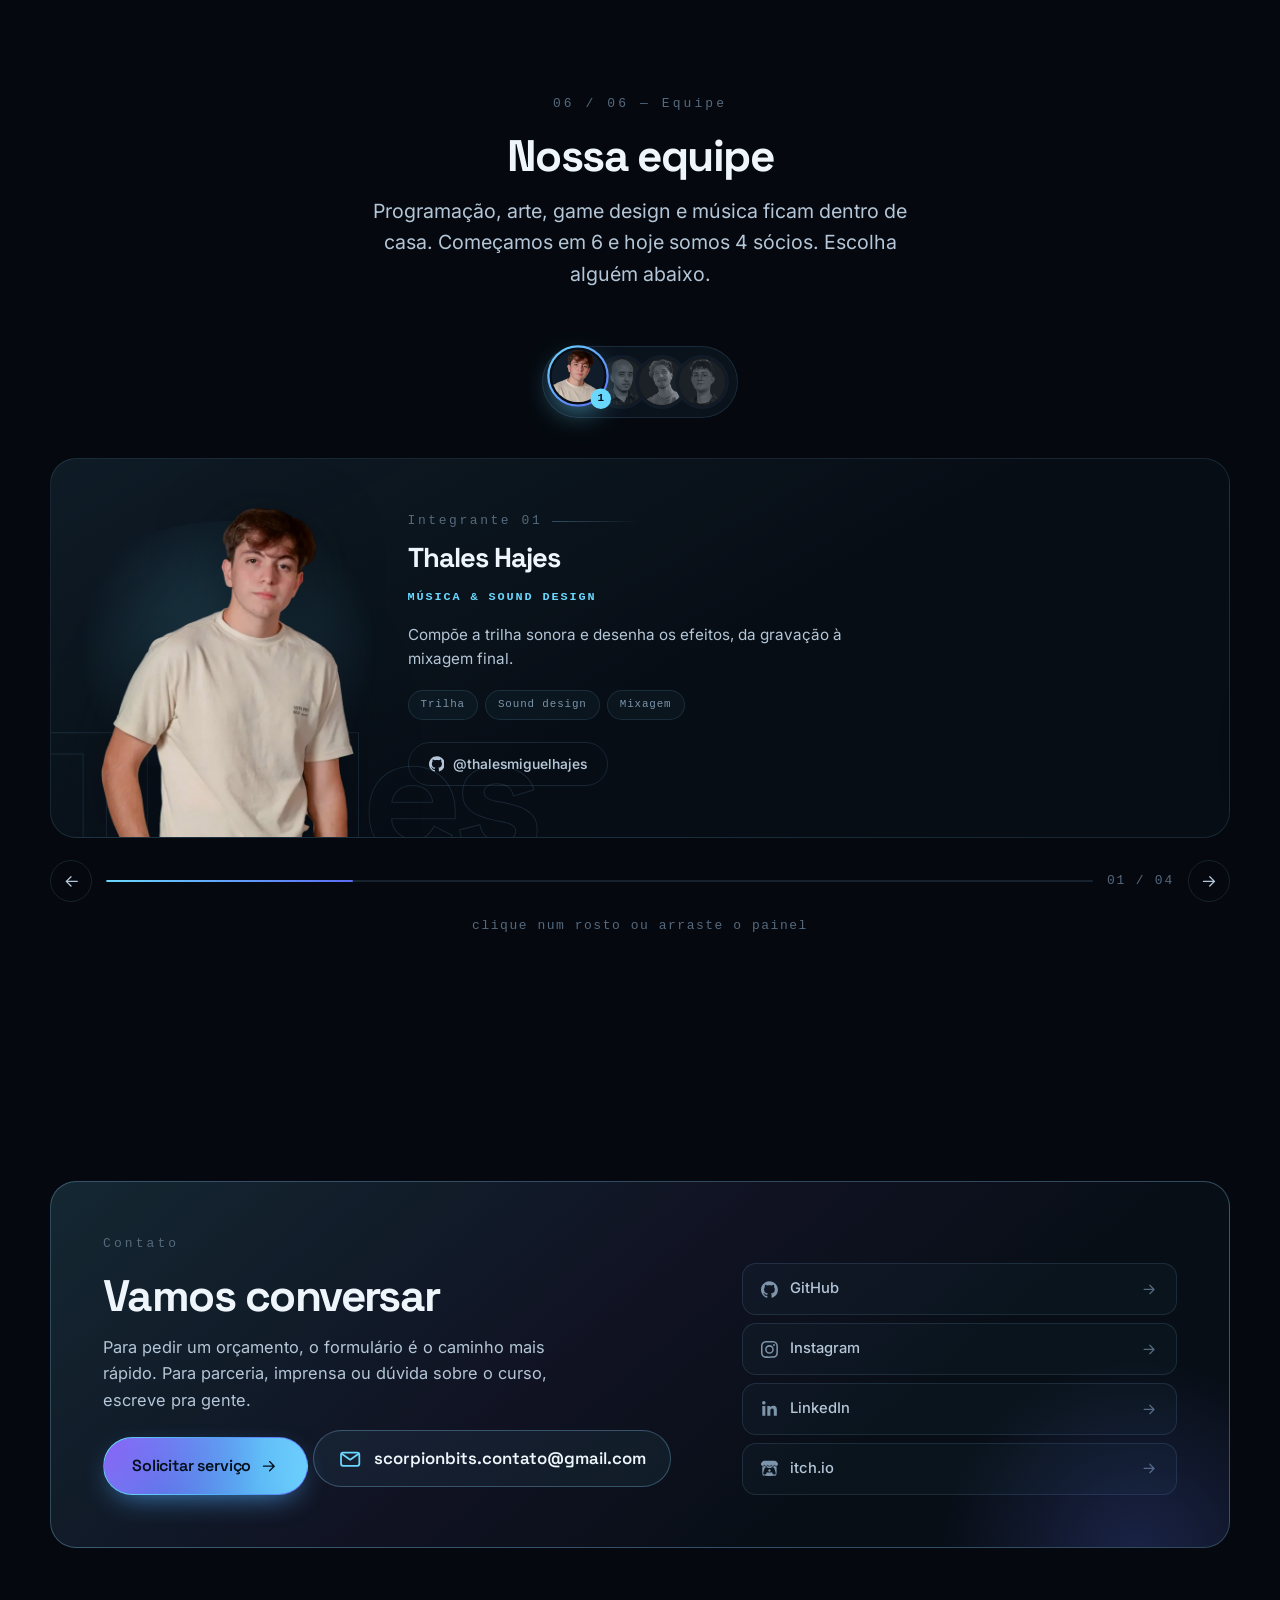
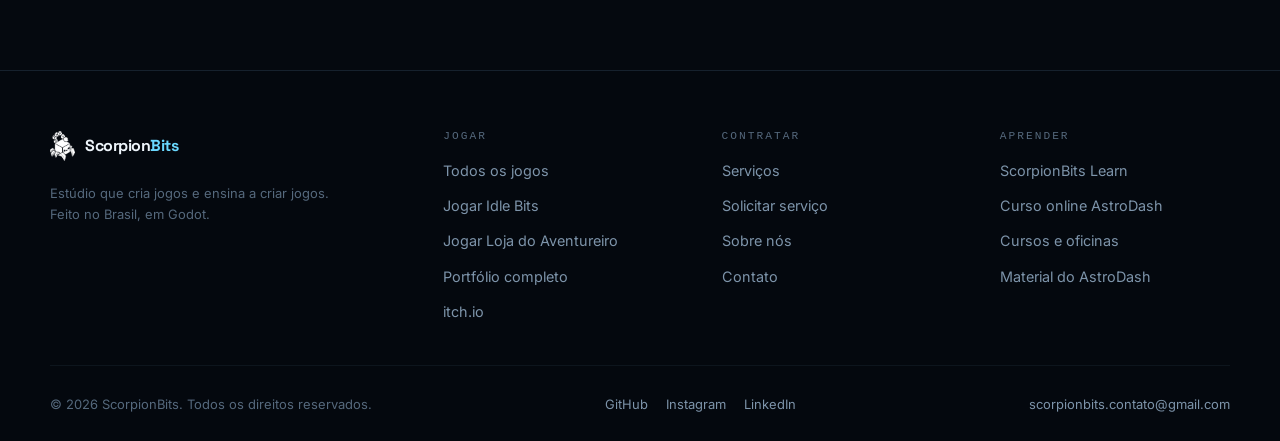
==== commit 530db74f: "feat(servicos): tira cases e depoimentos da página de serviços Remove o case Colectal e os marcadore" ====
--- a/index.html
+++ b/index.html
@@ -48,7 +48,7 @@
     <link rel="preload" as="font" type="font/woff2" href="assets/fonts/grotesk-latin.woff2" crossorigin>
     <link rel="preload" as="font" type="font/woff2" href="assets/fonts/inter-latin.woff2" crossorigin>
     <link rel="preload" as="image" href="assets/logo-poster.png">
-    <link rel="stylesheet" href="css/style.css?v=93">
+    <link rel="stylesheet" href="css/style.css?v=94">
     <script>
         /* Modo leve: decidido antes da primeira pintura. Níveis: 1 = sem os
            efeitos decorativos; 2 = também sem o vídeo do mascote. Vem de
--- a/css/style.css
+++ b/css/style.css
@@ -3730,20 +3730,8 @@
     text-underline-offset: 3px;
 }
 
-/* marcador de conteúdo que falta: tracejado âmbar, impossível de confundir
-   com texto final */
-.service-cases li.falta,
-.falta {
-    border: 1px dashed rgba(255, 196, 107, 0.5);
-    background: rgba(255, 196, 107, 0.05);
-    color: var(--amber);
-    font-family: var(--font-mono);
-    font-size: 0.8rem;
-}
-
-p.falta {
-    padding: 12px 14px;
-    border-radius: var(--r-sm);
+.service-inclui {
+    margin-bottom: 24px;
 }
 
 .service-actions {
@@ -3752,37 +3740,6 @@
     align-items: center;
     gap: 14px 24px;
     margin-top: auto;
-}
-
-/* case em destaque (Colectal): texto de um lado, espaços de imagem do outro */
-.case {
-    display: grid;
-    grid-template-columns: minmax(0, 0.9fr) minmax(0, 1.1fr);
-    gap: clamp(1.25rem, 3.5vw, 3rem);
-    align-items: start;
-}
-
-.work-item.case h3 {
-    font-size: var(--s-2);
-}
-
-.work-item.case p {
-    color: var(--text-soft);
-}
-
-.case-shots {
-    display: grid;
-    grid-template-columns: repeat(2, minmax(0, 1fr));
-    gap: 12px;
-}
-
-.case-shots .game-cover {
-    border: 1px solid var(--hair);
-    border-radius: var(--r-sm);
-}
-
-.case-shots .game-cover:first-child {
-    grid-column: 1 / -1;
 }
 
 /* -- como funciona: quatro passos numerados ------------------------------- */
@@ -4120,7 +4077,6 @@
     }
 
     .service,
-    .case,
     .form-shell {
         grid-template-columns: 1fr;
     }
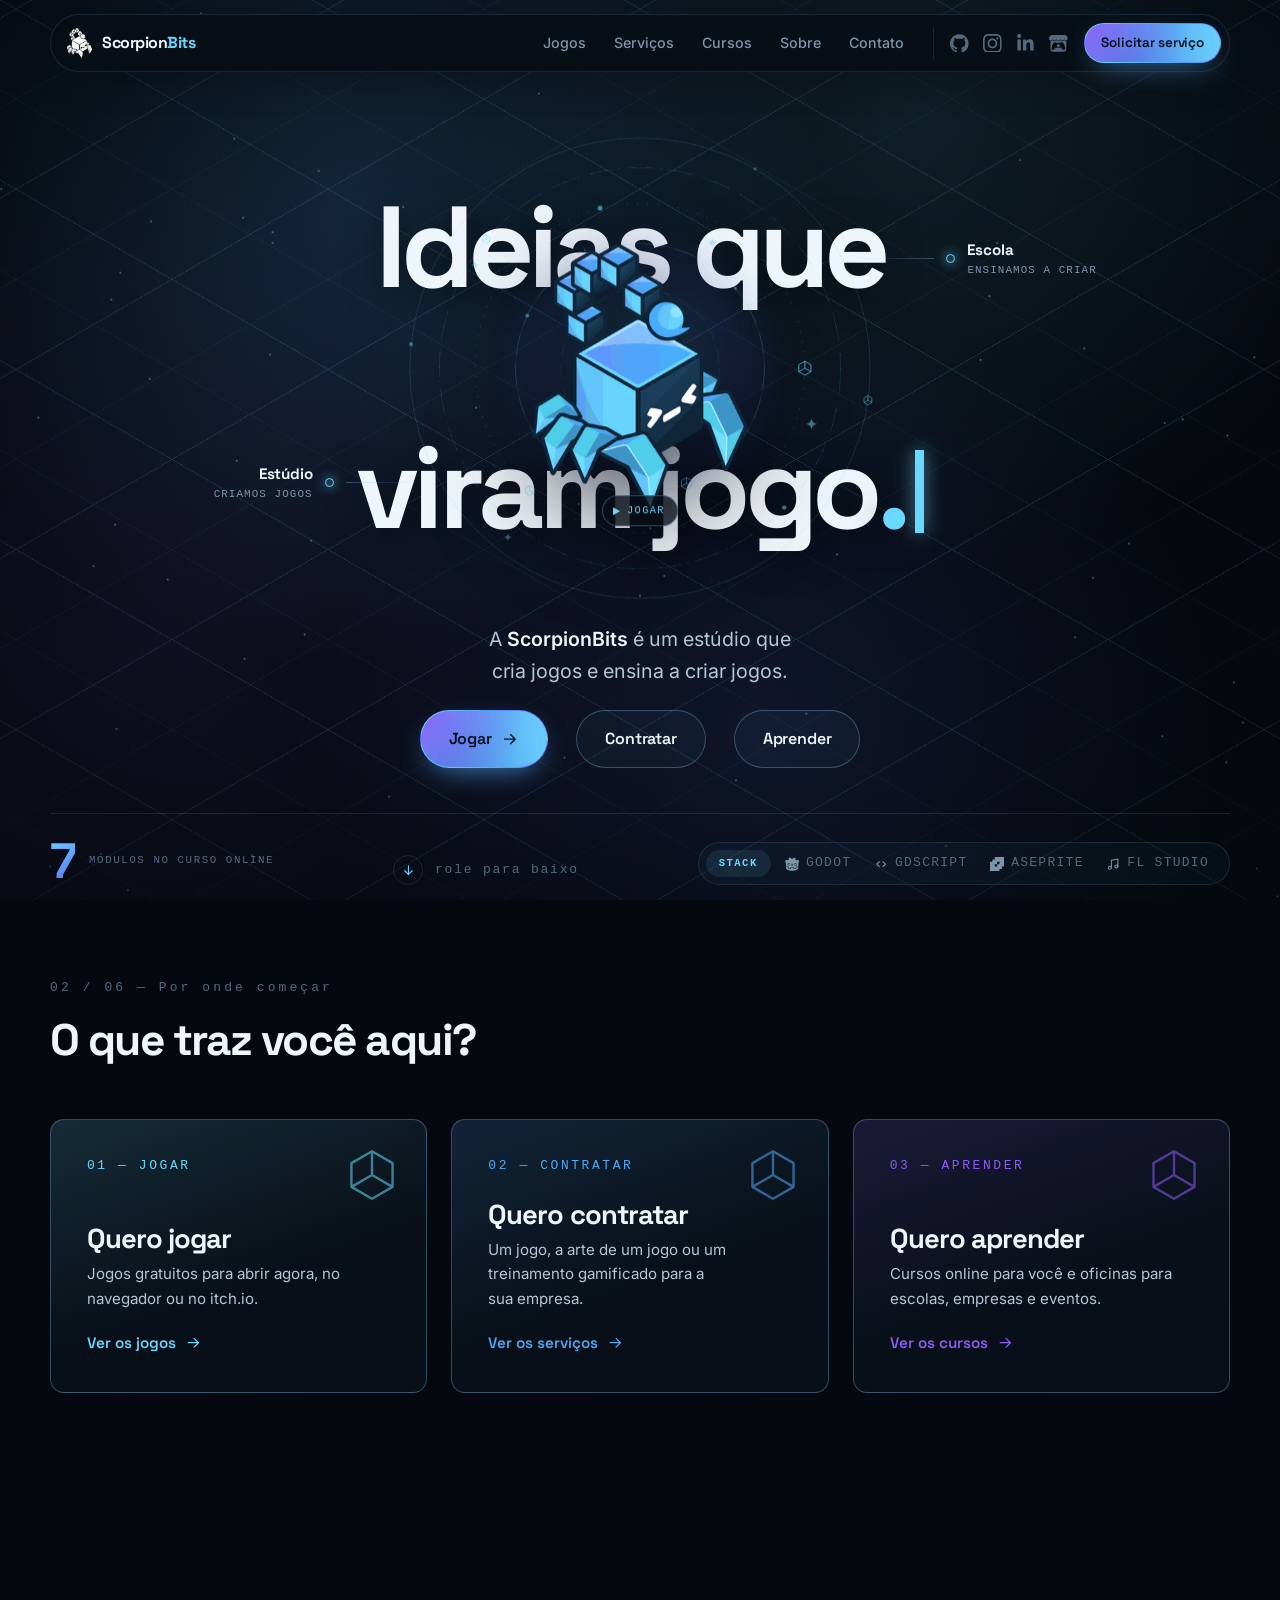
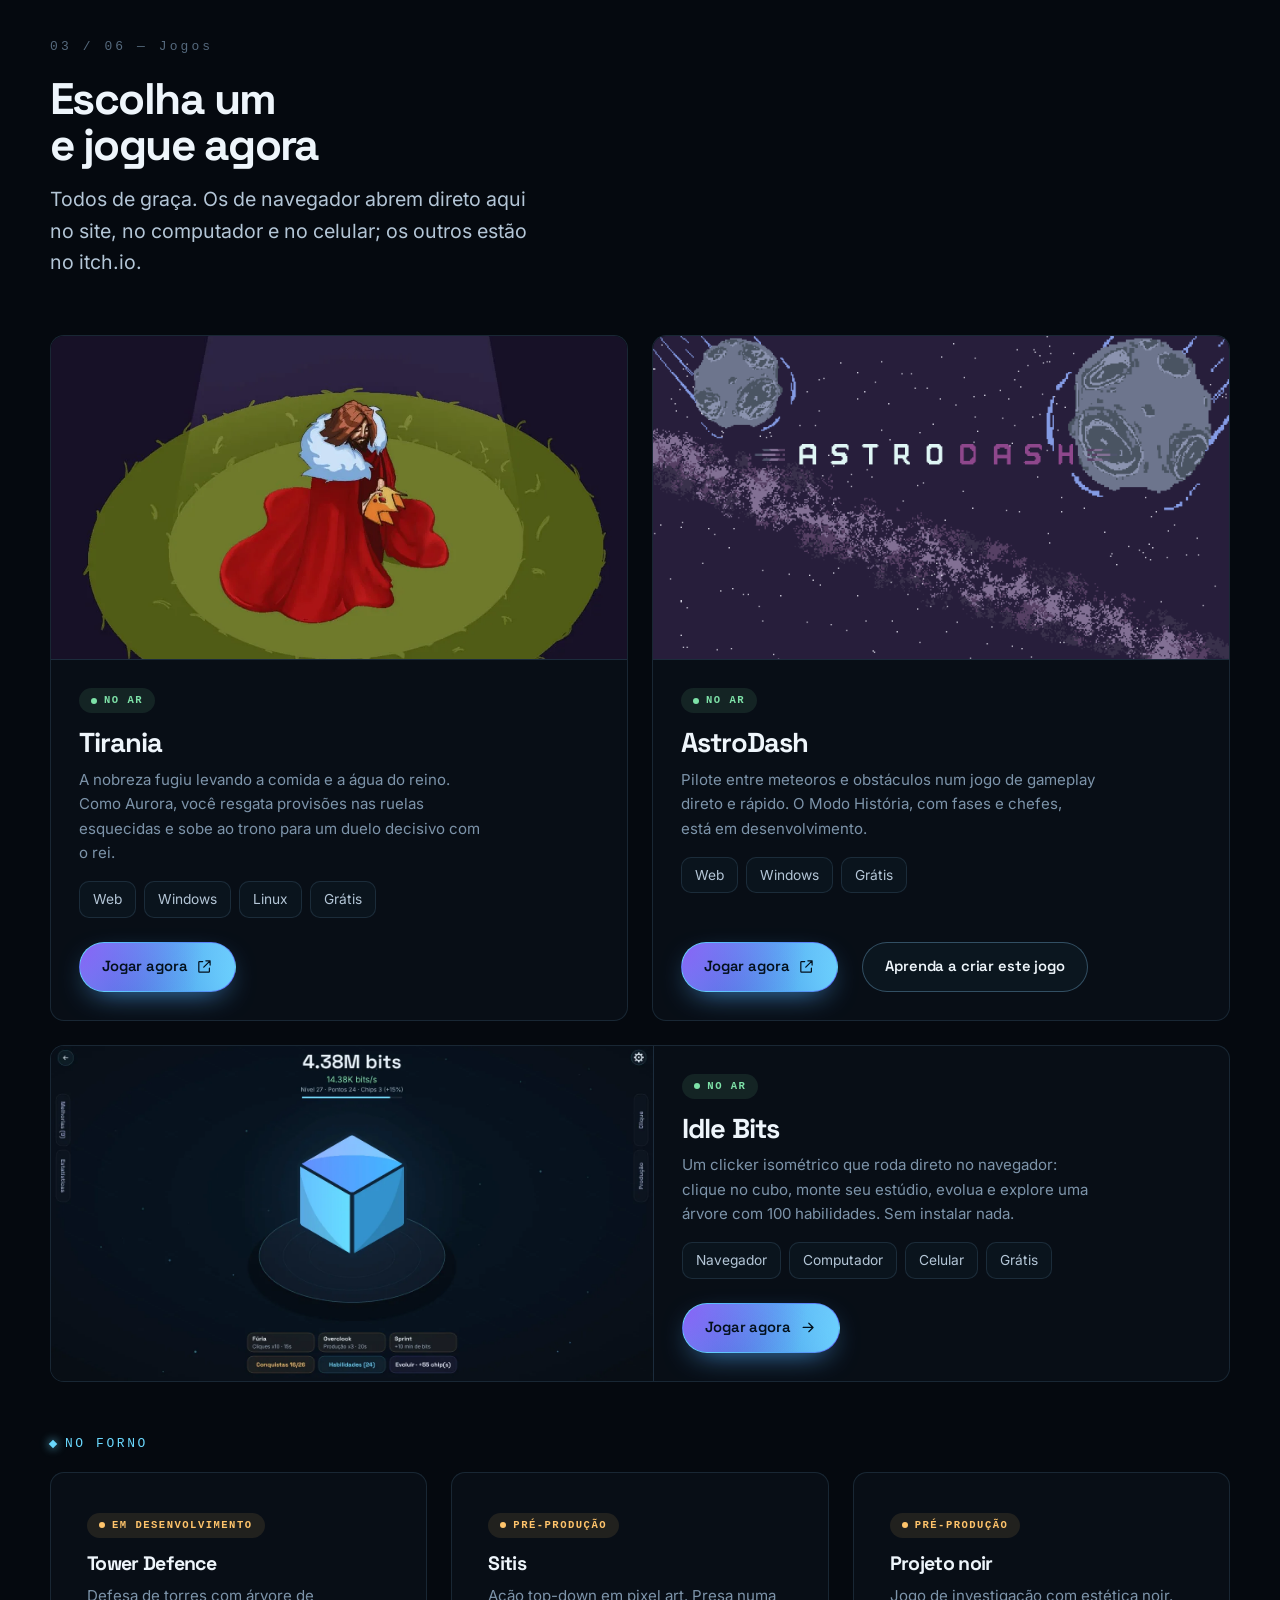
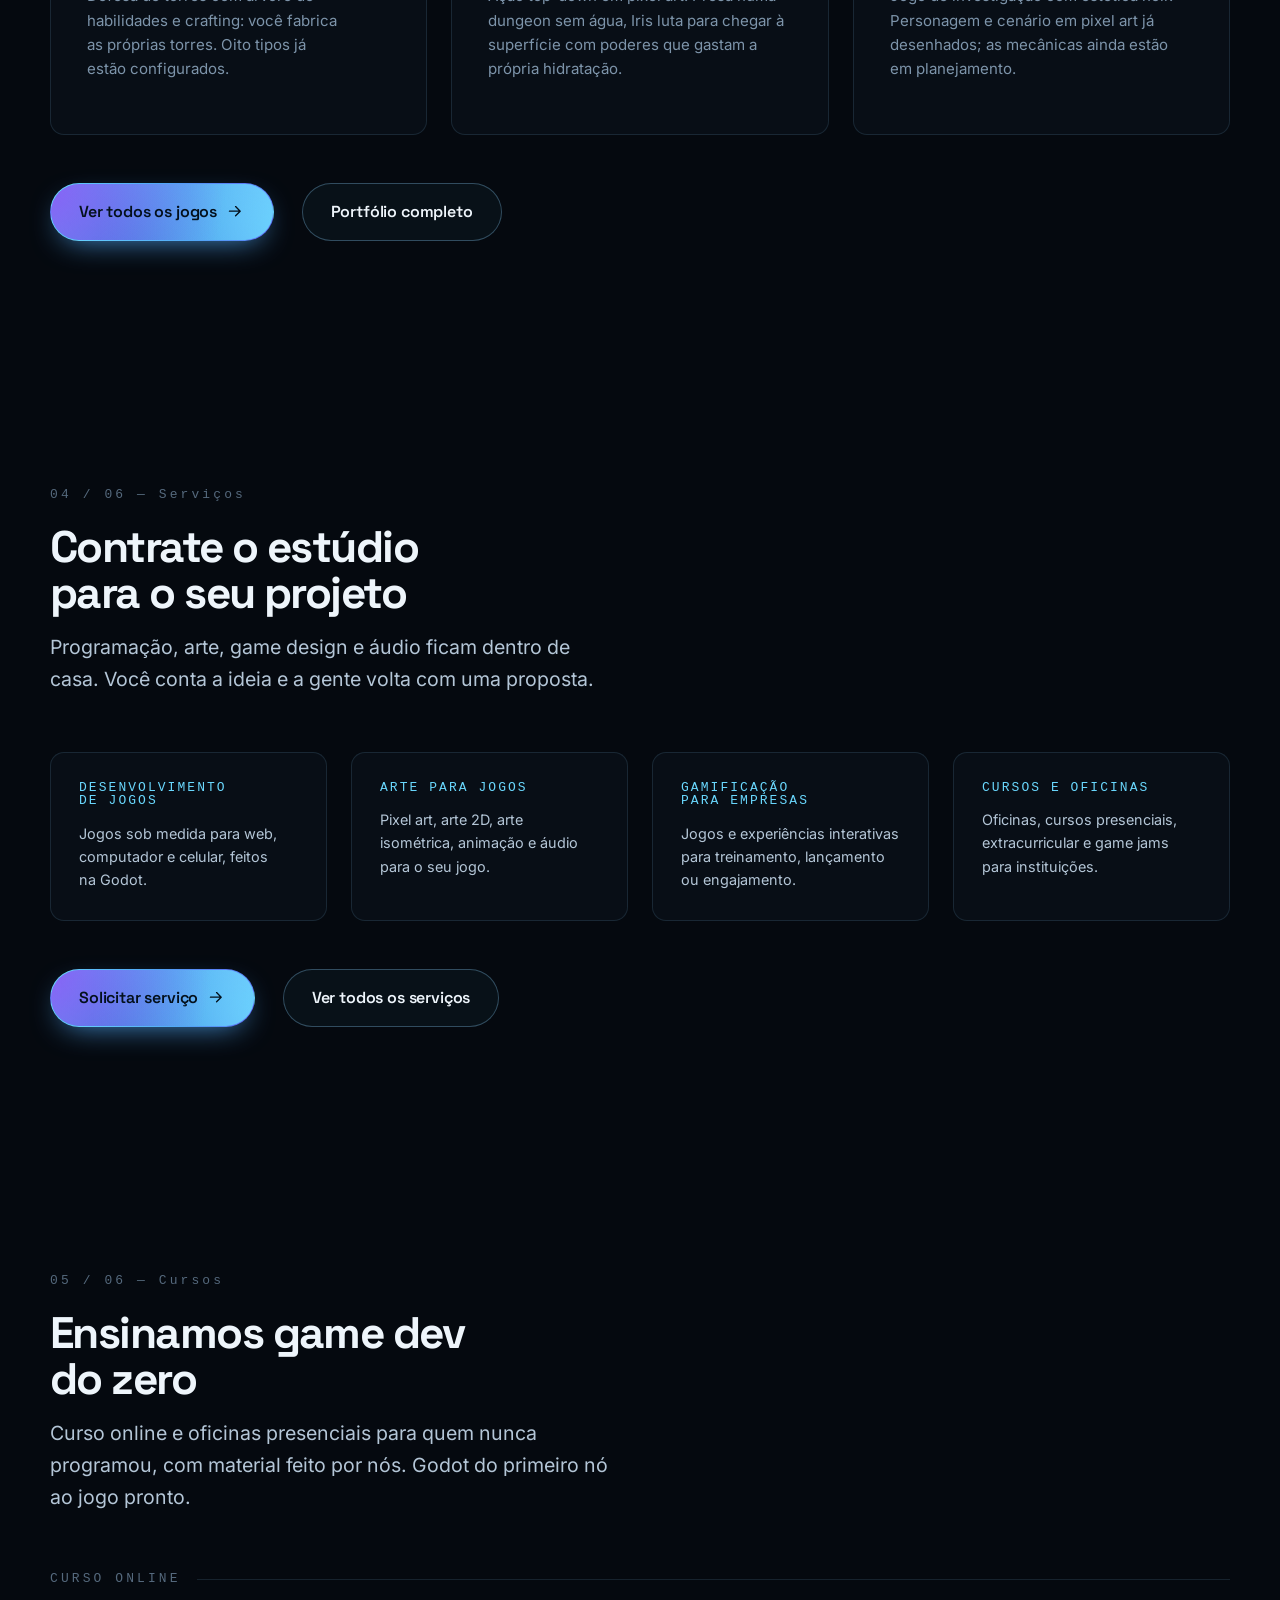
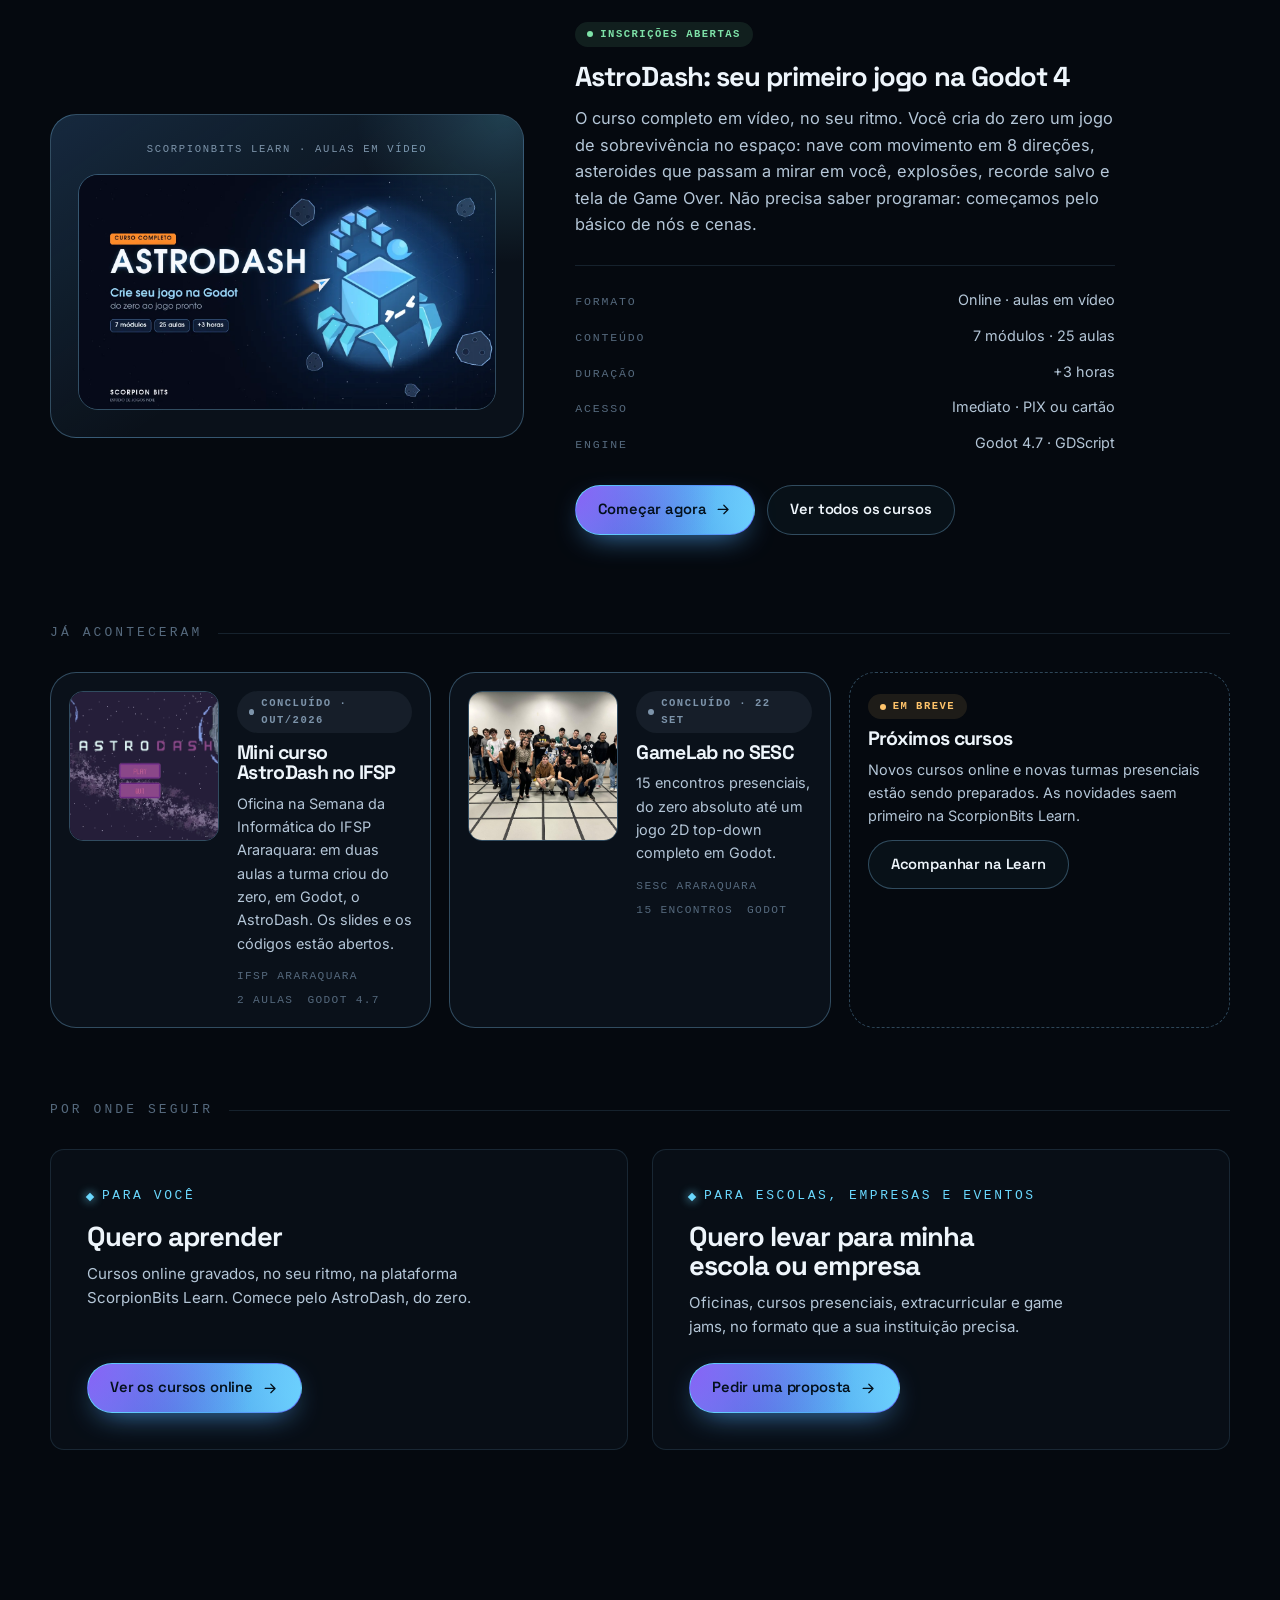
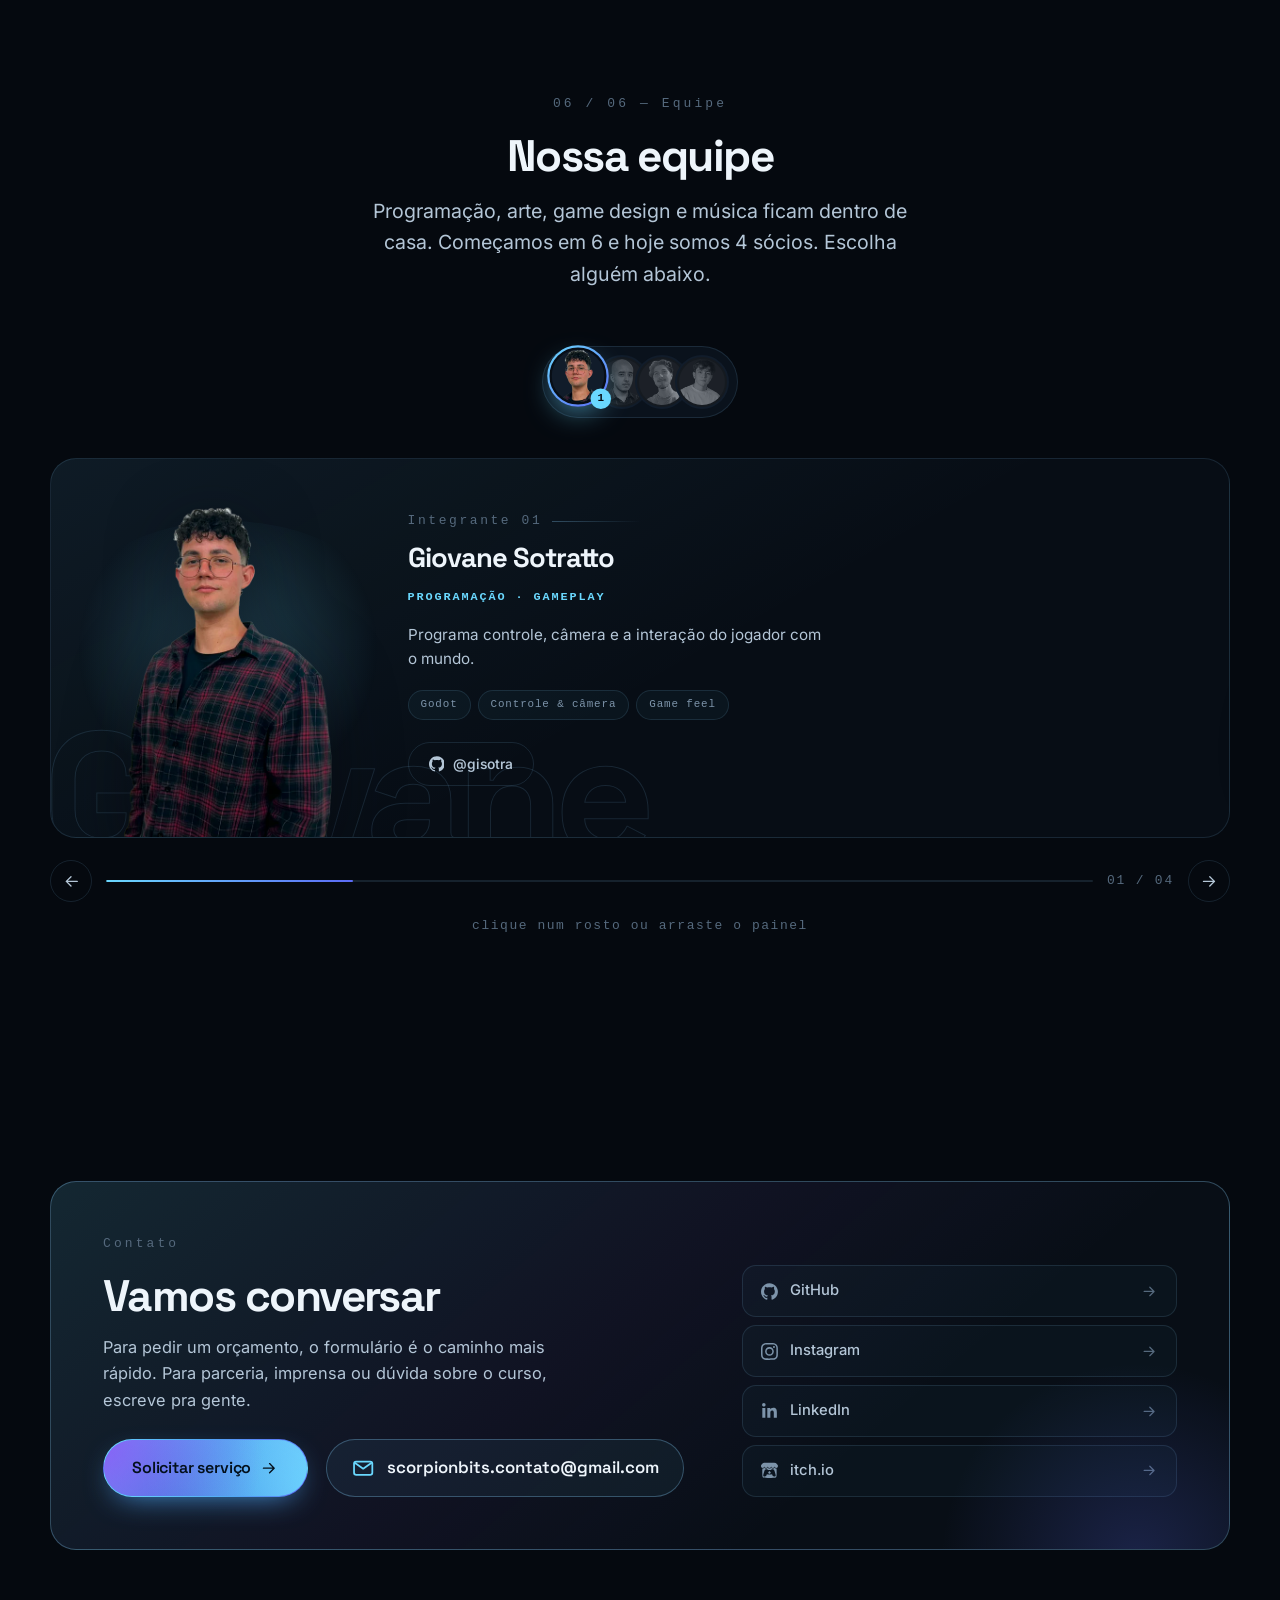
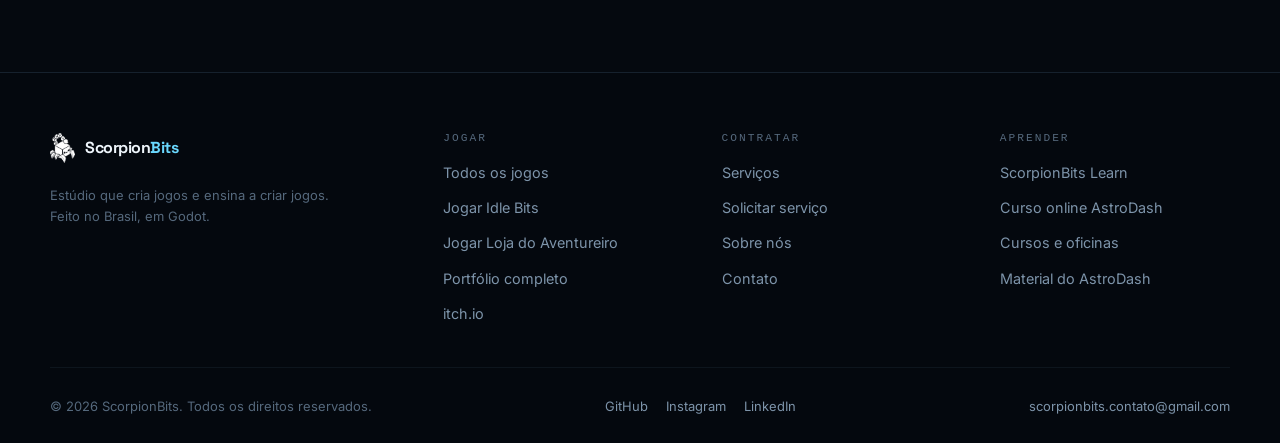
==== commit ca4c2aba: "feat(site): refaz Sobre e Portfólio e alinha os botões de contato - Contato: botão do formulário e e" ====
--- a/index.html
+++ b/index.html
@@ -48,7 +48,7 @@
     <link rel="preload" as="font" type="font/woff2" href="assets/fonts/grotesk-latin.woff2" crossorigin>
     <link rel="preload" as="font" type="font/woff2" href="assets/fonts/inter-latin.woff2" crossorigin>
     <link rel="preload" as="image" href="assets/logo-poster.png">
-    <link rel="stylesheet" href="css/style.css?v=94">
+    <link rel="stylesheet" href="css/style.css?v=95">
     <script>
         /* Modo leve: decidido antes da primeira pintura. Níveis: 1 = sem os
            efeitos decorativos; 2 = também sem o vídeo do mascote. Vem de
@@ -1093,19 +1093,20 @@
                         Para parceria, imprensa ou dúvida sobre o curso, escreve pra gente.
                     </p>
 
-                    <a class="btn btn--solid btn--lg contact-cta" href="solicitar.html">
-                        Solicitar serviço
-                        <svg class="icon">
-                            <use href="#i-arrow-right" />
-                        </svg>
-                    </a>
-
-                    <a class="email-link" href="mailto:scorpionbits.contato@gmail.com">
-                        <svg class="icon icon--lg">
-                            <use href="#i-mail" />
-                        </svg>
-                        scorpionbits.contato@gmail.com
-                    </a>
+                    <div class="contact-actions">
+                        <a class="btn btn--solid btn--lg" href="solicitar.html">
+                            Solicitar serviço
+                            <svg class="icon">
+                                <use href="#i-arrow-right" />
+                            </svg>
+                        </a>
+                        <a class="email-link" href="mailto:scorpionbits.contato@gmail.com">
+                            <svg class="icon icon--lg">
+                                <use href="#i-mail" />
+                            </svg>
+                            scorpionbits.contato@gmail.com
+                        </a>
+                    </div>
                 </div>
 
                 <ul class="social-list">
--- a/css/style.css
+++ b/css/style.css
@@ -3436,7 +3436,7 @@
     font-size: 0.72rem;
     color: var(--text-faint);
     margin-bottom: 14px;
-    word-break: break-all;
+    text-wrap: balance;
 }
 
 .member-link {
@@ -3627,12 +3627,148 @@
     color: var(--text);
 }
 
-.contact-cta {
-    margin-top: 24px;
-}
-
-.contact .contact-cta + .email-link {
-    margin-top: 16px;
+/* botão do formulário e e-mail lado a lado, na mesma altura */
+.contact-actions {
+    display: flex;
+    flex-wrap: wrap;
+    align-items: stretch;
+    gap: 14px 18px;
+    margin-top: 26px;
+}
+
+.contact-actions .email-link {
+    margin-top: 0;
+    padding-block: 0;
+    min-height: 52px;
+}
+
+.contact-actions .btn {
+    min-height: 52px;
+}
+
+/* -- topo de página em duas colunas (sobre e portfólio) -------------------- */
+.page-hero--split {
+    display: grid;
+    grid-template-columns: minmax(0, 1.1fr) minmax(0, 0.9fr);
+    gap: clamp(1.5rem, 4vw, 3.5rem);
+    align-items: center;
+}
+
+.page-hero--split .facts {
+    grid-column: 1 / -1;
+    margin-top: 0;
+}
+
+/* o mascote sobre um brilho radial, como no hero da home */
+.page-hero-art {
+    position: relative;
+    display: grid;
+    place-items: center;
+}
+
+.page-hero-art::before {
+    content: "";
+    position: absolute;
+    width: min(100%, 420px);
+    aspect-ratio: 1;
+    border-radius: 50%;
+    background: radial-gradient(circle, rgba(81, 168, 246, 0.3), rgba(139, 92, 246, 0.1) 45%, transparent 68%);
+}
+
+.page-hero-art img {
+    position: relative;
+    width: min(62%, 270px);
+    filter: drop-shadow(0 24px 40px rgba(5, 9, 15, 0.6));
+}
+
+/* mosaico de capas: a segunda coluna desce meio passo */
+.mosaic {
+    display: grid;
+    grid-template-columns: repeat(2, minmax(0, 1fr));
+    gap: 14px;
+}
+
+.mosaic-tile {
+    position: relative;
+    overflow: hidden;
+    aspect-ratio: 4 / 3;
+    border-radius: var(--r);
+    border: 1px solid var(--hair-lit);
+    background: var(--ink-850);
+    transition: transform 0.35s var(--ease), border-color 0.3s;
+}
+
+.mosaic-tile:nth-child(even) {
+    translate: 0 22px;
+}
+
+.mosaic-tile img {
+    width: 100%;
+    height: 100%;
+    object-fit: cover;
+    transition: transform 0.7s var(--ease);
+}
+
+.mosaic-tile span {
+    position: absolute;
+    inset: auto 0 0 0;
+    padding: 26px 14px 11px;
+    background: linear-gradient(transparent, rgba(5, 9, 15, 0.92));
+    font-family: var(--font-display);
+    font-weight: 600;
+    font-size: 0.92rem;
+}
+
+.mosaic-tile:hover,
+.mosaic-tile:focus-visible {
+    border-color: var(--cyan);
+    transform: translateY(-4px);
+}
+
+.mosaic-tile:hover img {
+    transform: scale(1.06);
+}
+
+/* faixa de jogo com a capa à direita, para alternar o ritmo da lista */
+.game--flip .game-cover {
+    order: 2;
+    border-right: 0;
+    border-left: 1px solid var(--hair);
+}
+
+.game--feature {
+    scroll-margin-top: calc(var(--dock-h) + 28px);
+}
+
+/* texto de um lado, cartão ou foto do outro */
+.story {
+    display: grid;
+    grid-template-columns: minmax(0, 1.1fr) minmax(0, 0.9fr);
+    gap: clamp(1.5rem, 4vw, 3.5rem);
+    align-items: center;
+}
+
+.story--foto {
+    grid-template-columns: minmax(0, 0.9fr) minmax(0, 1.1fr);
+}
+
+.story-foto {
+    overflow: hidden;
+    border-radius: var(--r-lg);
+    border: 1px solid var(--hair-lit);
+}
+
+.story-foto img {
+    width: 100%;
+    aspect-ratio: 4 / 3;
+    object-fit: cover;
+}
+
+.member-bio {
+    font-size: 0.86rem;
+    color: var(--text-soft);
+    margin-bottom: 16px;
+    max-width: 30ch;
 }
 
 .footer-redes {
@@ -4060,6 +4196,21 @@
 }
 
 @media (max-width: 980px) {
+    .page-hero--split,
+    .story,
+    .story--foto {
+        grid-template-columns: 1fr;
+    }
+
+    .page-hero-art img {
+        width: min(42%, 190px);
+    }
+
+    .game--flip .game-cover {
+        order: 0;
+        border-left: 0;
+    }
+
     .paths {
         grid-template-columns: 1fr;
     }
@@ -4087,6 +4238,20 @@
 }
 
 @media (max-width: 700px) {
+    .contact-actions > * {
+        width: 100%;
+        justify-content: center;
+    }
+
+    /* o e-mail inteiro numa linha só, mesmo em tela estreita */
+    .contact-actions .email-link {
+        gap: 8px;
+        padding-inline: 10px;
+        font-size: clamp(0.7rem, 3.4vw, 0.9rem);
+        white-space: nowrap;
+        word-break: normal;
+    }
+
     .duo,
     .form-grid {
         grid-template-columns: 1fr;
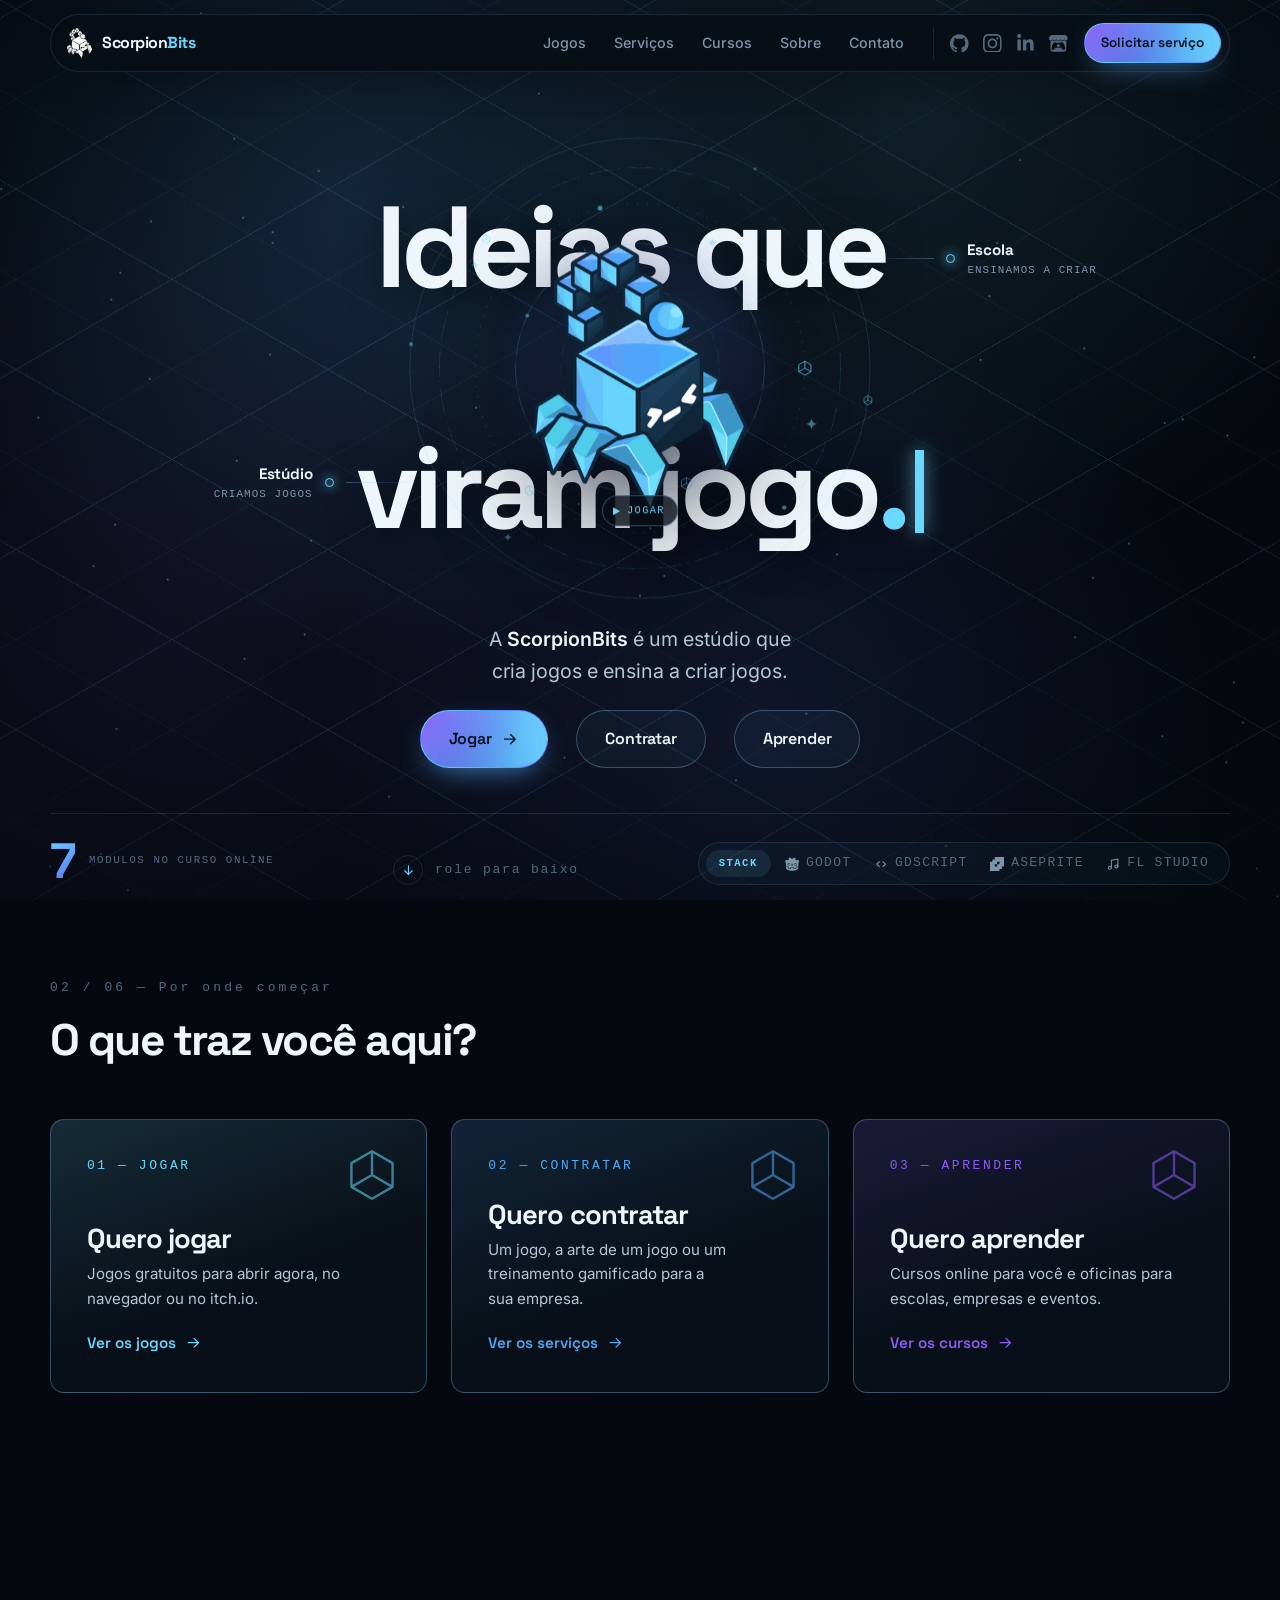
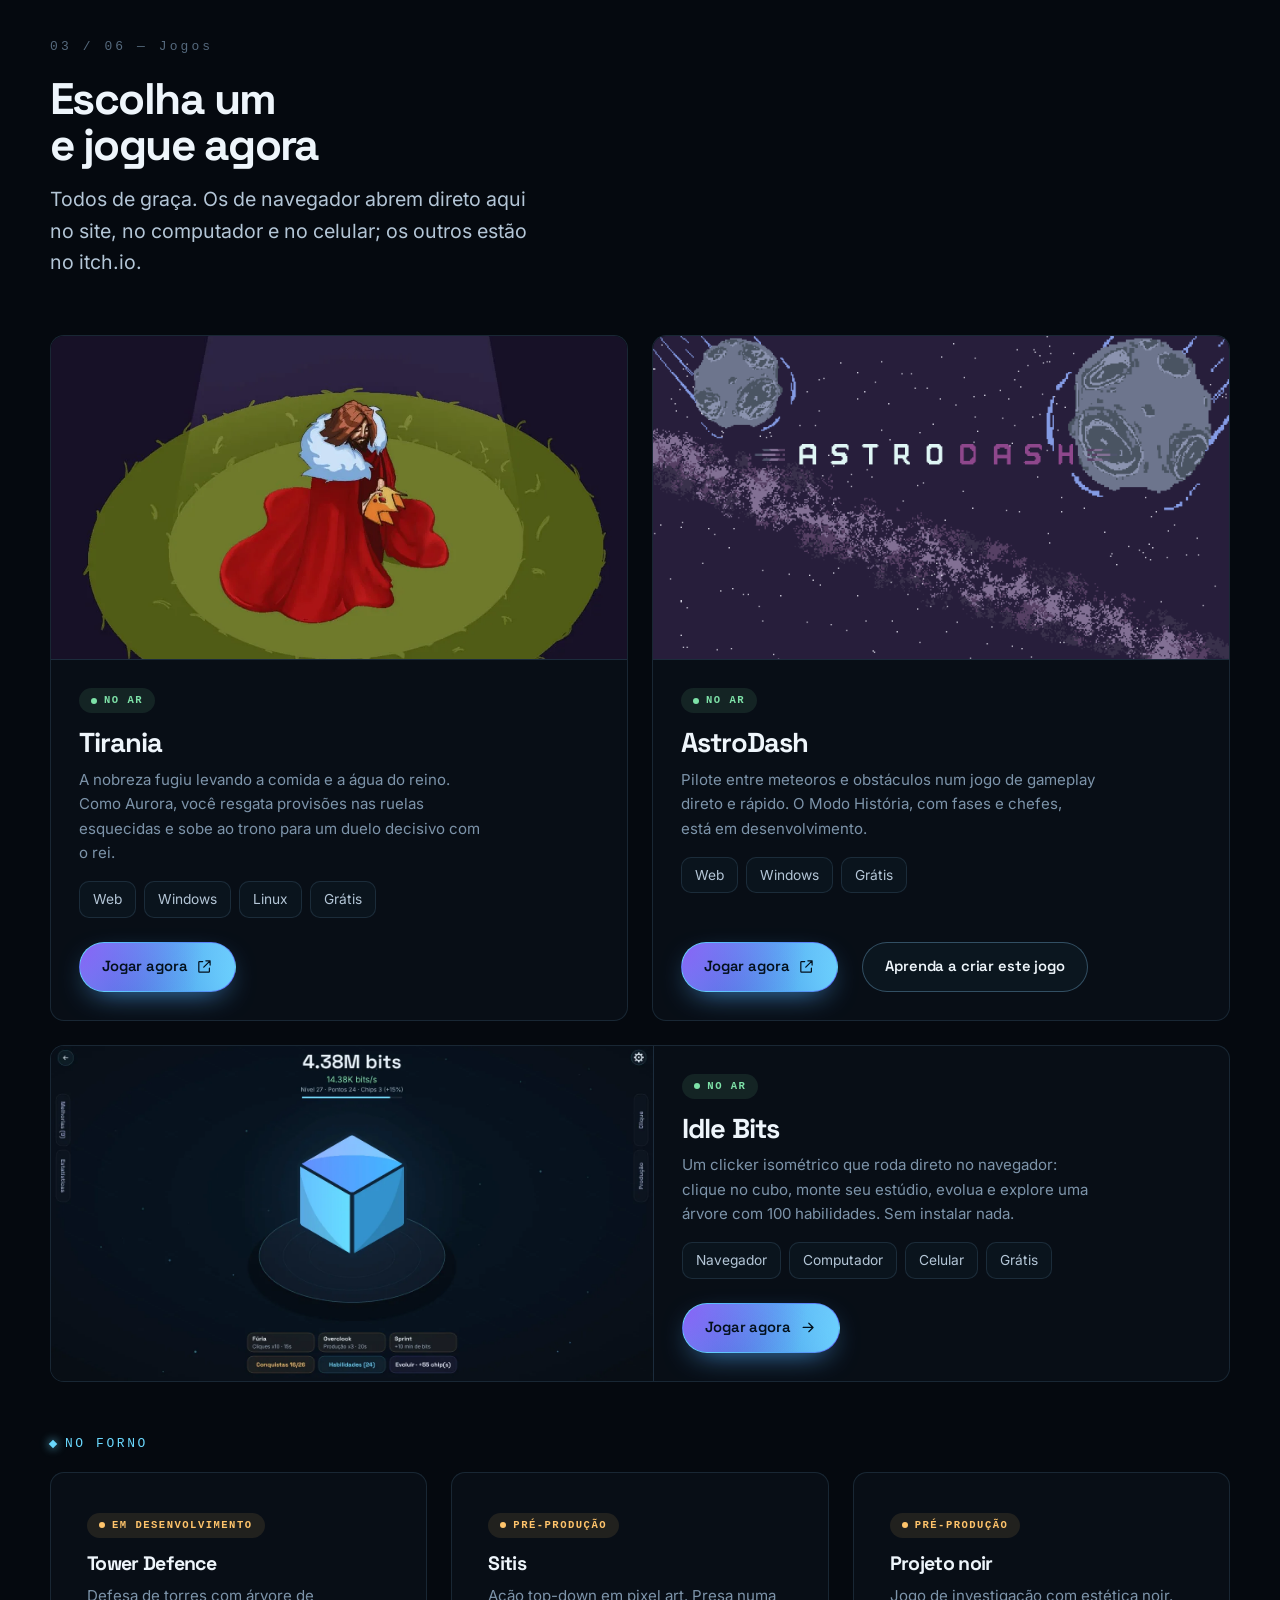
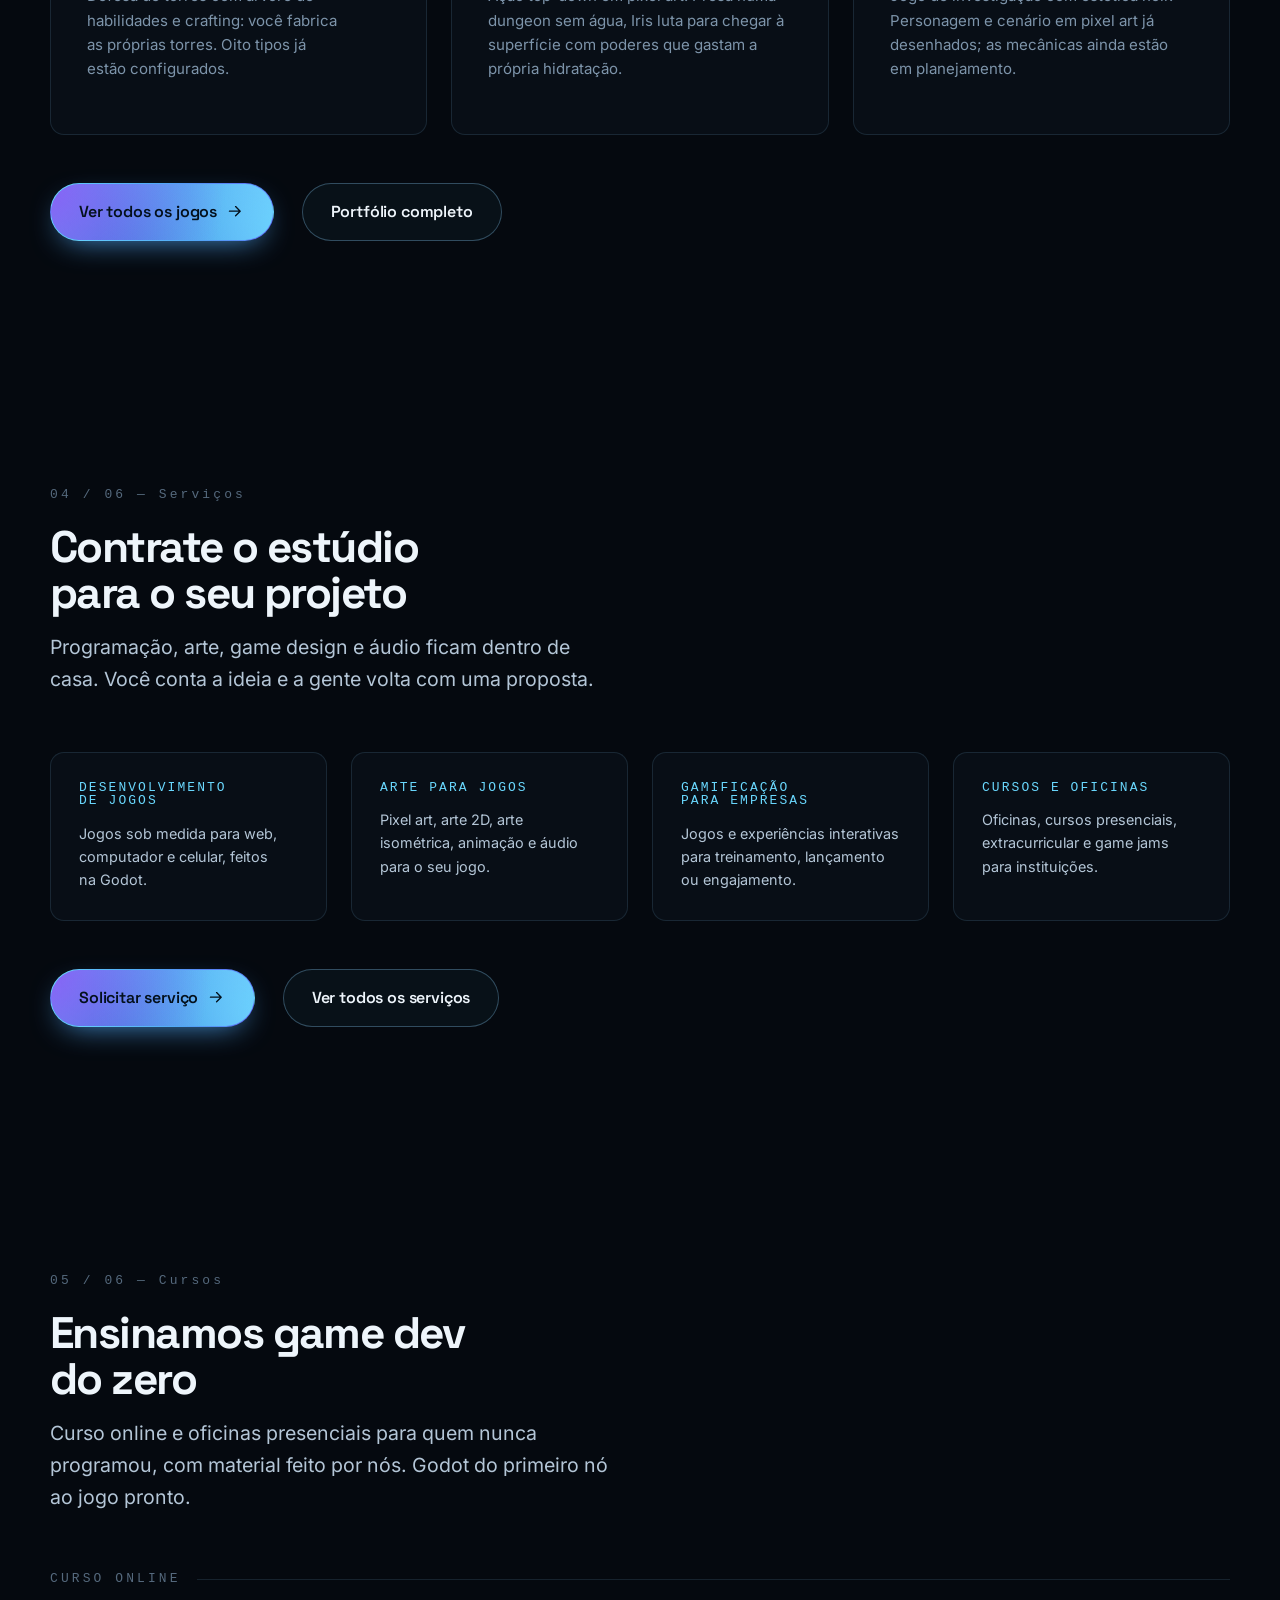
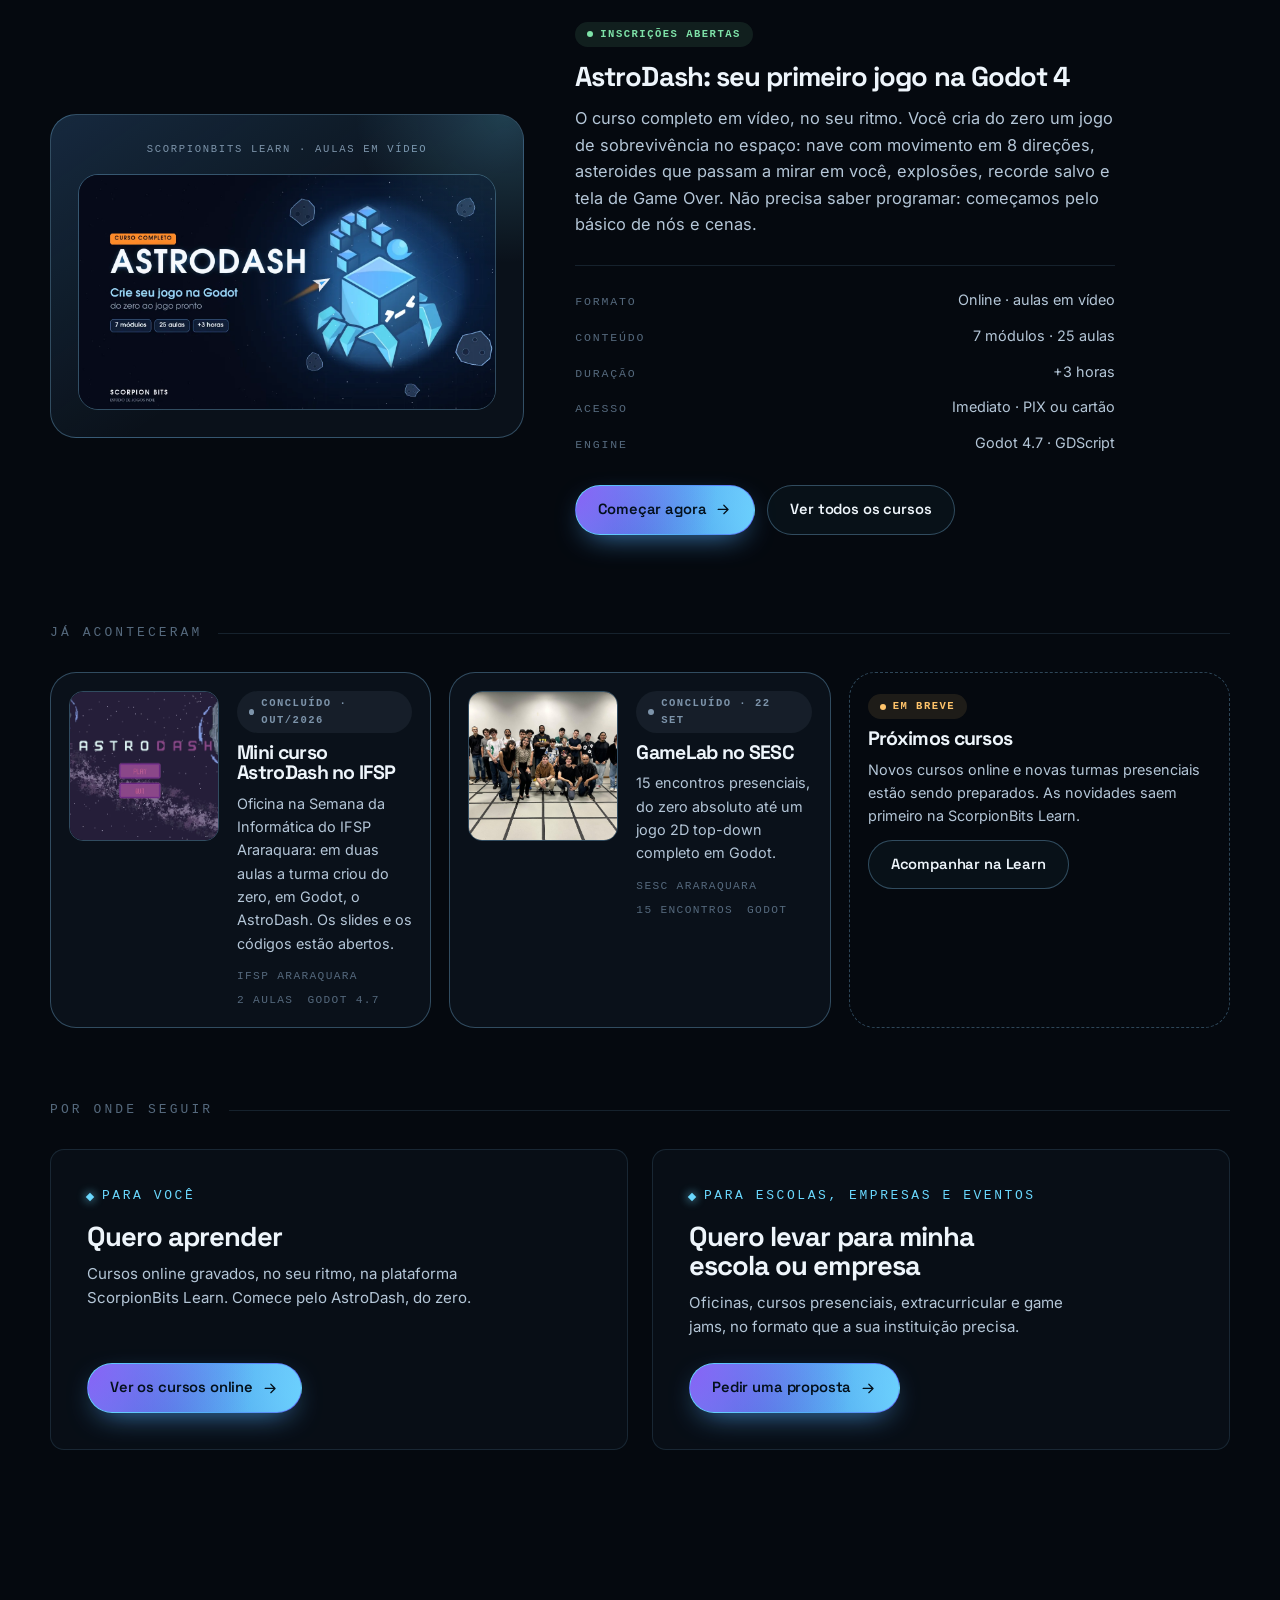
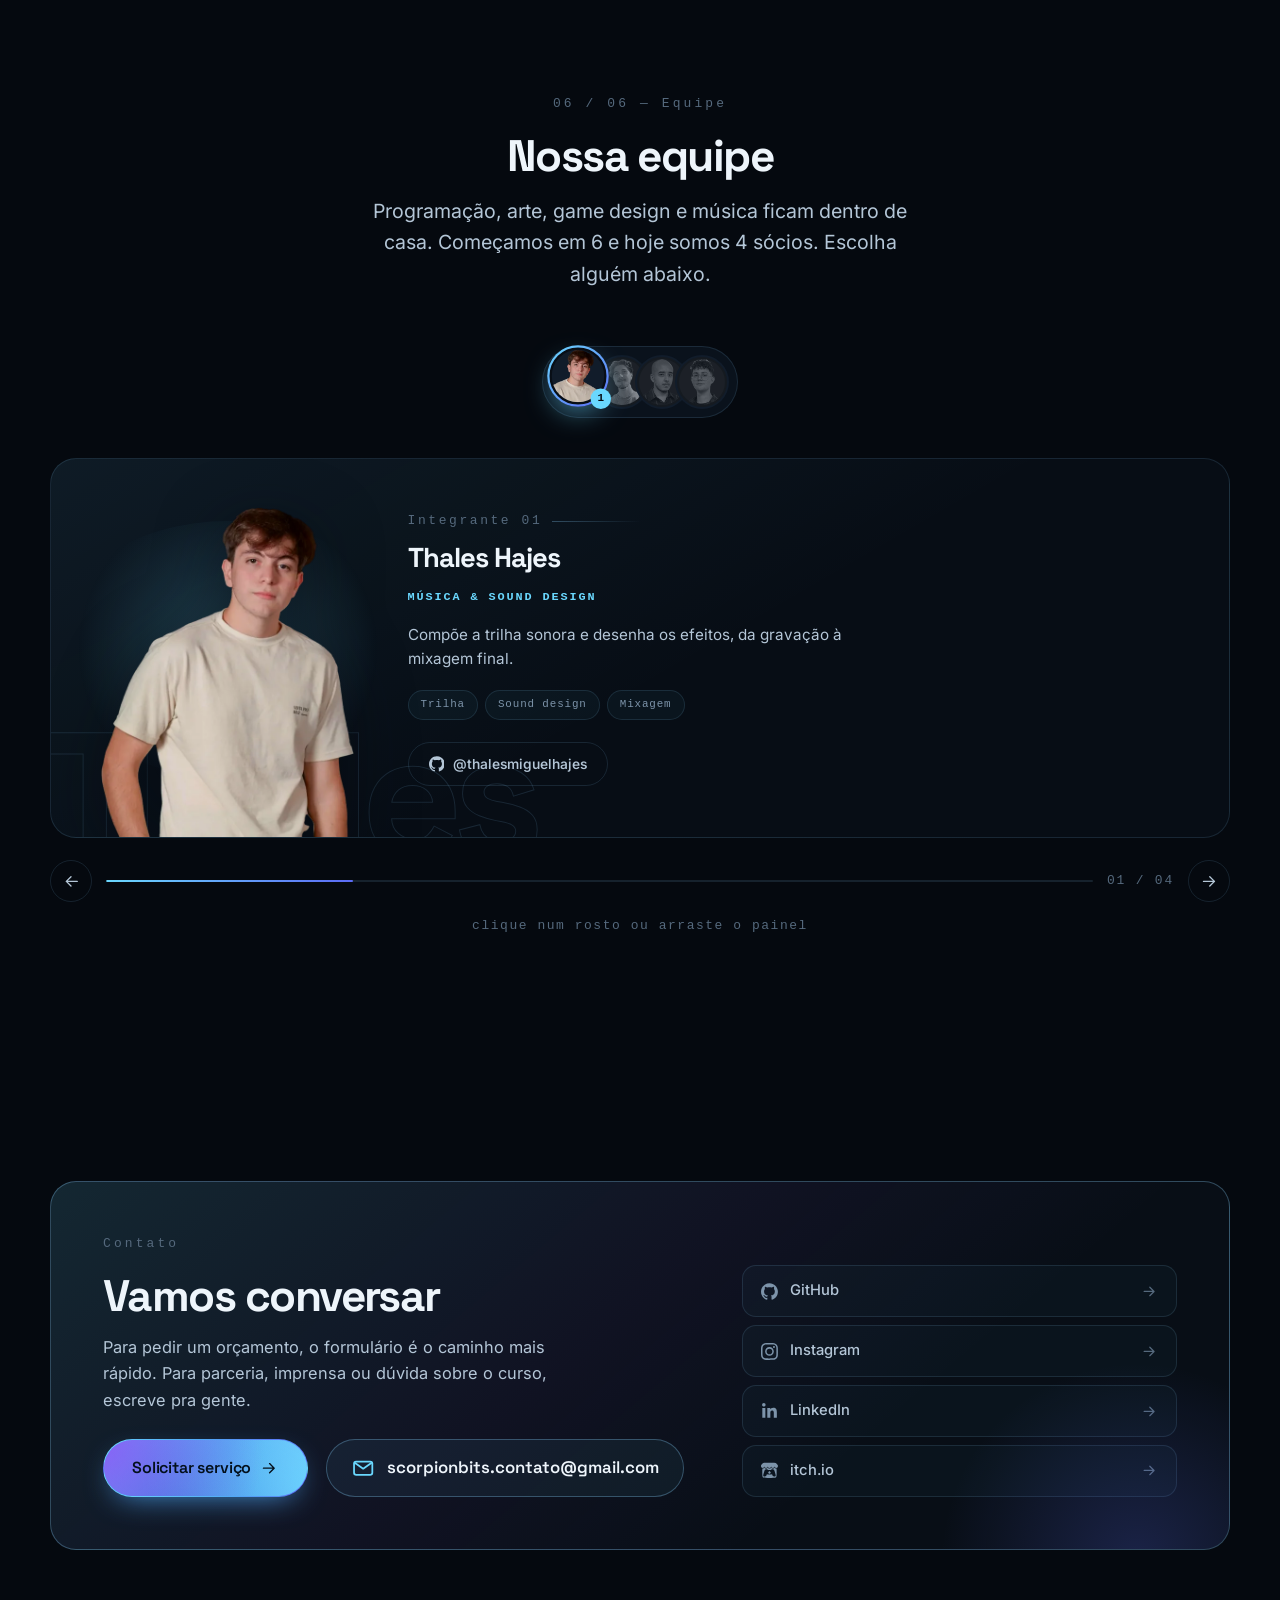
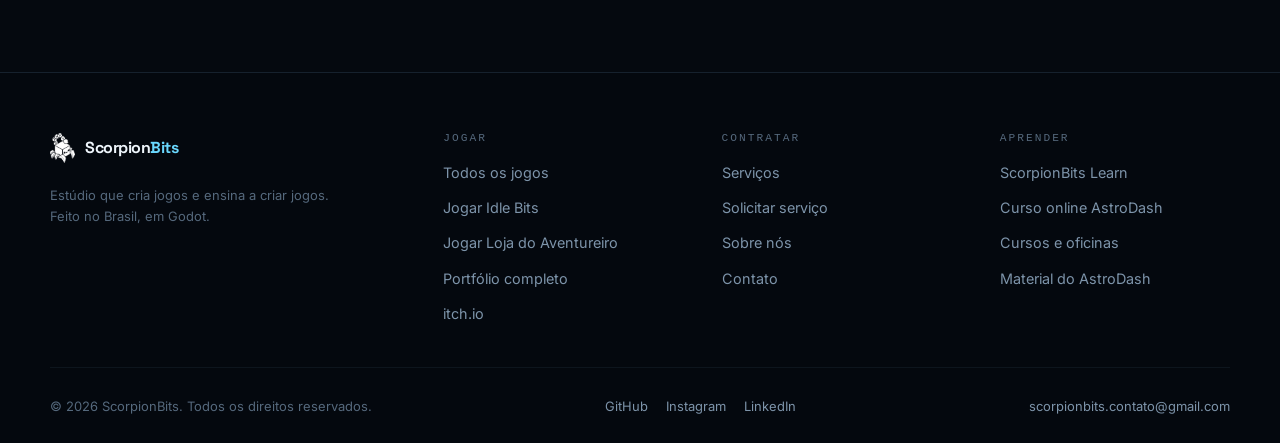
==== commit 018211be: "feat(portfolio): fotos das aulas do GameLab no SESC Co-Authored-By: Claude Fable 5.2 <noreply@anthro" ====
--- a/index.html
+++ b/index.html
@@ -48,7 +48,7 @@
     <link rel="preload" as="font" type="font/woff2" href="assets/fonts/grotesk-latin.woff2" crossorigin>
     <link rel="preload" as="font" type="font/woff2" href="assets/fonts/inter-latin.woff2" crossorigin>
     <link rel="preload" as="image" href="assets/logo-poster.png">
-    <link rel="stylesheet" href="css/style.css?v=95">
+    <link rel="stylesheet" href="css/style.css?v=96">
     <script>
         /* Modo leve: decidido antes da primeira pintura. Níveis: 1 = sem os
            efeitos decorativos; 2 = também sem o vídeo do mascote. Vem de
--- a/css/style.css
+++ b/css/style.css
@@ -3764,6 +3764,38 @@
     object-fit: cover;
 }
 
+/* fileira de fotos: mesma proporção para retrato e paisagem */
+.fotos {
+    display: grid;
+    grid-template-columns: repeat(3, minmax(0, 1fr));
+    gap: clamp(0.75rem, 2vw, 1.25rem);
+    margin-top: clamp(1.5rem, 4vw, 2.5rem);
+}
+
+.fotos li {
+    overflow: hidden;
+    border-radius: var(--r);
+    border: 1px solid var(--hair-lit);
+    background: var(--ink-850);
+}
+
+.fotos img {
+    width: 100%;
+    aspect-ratio: 4 / 3;
+    object-fit: cover;
+    transition: transform 0.7s var(--ease);
+}
+
+.fotos li:hover img {
+    transform: scale(1.04);
+}
+
+@media (max-width: 700px) {
+    .fotos {
+        grid-template-columns: 1fr;
+    }
+}
+
 .member-bio {
     font-size: 0.86rem;
     color: var(--text-soft);
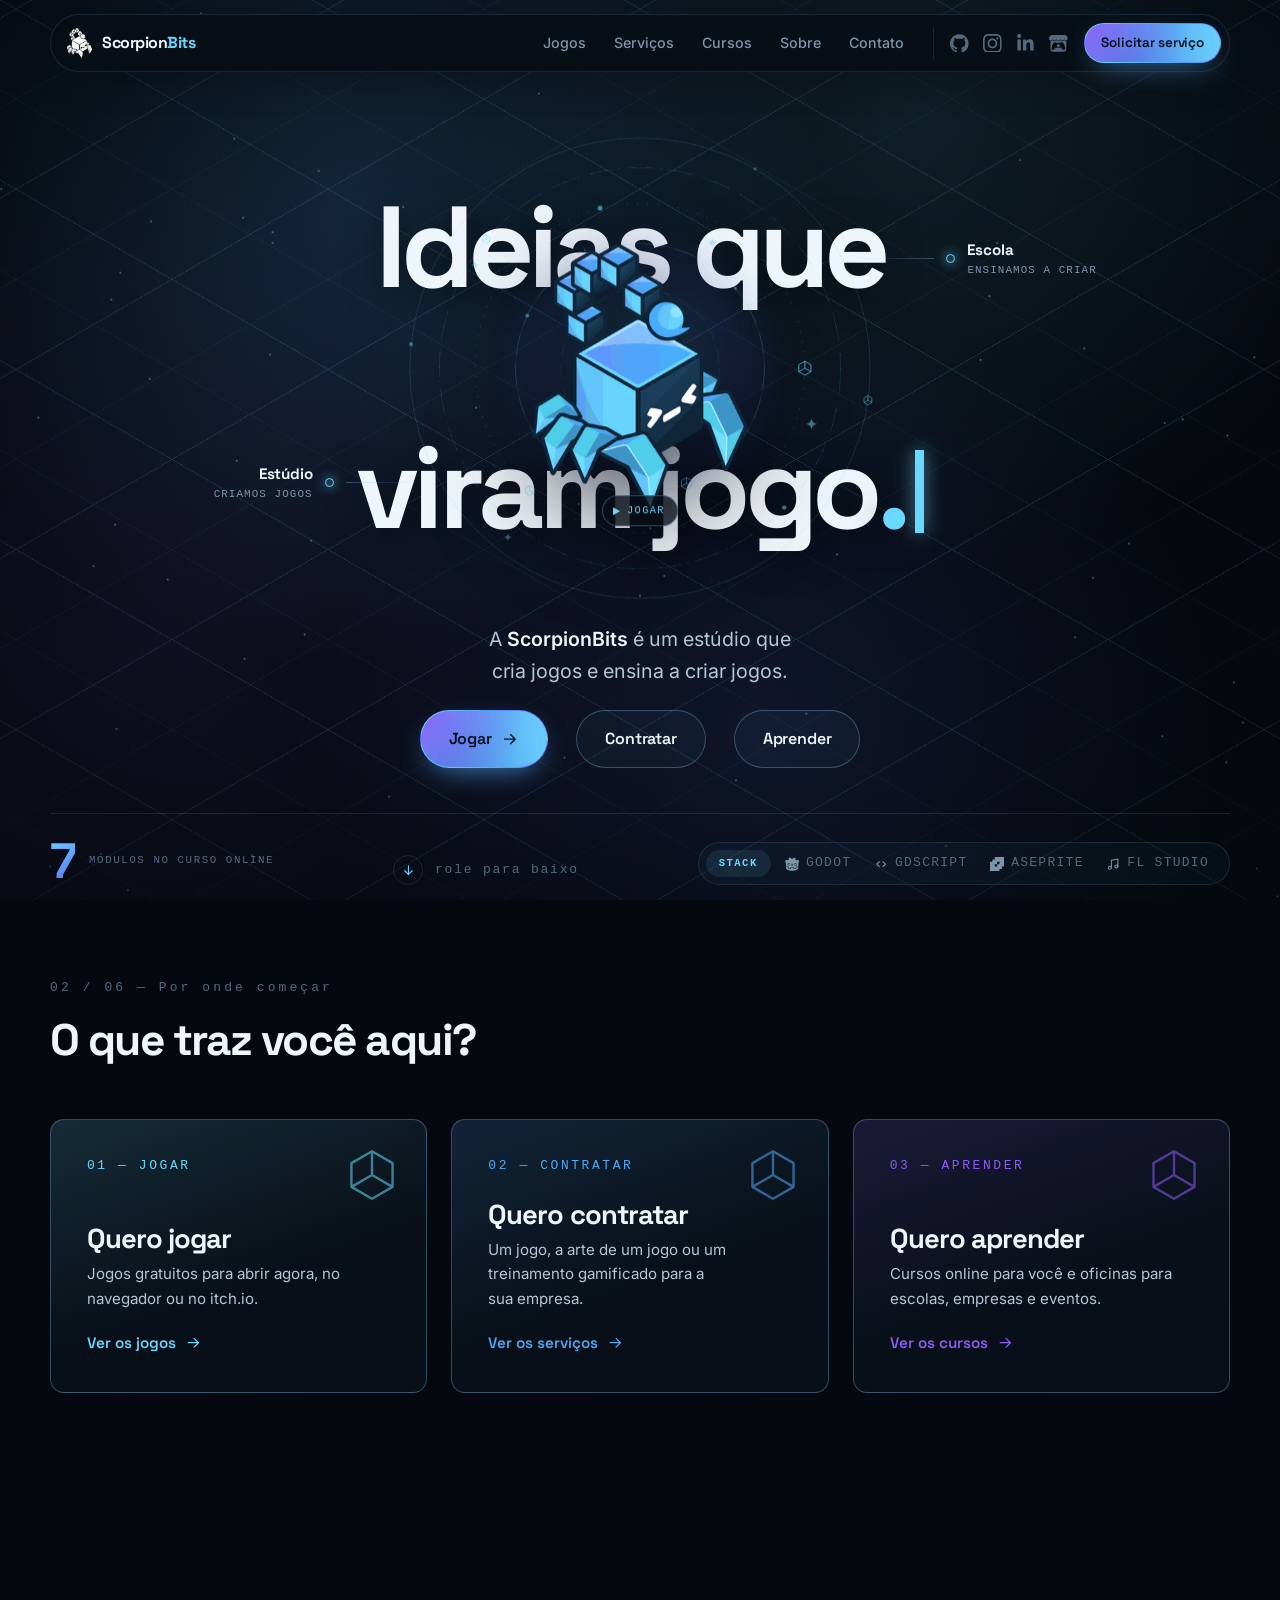
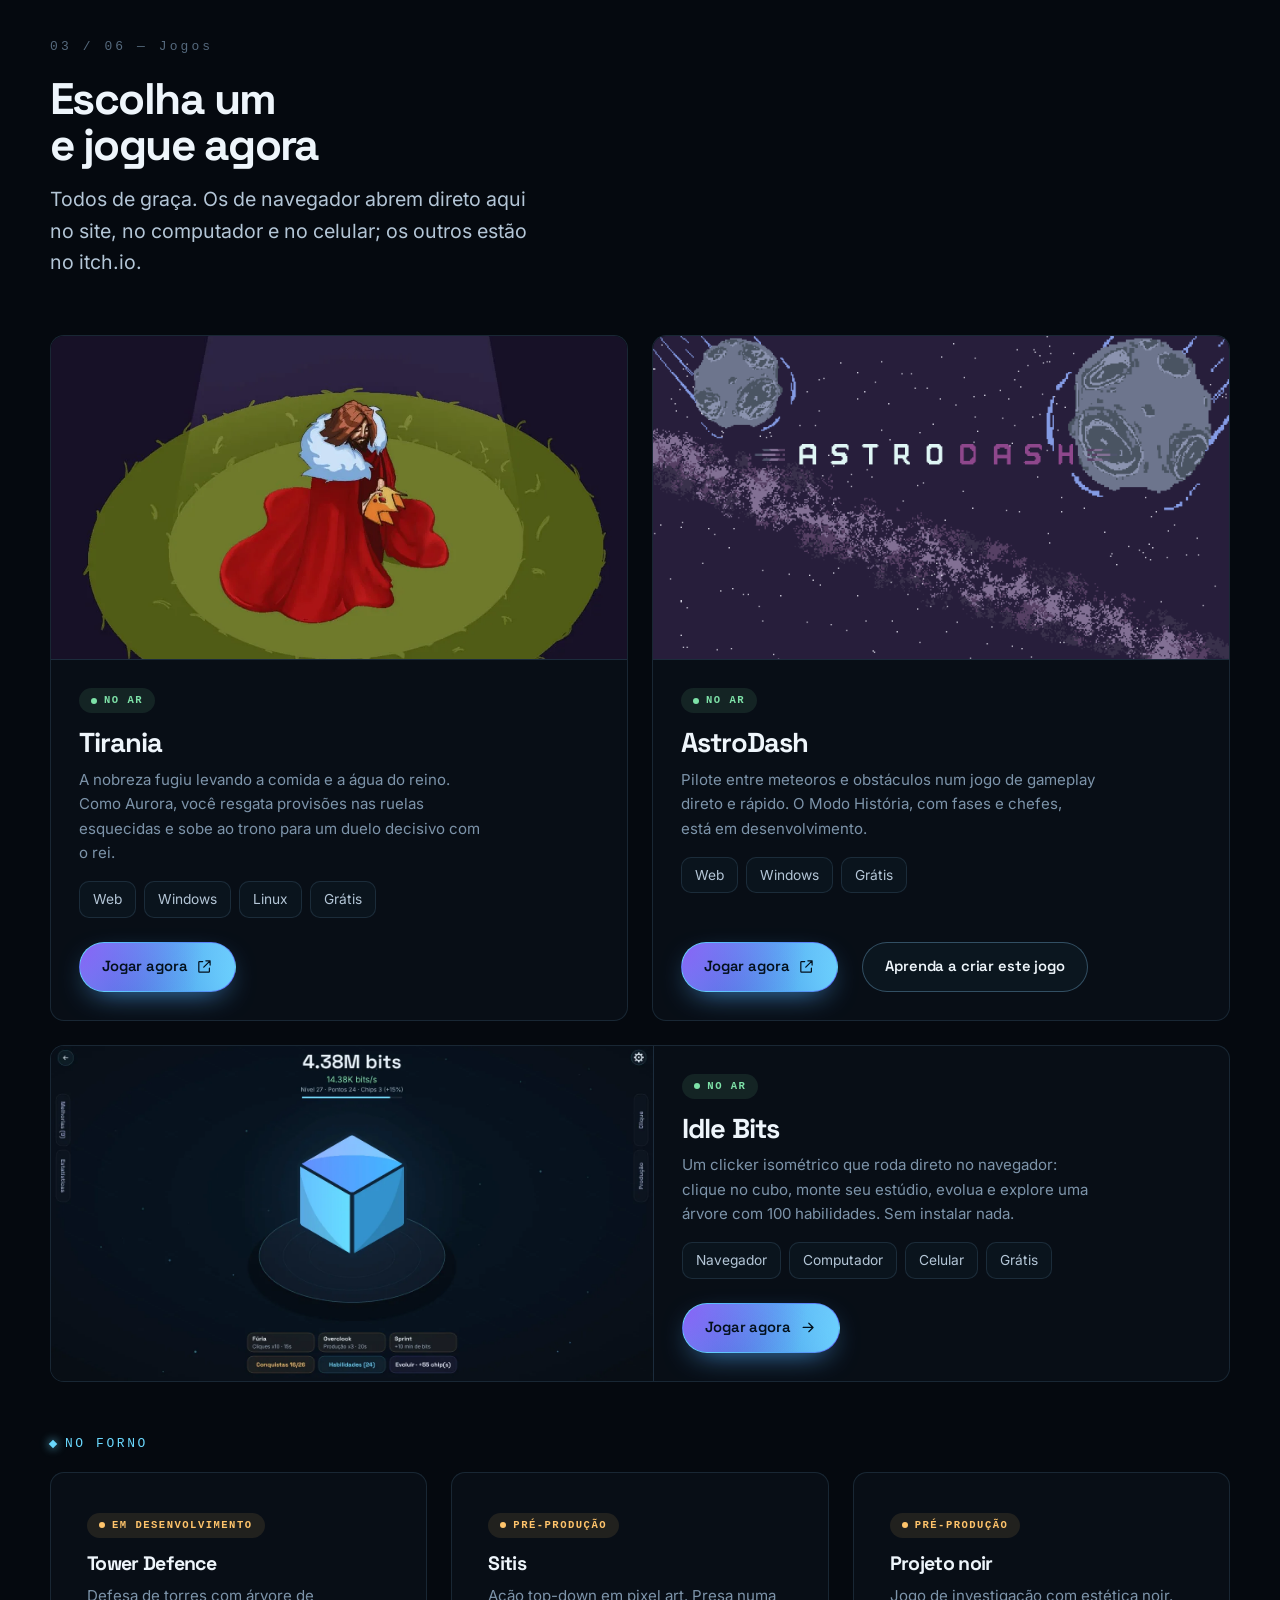
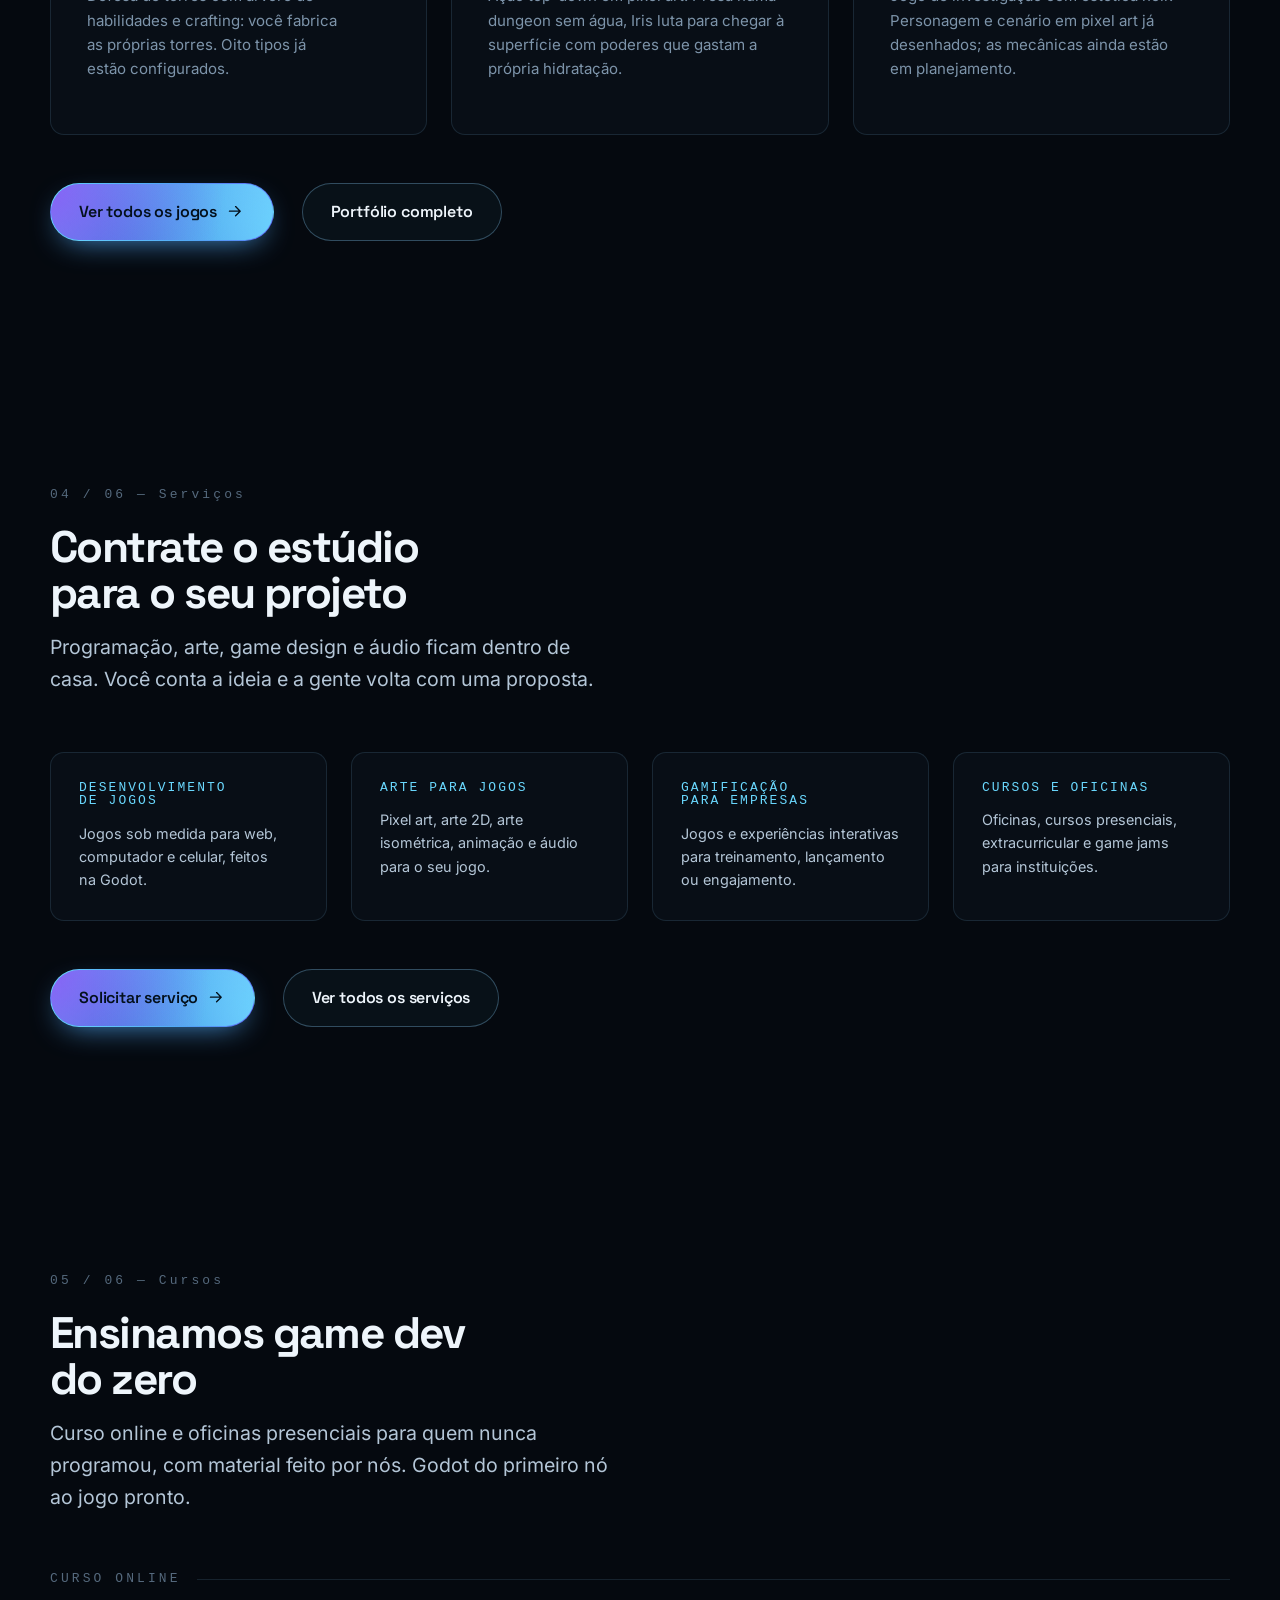
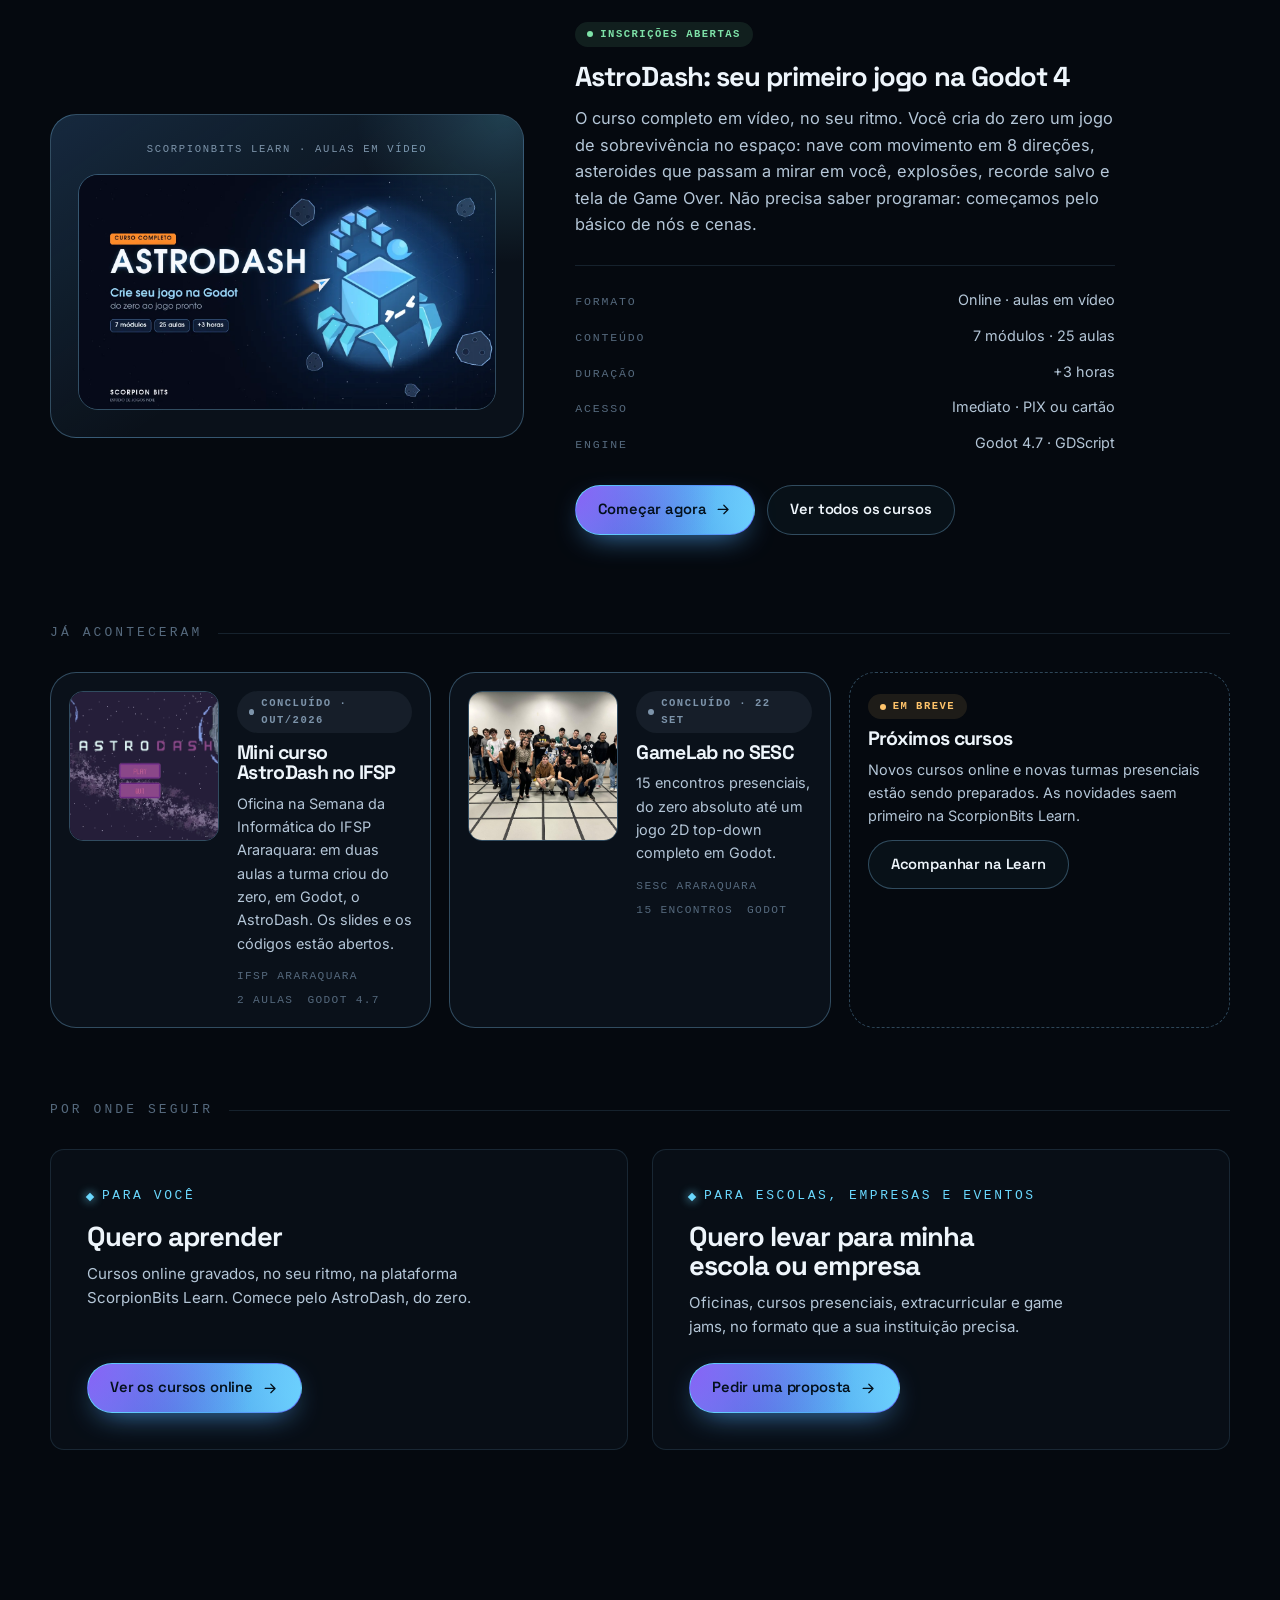
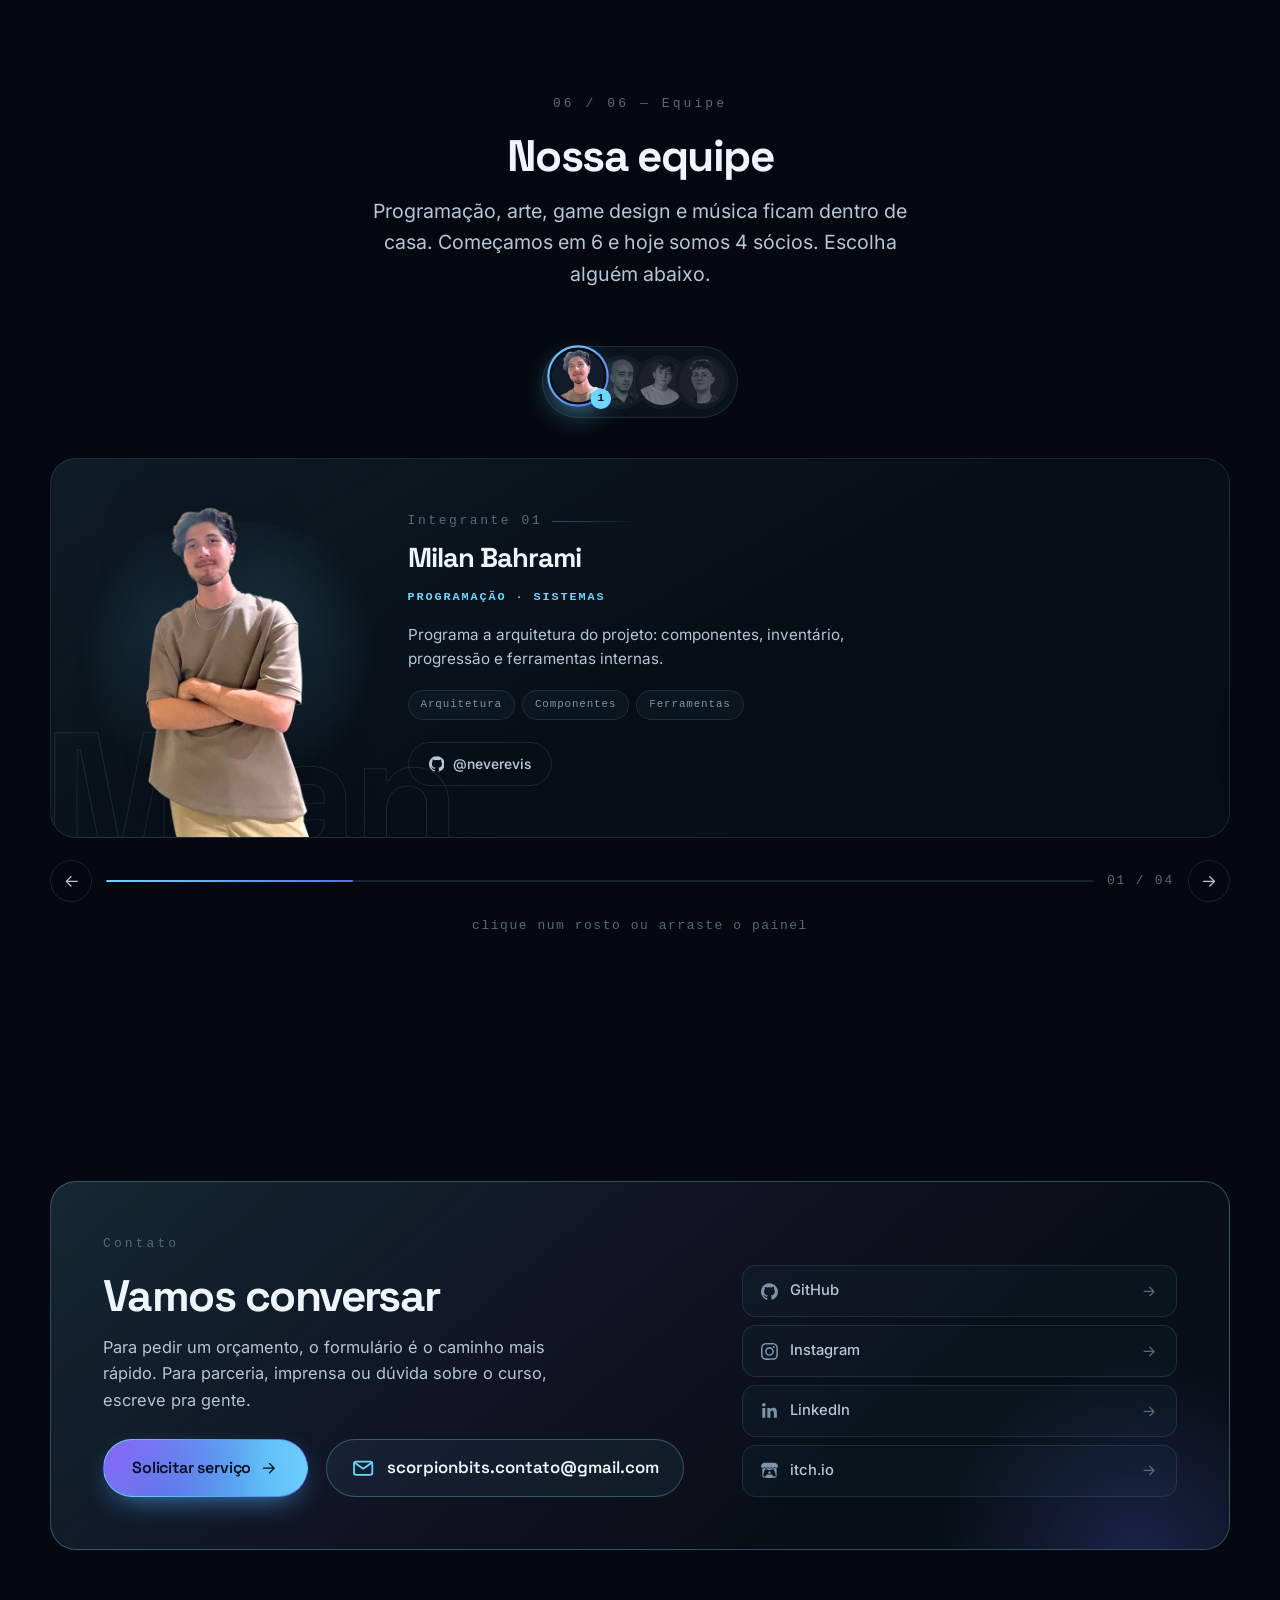
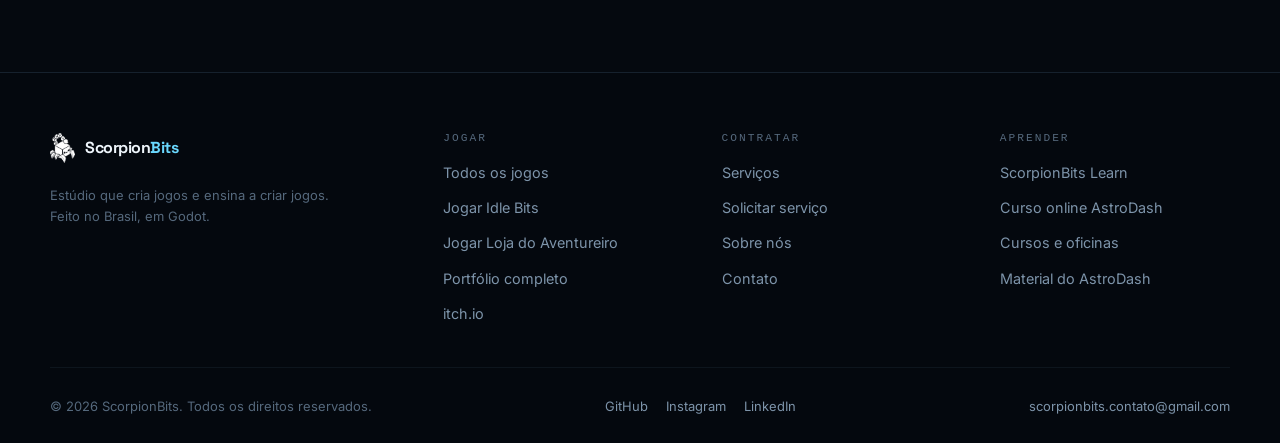
==== commit fec00258: "feat(portfolio): minicurso e palestra no IFSP Araraquara, com fotos Co-Authored-By: Claude Fable 5.2" ====
--- a/index.html
+++ b/index.html
@@ -48,7 +48,7 @@
     <link rel="preload" as="font" type="font/woff2" href="assets/fonts/grotesk-latin.woff2" crossorigin>
     <link rel="preload" as="font" type="font/woff2" href="assets/fonts/inter-latin.woff2" crossorigin>
     <link rel="preload" as="image" href="assets/logo-poster.png">
-    <link rel="stylesheet" href="css/style.css?v=96">
+    <link rel="stylesheet" href="css/style.css?v=97">
     <script>
         /* Modo leve: decidido antes da primeira pintura. Níveis: 1 = sem os
            efeitos decorativos; 2 = também sem o vídeo do mascote. Vem de
--- a/css/style.css
+++ b/css/style.css
@@ -3790,6 +3790,14 @@
     transform: scale(1.04);
 }
 
+.fotos--duo {
+    grid-template-columns: repeat(2, minmax(0, 1fr));
+}
+
+.fotos--duo img {
+    aspect-ratio: 16 / 9;
+}
+
 @media (max-width: 700px) {
     .fotos {
         grid-template-columns: 1fr;
